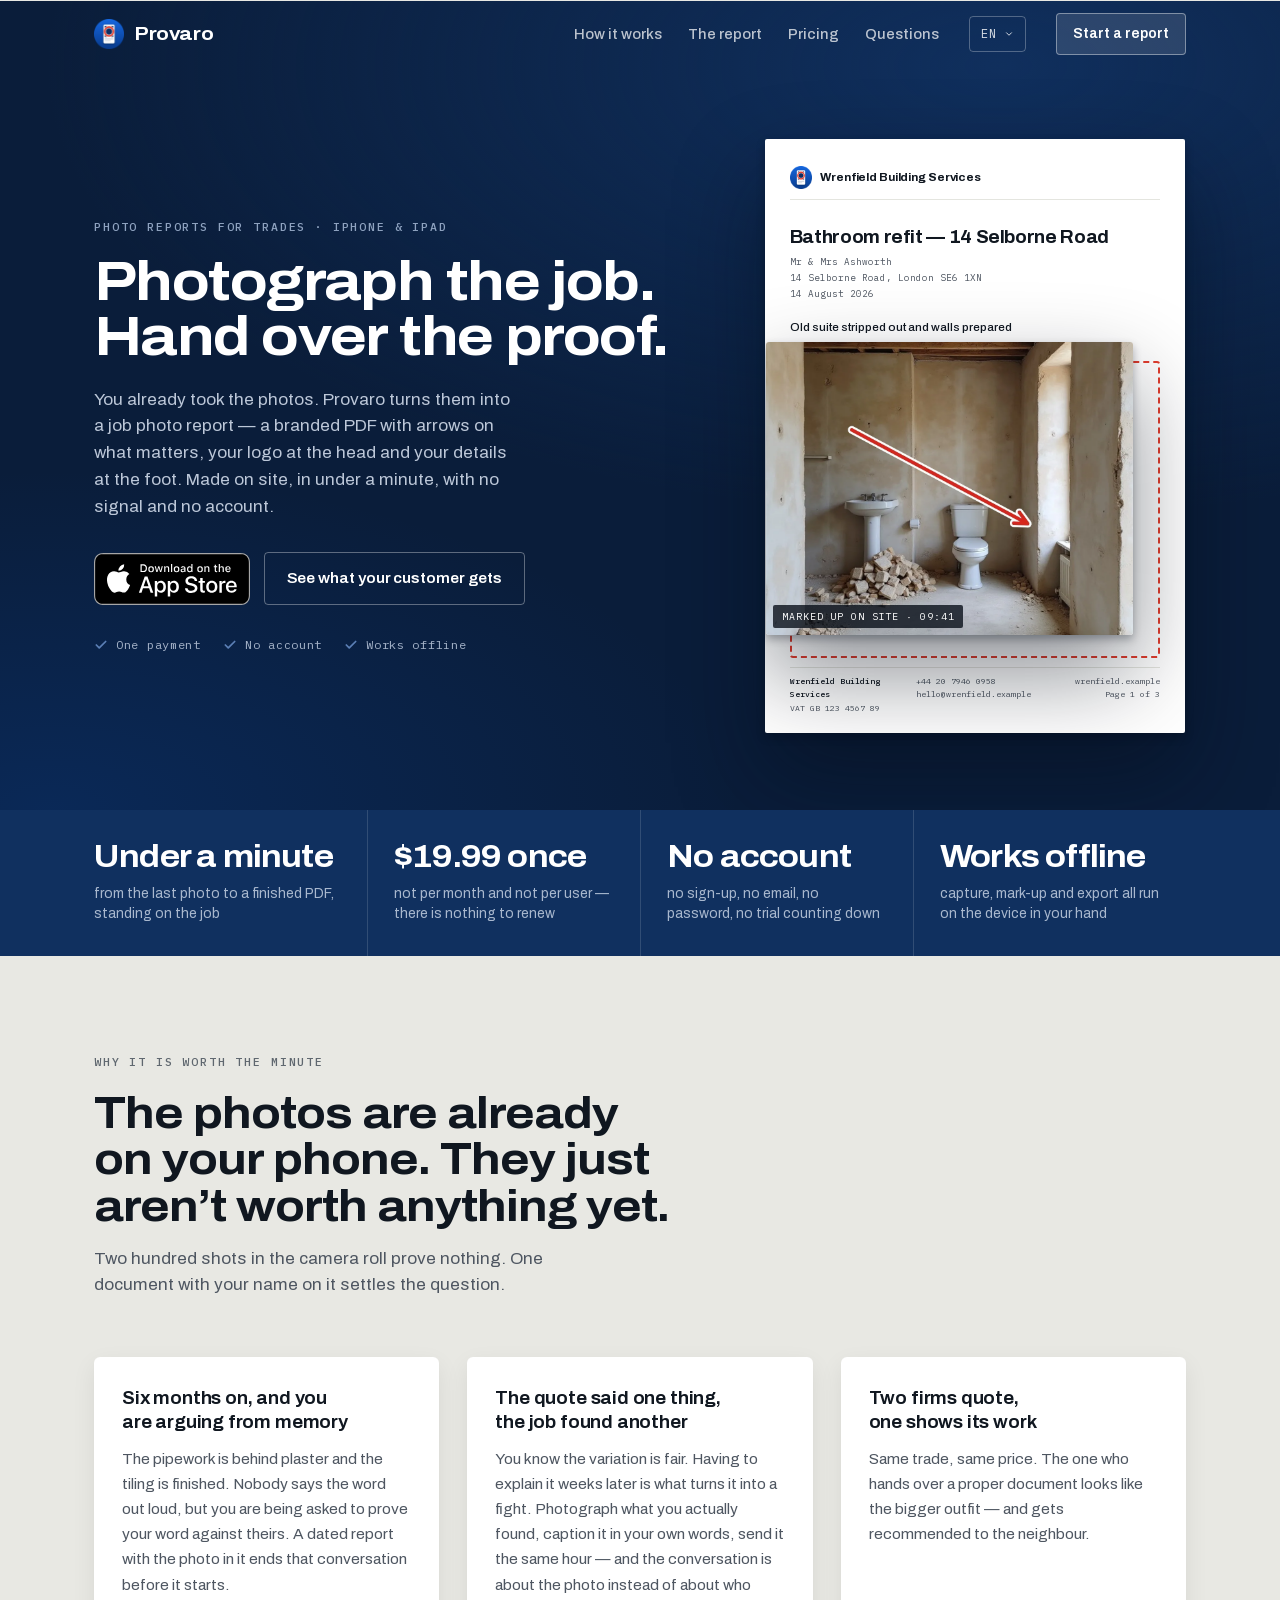
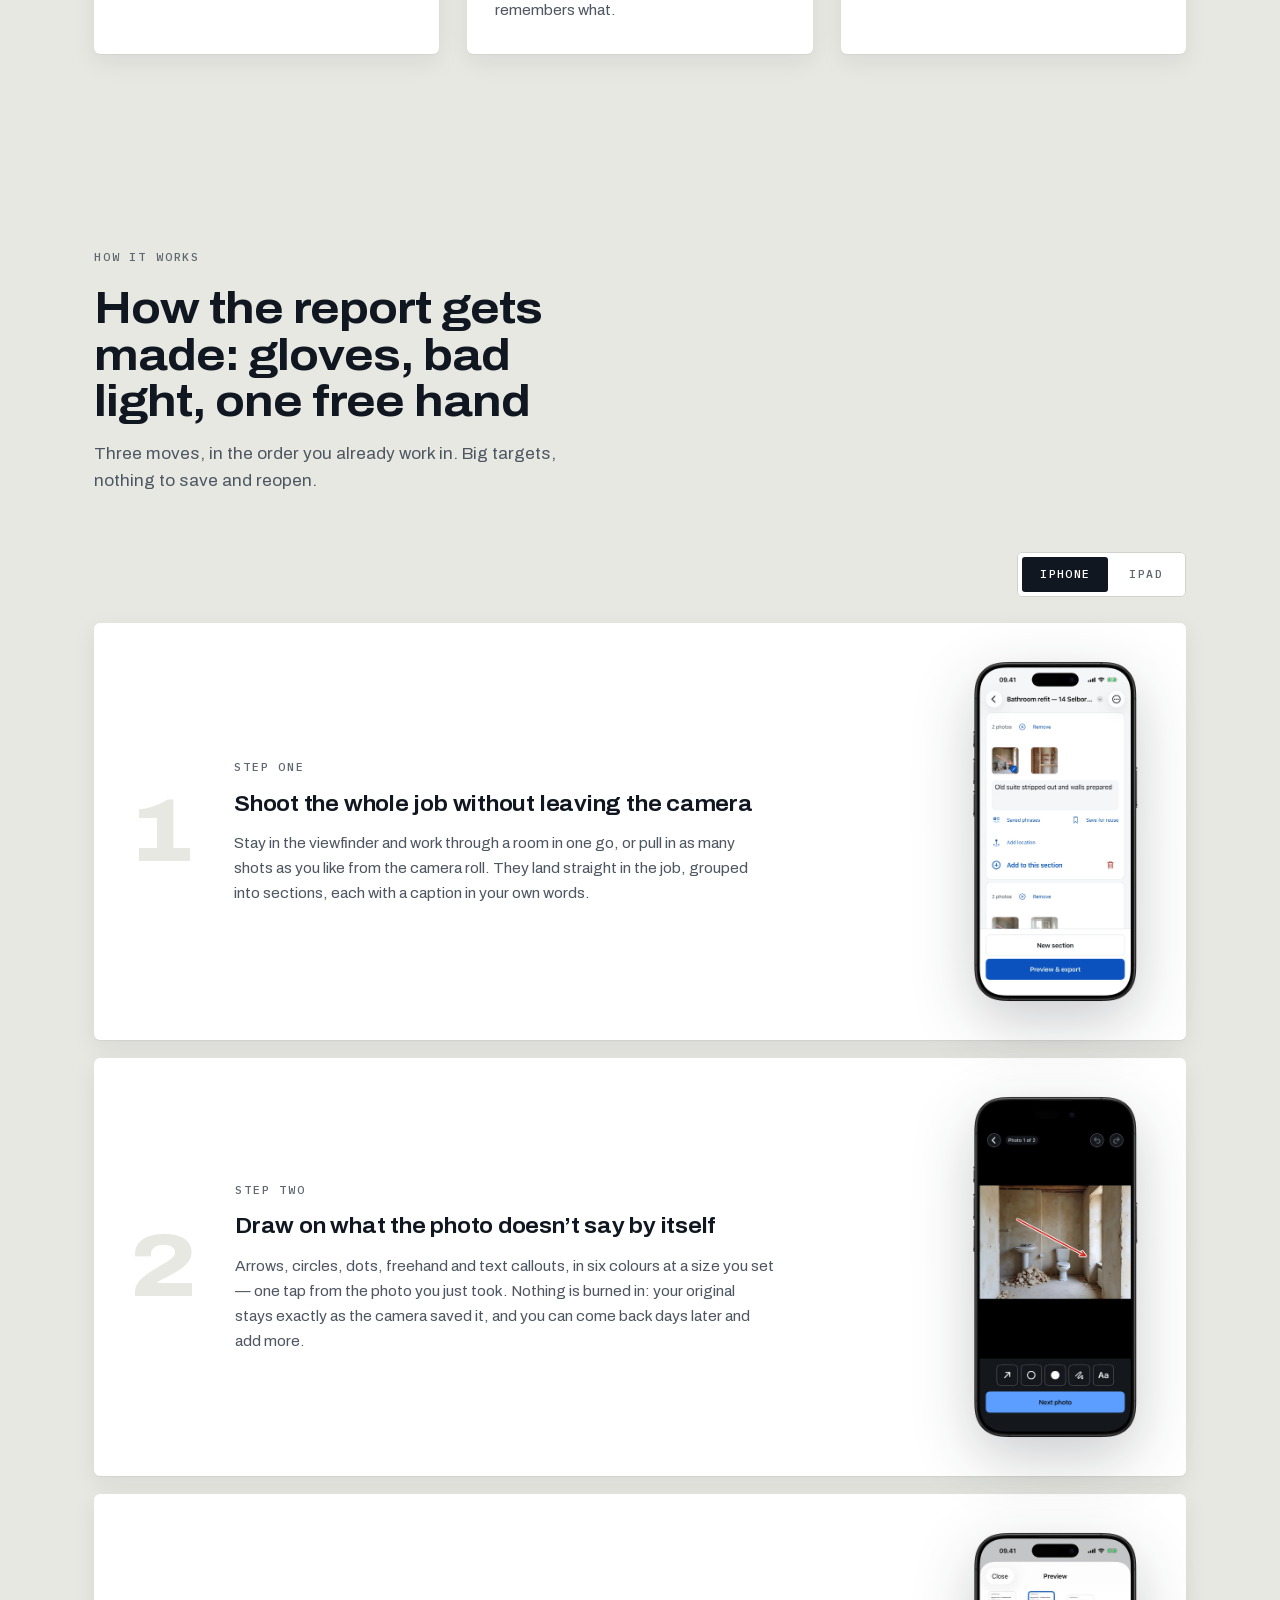
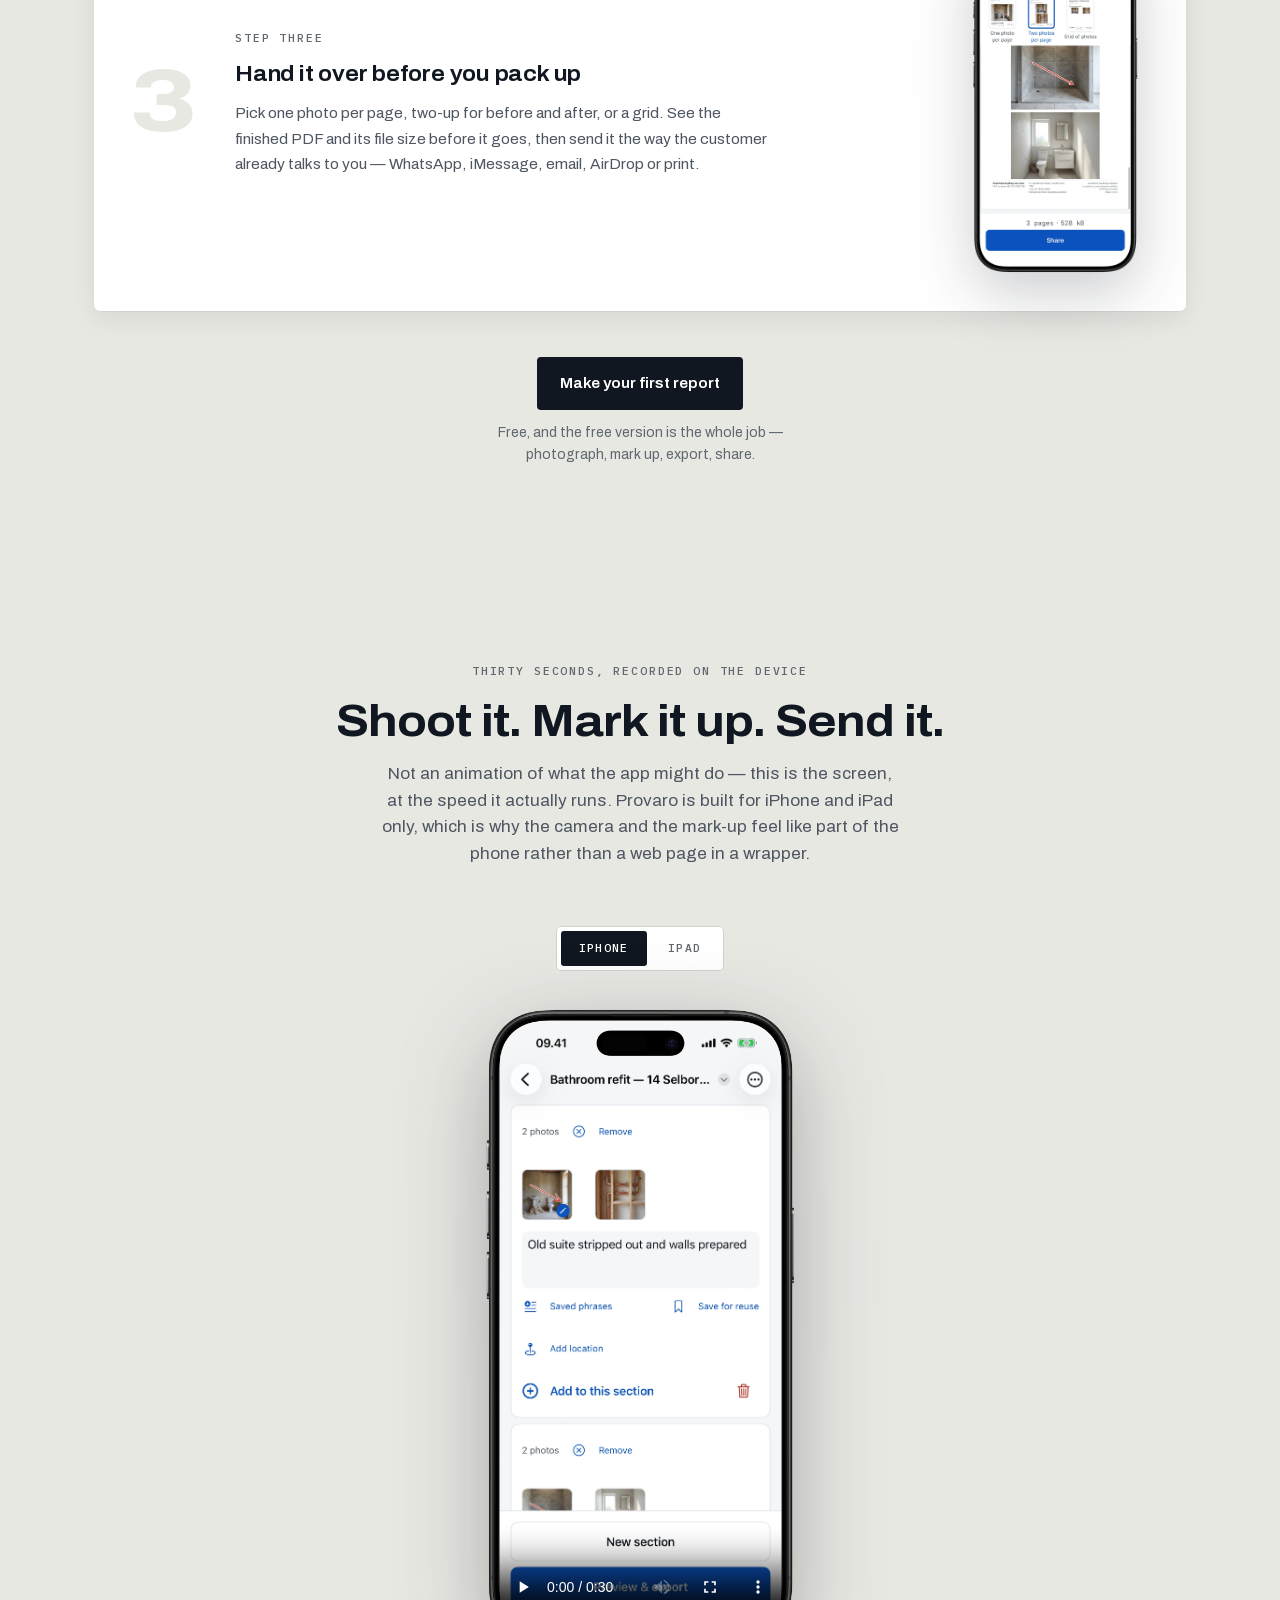
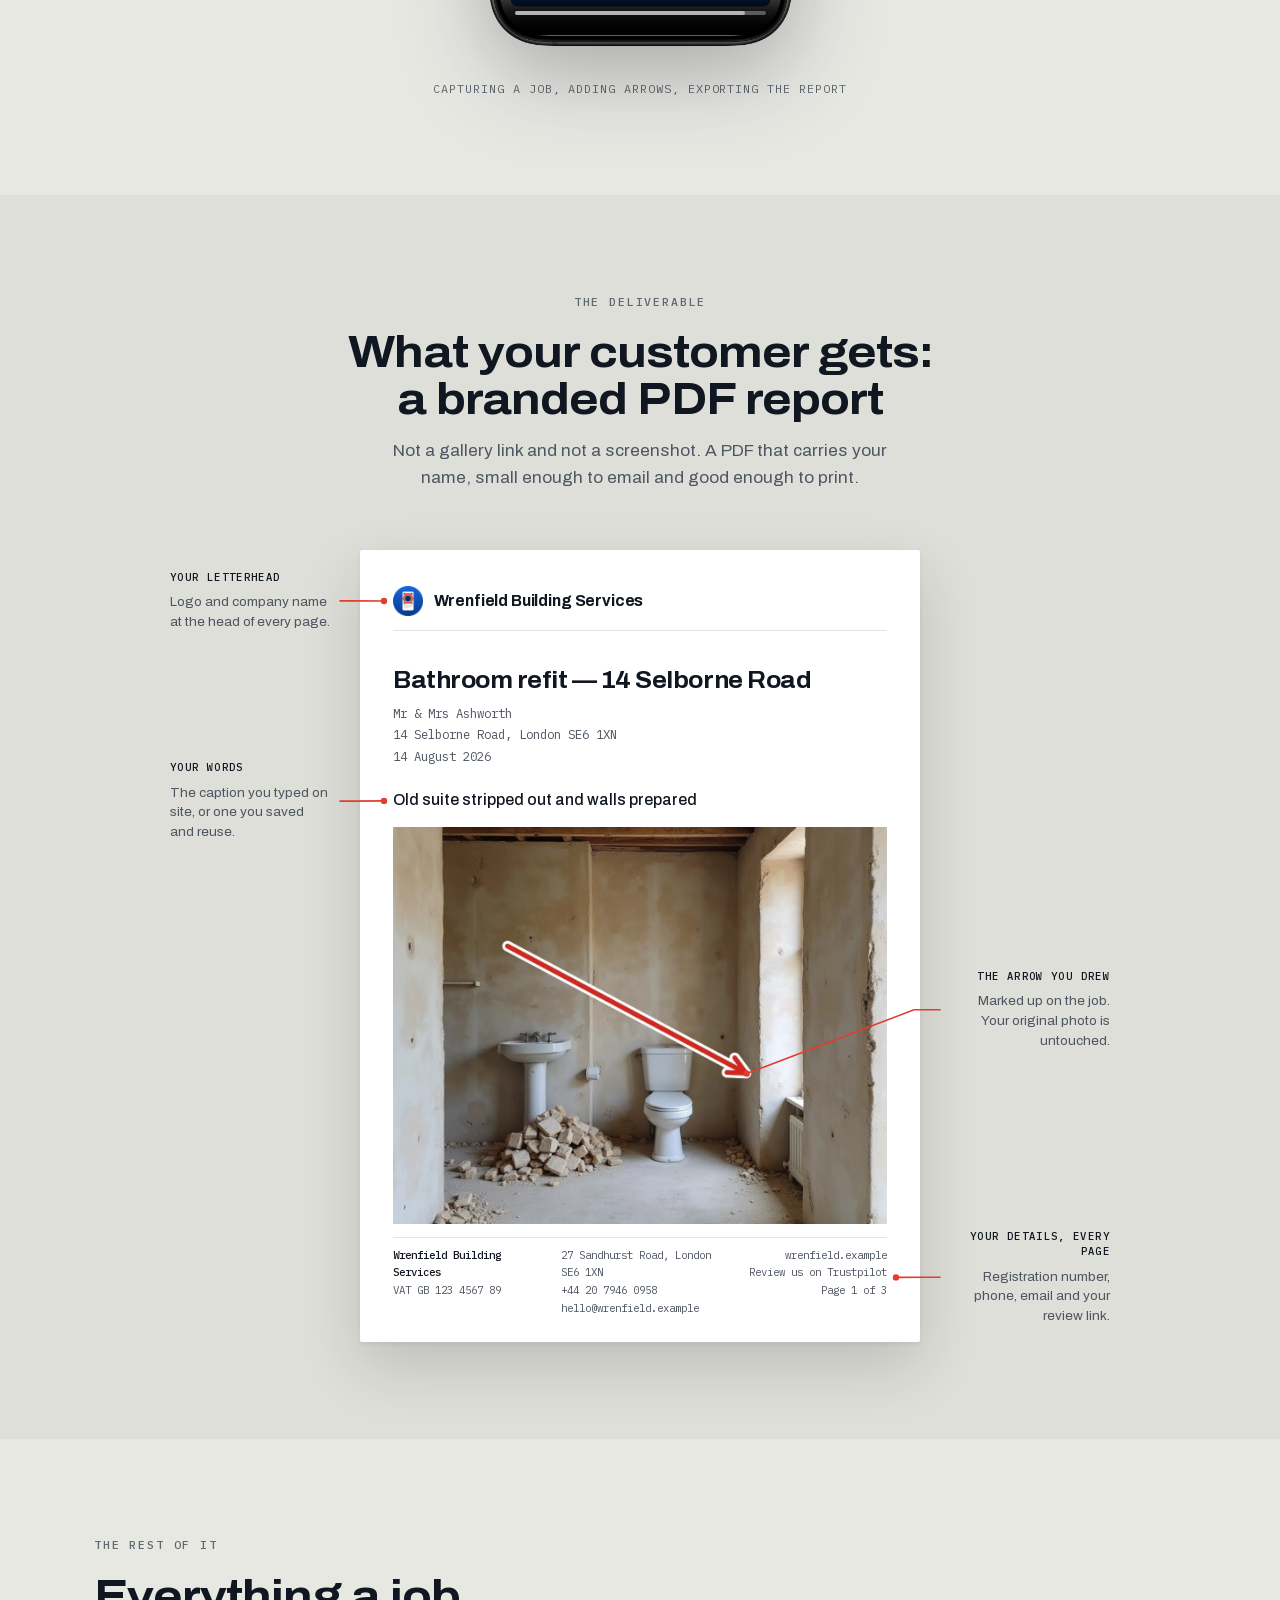
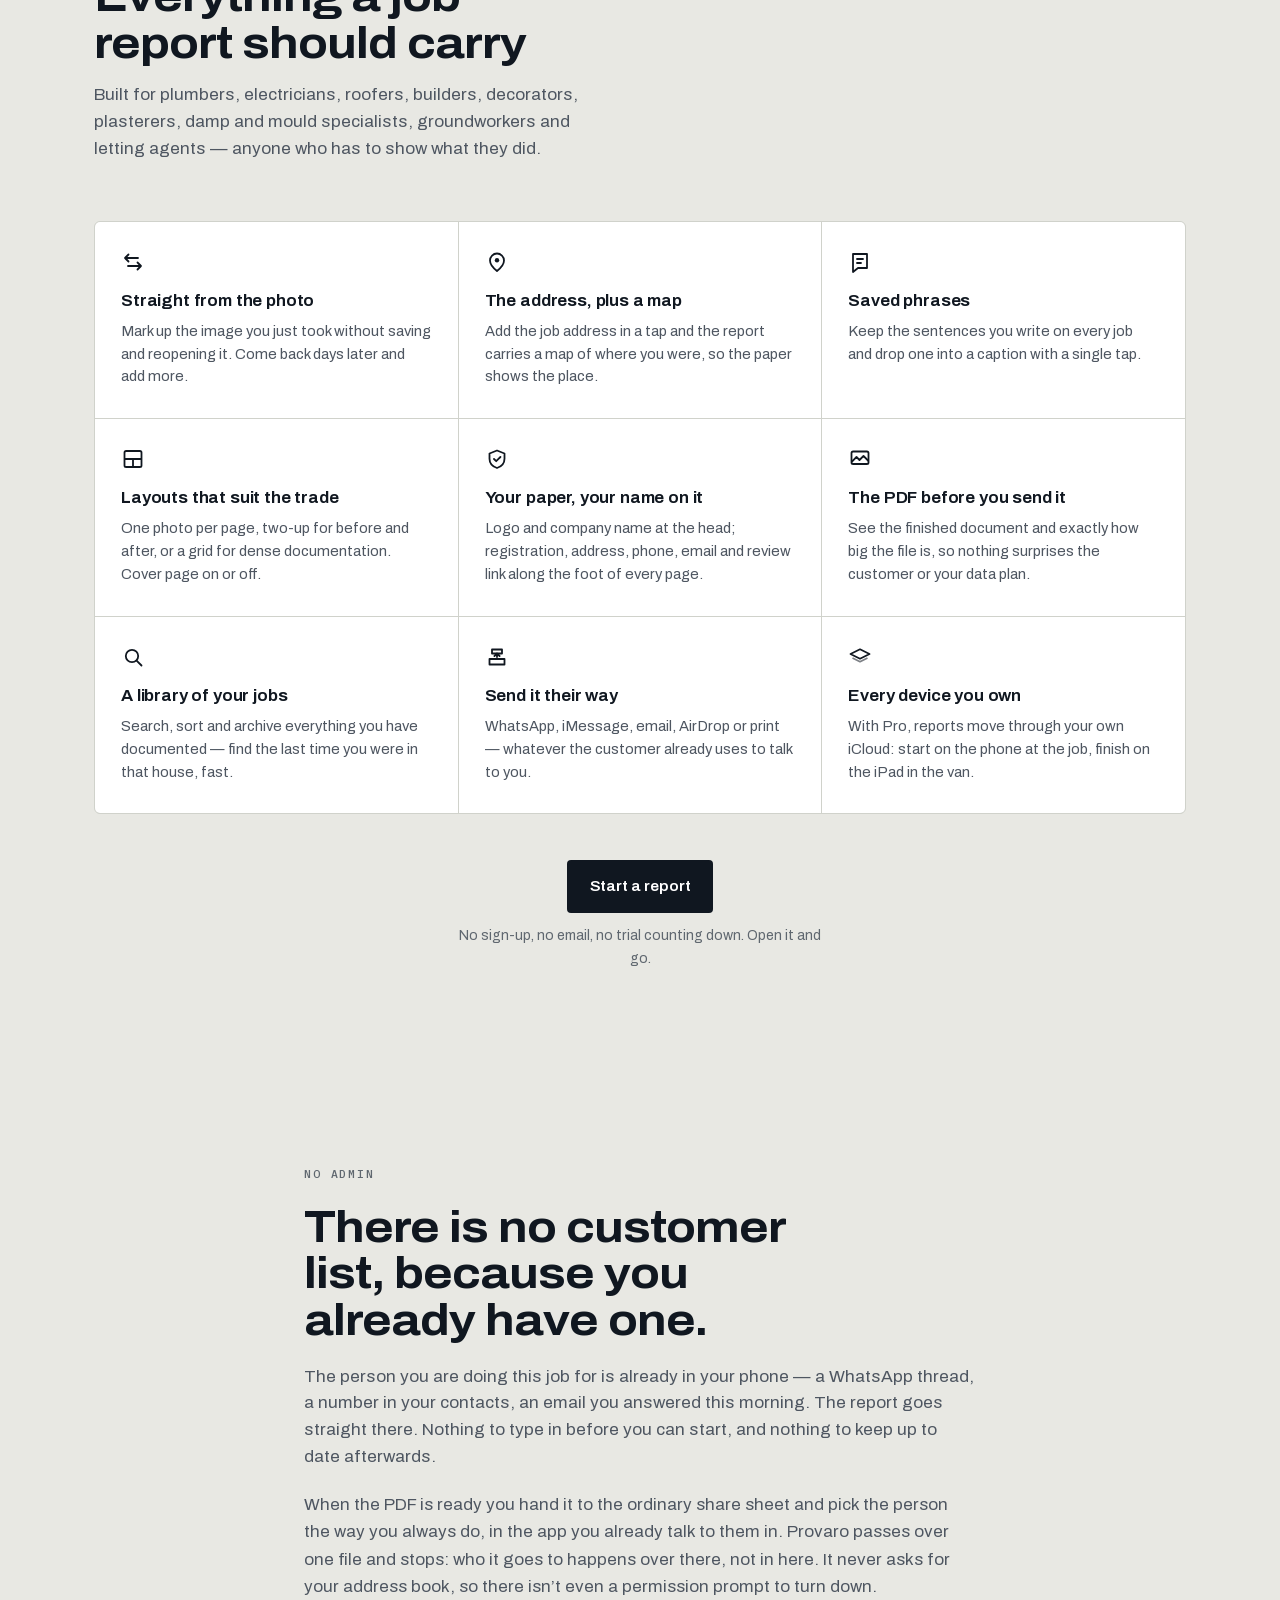
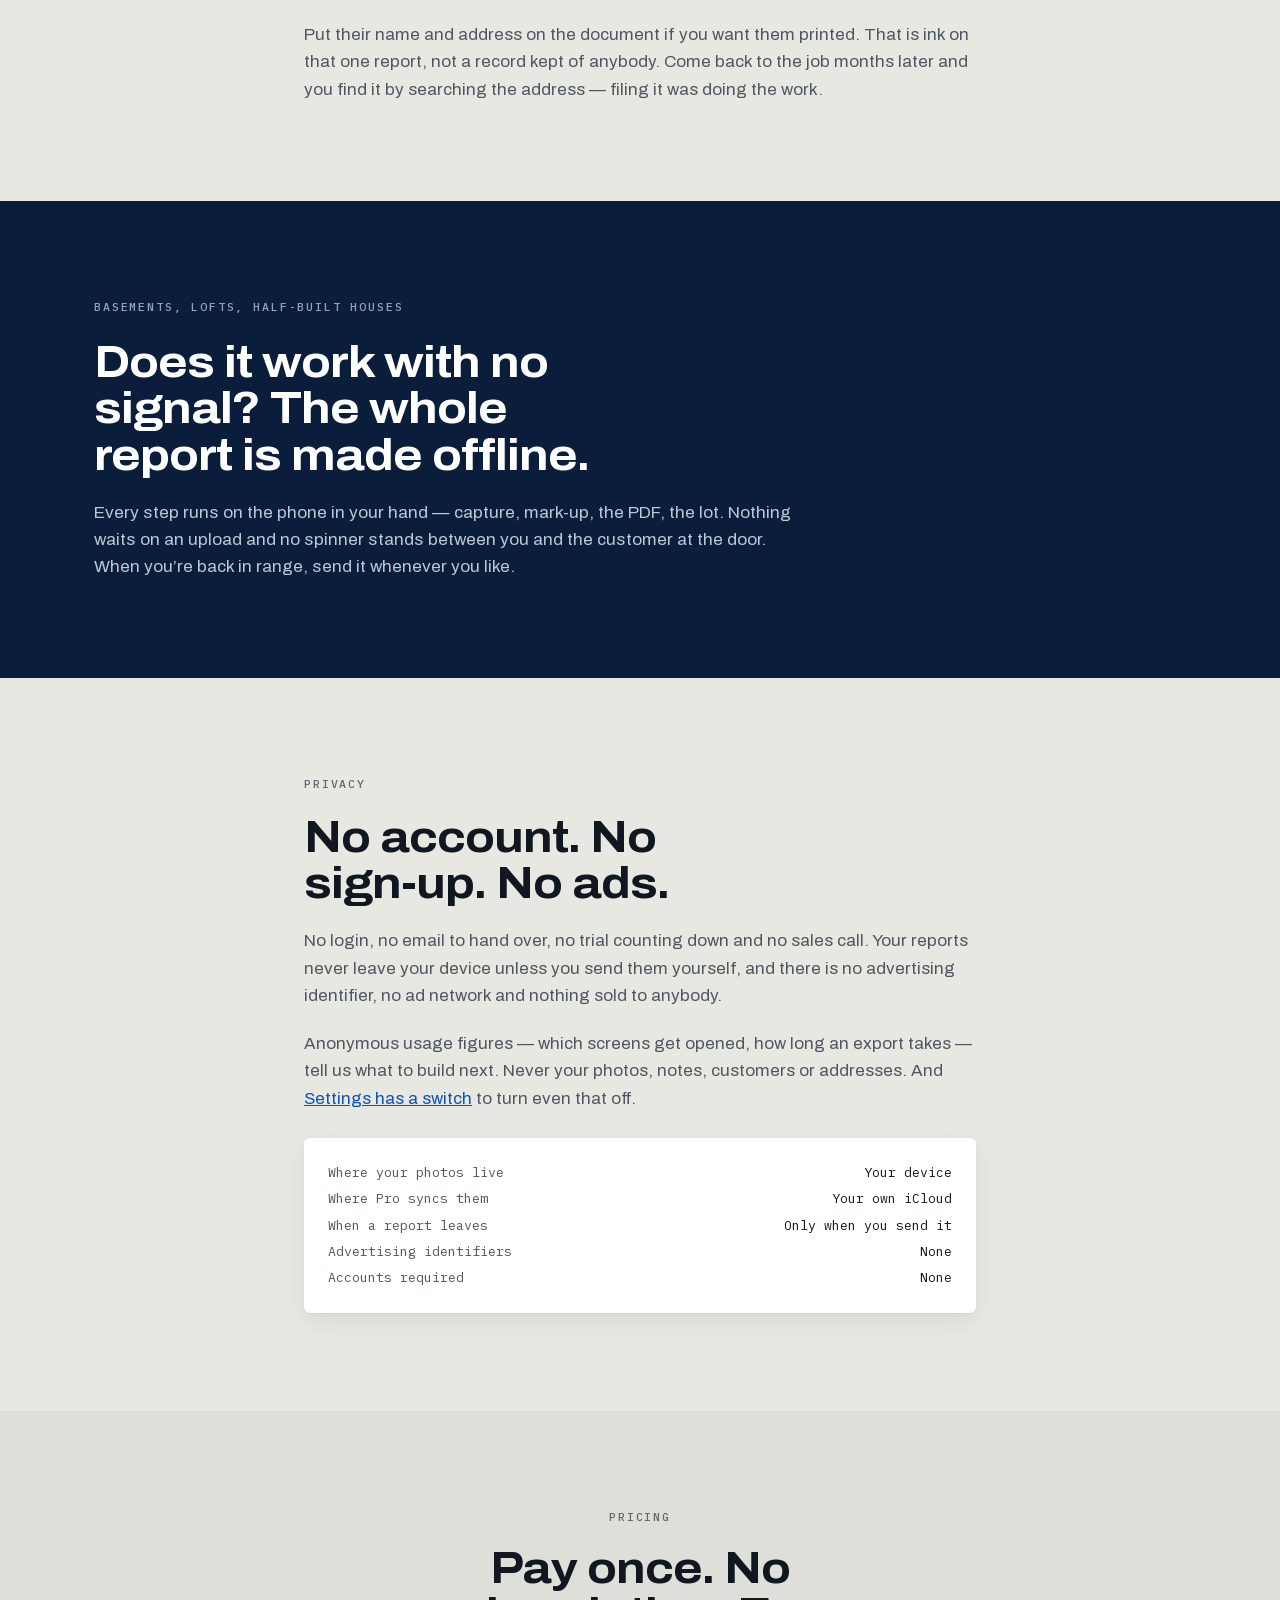
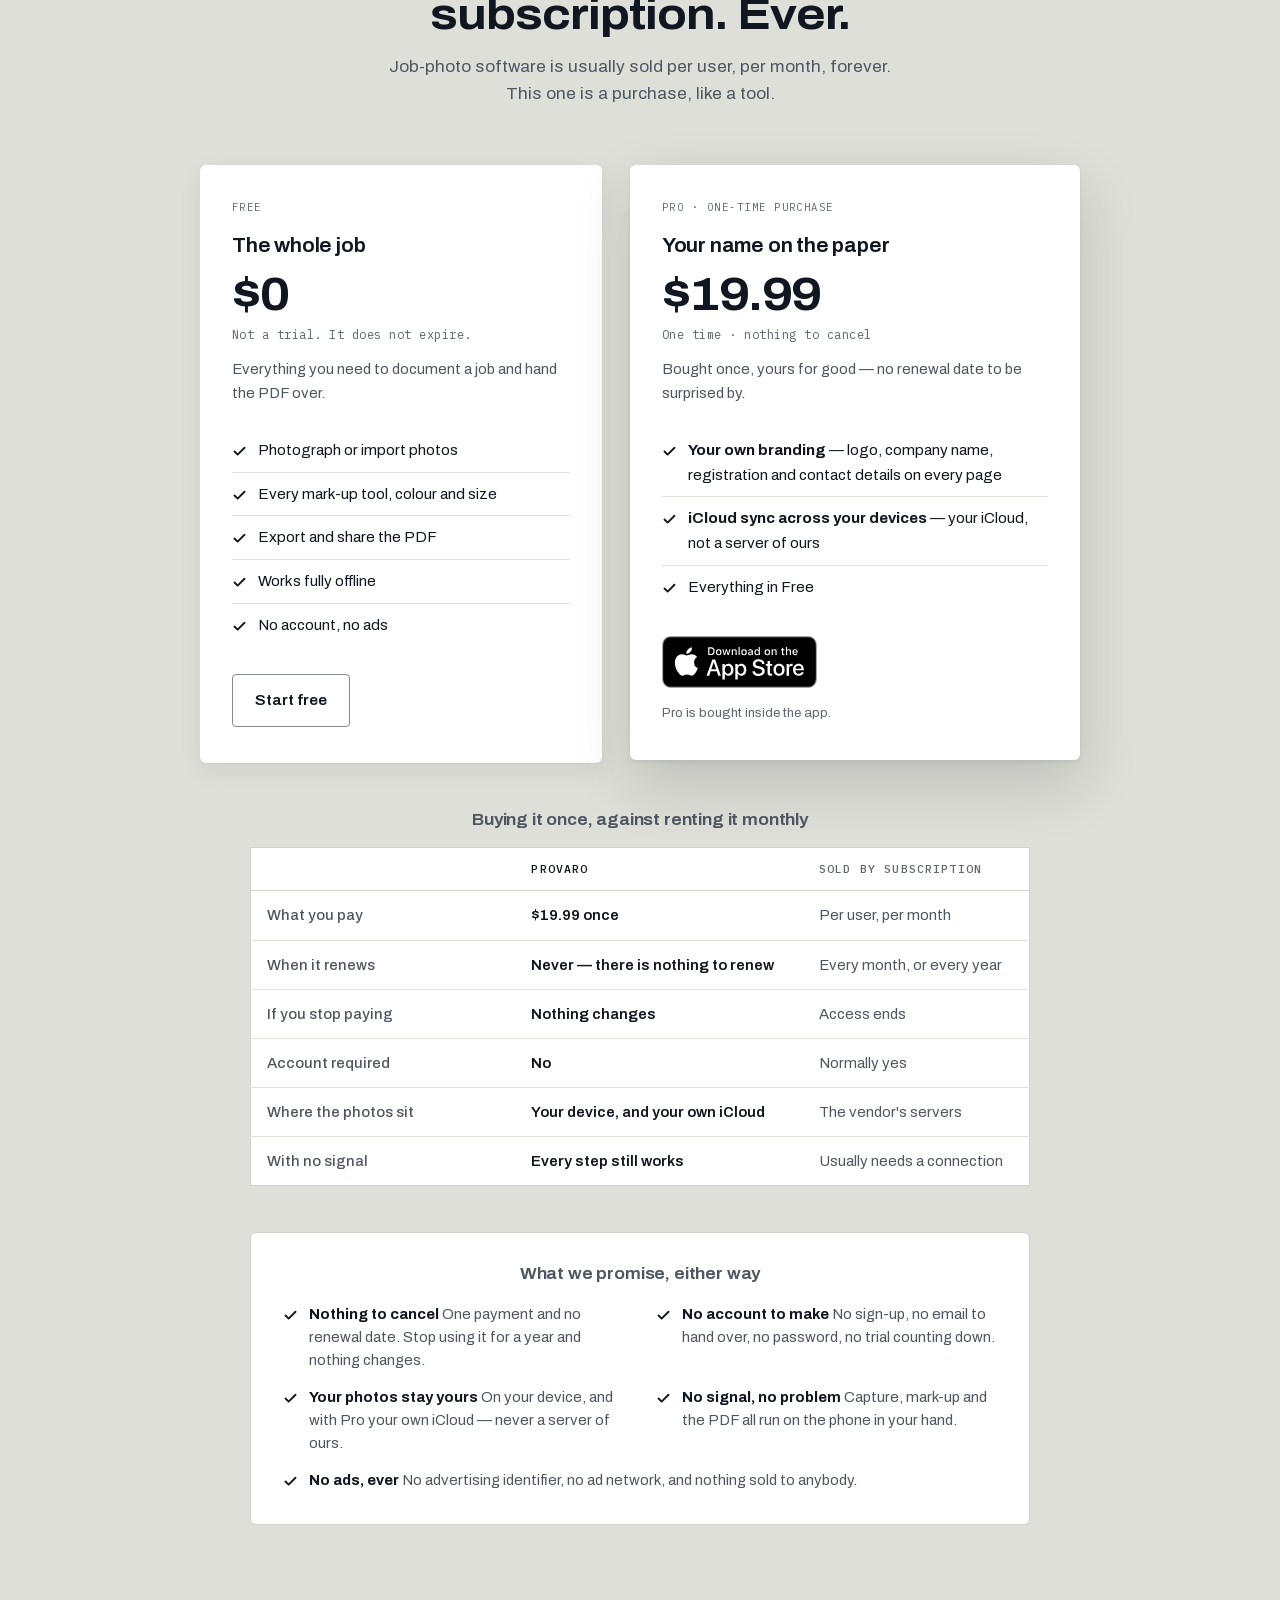
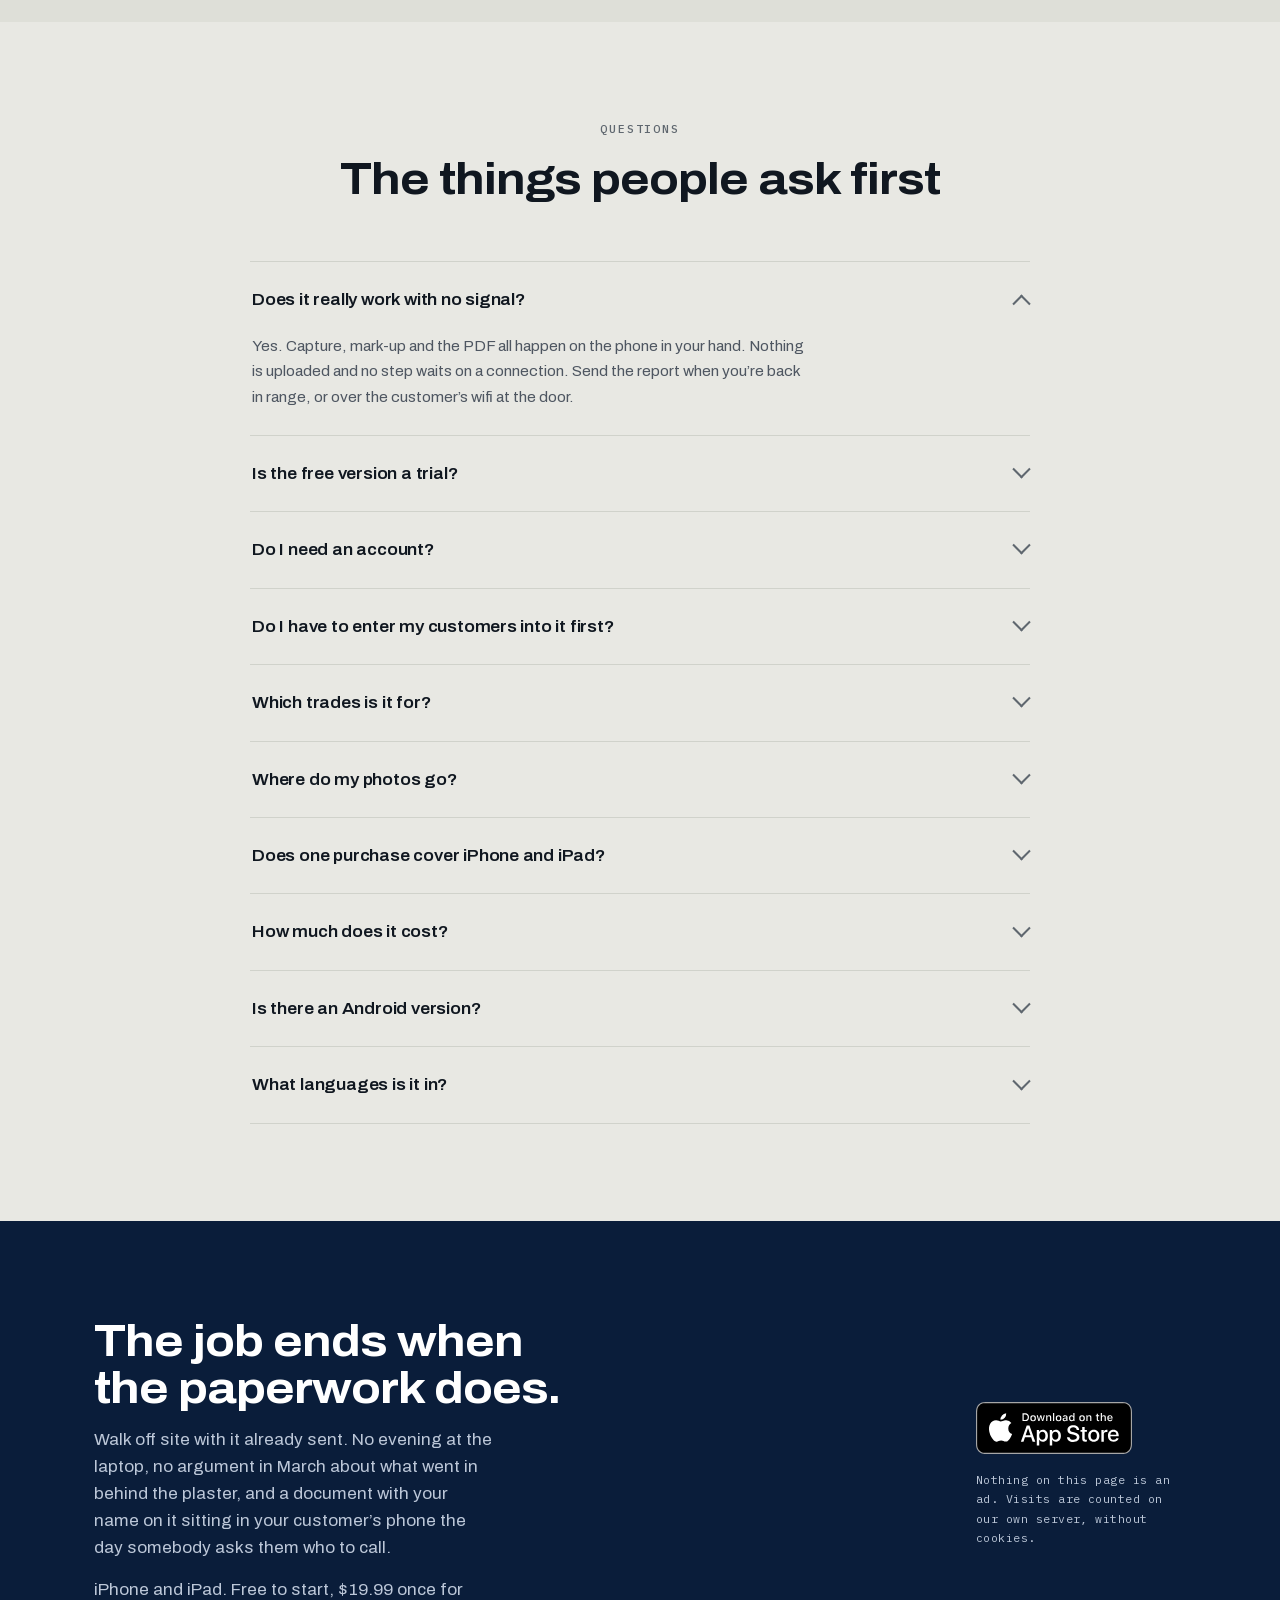
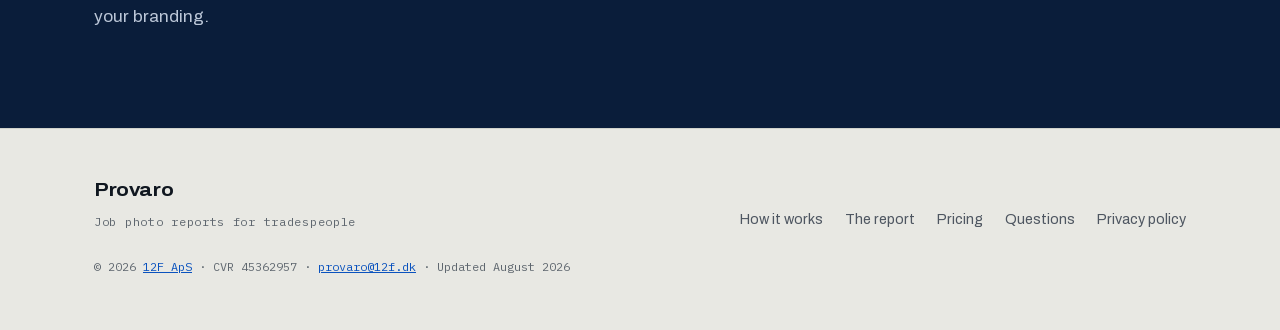
==== index.html @ 183230b0 "Merge main: take the new price into the rewritten close The price bump on main and the rewritten clo" ====
<!DOCTYPE html>
<html lang="en" data-price-primary="ie" data-price-secondary="dk">
<head>
  <meta charset="utf-8" />
  <meta name="viewport" content="width=device-width, initial-scale=1, viewport-fit=cover" />
  <title>Job photo report app for trades — Provaro</title>
  <meta name="description" content="Provaro turns job photos into a branded PDF on site, in under a minute — so you can prove what you did six months later. Works offline. Pay once." />
  <link rel="canonical" href="https://provaro.12f.dk/" />
  <meta property="og:locale" content="en_GB" />
  <!-- i18n:alternates — every translation points at every other one, self
       included, which is what Google asks for. tools/build-i18n.py copies this
       block unchanged; edit it here and rebuild. -->
  <link rel="alternate" hreflang="x-default" href="https://provaro.12f.dk/" />
  <link rel="alternate" hreflang="en" href="https://provaro.12f.dk/" />
  <link rel="alternate" hreflang="de" href="https://provaro.12f.dk/de/" />
  <link rel="alternate" hreflang="es" href="https://provaro.12f.dk/es/" />
  <link rel="alternate" hreflang="fr" href="https://provaro.12f.dk/fr/" />
  <link rel="alternate" hreflang="it" href="https://provaro.12f.dk/it/" />
  <link rel="alternate" hreflang="ja" href="https://provaro.12f.dk/ja/" />
  <link rel="alternate" hreflang="nl" href="https://provaro.12f.dk/nl/" />
  <link rel="alternate" hreflang="pl" href="https://provaro.12f.dk/pl/" />
  <link rel="alternate" hreflang="pt-BR" href="https://provaro.12f.dk/pt-br/" />
  <!-- /i18n:alternates -->
  <meta name="theme-color" content="#0A1D3A" />
  <link rel="icon" href="assets/img/favicon.png" type="image/png" />
  <link rel="apple-touch-icon" href="assets/img/apple-touch-icon.png" />

  <link rel="preload" href="assets/fonts/archivo-400_800-latin.woff2" as="font" type="font/woff2" crossorigin />
  <link rel="preload" href="assets/fonts/ibm-plex-mono-500-latin.woff2" as="font" type="font/woff2" crossorigin />
  <!-- BUMP ?v= WHENEVER css/styles.css CHANGES. Pages serves the stylesheet with
       a four-hour cache and no hash in its filename, so without a fresh query the
       new markup gets styled by the old rules for hours after a deploy. The HTML
       itself carries a much shorter TTL, so a changed token lands immediately. -->
  <link rel="stylesheet" href="css/styles.css?v=2026-08-27a" />

  <meta property="og:type" content="website" />
  <meta property="og:site_name" content="Provaro" />
  <meta property="og:title" content="Job photo report app for trades — Provaro" />
  <meta property="og:description" content="Marked-up photos in a branded PDF, made on site, in under a minute. One payment. No subscription. No account. Works with no signal." />
  <meta property="og:url" content="https://provaro.12f.dk/" />
  <meta property="og:image" content="https://provaro.12f.dk/assets/og/og-image.png" />
  <meta property="og:image:width" content="1200" />
  <meta property="og:image:height" content="630" />
  <meta name="twitter:card" content="summary_large_image" />
  <meta name="twitter:title" content="Job photo report app for trades — Provaro" />
  <meta name="twitter:description" content="Marked-up photos in a branded PDF, made on site, in under a minute. One payment. No subscription." />
  <meta name="twitter:image" content="https://provaro.12f.dk/assets/og/og-image.png" />

  <!-- Every App Store link carries ?ct=site-provaro&mt=8. Without it App Store
       Connect files each download from here into one undifferentiated "Web
       referrer" bucket; ct= fills the Campaign column instead, so the question
       "did the site do anything" has an answer. tools/build-i18n.py appends the
       language to the token on a translated page — site-provaro-de and the rest
       — which is what makes the nine translations measurable separately rather
       than as one number. Attribution only accrues from the day tagging ships;
       there is no backfill. See issue #35.

       ct is free text and capped at 40 characters, which the longest token
       here (site-provaro-pt-br, 18) is comfortably inside.

  Prices come from Apple, not from this file. tools/fetch-appstore-price.py
       reads them off the App Store and bakes the euro price into the markup
       above, so a crawler and a visitor with no JavaScript both read the real
       number. This then swaps in the visitor's own storefront price, because a
       Dane charged 99 kr should not be quoted euros. pricing.json is served
       from this domain, so the promise in the closing fineprint still holds:
       nothing here talks to anyone but us. -->
  <script>
    (function () {
      var url = 'assets/data/pricing.json?v=ea0ce7be';

      // A regional locale is the honest signal — someone in Denmark almost
      // always carries a -DK tag even when the interface language is English.
      // Failing that, the time zone names the country well enough to price it.
      var ZONES = {
        'Europe/Copenhagen': 'dk', 'Europe/Stockholm': 'se',
        'Europe/Oslo': 'no', 'Europe/London': 'gb', 'Europe/Zurich': 'ch',
        'Europe/Warsaw': 'pl', 'Europe/Prague': 'cz', 'Pacific/Auckland': 'nz',
        'Europe/Berlin': 'de', 'Europe/Vienna': 'de', 'Europe/Madrid': 'es',
        'Europe/Paris': 'fr', 'Europe/Rome': 'it', 'Europe/Amsterdam': 'nl',
        'Europe/Brussels': 'nl', 'Asia/Tokyo': 'jp',
        'America/Sao_Paulo': 'br', 'America/Bahia': 'br',
        'America/Fortaleza': 'br', 'America/Recife': 'br',
        'America/Toronto': 'ca', 'America/Vancouver': 'ca',
        'America/Edmonton': 'ca', 'America/Winnipeg': 'ca',
        'America/Halifax': 'ca', 'America/St_Johns': 'ca'
      };

      function regions() {
        var tags = (navigator.languages || [navigator.language || '']).slice(0);
        var out = [];
        tags.forEach(function (tag) {
          var m = /^[a-z]{2,3}[-_](?:[A-Za-z]{4}[-_])?([A-Za-z]{2})\b/.exec(tag);
          if (m) out.push(m[1].toUpperCase());
        });
        return out;
      }

      function zone() {
        try {
          var tz = Intl.DateTimeFormat().resolvedOptions().timeZone;
          if (ZONES[tz]) return ZONES[tz];
          if (/^(America|US)\//.test(tz)) return 'us';
          if (/^Australia\//.test(tz)) return 'au';
        } catch (e) {}
        return null;
      }

      // Which storefront this page is written for. The English page is
      // priced in euros and quotes kroner beside it; /de/ is priced in euros
      // the German way and quotes francs; /ja/ is priced in yen and quotes
      // nothing, because a third currency is noise. Absent, pricing.json
      // decides, which is what a page with no attributes gets.
      var root = document.documentElement;
      var PRIMARY = root.getAttribute('data-price-primary');
      var SECONDARY = root.getAttribute('data-price-secondary');

      function pick(data) {
        var sf = data.storefronts || {};
        var wanted = regions();
        for (var i = 0; i < wanted.length; i++) {
          for (var key in sf) {
            if (sf[key].regions.indexOf(wanted[i]) !== -1) return key;
          }
        }
        var byZone = zone();
        return sf[byZone] ? byZone : primary(data);
      }

      function primary(data) { return PRIMARY || data.primary; }
      function secondary(data) { return SECONDARY || data.secondary; }

      function apply(data) {
        var sf = data.storefronts || {};
        var hereKey = pick(data);
        var here = sf[hereKey];
        if (!here) return;
        var mine = primary(data), theirs = secondary(data);
        var home = sf[theirs] || null;

        // The small print quotes a second currency so the number can be
        // checked against a familiar one — kroner for the euro page, euros for
        // a Danish visitor. To anyone billed in a third currency it is just
        // noise, so they get the aside dropped rather than translated. A page
        // that names no second currency drops it for everyone.
        var other = hereKey === theirs ? sf[mine]
                  : hereKey === mine ? home : null;

        var aside = document.querySelector('[data-price-aside]');
        if (aside) aside.hidden = !other;

        var text = {
          free: here.free,
          pro: here.pro,
          'pro-secondary': other ? other.pro : null
        };

        var spans = document.querySelectorAll('[data-price]');
        for (var i = 0; i < spans.length; i++) {
          var value = text[spans[i].getAttribute('data-price')];
          if (value) spans[i].textContent = value;
        }
      }

      var loaded = fetch(url, { cache: 'no-cache' }).then(function (r) {
        if (!r.ok) throw new Error(r.status);
        return r.json();
      });

      function run() { loaded.then(apply).catch(function () {}); }

      if (document.readyState === 'loading') {
        document.addEventListener('DOMContentLoaded', run);
      } else {
        run();
      }
    })();
  </script>

  <!-- Umami: self-hosted on our own box, cookie-less, no cross-site identifier.
       It is the only request this page makes to anywhere but itself, which is
       why the fonts below it are self-hosted and the closing fineprint says
       plainly that visits are counted. -->
  <script defer src="https://umami.robert-jensen.dk/script.js" data-website-id="007e0c65-405a-4881-99a3-ca9bb0895715"></script>

  <script type="application/ld+json">
  {
    "@context": "https://schema.org",
    "@type": "MobileApplication",
    "name": "Provaro",
    "operatingSystem": "iOS",
    "applicationCategory": "BusinessApplication",
    "url": "https://provaro.12f.dk/",
    "installUrl": "https://apps.apple.com/us/app/provaro-job-photo-reports/id6800068309?ct=site-provaro&mt=8",
    "author": { "@type": "Organization", "name": "12F ApS", "url": "https://www.12f.dk/", "email": "provaro@12f.dk", "sameAs": ["https://www.12f.dk/provaro/", "https://apps.apple.com/gb/developer/robert-jensen/id1786807724"] },
    "publisher": { "@type": "Organization", "name": "12F ApS", "url": "https://www.12f.dk/", "email": "provaro@12f.dk" },
    "dateModified": "2026-08-27",
    "operatingSystemVersion": "iOS 17.0 or later",
    "description": "Turn a finished job into a professional photo report: marked-up photos in a branded PDF, made on site, in under a minute. Works offline, no account, no ads.",
    "featureList": [
      "Photograph a whole job without leaving the camera",
      "Arrows, circles, dots, freehand and text callouts on any photo",
      "Branded PDF with your logo, registration number and contact details",
      "Works fully offline",
      "iCloud sync across your own devices"
    ],
    "offers": [
      { "@type": "Offer", "price": "0", "priceCurrency": "EUR", "description": "Free: photograph, mark up, export and share. Not a trial." },
      { "@type": "Offer", "price": "22.99", "priceCurrency": "EUR", "description": "Pro (Lifetime): your own branding on the report and iCloud sync across your devices. One-time purchase." }
    ]
  }
  </script>

  <script type="application/ld+json">
  {
    "@context": "https://schema.org",
    "@type": "HowTo",
    "name": "How to make a job photo report on site",
    "description": "Photograph a finished job, mark up what matters and hand the customer a branded PDF report, without leaving the site.",
    "totalTime": "PT1M",
    "url": "https://provaro.12f.dk/#how",
    "tool": [{ "@type": "HowToTool", "name": "An iPhone or iPad running Provaro" }],
    "step": [
      {
        "@type": "HowToStep",
        "name": "Shoot the whole job without leaving the camera",
        "text": "Stay in the viewfinder and work through a room in one go, or pull in as many shots as you like from the camera roll. They land straight in the job, grouped into sections, each with a caption in your own words.",
        "image": "https://provaro.12f.dk/assets/screens/iphone/framed/report-editor.webp",
        "url": "https://provaro.12f.dk/#how"
      },
      {
        "@type": "HowToStep",
        "name": "Mark up what the photo does not say by itself",
        "text": "Arrows, circles, dots, freehand and text callouts, in six colours at a size you set, one tap from the photo you just took. Your original photo is left exactly as the camera saved it.",
        "image": "https://provaro.12f.dk/assets/screens/iphone/framed/markup.webp",
        "url": "https://provaro.12f.dk/#how"
      },
      {
        "@type": "HowToStep",
        "name": "Hand the report over before you pack up",
        "text": "Pick one photo per page, two-up for before and after, or a grid. Check the finished PDF and its file size, then send it the way the customer already talks to you: WhatsApp, iMessage, email, AirDrop or print.",
        "image": "https://provaro.12f.dk/assets/screens/iphone/framed/document-preview.webp",
        "url": "https://provaro.12f.dk/#how"
      }
    ]
  }
  </script>

  <script type="application/ld+json">
  {
    "@context": "https://schema.org",
    "@type": "FAQPage",
    "mainEntity": [
      {
        "@type": "Question",
        "name": "Does Provaro really work with no signal?",
        "acceptedAnswer": { "@type": "Answer", "text": "Yes. Capture, mark-up and the PDF all happen on the phone in your hand. Nothing is uploaded and no step waits on a connection. Send the report when you are back in range, or over the customer’s wifi at the door." }
      },
      {
        "@type": "Question",
        "name": "Is the free version a trial?",
        "acceptedAnswer": { "@type": "Answer", "text": "No. Free is the whole job — photograph, mark up, export, share — and it does not expire. Pro is a single 22.99 EUR payment that puts your branding on the report and turns on iCloud sync. There is no renewal and nothing to cancel." }
      },
      {
        "@type": "Question",
        "name": "Do I need an account?",
        "acceptedAnswer": { "@type": "Answer", "text": "No. There is no sign-up, no email to hand over and no password. Open the app and start a report." }
      },
      {
        "@type": "Question",
        "name": "Do I have to enter my customers into Provaro first?",
        "acceptedAnswer": { "@type": "Answer", "text": "No. There is no customer list in Provaro, and it never asks for your address book. You send the finished PDF through the ordinary iOS share sheet — WhatsApp, iMessage, email, AirDrop or print — and pick the person in the app you already talk to them in, from the contacts you already have. If you want their name and address printed on the report, you type them on that job; it is ink on that one document, not a record kept of anybody." }
      },
      {
        "@type": "Question",
        "name": "Which trades is Provaro for?",
        "acceptedAnswer": { "@type": "Answer", "text": "Anyone who has to show what they did: plumbers, electricians, roofers, builders, decorators, plasterers, damp and mould specialists, groundworkers, and letting agents doing property inspections." }
      },
      {
        "@type": "Question",
        "name": "Where do my photos go?",
        "acceptedAnswer": { "@type": "Answer", "text": "Onto your device, and nowhere else, unless you send the report yourself. With Pro they also sync through your own iCloud account — not a server of ours. There is no advertising identifier and no ad network in the app." }
      },
      {
        "@type": "Question",
        "name": "Does one purchase cover iPhone and iPad?",
        "acceptedAnswer": { "@type": "Answer", "text": "Yes. Start the report on the phone at the job and finish it on the iPad in the van. With Pro the two stay in step through your own iCloud." }
      },
      {
        "@type": "Question",
        "name": "How much does Provaro cost?",
        "acceptedAnswer": { "@type": "Answer", "text": "Free to photograph, mark up, export and share — that is the whole job, and it does not expire. Pro is a single 22.99 EUR payment that puts your own branding on the report and turns on iCloud sync. There is no monthly fee and nothing to cancel." }
      },
      {
        "@type": "Question",
        "name": "Is there an Android version of Provaro?",
        "acceptedAnswer": { "@type": "Answer", "text": "No. Provaro is iPhone and iPad only, and needs iOS 17 or later." }
      },
      {
        "@type": "Question",
        "name": "What languages is Provaro available in?",
        "acceptedAnswer": { "@type": "Answer", "text": "The app is in English and Danish. Provaro follows the language your iPhone is already set to, so there is nothing to pick." }
      }
    ]
  }
  </script>
</head>
<body>
  <header class="site-header" id="site-header">
    <div class="wrap header-inner">
      <a class="brand" href="#top" translate="no">
        <img src="assets/img/logo.png" alt="" width="30" height="30" />
        <span class="brand-name">Provaro</span>
      </a>
      <nav class="site-nav" aria-label="Sections">
        <a href="#how">How it works</a>
        <a href="#report">The report</a>
        <a href="#pricing">Pricing</a>
        <a href="#faq">Questions</a>
      </nav>
      <!-- i18n:langpick — tools/build-i18n.py replaces this whole block, so the
           list of languages is edited here and nowhere else. -->
      <details class="lang-pick" translate="no">
        <summary aria-label="Language"><span class="lang-face">EN<svg width="10" height="10" viewBox="0 0 24 24" aria-hidden="true"><path d="M6 9l6 6 6-6" fill="none" stroke="currentColor" stroke-width="2.4" stroke-linecap="round" stroke-linejoin="round"/></svg></span></summary>
        <nav class="lang-menu" aria-label="Language">
          <a href="/" hreflang="en" lang="en" aria-current="true">English</a>
          <a href="/de/" hreflang="de" lang="de">Deutsch</a>
          <a href="/es/" hreflang="es" lang="es">Español</a>
          <a href="/fr/" hreflang="fr" lang="fr">Français</a>
          <a href="/it/" hreflang="it" lang="it">Italiano</a>
          <a href="/ja/" hreflang="ja" lang="ja">日本語</a>
          <a href="/nl/" hreflang="nl" lang="nl">Nederlands</a>
          <a href="/pl/" hreflang="pl" lang="pl">Polski</a>
          <a href="/pt-br/" hreflang="pt-BR" lang="pt-BR">Português (BR)</a>
        </nav>
      </details>
      <!-- /i18n:langpick -->
      <a class="header-cta" href="https://apps.apple.com/us/app/provaro-job-photo-reports/id6800068309?ct=site-provaro&amp;mt=8" target="_blank" rel="noopener">Start a report</a>
    </div>
  </header>

  <main id="top">
    <!-- ================= HERO ================= -->
    <section class="hero">
      <div class="wrap hero-inner">
        <div>
          <p class="eyebrow">Photo reports for trades &middot; iPhone &amp; iPad</p>
          <h1><span class="ln">Photograph the job.</span> <span class="ln">Hand over the proof.</span></h1>
          <p class="lede">
            You already took the photos. Provaro turns them into a job photo report —
            a branded PDF with arrows on what matters, your logo at the head and your
            details at the foot. Made on site, in under a minute, with no signal and
            no account.
          </p>
          <div class="actions">
            <a class="appstore" href="https://apps.apple.com/us/app/provaro-job-photo-reports/id6800068309?ct=site-provaro&amp;mt=8" target="_blank" rel="noopener">
              <img src="assets/img/appstore-badge.svg" alt="Download on the App Store" width="120" height="40" />
            </a>
            <a class="btn btn-line" href="#report">See what your customer gets</a>
          </div>
          <ul class="hero-ticks">
            <li><svg width="14" height="14" viewBox="0 0 24 24" aria-hidden="true"><path d="M20 6L9 17l-5-5" fill="none" stroke="currentColor" stroke-width="3" stroke-linecap="round" stroke-linejoin="round"/></svg> One payment</li>
            <li><svg width="14" height="14" viewBox="0 0 24 24" aria-hidden="true"><path d="M20 6L9 17l-5-5" fill="none" stroke="currentColor" stroke-width="3" stroke-linecap="round" stroke-linejoin="round"/></svg> No account</li>
            <li><svg width="14" height="14" viewBox="0 0 24 24" aria-hidden="true"><path d="M20 6L9 17l-5-5" fill="none" stroke="currentColor" stroke-width="3" stroke-linecap="round" stroke-linejoin="round"/></svg> Works offline</li>
          </ul>
        </div>

        <div class="handover">
          <article class="doc" aria-label="A finished Provaro report page">
            <div class="doc-head">
              <img src="assets/img/logo.png" alt="" width="20" height="20" />
              <span class="doc-firm">Wrenfield Building Services</span>
            </div>
            <p class="doc-title">Bathroom refit &mdash; 14 Selborne Road</p>
            <p class="doc-meta">
              Mr &amp; Mrs Ashworth<br />
              14 Selborne Road, London SE6 1XN<br />
              14 August 2026
            </p>
            <p class="doc-caption">Old suite stripped out and walls prepared</p>
            <div class="doc-plate">
              <div class="doc-shot empty">
                <figure class="capture">
                  <img src="assets/photos/job-strip-out.webp" alt="A stripped-out bathroom with a red arrow drawn across the wall, dropping into place on the report page" width="1206" height="904" />
                  <figcaption class="capture-tag">Marked up on site &middot; 09:41</figcaption>
                </figure>
              </div>
            </div>
            <div class="doc-foot">
              <div><strong>Wrenfield Building Services</strong>VAT GB 123 4567 89</div>
              <div>+44 20 7946 0958<br />hello@wrenfield.example</div>
              <div>wrenfield.example<br />Page 1 of 3</div>
            </div>
          </article>
        </div>
      </div>
    </section>

    <!-- ================= LEDGER ================= -->
    <section class="ledger" aria-label="At a glance">
      <div class="wrap ledger-grid">
        <div class="ledger-item">
          <strong>Under a minute</strong>
          <span>from the last photo to a finished PDF, standing on the job</span>
        </div>
        <div class="ledger-item">
          <strong><span data-price="pro">€22.99</span> once</strong>
          <span>not per month and not per user — there is nothing to renew</span>
        </div>
        <div class="ledger-item">
          <strong>No account</strong>
          <span>no sign-up, no email, no password, no trial counting down</span>
        </div>
        <div class="ledger-item">
          <strong>Works offline</strong>
          <span>capture, mark-up and export all run on the device in your hand</span>
        </div>
      </div>
    </section>

    <!-- ================= STAKES ================= -->
    <section class="section">
      <div class="wrap">
        <div class="head">
          <span class="eyebrow">Why it is worth the minute</span>
          <h2>The photos are already on your phone. They just aren’t worth anything yet.</h2>
          <p class="lede">Two hundred shots in the camera roll prove nothing. One document with your name on it settles the question.</p>
        </div>
        <div class="stakes-grid">
          <article class="stake" data-reveal>
            <h3>Six months on, and you are arguing from memory</h3>
            <p>The pipework is behind plaster and the tiling is finished. Nobody says the word out loud, but you are being asked to prove your word against theirs. A dated report with the photo in it ends that conversation before it starts.</p>
          </article>
          <article class="stake" data-reveal>
            <h3>The quote said one thing, the job found another</h3>
            <p>You know the variation is fair. Having to explain it weeks later is what turns it into a fight. Photograph what you actually found, caption it in your own words, send it the same hour — and the conversation is about the photo instead of about who remembers what.</p>
          </article>
          <article class="stake" data-reveal>
            <h3>Two firms quote, one shows its work</h3>
            <p>Same trade, same price. The one who hands over a proper document looks like the bigger outfit — and gets recommended to the neighbour.</p>
          </article>
        </div>
      </div>
    </section>

    <!-- ================= HOW IT WORKS ================= -->
    <section id="how" class="section">
      <div class="wrap">
        <div class="head">
          <span class="eyebrow">How it works</span>
          <h2>How the report gets made: gloves, bad light, one free hand</h2>
          <p class="lede">Three moves, in the order you already work in. Big targets, nothing to save and reopen.</p>
        </div>
        <div class="device-pick" data-device-pick>
          <div class="switch-row right">
            <fieldset class="device-switch">
              <legend class="sr-only">Show these screens on</legend>
              <input class="device-radio" type="radio" name="how-device" id="how-iphone" value="iphone" checked />
              <label for="how-iphone">iPhone</label>
              <input class="device-radio" type="radio" name="how-device" id="how-ipad" value="ipad" />
              <label for="how-ipad">iPad</label>
            </fieldset>
          </div>
          <ol class="steps">
            <li class="step" data-reveal>
              <span class="step-n" aria-hidden="true">1</span>
              <div class="step-body">
                <span class="eyebrow">Step one</span>
                <h3>Shoot the whole job without leaving the camera</h3>
                <p>Stay in the viewfinder and work through a room in one go, or pull in as many shots as you like from the camera roll. They land straight in the job, grouped into sections, each with a caption in your own words.</p>
              </div>
              <div class="step-shot">
                <img class="on-iphone" src="assets/screens/iphone/framed/report-editor.webp" alt="A job open in Provaro on iPhone: photos gathered into sections, each with a caption underneath" width="800" height="1606" loading="lazy" />
                <img class="on-ipad" src="assets/screens/ipad/framed/report-editor.webp" alt="The same job on iPad, with the list of reports down the left and the open job beside it" width="800" height="1043" loading="lazy" />
              </div>
            </li>
            <li class="step" data-reveal>
              <span class="step-n" aria-hidden="true">2</span>
              <div class="step-body">
                <span class="eyebrow">Step two</span>
                <h3>Draw on what the photo doesn’t say by itself</h3>
                <p>Arrows, circles, dots, freehand and text callouts, in six colours at a size you set — one tap from the photo you just took. Nothing is burned in: your original stays exactly as the camera saved it, and you can come back days later and add more.</p>
              </div>
              <div class="step-shot">
                <img class="on-iphone" src="assets/screens/iphone/framed/markup.webp" alt="Marking up a photo in Provaro on iPhone with a red arrow, the tool bar underneath" width="800" height="1606" loading="lazy" />
                <img class="on-ipad" src="assets/screens/ipad/framed/markup.webp" alt="The same mark-up on iPad, the photo filling the screen with the tool bar underneath" width="800" height="1043" loading="lazy" />
              </div>
            </li>
            <li class="step" data-reveal>
              <span class="step-n" aria-hidden="true">3</span>
              <div class="step-body">
                <span class="eyebrow">Step three</span>
                <h3>Hand it over before you pack up</h3>
                <p>Pick one photo per page, two-up for before and after, or a grid. See the finished PDF and its file size before it goes, then send it the way the customer already talks to you — WhatsApp, iMessage, email, AirDrop or print.</p>
              </div>
              <div class="step-shot">
                <img class="on-iphone" src="assets/screens/iphone/framed/document-preview.webp" alt="The finished branded PDF in Provaro on iPhone, showing its page count and file size before sharing" width="800" height="1606" loading="lazy" />
                <img class="on-ipad" src="assets/screens/ipad/framed/document-preview.webp" alt="The same export sheet on iPad, the layout picker and the finished PDF over the open job" width="800" height="1043" loading="lazy" />
              </div>
            </li>
          </ol>
        </div>
        <div class="section-cta">
          <a class="btn btn-solid" href="https://apps.apple.com/us/app/provaro-job-photo-reports/id6800068309?ct=site-provaro&amp;mt=8" target="_blank" rel="noopener">Make your first report</a>
          <p class="section-cta-note">Free, and the free version is the whole job — photograph, mark up, export, share.</p>
        </div>
      </div>
    </section>

    <!-- ================= REEL ================= -->
    <section class="section">
      <div class="wrap">
        <div class="head centered">
          <span class="eyebrow">Thirty seconds, recorded on the device</span>
          <h2>Shoot it. Mark it up. Send it.</h2>
          <p class="lede">Not an animation of what the app might do — this is the screen, at the speed it actually runs. Provaro is built for iPhone and iPad only, which is why the camera and the mark-up feel like part of the phone rather than a web page in a wrapper.</p>
        </div>
        <div class="device-pick" data-device-pick>
          <div class="switch-row">
            <fieldset class="device-switch">
              <legend class="sr-only">Play the film recorded on</legend>
              <input class="device-radio" type="radio" name="reel-device" id="reel-iphone" value="iphone" checked />
              <label for="reel-iphone">iPhone</label>
              <input class="device-radio" type="radio" name="reel-device" id="reel-ipad" value="ipad" />
              <label for="reel-ipad">iPad</label>
            </fieldset>
          </div>
          <figure class="reel">
            <div class="reel-frame on-iphone">
              <video controls preload="metadata" playsinline poster="assets/img/poster.webp">
                <source src="assets/preview.webm" type="video/webm" />
                <source src="assets/preview.mp4" type="video/mp4" />
                Your browser can’t play this video.
              </video>
              <img class="bezel" src="assets/img/device-frame.webp" alt="" aria-hidden="true" />
            </div>
            <div class="reel-frame reel-ipad on-ipad">
              <video controls preload="metadata" playsinline poster="assets/img/poster-ipad.webp">
                <source src="assets/preview-ipad.webm" type="video/webm" />
                <source src="assets/preview-ipad.mp4" type="video/mp4" />
                Your browser can’t play this video.
              </video>
              <img class="bezel" src="assets/img/device-frame-ipad.webp" alt="" aria-hidden="true" />
            </div>
            <figcaption>Capturing a job, adding arrows, exporting the report</figcaption>
          </figure>
        </div>
      </div>
    </section>

    <!-- ================= THE REPORT (signature) ================= -->
    <section id="report" class="section deliverable">
      <div class="wrap">
        <div class="head centered">
          <span class="eyebrow">The deliverable</span>
          <h2>What your customer gets: a branded PDF report</h2>
          <p class="lede">Not a gallery link and not a screenshot. A PDF that carries your name, small enough to email and good enough to print.</p>
        </div>

        <div class="annotated" data-annotated>
          <svg class="annotated-lines" aria-hidden="true"></svg>

          <p class="callout" data-for="letterhead"><b>Your letterhead</b>Logo and company name at the head of every page.</p>
          <p class="callout" data-for="caption"><b>Your words</b>The caption you typed on site, or one you saved and reuse.</p>
          <p class="callout right" data-for="arrow" data-lift="64"><b>The arrow you drew</b>Marked up on the job. Your original photo is untouched.</p>
          <p class="callout right" data-for="foot"><b>Your details, every page</b>Registration number, phone, email and your review link.</p>

          <div class="doc-frame">
            <article class="doc" aria-label="A finished Provaro report page, annotated">
              <div class="doc-head">
                <img src="assets/img/logo.png" alt="" width="20" height="20" data-anno="letterhead" />
                <span class="doc-firm">Wrenfield Building Services</span>
              </div>
              <p class="doc-title">Bathroom refit &mdash; 14 Selborne Road</p>
              <p class="doc-meta">
                Mr &amp; Mrs Ashworth<br />
                14 Selborne Road, London SE6 1XN<br />
                14 August 2026
              </p>
              <p class="doc-caption" data-anno="caption">Old suite stripped out and walls prepared</p>
              <div class="doc-plate">
                <div class="doc-shot">
                  <!-- data-anno-x/y is where the arrowhead sits in the source file,
                       measured off the red channel: 0.7017, 0.6210 of 1206x904. -->
                  <img src="assets/photos/job-strip-out.webp"
                       alt="Stripped bathroom with a red arrow drawn across the wall to the corner that was made good"
                       width="1206" height="904" loading="lazy"
                       data-anno="arrow" data-anno-x="0.7017" data-anno-y="0.6210" />
                </div>
              </div>
              <div class="doc-foot" data-anno="foot">
                <div><strong>Wrenfield Building Services</strong>VAT GB 123 4567 89</div>
                <div>27 Sandhurst Road, London SE6 1XN<br />+44 20 7946 0958<br />hello@wrenfield.example</div>
                <div>wrenfield.example<br />Review us on Trustpilot<br />Page 1 of 3</div>
              </div>
            </article>
          </div>

          <ul class="callout-list">
            <li><b>Your letterhead</b>Logo and company name at the head of every page.</li>
            <li><b>Your words</b>The caption you typed on site, or one you saved and reuse.</li>
            <li><b>The arrow you drew</b>Marked up on the job. Your original photo is untouched.</li>
            <li><b>Your details, every page</b>Registration number, phone, email and your review link.</li>
          </ul>
        </div>
      </div>
    </section>

    <!-- ================= FEATURES ================= -->
    <section id="features" class="section">
      <div class="wrap">
        <div class="head">
          <span class="eyebrow">The rest of it</span>
          <h2>Everything a job report should carry</h2>
          <p class="lede">Built for plumbers, electricians, roofers, builders, decorators,
            plasterers, damp and mould specialists, groundworkers and letting agents — anyone
            who has to show what they did.</p>
        </div>
        <div class="feature-grid">
          <article class="feature">
            <svg width="24" height="24" viewBox="0 0 24 24" aria-hidden="true"><path d="M4 8h13M4 8l3.5-3.5M4 8l3.5 3.5M20 16H7m13 0l-3.5-3.5M20 16l-3.5 3.5" fill="none" stroke="currentColor" stroke-width="1.8" stroke-linecap="round" stroke-linejoin="round"/></svg>
            <h3>Straight from the photo</h3>
            <p>Mark up the image you just took without saving and reopening it. Come back days later and add more.</p>
          </article>
          <article class="feature">
            <svg width="24" height="24" viewBox="0 0 24 24" aria-hidden="true"><path d="M12 21s-7-5.5-7-10.5A7 7 0 0 1 19 10.5C19 15.5 12 21 12 21z" fill="none" stroke="currentColor" stroke-width="1.8" stroke-linejoin="round"/><circle cx="12" cy="10.3" r="2.2" fill="currentColor"/></svg>
            <h3>The address, plus a map</h3>
            <p>Add the job address in a tap and the report carries a map of where you were, so the paper shows the place.</p>
          </article>
          <article class="feature">
            <svg width="24" height="24" viewBox="0 0 24 24" aria-hidden="true"><path d="M5 4h14v14h-9l-5 4V4z" fill="none" stroke="currentColor" stroke-width="1.8" stroke-linejoin="round"/><path d="M9 9h6M9 13h4" stroke="currentColor" stroke-width="1.8" stroke-linecap="round"/></svg>
            <h3>Saved phrases</h3>
            <p>Keep the sentences you write on every job and drop one into a caption with a single tap.</p>
          </article>
          <article class="feature">
            <svg width="24" height="24" viewBox="0 0 24 24" aria-hidden="true"><rect x="3.5" y="4" width="17" height="16" rx="1.6" fill="none" stroke="currentColor" stroke-width="1.8"/><path d="M3.5 12h17M12 12v8" fill="none" stroke="currentColor" stroke-width="1.8"/></svg>
            <h3>Layouts that suit the trade</h3>
            <p>One photo per page, two-up for before and after, or a grid for dense documentation. Cover page on or off.</p>
          </article>
          <article class="feature">
            <svg width="24" height="24" viewBox="0 0 24 24" aria-hidden="true"><path d="M12 3.5l7.5 3v5.2c0 4.6-3.1 7.8-7.5 9.3-4.4-1.5-7.5-4.7-7.5-9.3V6.5l7.5-3z" fill="none" stroke="currentColor" stroke-width="1.8" stroke-linejoin="round"/><path d="M9 12l2.2 2.2L15.4 10" fill="none" stroke="currentColor" stroke-width="1.8" stroke-linecap="round" stroke-linejoin="round"/></svg>
            <h3>Your paper, your name on it</h3>
            <p>Logo and company name at the head; registration, address, phone, email and review link along the foot of every page.</p>
          </article>
          <article class="feature">
            <svg width="24" height="24" viewBox="0 0 24 24" aria-hidden="true"><rect x="3.5" y="4.5" width="17" height="12.5" rx="1.6" fill="none" stroke="currentColor" stroke-width="1.8"/><path d="M4 14.5l4.5-4.5 3 3 4-4 4.5 4.5" fill="none" stroke="currentColor" stroke-width="1.8" stroke-linecap="round" stroke-linejoin="round"/></svg>
            <h3>The PDF before you send it</h3>
            <p>See the finished document and exactly how big the file is, so nothing surprises the customer or your data plan.</p>
          </article>
          <article class="feature">
            <svg width="24" height="24" viewBox="0 0 24 24" aria-hidden="true"><circle cx="11" cy="11" r="6.2" fill="none" stroke="currentColor" stroke-width="1.8"/><path d="M15.6 15.6L20.5 20.5" stroke="currentColor" stroke-width="1.8" stroke-linecap="round"/></svg>
            <h3>A library of your jobs</h3>
            <p>Search, sort and archive everything you have documented — find the last time you were in that house, fast.</p>
          </article>
          <article class="feature">
            <svg width="24" height="24" viewBox="0 0 24 24" aria-hidden="true"><path d="M7 4.5h10v4H7zM4.5 14h15v5.5h-15z" fill="none" stroke="currentColor" stroke-width="1.8" stroke-linejoin="round"/><path d="M12 8.5v3.5M9.4 11l2.6-2.6L14.6 11" fill="none" stroke="currentColor" stroke-width="1.8" stroke-linecap="round" stroke-linejoin="round"/></svg>
            <h3>Send it their way</h3>
            <p>WhatsApp, iMessage, email, AirDrop or print — whatever the customer already uses to talk to you.</p>
          </article>
          <article class="feature">
            <svg width="24" height="24" viewBox="0 0 24 24" aria-hidden="true"><path d="M2.5 9L12 4.3 21.5 9 12 13.7 2.5 9z" fill="none" stroke="currentColor" stroke-width="1.8" stroke-linejoin="round"/><path d="M4.5 13l7.5 3.7 7.5-3.7" fill="none" stroke="currentColor" stroke-width="1.8" stroke-linejoin="round" opacity=".55"/></svg>
            <h3>Every device you own</h3>
            <p>With Pro, reports move through your own iCloud: start on the phone at the job, finish on the iPad in the van.</p>
          </article>
        </div>
        <div class="section-cta">
          <a class="btn btn-solid" href="https://apps.apple.com/us/app/provaro-job-photo-reports/id6800068309?ct=site-provaro&amp;mt=8" target="_blank" rel="noopener">Start a report</a>
          <p class="section-cta-note">No sign-up, no email, no trial counting down. Open it and go.</p>
        </div>
      </div>
    </section>

    <!-- ================= NO CUSTOMER LIST ================= -->
    <section id="no-list" class="section">
      <div class="wrap narrow">
        <div class="prose-inner">
          <span class="eyebrow">No admin</span>
          <h2>There is no customer list, because you already have one.</h2>
          <p class="lede">
            The person you are doing this job for is already in your phone — a WhatsApp
            thread, a number in your contacts, an email you answered this morning. The
            report goes straight there. Nothing to type in before you can start, and
            nothing to keep up to date afterwards.
          </p>
          <p>
            When the PDF is ready you hand it to the ordinary share sheet and pick the
            person the way you always do, in the app you already talk to them in.
            Provaro passes over one file and stops: who it goes to happens over there,
            not in here. It never asks for your address book, so there isn’t even a
            permission prompt to turn down.
          </p>
          <p>
            Put their name and address on the document if you want them printed. That is
            ink on that one report, not a record kept of anybody. Come back to the job
            months later and you find it by searching the address — filing it was doing
            the work.
          </p>
        </div>
      </div>
    </section>

    <!-- ================= OFFLINE ================= -->
    <section id="offline" class="section on-dark">
      <div class="wrap">
        <div class="offline-inner">
          <span class="eyebrow">Basements, lofts, half-built houses</span>
          <h2>Does it work with no signal? The whole report is made offline.</h2>
          <p class="lede">
            Every step runs on the phone in your hand — capture, mark-up, the PDF, the lot.
            Nothing waits on an upload and no spinner stands between you and the customer at
            the door. When you’re back in range, send it whenever you like.
          </p>
        </div>
      </div>
    </section>

    <!-- ================= PRIVACY ================= -->
    <section id="privacy" class="section">
      <div class="wrap narrow">
        <div class="privacy-inner">
          <span class="eyebrow">Privacy</span>
          <h2>No account. No sign-up. No ads.</h2>
          <p>
            No login, no email to hand over, no trial counting down and no sales call. Your
            reports never leave your device unless you send them yourself, and there is no
            advertising identifier, no ad network and nothing sold to anybody.
          </p>
          <p>
            Anonymous usage figures — which screens get opened, how long an export takes — tell
            us what to build next. Never your photos, notes, customers or addresses. And
            <a href="https://www.12f.dk/provaro/privacy-policy/">Settings has a switch</a> to turn
            even that off.
          </p>
          <div class="receipt">
            <span data-value="Your device">Where your photos live</span>
            <span data-value="Your own iCloud">Where Pro syncs them</span>
            <span data-value="Only when you send it">When a report leaves</span>
            <span data-value="None">Advertising identifiers</span>
            <span data-value="None">Accounts required</span>
          </div>
        </div>
      </div>
    </section>

    <!-- ================= PRICING ================= -->
    <section id="pricing" class="section deliverable">
      <div class="wrap">
        <div class="head centered">
          <span class="eyebrow">Pricing</span>
          <h2>Pay once. No subscription. Ever.</h2>
          <p class="lede">Job-photo software is usually sold per user, per month, forever. This one is a purchase, like a tool.</p>
        </div>
        <div class="pricing">
          <div class="plan">
            <span class="plan-flag">Free</span>
            <h3>The whole job</h3>
            <p class="plan-price"><span data-price="free">€0</span><small>Not a trial. It does not expire.</small></p>
            <p class="plan-bill">Everything you need to document a job and hand the PDF over.</p>
            <ul>
              <li><svg width="15" height="15" viewBox="0 0 24 24" aria-hidden="true"><path d="M20 6L9 17l-5-5" fill="none" stroke="currentColor" stroke-width="3" stroke-linecap="round" stroke-linejoin="round"/></svg>Photograph or import photos</li>
              <li><svg width="15" height="15" viewBox="0 0 24 24" aria-hidden="true"><path d="M20 6L9 17l-5-5" fill="none" stroke="currentColor" stroke-width="3" stroke-linecap="round" stroke-linejoin="round"/></svg>Every mark-up tool, colour and size</li>
              <li><svg width="15" height="15" viewBox="0 0 24 24" aria-hidden="true"><path d="M20 6L9 17l-5-5" fill="none" stroke="currentColor" stroke-width="3" stroke-linecap="round" stroke-linejoin="round"/></svg>Export and share the PDF</li>
              <li><svg width="15" height="15" viewBox="0 0 24 24" aria-hidden="true"><path d="M20 6L9 17l-5-5" fill="none" stroke="currentColor" stroke-width="3" stroke-linecap="round" stroke-linejoin="round"/></svg>Works fully offline</li>
              <li><svg width="15" height="15" viewBox="0 0 24 24" aria-hidden="true"><path d="M20 6L9 17l-5-5" fill="none" stroke="currentColor" stroke-width="3" stroke-linecap="round" stroke-linejoin="round"/></svg>No account, no ads</li>
            </ul>
            <a class="btn btn-line" href="https://apps.apple.com/us/app/provaro-job-photo-reports/id6800068309?ct=site-provaro&amp;mt=8" target="_blank" rel="noopener">Start free</a>
          </div>
          <div class="plan plan-pro">
            <span class="plan-flag">Pro &middot; one-time purchase</span>
            <h3>Your name on the paper</h3>
            <p class="plan-price"><span data-price="pro">€22.99</span><small>One time<span data-price-aside> &middot; <span data-price="pro-secondary">179,00&nbsp;kr</span></span> &middot; nothing to cancel</small></p>
            <p class="plan-bill">Bought once, yours for good — no renewal date to be surprised by.</p>
            <ul>
              <li><svg width="15" height="15" viewBox="0 0 24 24" aria-hidden="true"><path d="M20 6L9 17l-5-5" fill="none" stroke="currentColor" stroke-width="3" stroke-linecap="round" stroke-linejoin="round"/></svg><strong>Your own branding</strong> — logo, company name, registration and contact details on every page</li>
              <li><svg width="15" height="15" viewBox="0 0 24 24" aria-hidden="true"><path d="M20 6L9 17l-5-5" fill="none" stroke="currentColor" stroke-width="3" stroke-linecap="round" stroke-linejoin="round"/></svg><strong>iCloud sync across your devices</strong> — your iCloud, not a server of ours</li>
              <li><svg width="15" height="15" viewBox="0 0 24 24" aria-hidden="true"><path d="M20 6L9 17l-5-5" fill="none" stroke="currentColor" stroke-width="3" stroke-linecap="round" stroke-linejoin="round"/></svg>Everything in Free</li>
            </ul>
            <a class="appstore" href="https://apps.apple.com/us/app/provaro-job-photo-reports/id6800068309?ct=site-provaro&amp;mt=8" target="_blank" rel="noopener">
              <img src="assets/img/appstore-badge.svg" alt="Download on the App Store" width="120" height="40" />
            </a>
            <p class="plan-note">Pro is bought inside the app.</p>
          </div>
        </div>

        <div class="versus">
          <h3>Buying it once, against renting it monthly</h3>
          <table>
            <thead>
              <tr>
                <th scope="col"><span class="sr-only">Compared</span></th>
                <th scope="col">Provaro</th>
                <th scope="col">Sold by subscription</th>
              </tr>
            </thead>
            <tbody>
              <tr>
                <th scope="row">What you pay</th>
                <td><span data-price="pro">€22.99</span> once</td>
                <td>Per user, per month</td>
              </tr>
              <tr>
                <th scope="row">When it renews</th>
                <td>Never — there is nothing to renew</td>
                <td>Every month, or every year</td>
              </tr>
              <tr>
                <th scope="row">If you stop paying</th>
                <td>Nothing changes</td>
                <td>Access ends</td>
              </tr>
              <tr>
                <th scope="row">Account required</th>
                <td>No</td>
                <td>Normally yes</td>
              </tr>
              <tr>
                <th scope="row">Where the photos sit</th>
                <td>Your device, and your own iCloud</td>
                <td>The vendor's servers</td>
              </tr>
              <tr>
                <th scope="row">With no signal</th>
                <td>Every step still works</td>
                <td>Usually needs a connection</td>
              </tr>
            </tbody>
          </table>
        </div>
        <div class="promises">
          <h3>What we promise, either way</h3>
          <ul>
          <li><svg width="15" height="15" viewBox="0 0 24 24" aria-hidden="true"><path d="M20 6L9 17l-5-5" fill="none" stroke="currentColor" stroke-width="3" stroke-linecap="round" stroke-linejoin="round"/></svg><strong>Nothing to cancel</strong> One payment and no renewal date. Stop using it for a year and nothing changes.</li>
          <li><svg width="15" height="15" viewBox="0 0 24 24" aria-hidden="true"><path d="M20 6L9 17l-5-5" fill="none" stroke="currentColor" stroke-width="3" stroke-linecap="round" stroke-linejoin="round"/></svg><strong>No account to make</strong> No sign-up, no email to hand over, no password, no trial counting down.</li>
          <li><svg width="15" height="15" viewBox="0 0 24 24" aria-hidden="true"><path d="M20 6L9 17l-5-5" fill="none" stroke="currentColor" stroke-width="3" stroke-linecap="round" stroke-linejoin="round"/></svg><strong>Your photos stay yours</strong> On your device, and with Pro your own iCloud — never a server of ours.</li>
          <li><svg width="15" height="15" viewBox="0 0 24 24" aria-hidden="true"><path d="M20 6L9 17l-5-5" fill="none" stroke="currentColor" stroke-width="3" stroke-linecap="round" stroke-linejoin="round"/></svg><strong>No signal, no problem</strong> Capture, mark-up and the PDF all run on the phone in your hand.</li>
          <li><svg width="15" height="15" viewBox="0 0 24 24" aria-hidden="true"><path d="M20 6L9 17l-5-5" fill="none" stroke="currentColor" stroke-width="3" stroke-linecap="round" stroke-linejoin="round"/></svg><strong>No ads, ever</strong> No advertising identifier, no ad network, and nothing sold to anybody.</li>
          </ul>
        </div>
      </div>
    </section>

    <!-- ================= FAQ ================= -->
    <section id="faq" class="section">
      <div class="wrap">
        <div class="head centered">
          <span class="eyebrow">Questions</span>
          <h2>The things people ask first</h2>
        </div>
        <div class="faq">
          <details open>
            <summary>Does it really work with no signal?</summary>
            <p>Yes. Capture, mark-up and the PDF all happen on the phone in your hand. Nothing is uploaded and no step waits on a connection. Send the report when you’re back in range, or over the customer’s wifi at the door.</p>
          </details>
          <details>
            <summary>Is the free version a trial?</summary>
            <p>No. Free is the whole job — photograph, mark up, export, share — and it doesn’t expire. Pro is a single <span data-price="pro">€22.99</span> payment that puts your branding on the report and turns on iCloud sync. There’s no renewal and nothing to cancel.</p>
          </details>
          <details>
            <summary>Do I need an account?</summary>
            <p>No. There’s no sign-up, no email to hand over and no password. Open the app and start a report.</p>
          </details>
          <details>
            <summary>Do I have to enter my customers into it first?</summary>
            <p>No. There’s no customer list in Provaro, and it never asks for your address book — there isn’t even a permission prompt to turn down. You send the finished PDF through the ordinary share sheet and pick the person in the app you already talk to them in, from the contacts you already have. If you want their name and address printed on the report, you type them on that job: ink on that one document, not a record kept of anybody.</p>
          </details>
          <details>
            <summary>Which trades is it for?</summary>
            <p>Anyone who has to show what they did: plumbers, electricians, roofers, builders, decorators, plasterers, damp and mould specialists, groundworkers, and letting agents doing property inspections.</p>
          </details>
          <details>
            <summary>Where do my photos go?</summary>
            <p>Onto your device, and nowhere else — unless you send the report yourself. With Pro they also sync through your own iCloud account, not a server of ours. There’s no advertising identifier and no ad network in the app.</p>
          </details>
          <details>
            <summary>Does one purchase cover iPhone and iPad?</summary>
            <p>Yes. Start the report on the phone at the job and finish it on the iPad in the van. With Pro the two stay in step through your own iCloud.</p>
          </details>
          <details>
            <summary>How much does it cost?</summary>
            <p>Free to photograph, mark up, export and share — that is the whole job, and it does not expire. <span data-price="pro">€22.99</span> once puts your own branding on the report and turns on iCloud sync. There is no monthly fee and nothing to cancel.</p>
          </details>
          <details>
            <summary>Is there an Android version?</summary>
            <p>No. Provaro is iPhone and iPad only, and needs iOS 17 or later. Building it for one platform is why the camera and mark-up feel like part of the phone rather than a web page in a wrapper.</p>
          </details>
          <details>
            <summary>What languages is it in?</summary>
            <p>The app is in English and Danish. It follows the language your iPhone is already set to, so there is nothing to pick. This website is in nine.</p>
          </details>
        </div>
      </div>
    </section>

    <!-- ================= CLOSE ================= -->
    <section id="download" class="section on-dark">
      <div class="wrap close-inner">
        <div>
          <h2>The job ends when the paperwork does.</h2>
          <p class="lede">Walk off site with it already sent. No evening at the laptop, no argument in March about what went in behind the plaster, and a document with your name on it sitting in your customer’s phone the day somebody asks them who to call.</p>
          <p class="lede">iPhone and iPad. Free to start, <span data-price="pro">€22.99</span> once for your branding.</p>
        </div>
        <div class="close-actions">
          <a class="appstore" href="https://apps.apple.com/us/app/provaro-job-photo-reports/id6800068309?ct=site-provaro&amp;mt=8" target="_blank" rel="noopener">
            <img src="assets/img/appstore-badge.svg" alt="Download on the App Store" width="120" height="40" />
          </a>
          <p class="fineprint">Nothing on this page is an ad. Visits are counted on our own server, without cookies.</p>
        </div>
      </div>
    </section>
  </main>

  <footer class="site-footer">
    <div class="wrap footer-inner">
      <div class="footer-brand">
        <span class="brand-name" translate="no">Provaro</span>
        <span class="footer-tag">Job photo reports for tradespeople</span>
      </div>
      <nav class="footer-nav" aria-label="Footer">
        <a href="#how">How it works</a>
        <a href="#report">The report</a>
        <a href="#pricing">Pricing</a>
        <a href="#faq">Questions</a>
        <a href="https://www.12f.dk/provaro/privacy-policy/">Privacy policy</a>
      </nav>
      <p class="copyright">&copy; 2026 <a href="https://www.12f.dk/">12F ApS</a> &middot; CVR 45362957 &middot; <a href="mailto:provaro@12f.dk">provaro@12f.dk</a> &middot; Updated August 2026</p>
    </div>
  </footer>

  <script>
    (function () {
      var reduced = window.matchMedia('(prefers-reduced-motion: reduce)').matches;

      /* The header sits transparent over the navy hero and turns solid once the
         hero has scrolled past, so the two never fight for the same contrast. */
      var header = document.getElementById('site-header');
      var onScroll = function () {
        header.classList.toggle('is-stuck', window.scrollY > 24);
      };
      onScroll();
      window.addEventListener('scroll', onScroll, { passive: true });

      /* ---- Device switch ---------------------------------------------------
         Each .device-pick carries its own radio pair, so the iPhone/iPad swap
         is done by CSS and survives scripting being off. Choosing a device in
         one place is meant to mean it everywhere, though, so mirror the choice
         across the page — and stop a film that is playing on the device the
         reader just switched away from. */
      var radios = [].slice.call(document.querySelectorAll('.device-radio'));
      radios.forEach(function (radio) {
        radio.addEventListener('change', function () {
          if (!radio.checked) return;
          radios.forEach(function (other) {
            if (other !== radio && other.value === radio.value) other.checked = true;
          });
          [].slice.call(document.querySelectorAll('.reel-frame video')).forEach(function (v) {
            if (!v.offsetParent) v.pause();
          });
        });
      });

      /* ---- Callout leaders -------------------------------------------------
         Drawn from the live layout rather than from coordinates typed into the
         markup, so they stay on target through any width, font swap or wrap.
         A leader runs from the label's inner edge to a point just outside the
         thing it names — except the arrowhead, which is the one place the dot
         lands on the content, because the content is the point. */
      var anno = document.querySelector('[data-annotated]');
      if (anno) drawCallouts(anno);

      function drawCallouts(root) {
        var svg = root.querySelector('.annotated-lines');
        var labels = [].slice.call(root.querySelectorAll('.callout'));
        var wide = window.matchMedia('(min-width: 1120px)');

        var r2 = function (n) { return Math.round(n * 10) / 10; };
        var ns = 'http://www.w3.org/2000/svg';

        var pairs = labels.map(function (label) {
          var target = root.querySelector('[data-anno="' + label.dataset.for + '"]');
          if (!target) return null;
          var g = document.createElementNS(ns, 'g');
          var path = document.createElementNS(ns, 'path');
          var dot = document.createElementNS(ns, 'circle');
          dot.setAttribute('r', '3.2');
          g.appendChild(path); g.appendChild(dot); svg.appendChild(g);
          return { label: label, target: target, path: path, dot: dot,
                   right: label.classList.contains('right'),
                   lift: +(label.dataset.lift || 0) };
        }).filter(Boolean);

        /* Where a leader should end. Normally just clear of the element's edge,
           in the page's own margin. For a photo it is a named point inside the
           picture, put back through the crop that object-fit: cover applied. */
        function endPoint(p, box) {
          var r = p.target.getBoundingClientRect();
          var fx = p.target.getAttribute('data-anno-x');
          if (fx === null) {
            return [(p.right ? r.right + 9 : r.left - 9) - box.left,
                    r.top + r.height / 2 - box.top];
          }
          var iw = p.target.naturalWidth || +p.target.getAttribute('width');
          var ih = p.target.naturalHeight || +p.target.getAttribute('height');
          var scale = Math.max(r.width / iw, r.height / ih);
          return [r.left + r.width / 2 + (+fx - 0.5) * iw * scale - box.left,
                  r.top + r.height / 2 +
                    (+p.target.getAttribute('data-anno-y') - 0.5) * ih * scale - box.top];
        }

        function update() {
          if (!wide.matches) {
            root.classList.remove('has-lines');
            return;
          }
          /* the padding that opens the margins only exists once has-lines is on,
             so set it first and measure after the layout it causes */
          root.classList.add('has-lines');

          var box = root.getBoundingClientRect();
          svg.setAttribute('viewBox', '0 0 ' + r2(box.width) + ' ' + r2(box.height));

          pairs.forEach(function (p) {
            var end = endPoint(p, box);
            var lh = p.label.offsetHeight;
            var top = Math.max(0, Math.min(box.height - lh, end[1] - lh / 2 - p.lift));
            p.label.style.top = top + 'px';

            var lr = p.label.getBoundingClientRect();
            var sx = (p.right ? lr.left - 10 : lr.right + 10) - box.left;
            var sy = lr.top + lr.height / 2 - box.top;
            var run = Math.min(26, Math.abs(end[0] - sx) * 0.3);
            var mx = p.right ? sx - run : sx + run;

            p.path.setAttribute('d', 'M ' + r2(sx) + ' ' + r2(sy) +
              ' H ' + r2(mx) + ' L ' + r2(end[0]) + ' ' + r2(end[1]));
            p.dot.setAttribute('cx', r2(end[0]));
            p.dot.setAttribute('cy', r2(end[1]));
            p.path.style.setProperty('--len', r2(p.path.getTotalLength()));
          });
        }

        update();
        if (document.fonts && document.fonts.ready) document.fonts.ready.then(update);
        window.addEventListener('load', update);

        var tick;
        window.addEventListener('resize', function () {
          clearTimeout(tick);
          tick = setTimeout(update, 120);
        }, { passive: true });
      }

      var animated = document.querySelectorAll('[data-reveal], [data-annotated]');

      if (reduced || !('IntersectionObserver' in window)) {
        animated.forEach(function (el) { el.classList.add('is-in'); });
        return;
      }

      var io = new IntersectionObserver(function (entries) {
        entries.forEach(function (e) {
          if (!e.isIntersecting) return;
          e.target.classList.add('is-in');
          io.unobserve(e.target);
        });
      }, { threshold: 0.15, rootMargin: '0px 0px -6% 0px' });

      animated.forEach(function (el) { io.observe(el); });
    })();
  </script>
</body>
</html>
---- css/styles.css ----
/* ===========================================================================
   Provaro — provaro.12f.dk

   The brand mark is a document, with a photo on it, with a red circle drawn
   on the photo. The page is built from that: white paper laid on cement grey,
   navy where the work is dark, and one red — the app's own markup red, used
   only for annotation. Red never fills a button and never sets a word of type.
   =========================================================================== */

/* ---------- Fonts (self-hosted: no font CDN gets to see a visitor) --------- */
@font-face {
  font-family: 'Archivo';
  font-style: normal;
  font-weight: 400 800;
  font-stretch: 62% 125%;
  font-display: swap;
  src: url('../assets/fonts/archivo-400_800-latin.woff2') format('woff2');
  unicode-range: U+0000-00FF, U+0131, U+0152-0153, U+02BB-02BC, U+02C6, U+02DA,
    U+02DC, U+0304, U+0308, U+0329, U+2000-206F, U+20AC, U+2122, U+2191, U+2193,
    U+2212, U+2215, U+FEFF, U+FFFD;
}
@font-face {
  font-family: 'Archivo';
  font-style: normal;
  font-weight: 400 800;
  font-stretch: 62% 125%;
  font-display: swap;
  src: url('../assets/fonts/archivo-400_800-latin-ext.woff2') format('woff2');
  unicode-range: U+0100-02BA, U+02BD-02C5, U+02C7-02CC, U+02CE-02D7, U+02DD-02FF,
    U+0304, U+0308, U+0329, U+1D00-1DBF, U+1E00-1E9F, U+1EF2-1EFF, U+2020,
    U+20A0-20AB, U+20AD-20C0, U+2113, U+2C60-2C7F, U+A720-A7FF;
}
@font-face {
  font-family: 'Plex Mono';
  font-style: normal;
  font-weight: 400;
  font-display: swap;
  src: url('../assets/fonts/ibm-plex-mono-400-latin.woff2') format('woff2');
  unicode-range: U+0000-00FF, U+0131, U+0152-0153, U+02BB-02BC, U+02C6, U+02DA,
    U+02DC, U+0304, U+0308, U+0329, U+2000-206F, U+20AC, U+2122, U+2191, U+2193,
    U+2212, U+2215, U+FEFF, U+FFFD;
}
@font-face {
  font-family: 'Plex Mono';
  font-style: normal;
  font-weight: 500;
  font-display: swap;
  src: url('../assets/fonts/ibm-plex-mono-500-latin.woff2') format('woff2');
  unicode-range: U+0000-00FF, U+0131, U+0152-0153, U+02BB-02BC, U+02C6, U+02DA,
    U+02DC, U+0304, U+0308, U+0329, U+2000-206F, U+20AC, U+2122, U+2191, U+2193,
    U+2212, U+2215, U+FEFF, U+FFFD;
}

/* ---------- Tokens -------------------------------------------------------- */
:root {
  --ground: #E8E8E3;      /* cement / fibre board — the page it all sits on */
  --ground-2: #DEDFD8;
  --paper: #FFFFFF;       /* documents, cards, anything that is "the artifact" */
  --ink: #101720;
  --ink-2: #4E5661;
  --ink-3: #5F676F;
  --rule: #D0D2CB;
  --rule-2: #E4E5DF;
  --navy: #0A1D3A;        /* the dark work: hero, no-signal, closing call */
  --navy-2: #10305F;
  --blue: #0A52BE;        /* the brand blue — links and the mark, nothing else */
  --markup: #E23D2E;      /* annotation only: strokes, dots, placement outlines */

  --wrap: 1140px;
  --gap: clamp(20px, 4vw, 28px);
  --sec: clamp(68px, 7.6vw, 112px);

  --display: 'Archivo', ui-sans-serif, system-ui, -apple-system, 'Segoe UI', sans-serif;
  --mono: 'Plex Mono', ui-monospace, SFMono-Regular, Menlo, monospace;

  --lift: 0 1px 1px rgba(16, 23, 32, .05), 0 8px 24px rgba(16, 23, 32, .07);
  --lift-2: 0 2px 4px rgba(16, 23, 32, .07), 0 24px 60px rgba(16, 23, 32, .16);
  --lift-3: 0 4px 8px rgba(4, 10, 22, .3), 0 40px 90px rgba(4, 10, 22, .45);
}

/* ---------- Base ---------------------------------------------------------- */
*, *::before, *::after { box-sizing: border-box; }

html {
  -webkit-text-size-adjust: 100%;
  scroll-behavior: smooth;
  scroll-padding-top: 80px;
}

body {
  margin: 0;
  background: var(--ground);
  color: var(--ink);
  font-family: var(--display);
  font-size: 17px;
  line-height: 1.62;
  font-variant-numeric: tabular-nums;
  -webkit-font-smoothing: antialiased;
  overflow-x: hidden;
}

img, svg, video { display: block; max-width: 100%; }
/* the width/height attributes are there to reserve layout space; height must
   still be free to follow whatever width CSS lands on */
img { height: auto; }
figure, figcaption { margin: 0; }

a { color: var(--blue); }

:focus-visible {
  outline: 3px solid var(--markup);
  outline-offset: 3px;
  border-radius: 3px;
}

.wrap { width: 100%; max-width: var(--wrap); margin: 0 auto; padding: 0 24px; }
.wrap.narrow { max-width: 720px; }

.sr-only {
  position: absolute; width: 1px; height: 1px; padding: 0; margin: -1px;
  overflow: hidden; clip: rect(0 0 0 0); white-space: nowrap; border: 0;
}

/* ---------- Type ---------------------------------------------------------- */
h1, h2, h3 { margin: 0; text-wrap: balance; }

/* each sentence of the h1 is its own inline-block, so it takes a line of its
   own where there is room and wraps inside itself where there isn't */
h1 .ln { display: inline-block; }

h1 {
  text-wrap: pretty;
  font-size: clamp(2.05rem, 5.6vw, 3.5rem);
  font-weight: 700;
  font-stretch: 112%;
  line-height: .98;
  letter-spacing: -.028em;
}

h2 {
  font-size: clamp(1.85rem, 3.5vw, 2.85rem);
  font-weight: 700;
  font-stretch: 110%;
  line-height: 1.04;
  letter-spacing: -.022em;
}

h3 {
  font-size: 1.125rem;
  font-weight: 650;
  font-stretch: 104%;
  letter-spacing: -.01em;
  line-height: 1.3;
}

p { margin: 0; }

.eyebrow {
  font-family: var(--mono);
  font-weight: 500;
  font-size: .72rem;
  letter-spacing: .16em;
  text-transform: uppercase;
  color: var(--ink-3);
}

.lede {
  font-size: clamp(1.06rem, 1.35vw, 1.22rem);
  line-height: 1.55;
  color: var(--ink-2);
}

.head { max-width: 660px; }
.head .eyebrow { display: block; margin-bottom: 18px; }
.head h2 + p { margin-top: 16px; max-width: 52ch; }
.head.centered p { margin-inline: auto; }
.head.centered { margin-inline: auto; text-align: center; }

.section { padding: var(--sec) 0; }
.section > .wrap > .head { margin-bottom: clamp(38px, 5vw, 58px); }

/* ---------- Buttons ------------------------------------------------------- */
.btn {
  display: inline-flex;
  align-items: center;
  gap: 10px;
  padding: 13px 22px;
  border: 1.5px solid transparent;
  border-radius: 4px;
  font: inherit;
  font-size: .95rem;
  font-weight: 600;
  font-stretch: 104%;
  letter-spacing: -.005em;
  text-decoration: none;
  cursor: pointer;
  transition: background .15s ease, color .15s ease, border-color .15s ease, transform .15s ease;
}
.btn:hover { transform: translateY(-1px); }
.btn:active { transform: none; }

.btn-solid { background: var(--ink); color: var(--paper); }
.btn-solid:hover { background: #000; }

.btn-line { border-color: rgba(16, 23, 32, .5); color: var(--ink); }
.btn-line:hover { border-color: var(--ink); background: rgba(16, 23, 32, .05); }

.on-dark .btn-line,
.hero .btn-line { border-color: rgba(255, 255, 255, .34); color: #fff; }
.on-dark .btn-line:hover,
.hero .btn-line:hover { border-color: #fff; background: rgba(255, 255, 255, .1); }

/* Apple's own badge artwork, self-hosted so the page still fetches nothing from
   anywhere but itself. It is supplied as-is on purpose: the guidelines want the
   badge unmodified, at 40px or taller, with clear space around it — so this rule
   sets a height and gets out of the way. The artwork carries its own black plate
   and a light outline, which is what lets the same file sit on the navy hero and
   on the cement pricing card without a themed variant.

   An earlier pass drew the lockup in markup instead, to set it in the page's own
   type. It looked right until you compared the Apple mark to a real one — it had
   no leaf and no bite. Do not rebuild it. */
.appstore {
  display: inline-block;
  line-height: 0;
  transition: transform .15s ease, opacity .15s ease;
}
.appstore img { height: 52px; width: auto; }
.appstore:hover { transform: translateY(-1px); opacity: .88; }

.actions { display: flex; flex-wrap: wrap; align-items: center; gap: 14px; }

/* ---------- Header -------------------------------------------------------- */
.site-header {
  position: sticky;
  top: 0;
  z-index: 40;
  transition: background .25s ease, border-color .25s ease, color .25s ease;
  border-bottom: 1px solid transparent;
  background: transparent;
  color: #fff;
}
.site-header.is-stuck {
  background: rgba(232, 232, 227, .88);
  -webkit-backdrop-filter: saturate(180%) blur(12px);
  backdrop-filter: saturate(180%) blur(12px);
  border-bottom-color: var(--rule);
  color: var(--ink);
}
.header-inner { display: flex; align-items: center; gap: 30px; height: 68px; }

.brand {
  display: inline-flex;
  align-items: center;
  gap: 10px;
  text-decoration: none;
  color: inherit;
}
.brand img { width: 30px; height: 30px; border-radius: 7px; }
.brand-name {
  font-size: 1.18rem;
  font-weight: 700;
  font-stretch: 112%;
  letter-spacing: -.02em;
}

.site-nav { display: flex; gap: 26px; margin-left: auto; }
.site-nav a {
  color: inherit;
  opacity: .72;
  text-decoration: none;
  font-size: .93rem;
  font-weight: 500;
  transition: opacity .15s ease;
}
.site-nav a:hover { opacity: 1; }
.is-stuck .site-nav a { color: var(--ink-2); opacity: 1; }
.is-stuck .site-nav a:hover { color: var(--ink); }

.header-cta {
  display: inline-flex;
  align-items: center;
  gap: 8px;
  padding: 9px 16px;
  border-radius: 4px;
  background: rgba(255, 255, 255, .12);
  border: 1.5px solid rgba(255, 255, 255, .4);
  color: inherit;
  text-decoration: none;
  font-size: .88rem;
  font-weight: 600;
  transition: background .15s ease, border-color .15s ease;
}
.header-cta:hover { background: rgba(255, 255, 255, .22); }
.is-stuck .header-cta {
  background: var(--ink);
  border-color: var(--ink);
  color: var(--paper);
}
.is-stuck .header-cta:hover { background: #000; }

/* ---------- Language switcher --------------------------------------------- */
/* A <details> and nothing else: the nine translations are ordinary links a
   crawler can follow, and the menu opens with no JavaScript. It sits outside
   .site-nav on purpose — the section links go away under 960px, the way out of
   the wrong language must not. */
.lang-pick { position: relative; flex: none; }
/* The summary keeps its own display: giving a <summary> flex or inline-flex
   stops Safari toggling the disclosure at all, so the layout lives on a span
   inside it. */
.lang-pick > summary {
  display: block;
  list-style: none;
  cursor: pointer;
}
.lang-pick > summary::-webkit-details-marker { display: none; }
.lang-pick > summary::marker { content: ''; }
.lang-face {
  display: inline-flex;
  align-items: center;
  gap: 7px;
  padding: 7px 11px;
  border: 1.5px solid rgba(255, 255, 255, .34);
  border-radius: 4px;
  font-family: var(--mono);
  font-size: .76rem;
  letter-spacing: .08em;
  color: inherit;
  opacity: .82;
  transition: opacity .15s ease, border-color .15s ease;
}
.lang-pick > summary:hover .lang-face,
.lang-pick[open] .lang-face { opacity: 1; }
.lang-face svg { transition: transform .15s ease; }
.lang-pick[open] .lang-face svg { transform: rotate(180deg); }
.is-stuck .lang-face { border-color: var(--rule); color: var(--ink-2); opacity: 1; }
.is-stuck .lang-pick > summary:hover .lang-face { color: var(--ink); }

.lang-menu {
  position: absolute;
  right: 0;
  top: calc(100% + 9px);
  z-index: 50;
  display: grid;
  gap: 1px;
  min-width: 176px;
  padding: 7px;
  background: var(--paper);
  border: 1px solid var(--rule);
  border-radius: 6px;
  box-shadow: var(--lift-2);
}
.lang-menu a {
  padding: 7px 10px;
  border-radius: 4px;
  color: var(--ink-2);
  font-size: .9rem;
  text-decoration: none;
}
.lang-menu a:hover { background: var(--ground); color: var(--ink); }
.lang-menu a[aria-current] { color: var(--ink); font-weight: 600; }

/* ---------- Hero ---------------------------------------------------------- */
.hero {
  position: relative;
  margin-top: -68px;
  padding: calc(68px + clamp(48px, 5.5vw, 72px)) 0 clamp(60px, 6vw, 84px);
  background: var(--navy);
  color: #fff;
  overflow: hidden;
}
.hero::before {
  content: "";
  position: absolute;
  inset: 0;
  background:
    radial-gradient(120% 90% at 78% 8%, rgba(16, 48, 95, .95), transparent 62%),
    radial-gradient(90% 70% at 4% 100%, rgba(10, 82, 190, .22), transparent 60%);
  pointer-events: none;
}
.hero > * { position: relative; }

.hero-inner {
  display: grid;
  grid-template-columns: minmax(0, 1.18fr) minmax(0, .82fr);
  gap: clamp(36px, 5vw, 68px);
  align-items: center;
}

.hero .eyebrow { color: #8FA3C0; }
.hero h1 { margin: 18px 0 22px; }
.hero .lede { color: #BCC7D8; max-width: 42ch; }
.hero .actions { margin-top: 32px; }

.hero-ticks {
  display: flex;
  flex-wrap: wrap;
  gap: 10px 22px;
  margin: 30px 0 0;
  padding: 0;
  list-style: none;
}
.hero-ticks li {
  display: flex;
  align-items: center;
  gap: 8px;
  font-family: var(--mono);
  font-size: .75rem;
  letter-spacing: .06em;
  color: #A7B5CA;
}
.hero-ticks svg { flex: none; color: #5B7FB5; }

/* --- Hero composition: the photo, lifted off the page it is about to become.
   The dashed outline is the page's own photo slot showing through, so the two
   objects read as one action rather than as two pictures side by side. The
   percentages below trace .doc's internal box at font-size 10px — see .doc. --- */
.handover {
  position: relative;
  width: 100%;
  max-width: 420px;
  margin-inline: auto;
  container-type: inline-size;
}
.handover .doc { position: relative; box-shadow: var(--lift-3); }

/* the page's own photo slot, still empty — where the capture drops in. The
   extra top margin is the room the lifted photo needs so it never covers the
   caption line above it. */
.handover .doc-plate { margin-top: 2.2em; }
.doc-shot.empty {
  border: 2px dashed var(--markup);
  border-radius: 3px;
  overflow: visible;
}
.capture {
  position: absolute;
  inset: -7% 7% 7% -7%;   /* same size as the slot, lifted up and to the left */
  border-radius: 3px;
  overflow: hidden;
  box-shadow: var(--lift-3);
}
.capture img { width: 100%; height: 100%; object-fit: cover; }
.capture-tag {
  position: absolute;
  left: 7px;
  bottom: 7px;
  padding: 5px 9px 4px;
  border-radius: 2px;
  background: rgba(6, 12, 22, .78);
  font-family: var(--mono);
  font-size: .62rem;
  letter-spacing: .09em;
  text-transform: uppercase;
  color: #fff;
}

/* ---------- The report page (used at hero scale and full scale) ----------- */
/* The page holds A4 proportions and clips anything that does not fit, so its
   type has to scale with its own width rather than sit at a fixed size — every
   measurement inside is an em off this one value, tuned at 1px per 37.3px of
   page width. cqw reads the width from the wrapper that owns the page. */
.doc {
  background: var(--paper);
  color: var(--ink);
  font-size: 10px;
  font-size: 2.68cqw;
  line-height: 1.45;
  aspect-ratio: 1 / 1.414;
  padding: 2.4em 2.2em 1.6em;
  display: flex;
  flex-direction: column;
  border-radius: 2px;
  overflow: hidden;
}
.doc-head {
  display: flex;
  align-items: center;
  gap: .7em;
  padding-bottom: .9em;
  border-bottom: 1px solid var(--rule-2);
}
.doc-head img { width: 2em; height: 2em; border-radius: .45em; }
.doc-firm { font-weight: 700; font-size: 1.05em; letter-spacing: -.01em; }
.doc-title {
  margin-top: 1.5em;
  font-size: 1.6em;
  font-weight: 700;
  font-stretch: 106%;
  letter-spacing: -.02em;
  line-height: 1.15;
}
.doc-meta {
  margin-top: .7em;
  font-family: var(--mono);
  font-size: .82em;
  line-height: 1.75;
  color: var(--ink-2);
}
.doc-caption {
  margin-top: 1.4em;
  font-size: 1.05em;
  font-weight: 500;
  color: var(--ink);
}
/* Each photo gets a slot that takes its height from what the page has left,
   and the photo itself is out of flow inside that slot. Nothing an image does
   can then change the slot, so the page cannot overflow its own A4 box —
   which is what put a footer underneath a photograph in WebKit. */
.doc-plate {
  margin-top: 1em;
  flex: 1 1 0;
  min-height: 0;
  display: flex;
  flex-direction: column;
  gap: .7em;
}
.doc-shot {
  position: relative;
  flex: 1 1 0;
  min-height: 0;
  overflow: hidden;
  border-radius: 1px;
}
.doc-shot img {
  position: absolute;
  inset: 0;
  width: 100%;
  height: 100%;
  object-fit: cover;
}
.doc-foot {
  margin-top: 1.2em;
  padding-top: .8em;
  border-top: 1px solid var(--rule-2);
  display: grid;
  grid-template-columns: 1fr 1fr 1fr;
  gap: 1em;
  font-family: var(--mono);
  font-size: .72em;
  line-height: 1.65;
  color: var(--ink-2);
}
.doc-foot strong { display: block; font-weight: 500; color: var(--ink); }
.doc-foot > :last-child { text-align: right; }

/* ---------- Ledger strip -------------------------------------------------- */
.ledger { background: var(--navy-2); color: #fff; }
.ledger-grid {
  display: grid;
  grid-template-columns: repeat(4, 1fr);
}
.ledger-item {
  padding: 30px 26px 32px;
  border-left: 1px solid rgba(255, 255, 255, .14);
}
.ledger-item:first-child { border-left: 0; padding-left: 0; }
.ledger-item strong {
  display: block;
  font-size: clamp(1.5rem, 2.6vw, 2rem);
  font-weight: 700;
  font-stretch: 108%;
  letter-spacing: -.025em;
  line-height: 1.05;
}
/* Direct child only: the tile's caption. The headline <strong> can carry a
   span of its own — the price, written in by tools/fetch-appstore-price.py —
   and that one must stay headline-sized, not drop to caption grey. */
.ledger-item > span {
  display: block;
  margin-top: 10px;
  font-size: .87rem;
  line-height: 1.45;
  color: #A9B8CE;
}

/* ---------- Stakes -------------------------------------------------------- */
.stakes-grid {
  display: grid;
  grid-template-columns: repeat(3, 1fr);
  gap: var(--gap);
}
.stake {
  background: var(--paper);
  border-radius: 6px;
  padding: 30px 28px 32px;
  box-shadow: var(--lift);
}
.stake h3 { margin-bottom: 12px; }
.stake p { color: var(--ink-2); font-size: .97rem; }

/* ---------- Mid-page call to action --------------------------------------- */
/* The hero and the close both ask; between them the page used to run for
   twelve screens without a way out of reading. These sit at the two places a
   reader has just finished being convinced of something. */
.section-cta {
  margin-top: 46px;
  display: grid;
  justify-items: center;
  gap: 12px;
  text-align: center;
}
.section-cta-note {
  font-size: .88rem;
  color: var(--ink-3);
  max-width: 46ch;
}

/* ---------- Device switch ------------------------------------------------- */
/* The app is sold as iPhone *and* iPad, so every screen on the page exists in
   both. A .device-pick holds a radio pair and the shots they govern; :has()
   turns the checked one into the tokens below, so the swap is pure CSS and the
   page still works with scripting off. Without :has() (nothing current) both
   devices simply show, stacked — which is still the honest answer.

   The iPad is sized to stand the same height as the phone rather than the same
   width: 264 / 176 is 2264/2952 against 1406/2822, the two frames' aspects. */
.device-pick {
  --shot-col: 190px;
  --shot-w: 176px;
  --reel-w: min(330px, 76vw);
}
.device-pick:has(.device-radio[value="ipad"]:checked) {
  --shot-col: 278px;
  --shot-w: 264px;
  --reel-w: min(430px, 84vw);
}
.device-pick:has(.device-radio[value="ipad"]:checked) .on-iphone { display: none; }
.device-pick:has(.device-radio[value="iphone"]:checked) .on-ipad { display: none; }

.switch-row { margin-bottom: 26px; }
.switch-row.right { text-align: right; }
.switch-row:not(.right) { text-align: center; }

.device-switch {
  position: relative;   /* keeps the hidden radios anchored here, not adrift */
  display: inline-flex;
  gap: 3px;
  min-width: 0;
  margin: 0;
  padding: 4px;
  border: 1px solid var(--rule);
  border-radius: 5px;
  background: var(--paper);
  text-align: left;
}
/* the radios themselves are only a state store — the labels are the control */
.device-switch input {
  position: absolute;
  width: 1px; height: 1px;
  opacity: 0;
  pointer-events: none;
}
.device-switch label {
  padding: 8px 18px;
  border-radius: 3px;
  font-family: var(--mono);
  font-weight: 500;
  font-size: .72rem;
  letter-spacing: .12em;
  text-transform: uppercase;
  color: var(--ink-3);
  cursor: pointer;
  user-select: none;
  transition: background .15s ease, color .15s ease;
}
.device-switch label:hover { color: var(--ink); background: rgba(16, 23, 32, .05); }
.device-switch input:checked + label { background: var(--ink); color: #fff; }
.device-switch input:focus-visible + label {
  outline: 3px solid var(--markup);
  outline-offset: 2px;
}

/* ---------- Steps --------------------------------------------------------- */
.steps { list-style: none; margin: 0; padding: 0; display: grid; gap: 18px; }
.step {
  display: grid;
  grid-template-columns: auto minmax(0, 1fr) var(--shot-col);
  align-items: center;
  gap: clamp(22px, 3.4vw, 46px);
  background: var(--paper);
  border-radius: 6px;
  padding: 32px 36px;
  box-shadow: var(--lift);
}
.step-n {
  font-size: clamp(4rem, 7vw, 6rem);
  font-weight: 800;
  font-stretch: 118%;
  line-height: .78;
  letter-spacing: -.05em;
  color: var(--ground);
  user-select: none;
}
.step-body { max-width: 54ch; }
.step-body .eyebrow { display: block; margin-bottom: 12px; }
.step-body h3 { font-size: 1.4rem; font-stretch: 106%; }
.step-body p { margin-top: 12px; color: var(--ink-2); font-size: .97rem; }
.step-shot { justify-self: center; }
.step-shot img { width: var(--shot-w); filter: drop-shadow(0 20px 30px rgba(16, 23, 32, .22)); }

/* ---------- Video --------------------------------------------------------- */
.reel { display: grid; place-items: center; }
.reel-frame {
  position: relative;
  width: var(--reel-w);
  aspect-ratio: 1406 / 2822;
  filter: drop-shadow(0 26px 44px rgba(16, 23, 32, .3));
}
/* The video plays inside the screen aperture of assets/img/device-frame.png,
   which is laid over it. The offsets are that aperture — (102, 100), 1206x2622 —
   as percentages of the 1406x2822 frame; see tools/frame-screens.py. The corner
   radius is 180 of those frame pixels (14.9% of the aperture's width, 6.86% of
   its height): rounded enough that the video never pokes out past the device's
   rounded corners, shallow enough that it still fills the aperture completely. */
.reel-frame video {
  position: absolute;
  left: 7.2546%;
  top: 3.5436%;
  width: 85.7752%;
  height: 92.9129%;
  border-radius: 14.9% / 6.86%;
  object-fit: cover;
  background: #000;
}
/* Same construction for the iPad: aperture (100, 100), 2064x2752 inside a
   2264x2952 frame. Its screen corners are far shallower than the phone's —
   52 of those aperture pixels, 2.52% of its width and 1.89% of its height. */
.reel-frame.reel-ipad { aspect-ratio: 2264 / 2952; }
.reel-frame.reel-ipad video {
  left: 4.4170%;
  top: 3.3875%;
  width: 91.1661%;
  height: 93.2249%;
  border-radius: 2.52% / 1.89%;
}
.reel-frame .bezel { position: absolute; inset: 0; width: 100%; pointer-events: none; }
.reel figcaption {
  margin-top: 20px;
  font-family: var(--mono);
  font-size: .74rem;
  letter-spacing: .08em;
  text-transform: uppercase;
  color: var(--ink-3);
  text-align: center;
}

/* ---------- Signature: the annotated report ------------------------------ */
.section.deliverable { background: var(--ground-2); }

/* The page is 560px wide inside a 940px box, leaving a 190px margin either
   side for the callout labels. The leaders between the two are measured from
   the live layout by the script at the foot of the page — see drawCallouts —
   so they stay on target through any width, font swap or wrap change. Until
   that runs, the labels are the plain list underneath instead. */
.annotated {
  position: relative;
  max-width: 940px;
  margin: 0 auto;
  padding: 0;
}
.doc-frame {
  max-width: 560px;
  margin-inline: auto;
  container-type: inline-size;
}
.annotated .doc { box-shadow: var(--lift-2); }
@media (min-width: 1120px) {
  .annotated.has-lines { padding: 0 190px; }
  .annotated.has-lines .doc-frame { max-width: none; }
}
/* The page sits in a container-query wrapper, and inline-size containment makes
   that wrapper its own stacking context — so without a z-index here the paper
   paints over the leaders and every line stops dead at the page edge. */
.annotated-lines {
  display: none;
  position: absolute;
  inset: 0;
  z-index: 2;
  width: 100%;
  height: 100%;
  pointer-events: none;
}
.has-lines .annotated-lines { display: block; }
.annotated-lines path {
  fill: none;
  stroke: var(--markup);
  stroke-width: 1.6;
  stroke-linecap: round;
}
.annotated-lines circle { fill: var(--markup); }

.callout { display: none; }
.has-lines .callout {
  display: block;
  position: absolute;
  z-index: 2;
  left: 0;
  width: 160px;
  font-size: .85rem;
  line-height: 1.45;
  color: var(--ink-2);
}
.has-lines .callout.right { left: auto; right: 0; }
.callout b {
  display: block;
  font-family: var(--mono);
  font-weight: 500;
  font-size: .66rem;
  letter-spacing: .13em;
  text-transform: uppercase;
  color: var(--ink);
  margin-bottom: 7px;
}
.callout.right { text-align: right; }

.callout-list {
  display: grid;
  grid-template-columns: repeat(2, minmax(0, 1fr));
  gap: 20px 28px;
  max-width: 560px;
  margin: 34px auto 0;
  padding: 0;
  list-style: none;
}
.callout-list li {
  padding-top: 14px;
  border-top: 2px solid var(--markup);
  font-size: .9rem;
  color: var(--ink-2);
}
.callout-list b {
  display: block;
  font-family: var(--mono);
  font-weight: 500;
  font-size: .68rem;
  letter-spacing: .13em;
  text-transform: uppercase;
  color: var(--ink);
  margin-bottom: 5px;
}
.has-lines .callout-list { display: none; }

/* ---------- Features ------------------------------------------------------ */
.feature-grid {
  display: grid;
  grid-template-columns: repeat(3, 1fr);
  gap: 1px;
  background: var(--rule);
  border: 1px solid var(--rule);
  border-radius: 6px;
  overflow: hidden;
}
.feature {
  background: var(--paper);
  padding: 28px 26px 30px;
}
.feature svg { color: var(--ink); margin-bottom: 16px; }
.feature h3 { font-size: 1.02rem; }
.feature p { margin-top: 9px; font-size: .92rem; line-height: 1.55; color: var(--ink-2); }

/* ---------- Dark bands ---------------------------------------------------- */
.section.on-dark { background: var(--navy); color: #fff; }
.section.on-dark .eyebrow { color: #8FA3C0; }
.section.on-dark .lede,
.section.on-dark p { color: #BCC7D8; }

.offline-inner { display: grid; gap: 22px; max-width: 700px; }
.offline-inner h2 { max-width: 18ch; }

/* ---------- Privacy ------------------------------------------------------- */
/* A column of plain argument, used where a section is a paragraph rather than a
   grid of things: #privacy, and #no-list. */
.prose-inner, .privacy-inner { display: grid; gap: 20px; }
.prose-inner p, .privacy-inner p { color: var(--ink-2); }
.privacy-inner .receipt {
  margin-top: 6px;
  padding: 22px 24px;
  background: var(--paper);
  border-radius: 6px;
  box-shadow: var(--lift);
  font-family: var(--mono);
  font-size: .82rem;
  line-height: 2;
  color: var(--ink-2);
}
.receipt span { display: flex; justify-content: space-between; gap: 20px; }
.receipt span::after {
  content: attr(data-value);
  color: var(--ink);
  white-space: nowrap;
}

/* ---------- Pricing ------------------------------------------------------- */
.pricing {
  display: grid;
  grid-template-columns: 1fr 1.12fr;
  gap: var(--gap);
  max-width: 880px;
  margin: 0 auto;
  align-items: start;
}
.plan {
  position: relative;
  background: var(--paper);
  border-radius: 6px;
  padding: 34px 32px 36px;
  box-shadow: var(--lift);
  display: flex;
  flex-direction: column;
}
.plan-pro { box-shadow: var(--lift-2); }
.plan-flag {
  display: inline-block;
  margin-bottom: 16px;
  font-family: var(--mono);
  font-size: .66rem;
  letter-spacing: .14em;
  text-transform: uppercase;
  color: var(--ink-3);
}
.plan h3 { font-size: 1.25rem; }
.plan-price {
  margin-top: 14px;
  font-size: clamp(2.2rem, 4vw, 2.9rem);
  font-weight: 700;
  font-stretch: 110%;
  letter-spacing: -.032em;
  line-height: 1;
}
.plan-price small {
  display: block;
  margin-top: 10px;
  font-family: var(--mono);
  font-size: .76rem;
  font-weight: 400;
  letter-spacing: .04em;
  color: var(--ink-3);
}
.plan-bill { margin-top: 16px; font-size: .93rem; color: var(--ink-2); }
.plan ul { list-style: none; margin: 24px 0 28px; padding: 0; flex: 1; }
.plan li {
  position: relative;
  padding: 9px 0 9px 26px;
  font-size: .95rem;
  border-top: 1px solid var(--rule-2);
}
.plan li:first-child { border-top: 0; }
.plan li svg {
  position: absolute;
  left: 0;
  top: 15px;
  color: var(--ink);
}
.plan .btn, .plan .appstore { align-self: flex-start; }
.plan-note { margin-top: 14px; font-size: .82rem; color: var(--ink-3); }

/* ---------- The promises -------------------------------------------------- */
/* Five commitments the page made in five different places. Purchase fear is
   answered by the whole list at once, not by a sentence in the privacy section
   that most readers never reach, so they are restated together under the
   price. Two columns, because a single column of five reads as a feature list
   again. */
.promises {
  max-width: 780px;
  margin: 46px auto 0;
  padding: 30px 32px 32px;
  background: var(--paper);
  border: 1px solid var(--rule);
  border-radius: 6px;
}
.promises h3 {
  font-size: 1.05rem;
  margin: 0 0 18px;
  text-align: center;
  color: var(--ink-2);
}
.promises ul {
  list-style: none;
  margin: 0;
  padding: 0;
  display: grid;
  grid-template-columns: repeat(2, minmax(0, 1fr));
  gap: 14px 32px;
}
.promises li {
  position: relative;
  padding-left: 26px;
  font-size: .93rem;
  color: var(--ink-2);
  line-height: 1.55;
}
/* Five into two columns leaves a hole bottom-right; the last one takes the row. */
.promises li:last-child { grid-column: 1 / -1; }
.promises li strong { color: var(--ink); }
.promises li svg {
  position: absolute;
  left: 0;
  top: 5px;
  color: var(--ink);
}

/* ---------- Buy once vs rent monthly -------------------------------------- */
/* A table, because the comparison is the shape a search engine can lift whole
   and because a tradesperson comparing two quotes reads rows, not paragraphs.
   It scrolls inside itself on a phone rather than pushing the page sideways. */
.versus {
  max-width: 780px;
  margin: 46px auto 0;
  overflow-x: auto;
}
.versus h3 {
  font-size: 1.05rem;
  margin: 0 0 16px;
  text-align: center;
  color: var(--ink-2);
}
.versus table {
  width: 100%;
  min-width: 460px;
  border-collapse: collapse;
  background: var(--paper);
  border: 1px solid var(--rule);
  font-size: .93rem;
}
.versus thead th {
  font-family: var(--mono);
  font-size: .72rem;
  letter-spacing: .1em;
  text-transform: uppercase;
  color: var(--ink-3);
  font-weight: 500;
  text-align: left;
  padding: 12px 16px;
  border-bottom: 1px solid var(--rule);
}
.versus thead th:nth-child(2) { color: var(--ink); }
.versus tbody th {
  text-align: left;
  font-weight: 500;
  color: var(--ink-2);
  padding: 12px 16px;
  border-top: 1px solid var(--rule-2);
  width: 34%;
}
.versus tbody td {
  padding: 12px 16px;
  border-top: 1px solid var(--rule-2);
  color: var(--ink-2);
}
.versus tbody td:first-of-type { color: var(--ink); font-weight: 600; }

/* ---------- FAQ ----------------------------------------------------------- */
.faq { max-width: 780px; margin: 0 auto; }
.faq details {
  border-top: 1px solid var(--rule);
  padding: 4px 0;
}
.faq details:last-child { border-bottom: 1px solid var(--rule); }
.faq summary {
  display: flex;
  align-items: center;
  justify-content: space-between;
  gap: 24px;
  padding: 20px 2px;
  cursor: pointer;
  list-style: none;
  font-size: 1.06rem;
  font-weight: 600;
  font-stretch: 104%;
  letter-spacing: -.012em;
}
.faq summary::-webkit-details-marker { display: none; }
.faq summary::after {
  content: "";
  flex: none;
  width: 13px;
  height: 13px;
  border-right: 2px solid var(--ink-3);
  border-bottom: 2px solid var(--ink-3);
  transform: rotate(45deg) translate(-3px, -3px);
  transition: transform .2s ease;
}
.faq details[open] summary::after { transform: rotate(225deg) translate(-3px, -3px); }
.faq details p { padding: 0 2px 22px; max-width: 62ch; color: var(--ink-2); font-size: .97rem; }

/* ---------- Closing call -------------------------------------------------- */
.close-inner {
  display: grid;
  grid-template-columns: minmax(0, 1fr) auto;
  align-items: center;
  gap: clamp(28px, 5vw, 60px);
}
.close-inner h2 { max-width: 20ch; }
.close-inner .lede { margin-top: 16px; max-width: 40ch; }
.close-actions { display: grid; gap: 16px; justify-items: start; }
.close-actions .fineprint {
  font-family: var(--mono);
  font-size: .72rem;
  line-height: 1.7;
  letter-spacing: .04em;
  color: #8FA3C0;
  max-width: 30ch;
}

/* ---------- Footer -------------------------------------------------------- */
.site-footer {
  background: var(--ground);
  border-top: 1px solid var(--rule);
  padding: 46px 0 54px;
}
.footer-inner {
  display: flex;
  flex-wrap: wrap;
  align-items: flex-end;
  justify-content: space-between;
  gap: 26px;
}
.footer-brand { display: grid; gap: 6px; }
.footer-tag {
  font-family: var(--mono);
  font-size: .74rem;
  letter-spacing: .06em;
  color: var(--ink-3);
}
.footer-nav { display: flex; flex-wrap: wrap; gap: 22px; }
.footer-nav a { color: var(--ink-2); font-size: .9rem; text-decoration: none; }
.footer-nav a:hover { color: var(--ink); }
.copyright { font-family: var(--mono); font-size: .74rem; color: var(--ink-3); }

/* ---------- Japanese ------------------------------------------------------ */
/* Neither webfont carries a kana or a kanji, so /ja/ renders in whatever the
   browser falls back to. Name the system faces worth having — Hiragino on
   Apple devices — and let the latin runs (Provaro, iPhone, PDF) keep Archivo,
   which per-glyph fallback does for free. */
:lang(ja) {
  --display: 'Archivo', 'Hiragino Sans', 'Hiragino Kaku Gothic ProN', 'Yu Gothic',
    'Noto Sans JP', ui-sans-serif, system-ui, sans-serif;
  --mono: 'Plex Mono', 'Hiragino Sans', 'Yu Gothic', 'Noto Sans JP',
    ui-monospace, SFMono-Regular, Menlo, monospace;
}
/* Kana has no case, so the tracked-out uppercase eyebrows just look loose. */
:lang(ja) .eyebrow { letter-spacing: .04em; }

/* Japanese has no spaces, so a heading breaks wherever the box runs out —
   mid-word if that is where it lands. auto-phrase breaks on phrase boundaries
   instead; browsers that don't know it ignore it and nothing is lost. */
:lang(ja) h1,
:lang(ja) h2,
:lang(ja) h3,
:lang(ja) .lede { word-break: auto-phrase; }

/* ---------- Motion -------------------------------------------------------- */
[data-reveal] {
  opacity: 0;
  transform: translateY(20px);
  transition: opacity .7s cubic-bezier(.2, .7, .3, 1), transform .7s cubic-bezier(.2, .7, .3, 1);
}
[data-reveal].is-in { opacity: 1; transform: none; }

/* the page-load handover: the paper arrives, the photo lands on it */
.handover .doc,
.handover .capture,
.handover .doc-shot.empty { animation-fill-mode: both; }
.handover .doc { animation: paper-in .8s cubic-bezier(.2, .7, .3, 1) .1s; }
.handover .doc-shot.empty { animation: slot-in .5s ease .45s; }
.handover .capture { animation: photo-land .85s cubic-bezier(.2, .8, .3, 1) .55s; }

@keyframes paper-in {
  from { opacity: 0; transform: translateY(26px); }
  to { opacity: 1; transform: none; }
}
@keyframes slot-in {
  from { opacity: 0; }
  to { opacity: 1; }
}
@keyframes photo-land {
  from { opacity: 0; transform: rotate(-6deg) translate(-26px, -54px) scale(1.1); }
  to { opacity: 1; transform: none; }
}

/* the callout leader lines draw themselves, the way the app draws.
   --len is each path's own measured length, set by drawCallouts. */
.annotated-lines path {
  stroke-dasharray: var(--len, 400);
  stroke-dashoffset: var(--len, 400);
  transition: stroke-dashoffset .7s cubic-bezier(.3, .7, .3, 1);
}
.annotated-lines circle { transform-box: fill-box; transform-origin: center; scale: 0; transition: scale .3s cubic-bezier(.3, 1.6, .5, 1); }
.annotated.is-in .annotated-lines path { stroke-dashoffset: 0; }
.annotated.is-in .annotated-lines circle { scale: 1; }
.annotated.is-in .annotated-lines g:nth-child(1) * { transition-delay: .05s; }
.annotated.is-in .annotated-lines g:nth-child(2) * { transition-delay: .2s; }
.annotated.is-in .annotated-lines g:nth-child(3) * { transition-delay: .35s; }
.annotated.is-in .annotated-lines g:nth-child(4) * { transition-delay: .5s; }
.has-lines .callout { opacity: 0; transition: opacity .5s ease; }
.annotated.is-in.has-lines .callout { opacity: 1; }
.annotated.is-in.has-lines .callout:nth-of-type(1) { transition-delay: .4s; }
.annotated.is-in.has-lines .callout:nth-of-type(2) { transition-delay: .55s; }
.annotated.is-in.has-lines .callout:nth-of-type(3) { transition-delay: .7s; }
.annotated.is-in.has-lines .callout:nth-of-type(4) { transition-delay: .85s; }

@media (prefers-reduced-motion: reduce) {
  html { scroll-behavior: auto; }
  [data-reveal] { opacity: 1; transform: none; transition: none; }
  .handover .doc, .handover .capture, .handover .doc-shot.empty { animation: none; }
  .annotated-lines path { stroke-dasharray: none; stroke-dashoffset: 0; transition: none; }
  .annotated-lines circle { scale: 1; transition: none; }
  .has-lines .callout { opacity: 1; transition: none; }
  .btn:hover, .appstore:hover { transform: none; }
}

/* ---------- Responsive ---------------------------------------------------- */
@media (max-width: 960px) {
  .site-nav { display: none; }
  .lang-pick { margin-left: auto; }
  .hero-inner { grid-template-columns: 1fr; gap: 46px; }
  .handover { max-width: 430px; }
  .ledger-grid { grid-template-columns: repeat(2, 1fr); }
  .ledger-item { padding: 26px 22px 28px; }
  .ledger-item:nth-child(odd) { border-left: 0; padding-left: 0; }
  .ledger-item:nth-child(n + 3) { border-top: 1px solid rgba(255, 255, 255, .14); padding-top: 26px; }
  .stakes-grid { grid-template-columns: 1fr; }
  .step { grid-template-columns: auto minmax(0, 1fr); padding: 28px; }
  .step-n { font-size: 3.4rem; align-self: start; }
  .step-shot { grid-column: 1 / -1; justify-self: start; margin-top: 4px; }
  .device-pick { --shot-w: 152px; }
  .device-pick:has(.device-radio[value="ipad"]:checked) { --shot-w: 228px; }
  .feature-grid { grid-template-columns: repeat(2, 1fr); }
  .pricing { grid-template-columns: 1fr; }
  .promises ul { grid-template-columns: 1fr; }
  .close-inner { grid-template-columns: 1fr; }
}

@media (max-width: 620px) {
  body { font-size: 16px; }
  .wrap { padding: 0 20px; }
  .header-inner { height: 62px; gap: 14px; }
  .hero { margin-top: -62px; padding-top: calc(62px + 46px); }
  .brand-name { font-size: 1.06rem; }
  .header-cta { padding: 8px 13px; font-size: .82rem; }
  .lang-face { padding: 7px 9px; font-size: .72rem; }
  .lang-menu { min-width: 158px; }
  .actions { gap: 12px; }
  /* the badge keeps its own size — Apple's artwork is not ours to stretch */
  .btn { width: 100%; justify-content: center; }
  .feature-grid { grid-template-columns: 1fr; }
  .callout-list { grid-template-columns: 1fr; }
  .doc-foot { grid-template-columns: 1fr; gap: .6em; }
  .doc-foot > :last-child { text-align: left; }
  .plan { padding: 28px 24px 30px; }
  .receipt span { flex-direction: column; gap: 0; line-height: 1.6; padding: 4px 0; }
  .receipt span::after { text-align: left; }
}
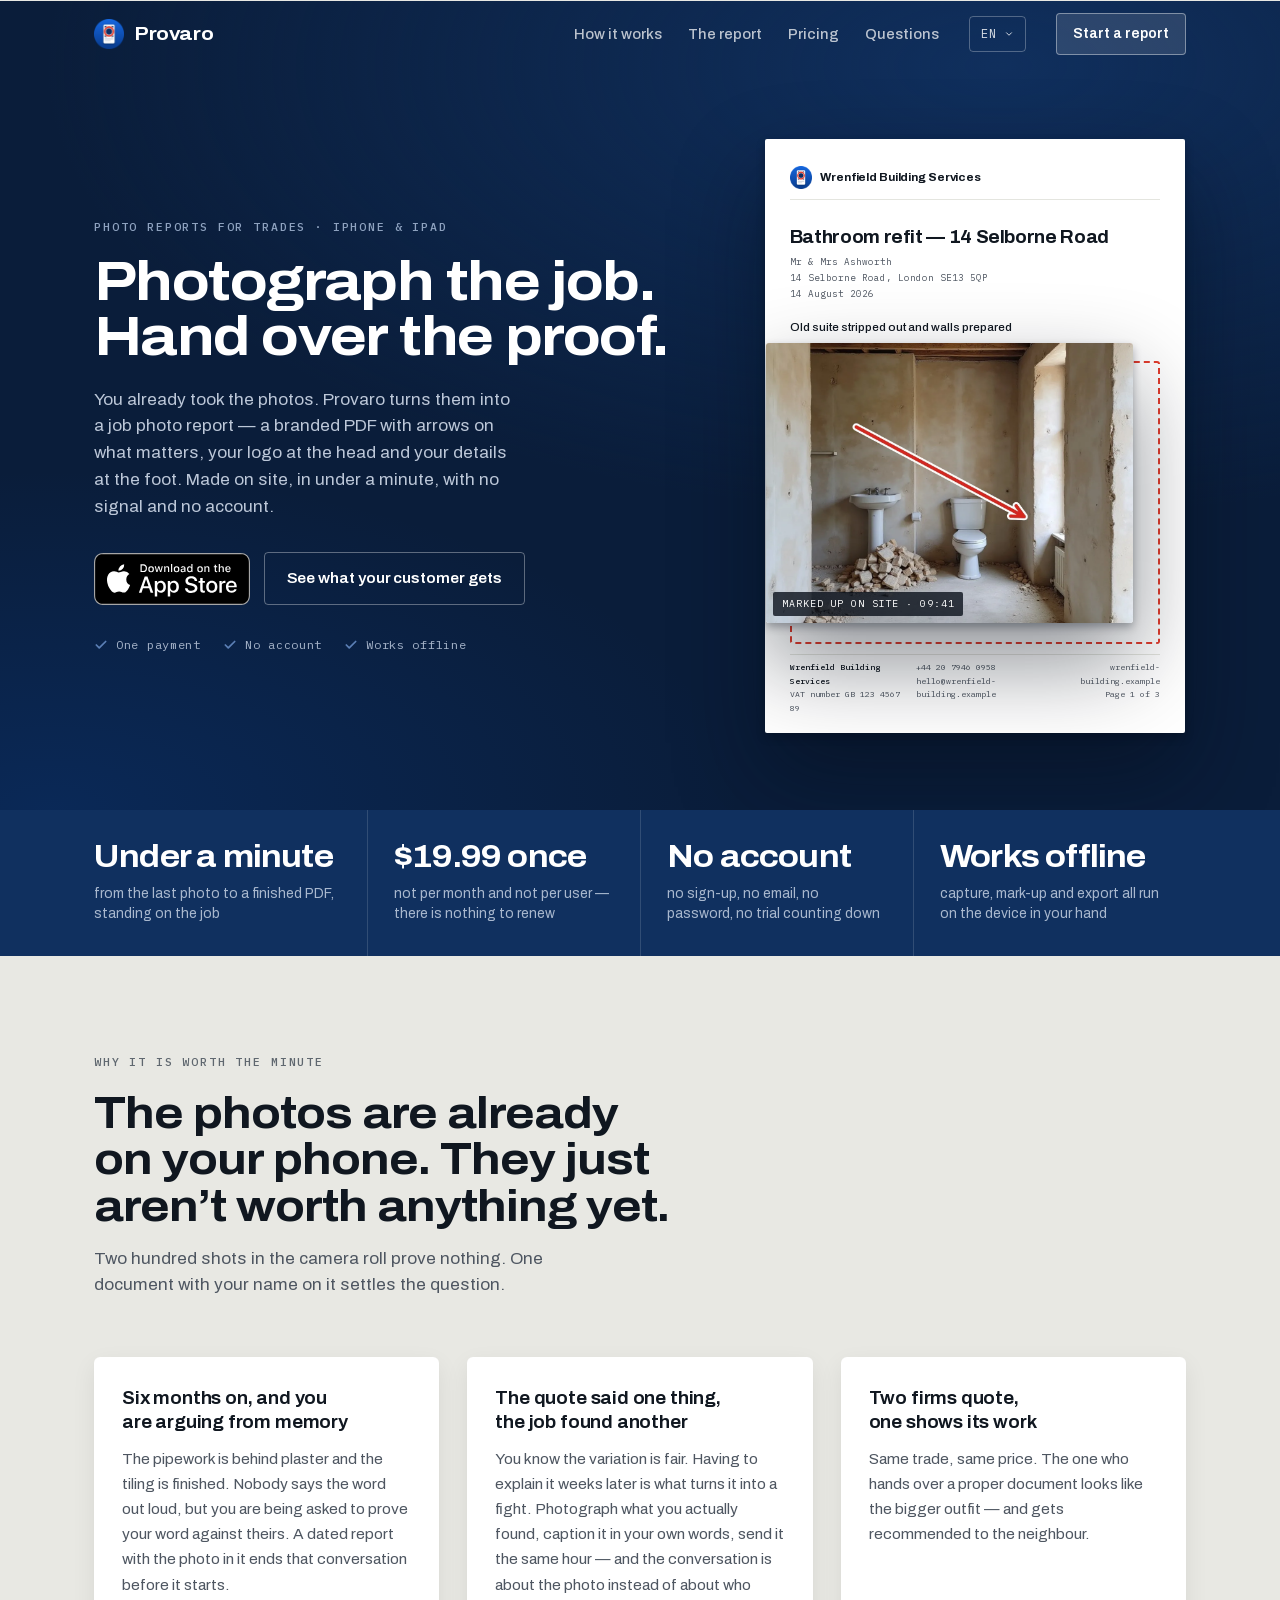
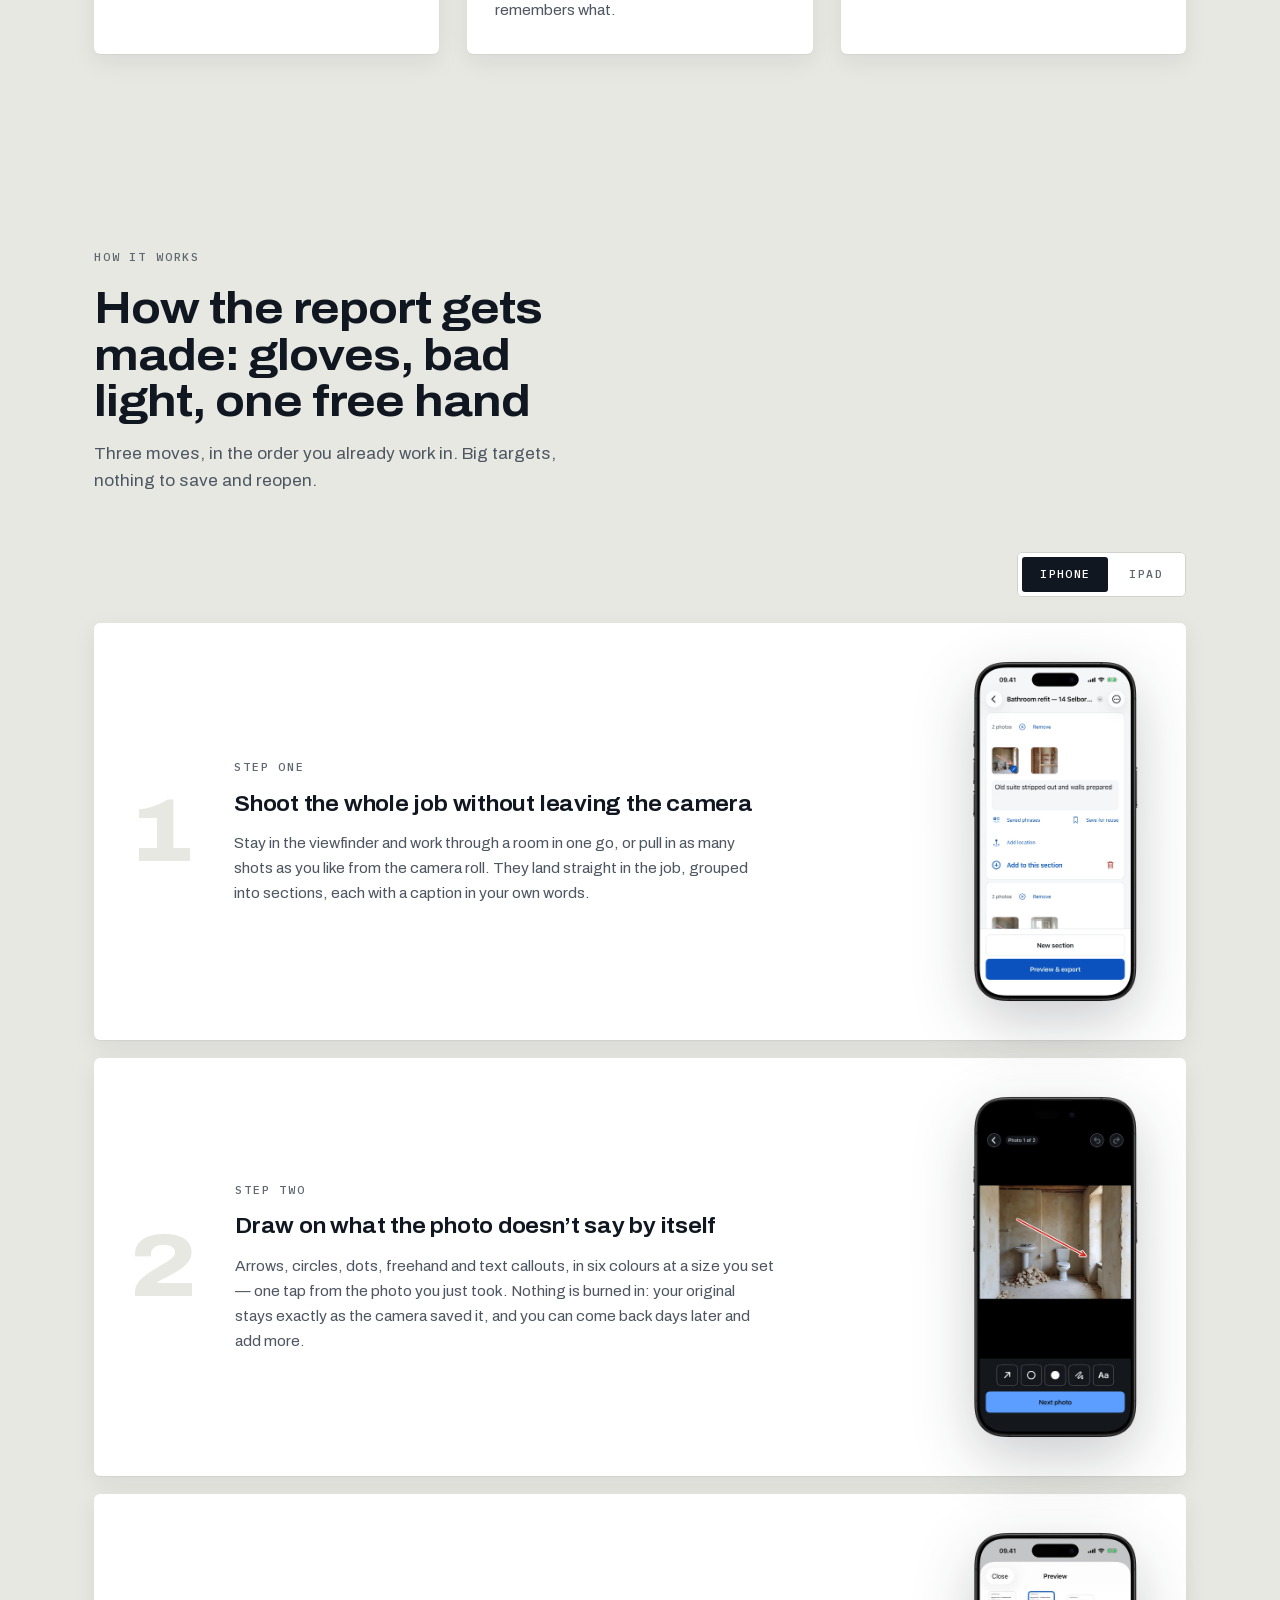
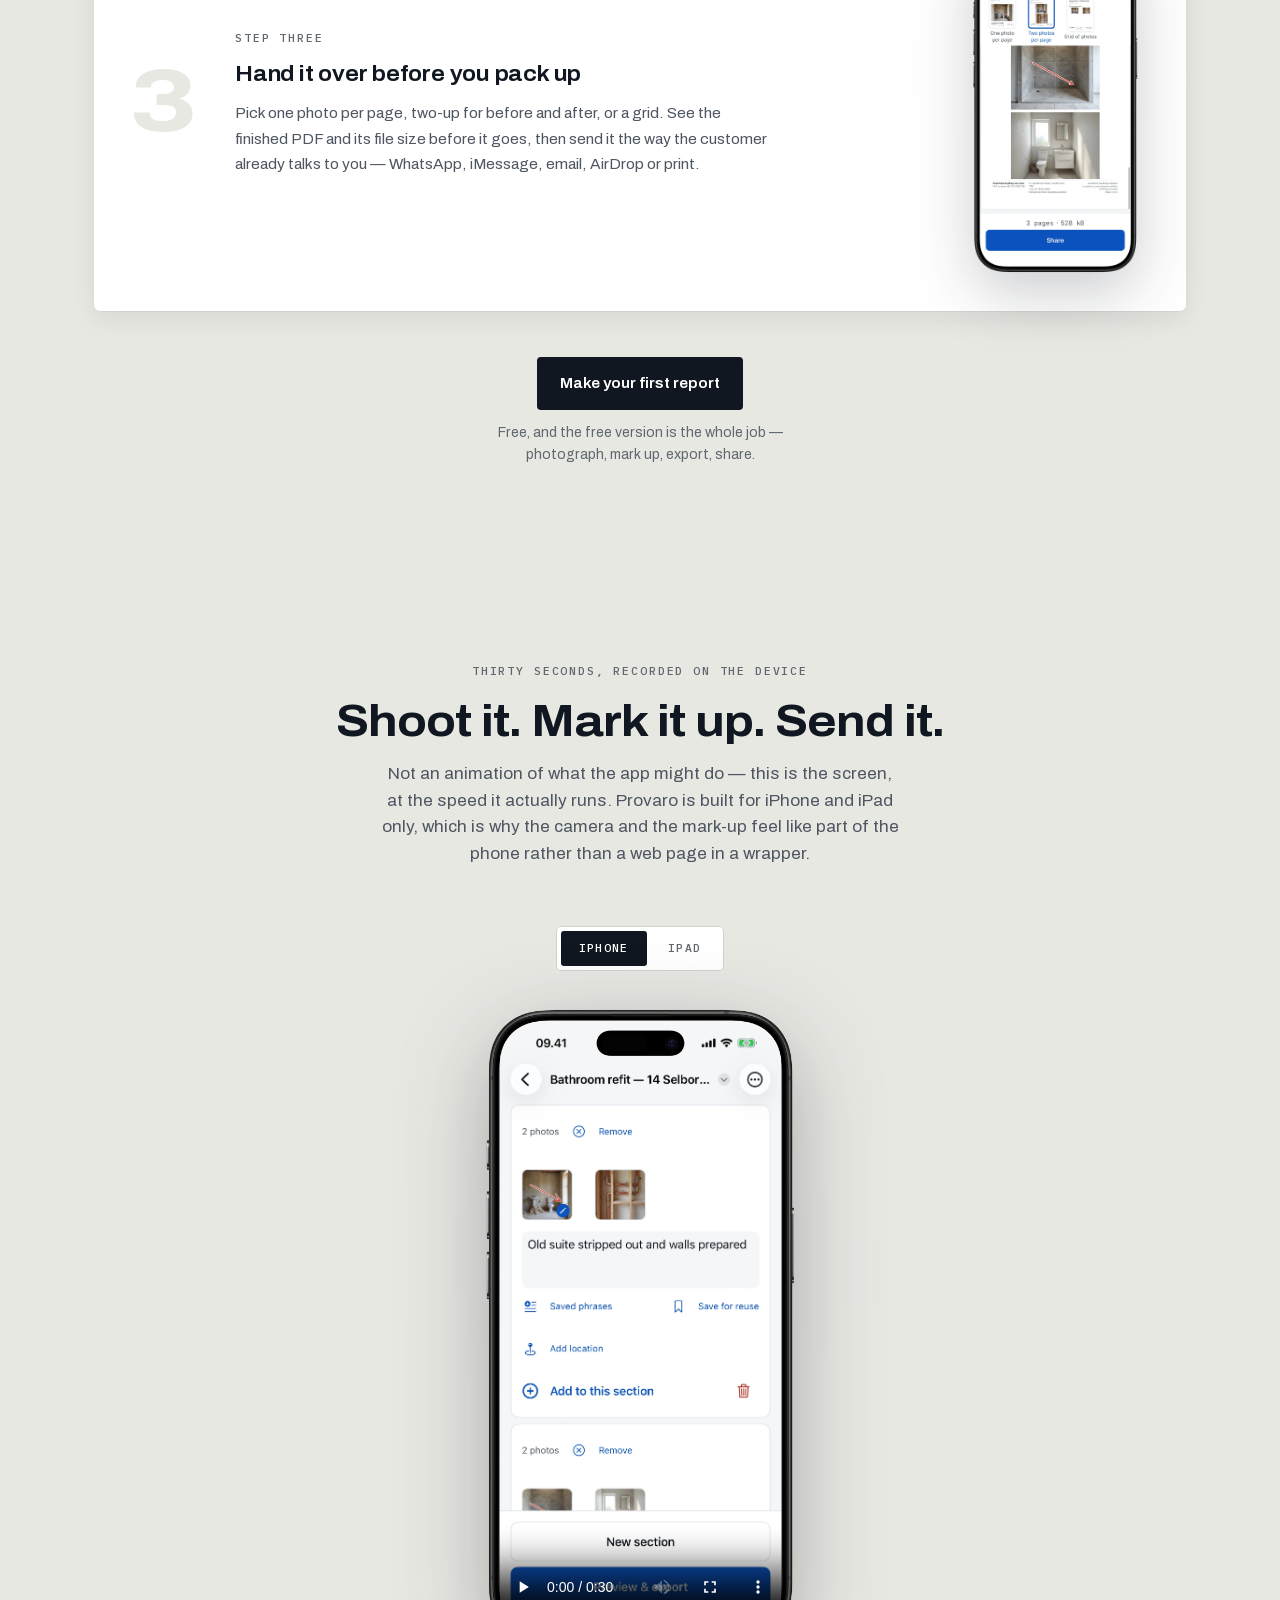
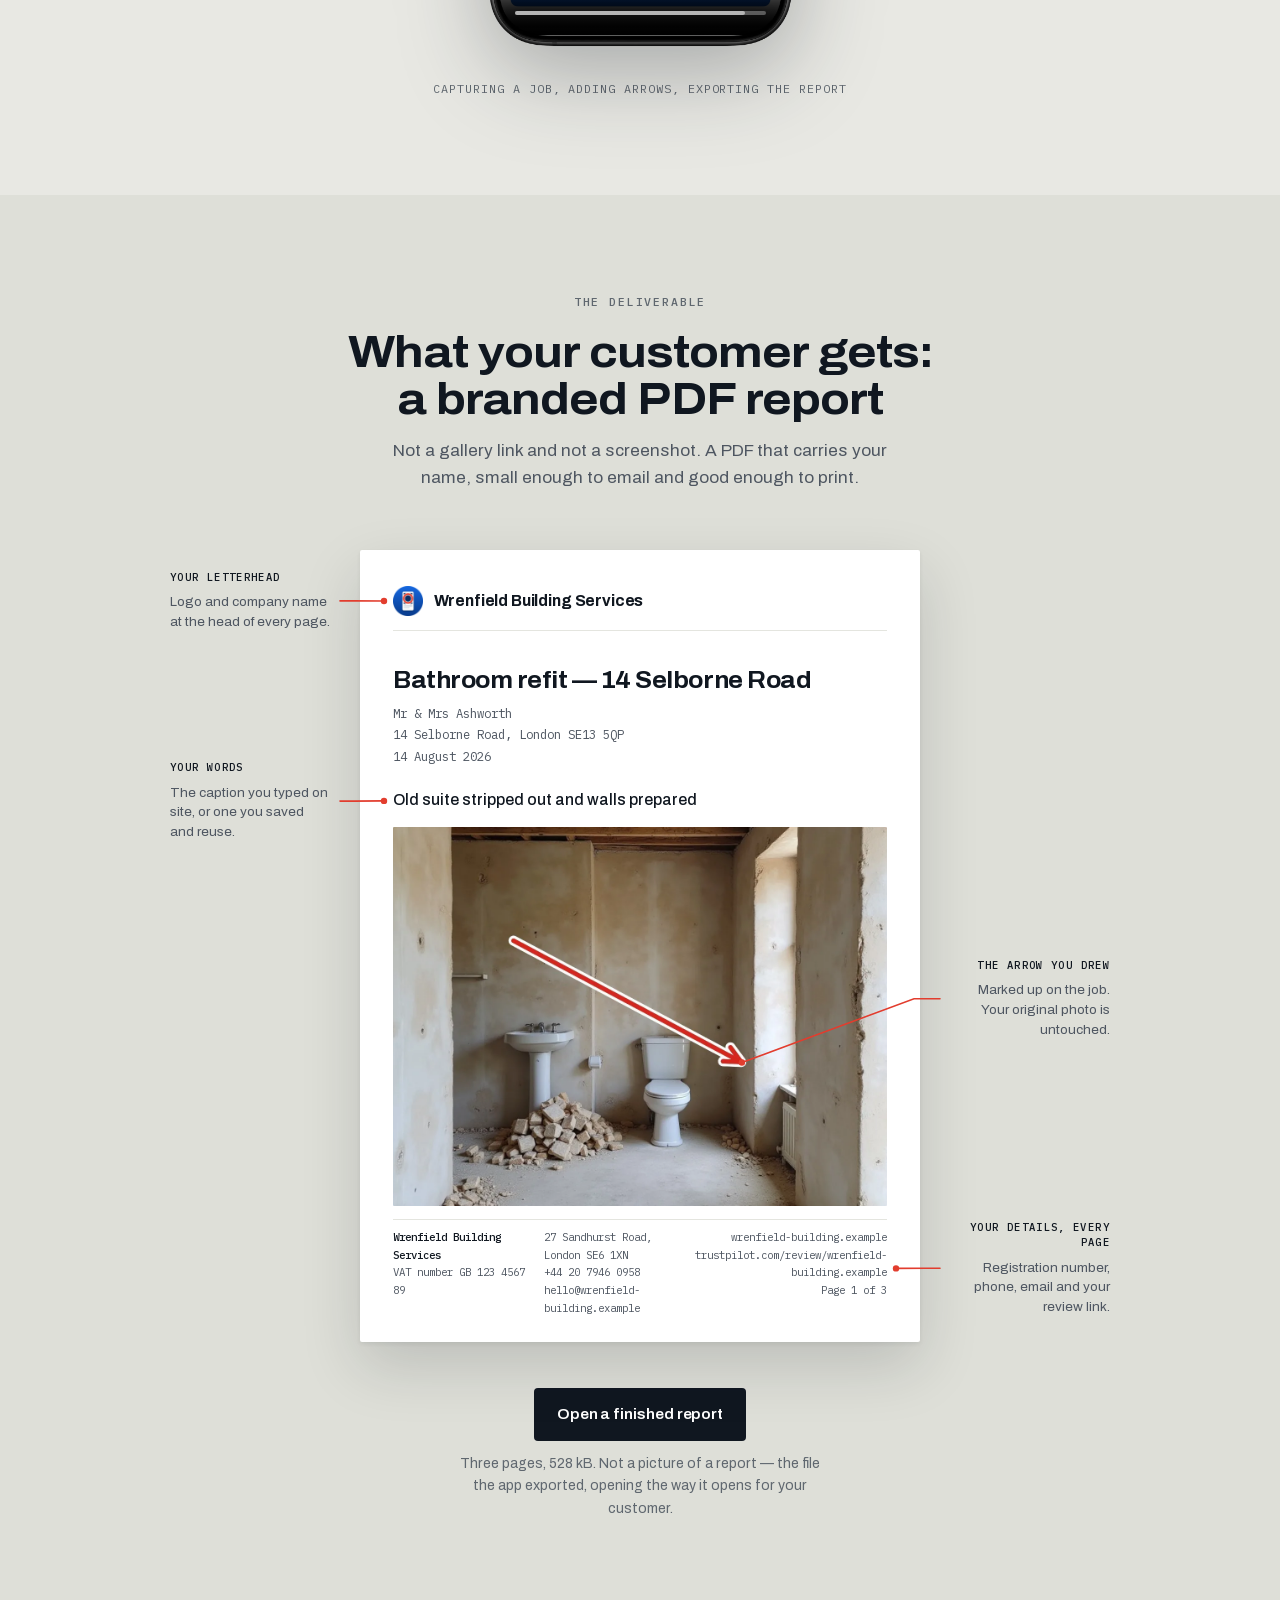
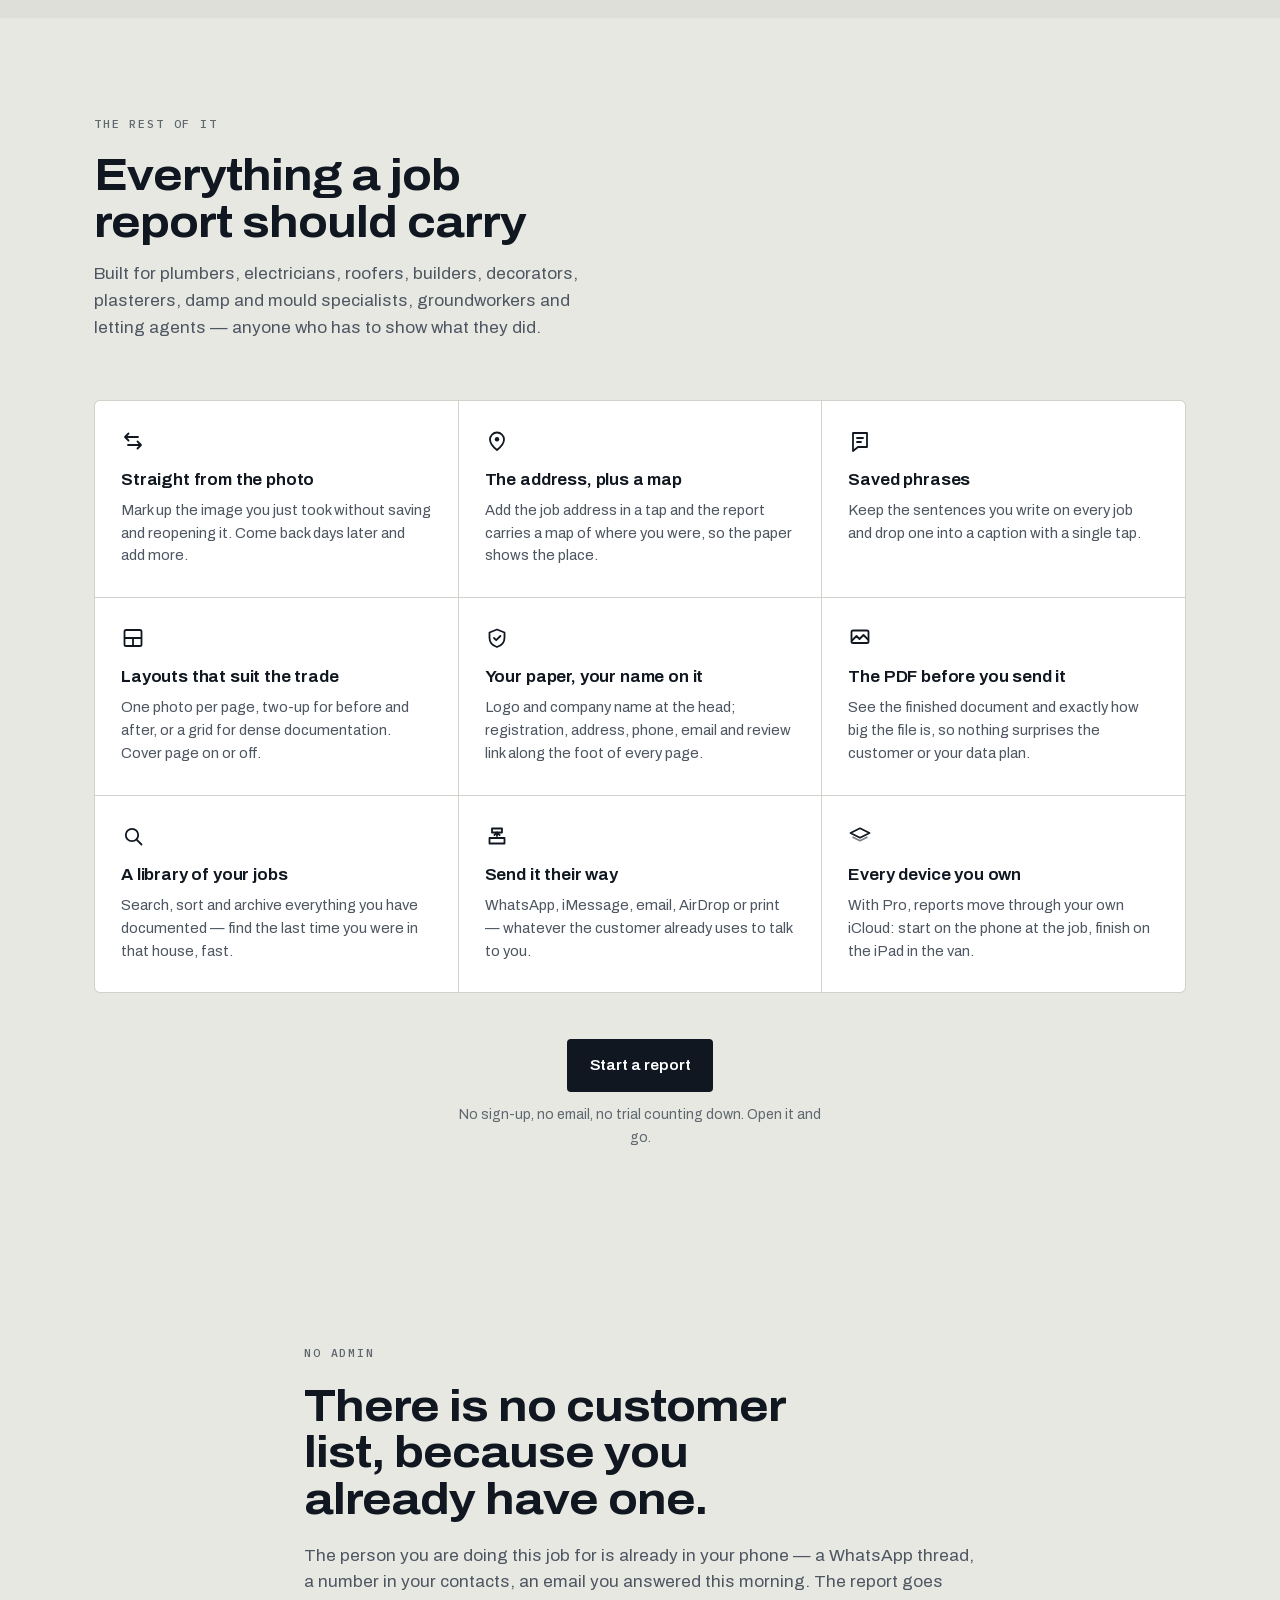
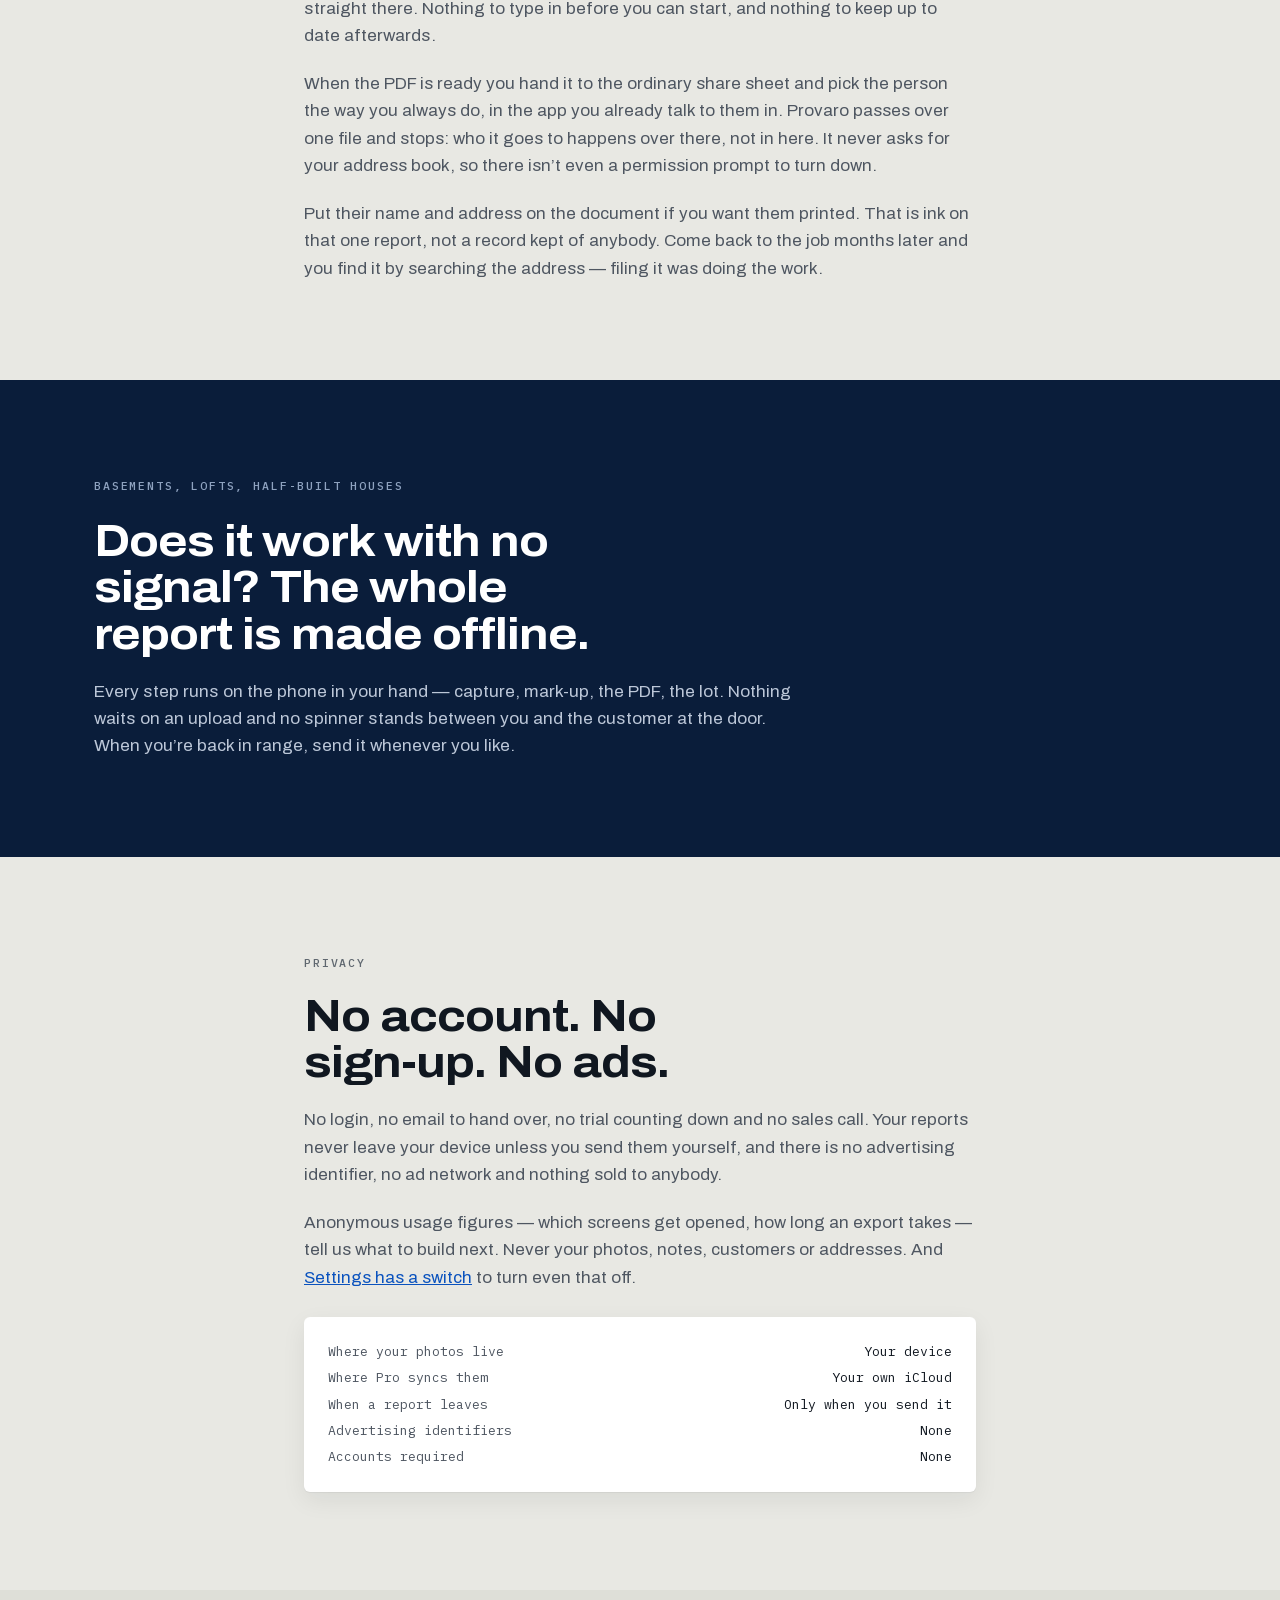
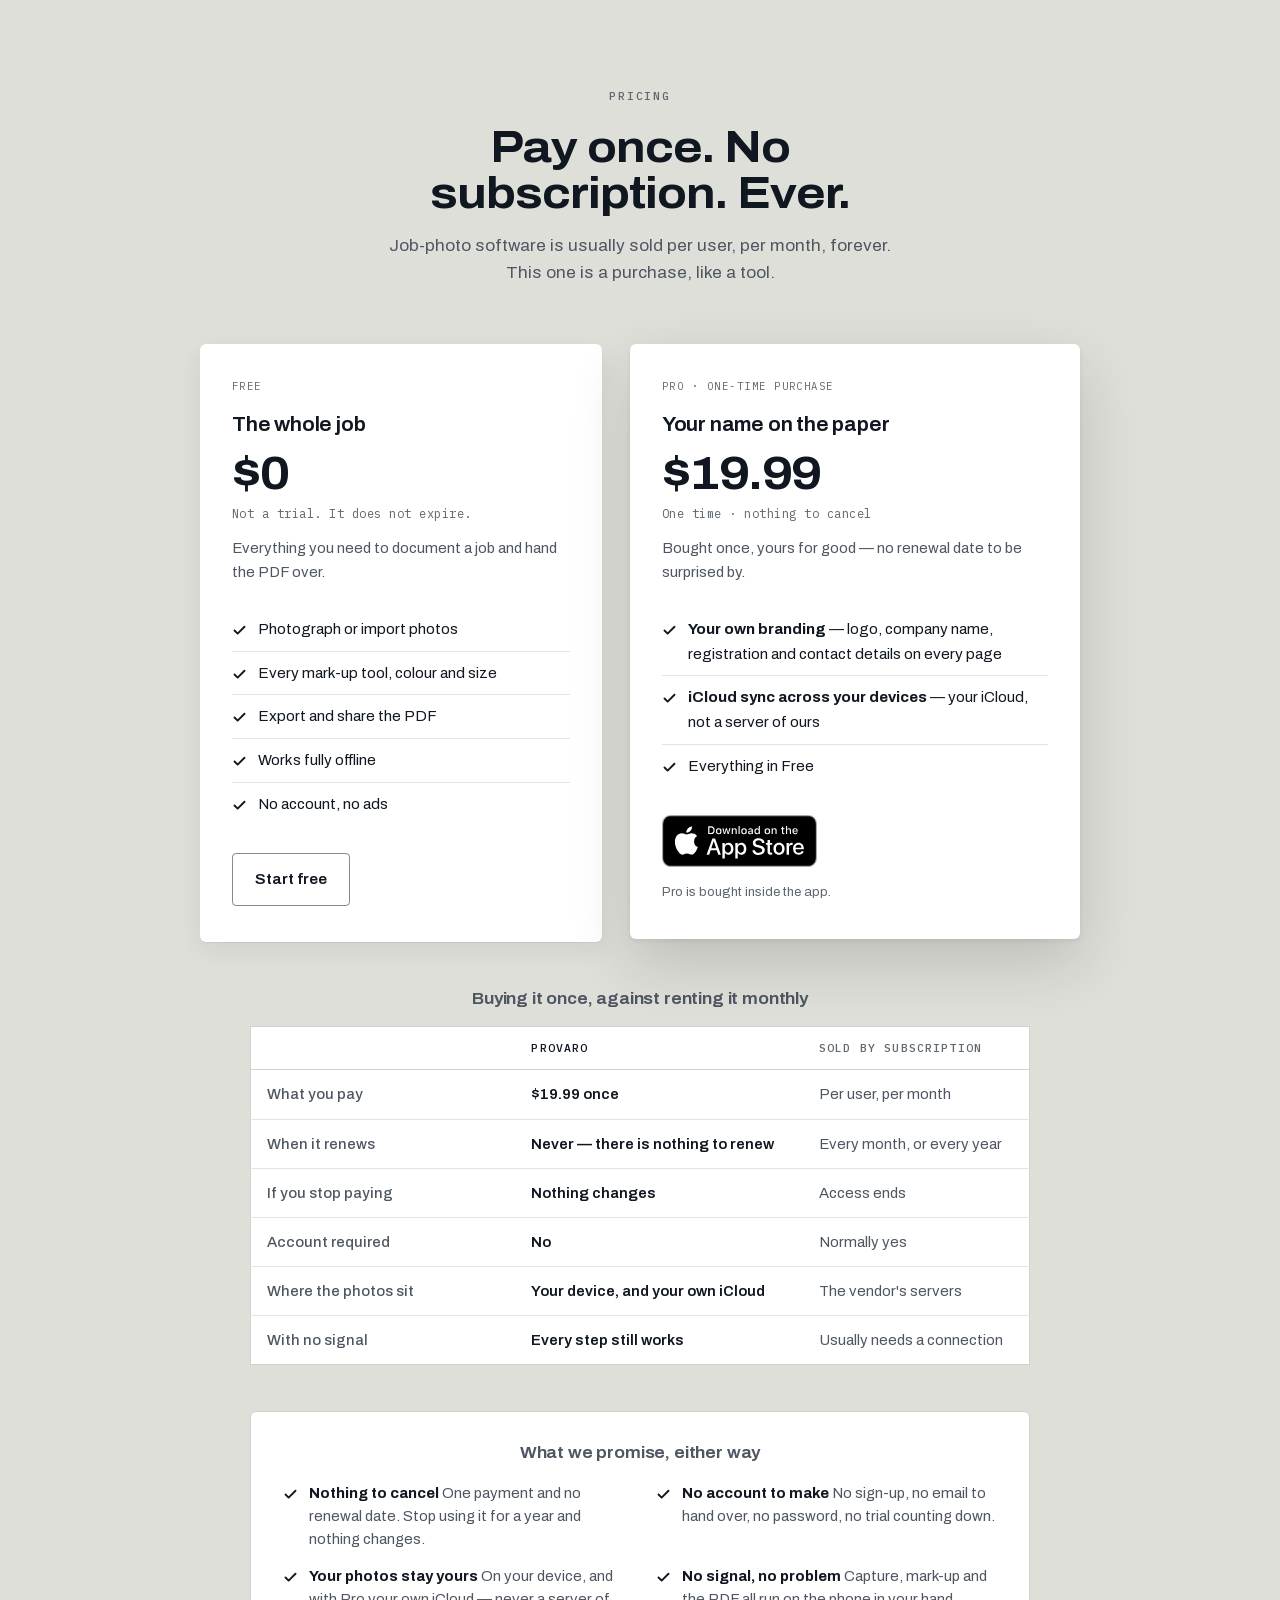
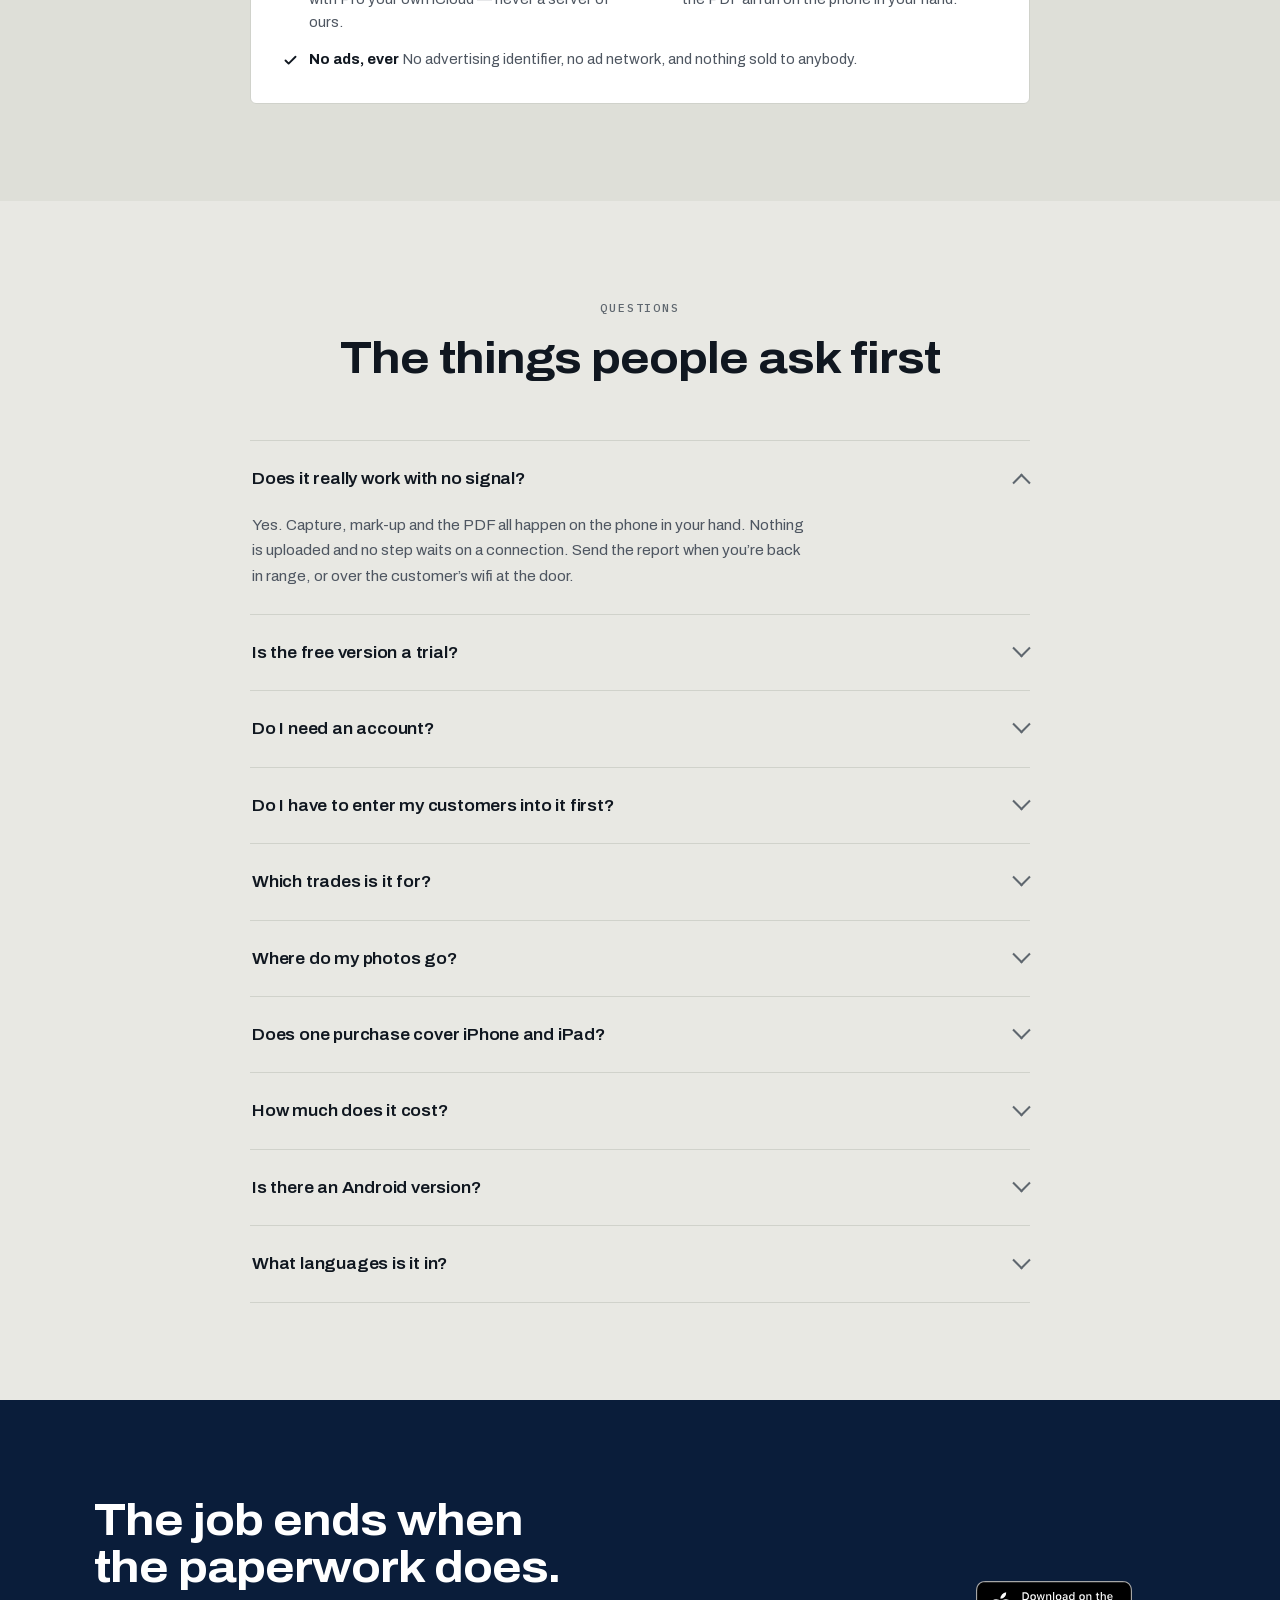
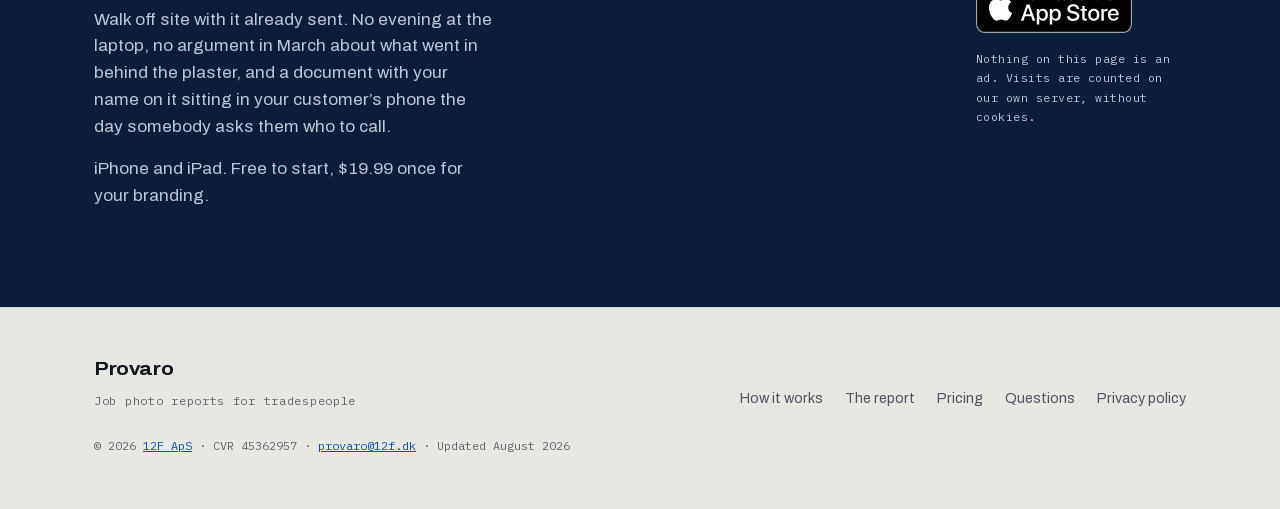
==== commit ac9fa5dc: "Merge branch 'storybrand-copy' into storybrand-sample-pdf" ====
--- a/index.html
+++ b/index.html
@@ -374,7 +374,7 @@
             <p class="doc-title">Bathroom refit &mdash; 14 Selborne Road</p>
             <p class="doc-meta">
               Mr &amp; Mrs Ashworth<br />
-              14 Selborne Road, London SE6 1XN<br />
+              14 Selborne Road, London SE13 5QP<br />
               14 August 2026
             </p>
             <p class="doc-caption">Old suite stripped out and walls prepared</p>
@@ -387,9 +387,9 @@
               </div>
             </div>
             <div class="doc-foot">
-              <div><strong>Wrenfield Building Services</strong>VAT GB 123 4567 89</div>
-              <div>+44 20 7946 0958<br />hello@wrenfield.example</div>
-              <div>wrenfield.example<br />Page 1 of 3</div>
+              <div><strong>Wrenfield Building Services</strong>VAT number GB 123 4567 89</div>
+              <div>+44 20 7946 0958<br />hello@wrenfield-building.example</div>
+              <div>wrenfield-building.example<br />Page 1 of 3</div>
             </div>
           </article>
         </div>
@@ -574,7 +574,7 @@
               <p class="doc-title">Bathroom refit &mdash; 14 Selborne Road</p>
               <p class="doc-meta">
                 Mr &amp; Mrs Ashworth<br />
-                14 Selborne Road, London SE6 1XN<br />
+                14 Selborne Road, London SE13 5QP<br />
                 14 August 2026
               </p>
               <p class="doc-caption" data-anno="caption">Old suite stripped out and walls prepared</p>
@@ -589,9 +589,9 @@
                 </div>
               </div>
               <div class="doc-foot" data-anno="foot">
-                <div><strong>Wrenfield Building Services</strong>VAT GB 123 4567 89</div>
-                <div>27 Sandhurst Road, London SE6 1XN<br />+44 20 7946 0958<br />hello@wrenfield.example</div>
-                <div>wrenfield.example<br />Review us on Trustpilot<br />Page 1 of 3</div>
+                <div><strong>Wrenfield Building Services</strong>VAT number GB 123 4567 89</div>
+                <div>27 Sandhurst Road, London SE6 1XN<br />+44 20 7946 0958<br />hello@wrenfield-building.example</div>
+                <div>wrenfield-building.example<br />trustpilot.com/review/wrenfield-building.example<br />Page 1 of 3</div>
               </div>
             </article>
           </div>
@@ -602,6 +602,10 @@
             <li><b>The arrow you drew</b>Marked up on the job. Your original photo is untouched.</li>
             <li><b>Your details, every page</b>Registration number, phone, email and your review link.</li>
           </ul>
+        </div>
+        <div class="section-cta">
+          <a class="btn btn-solid" href="assets/provaro-sample-report.pdf" target="_blank" rel="noopener">Open a finished report</a>
+          <p class="section-cta-note">Three pages, 528&nbsp;kB. Not a picture of a report — the file the app exported, opening the way it opens for your customer.</p>
         </div>
       </div>
     </section>
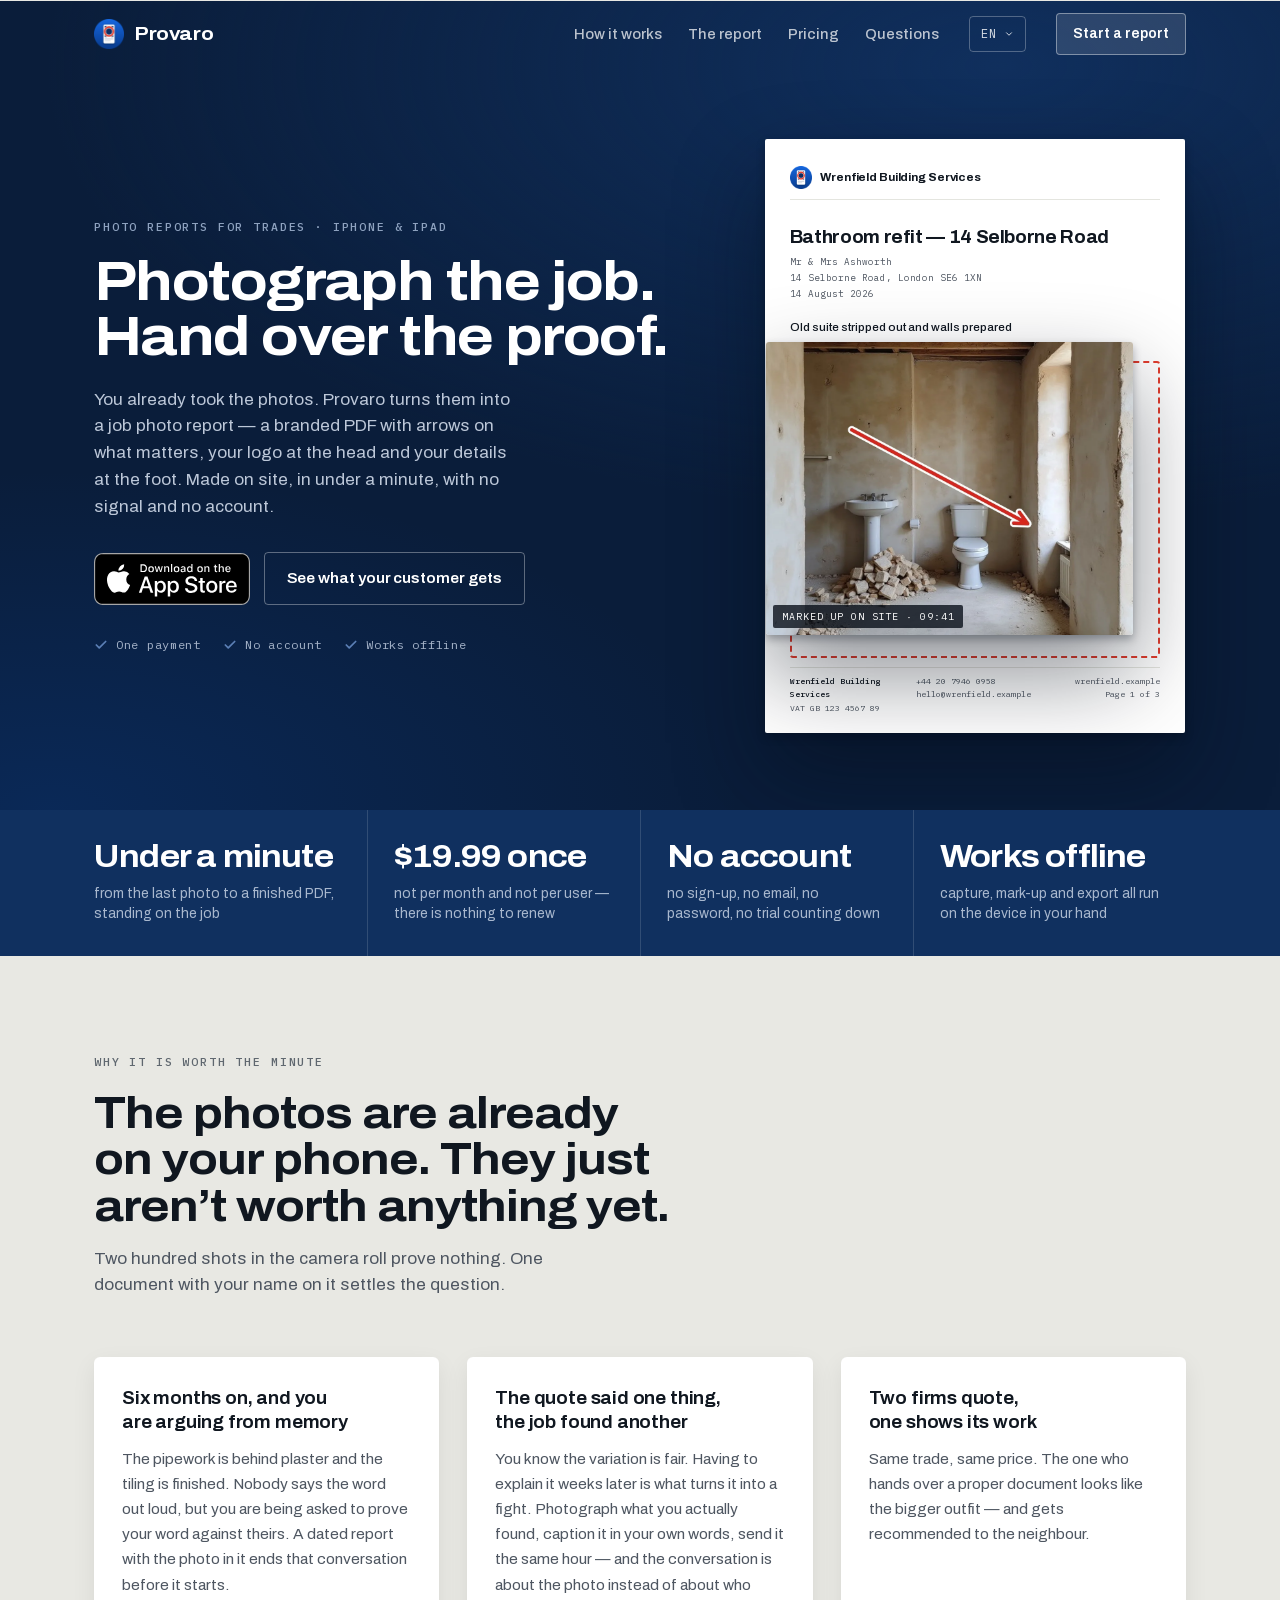
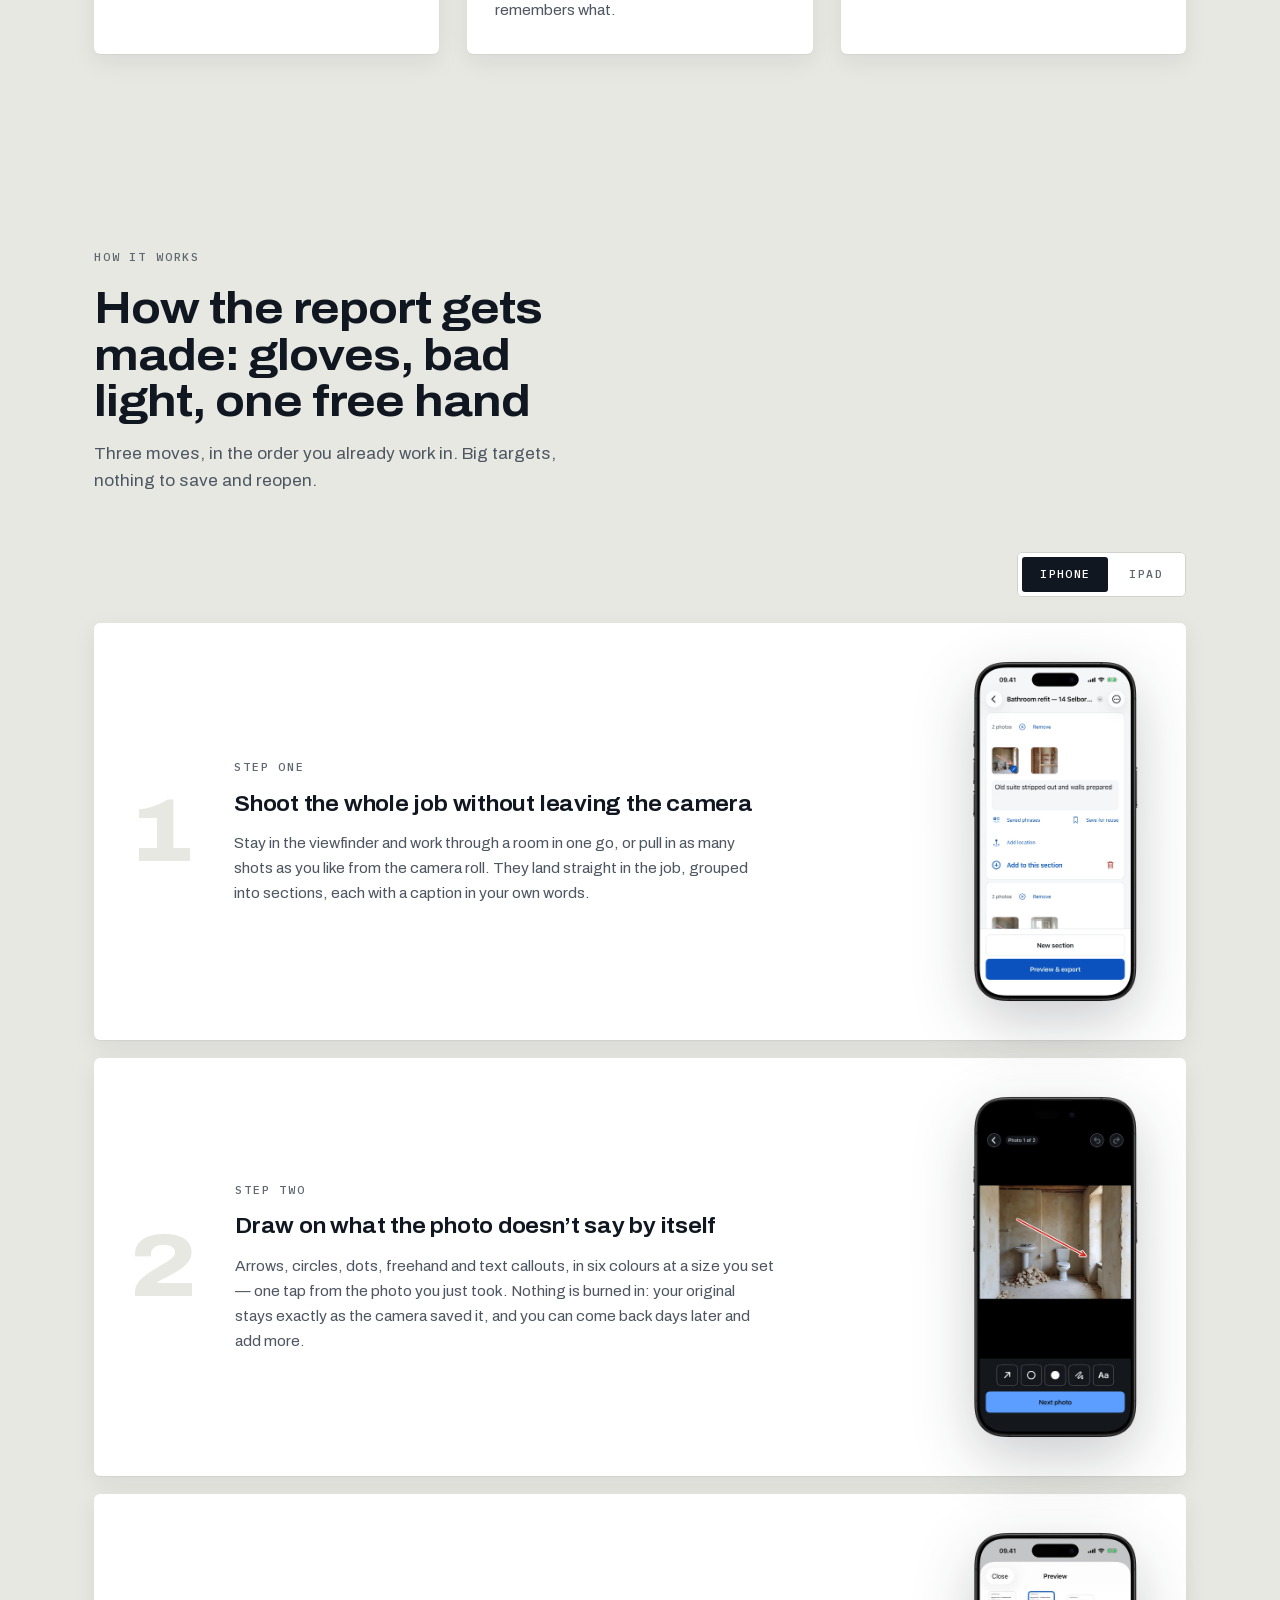
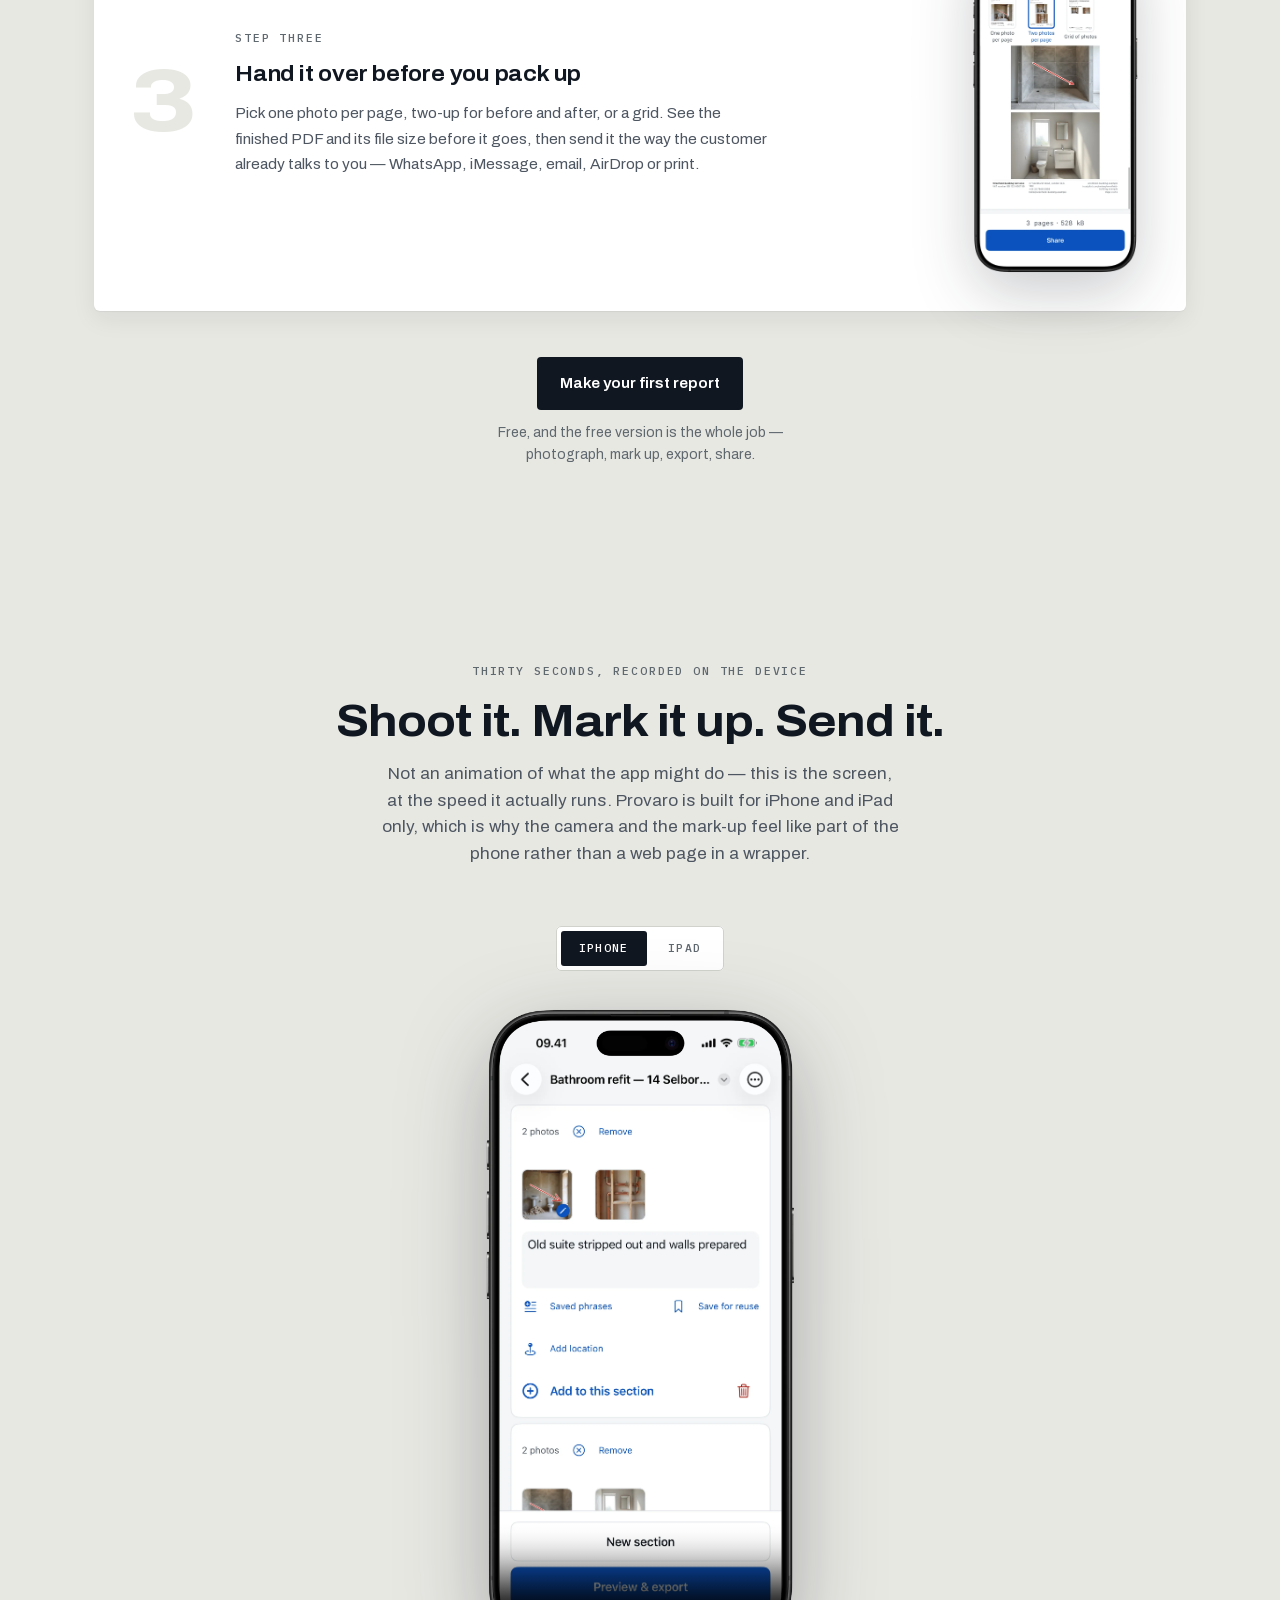
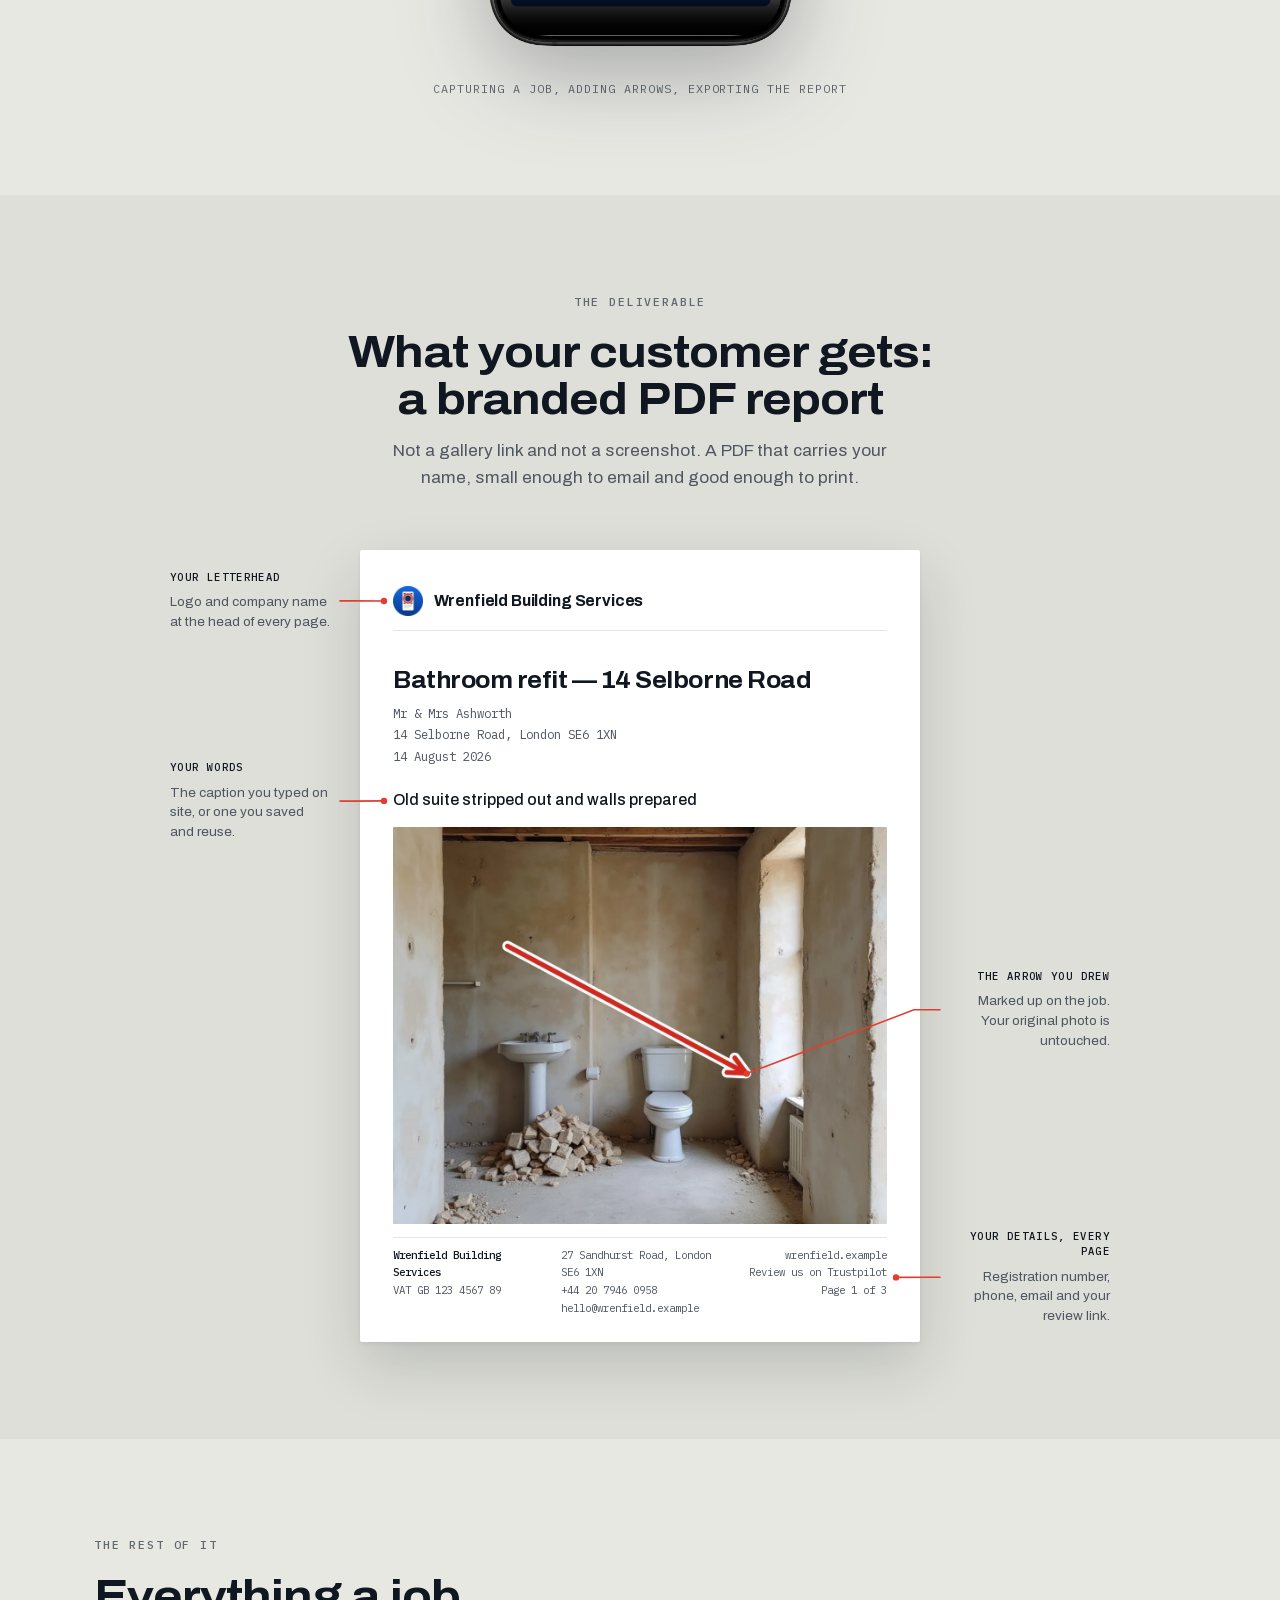
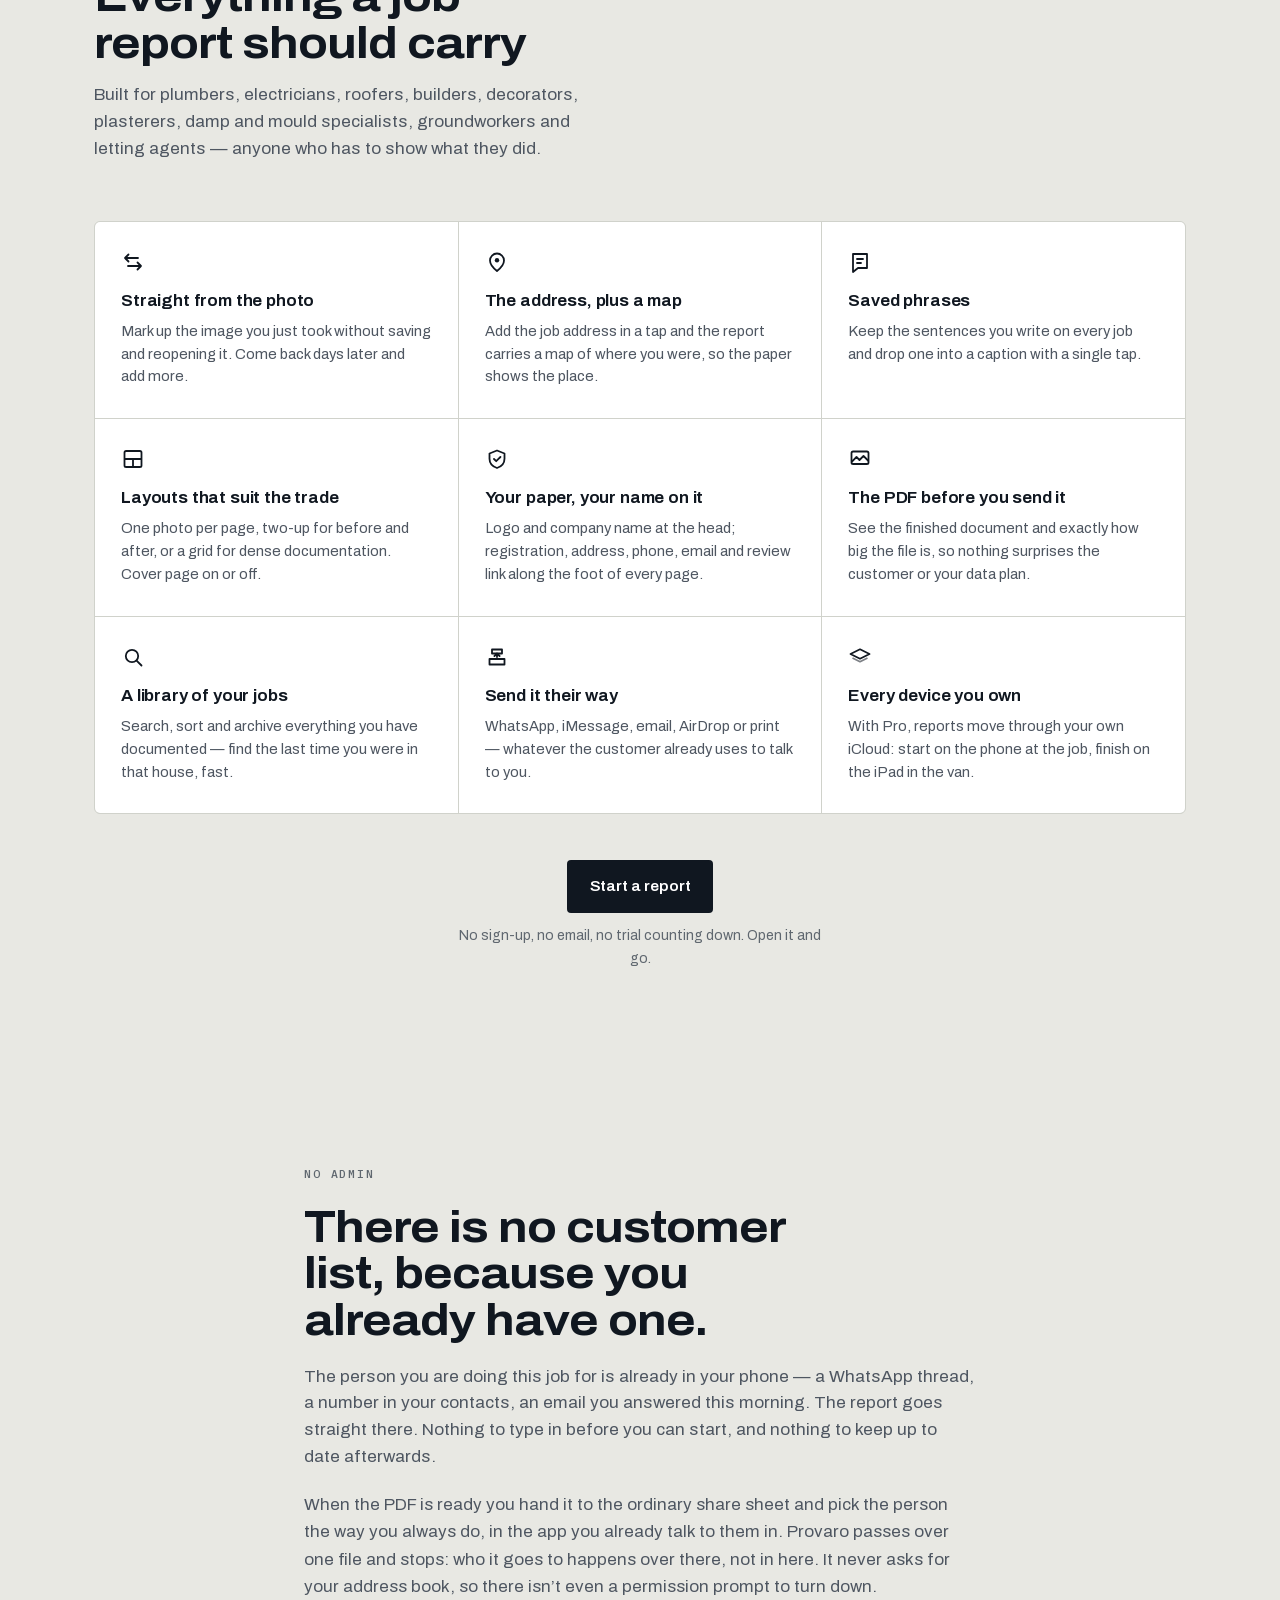
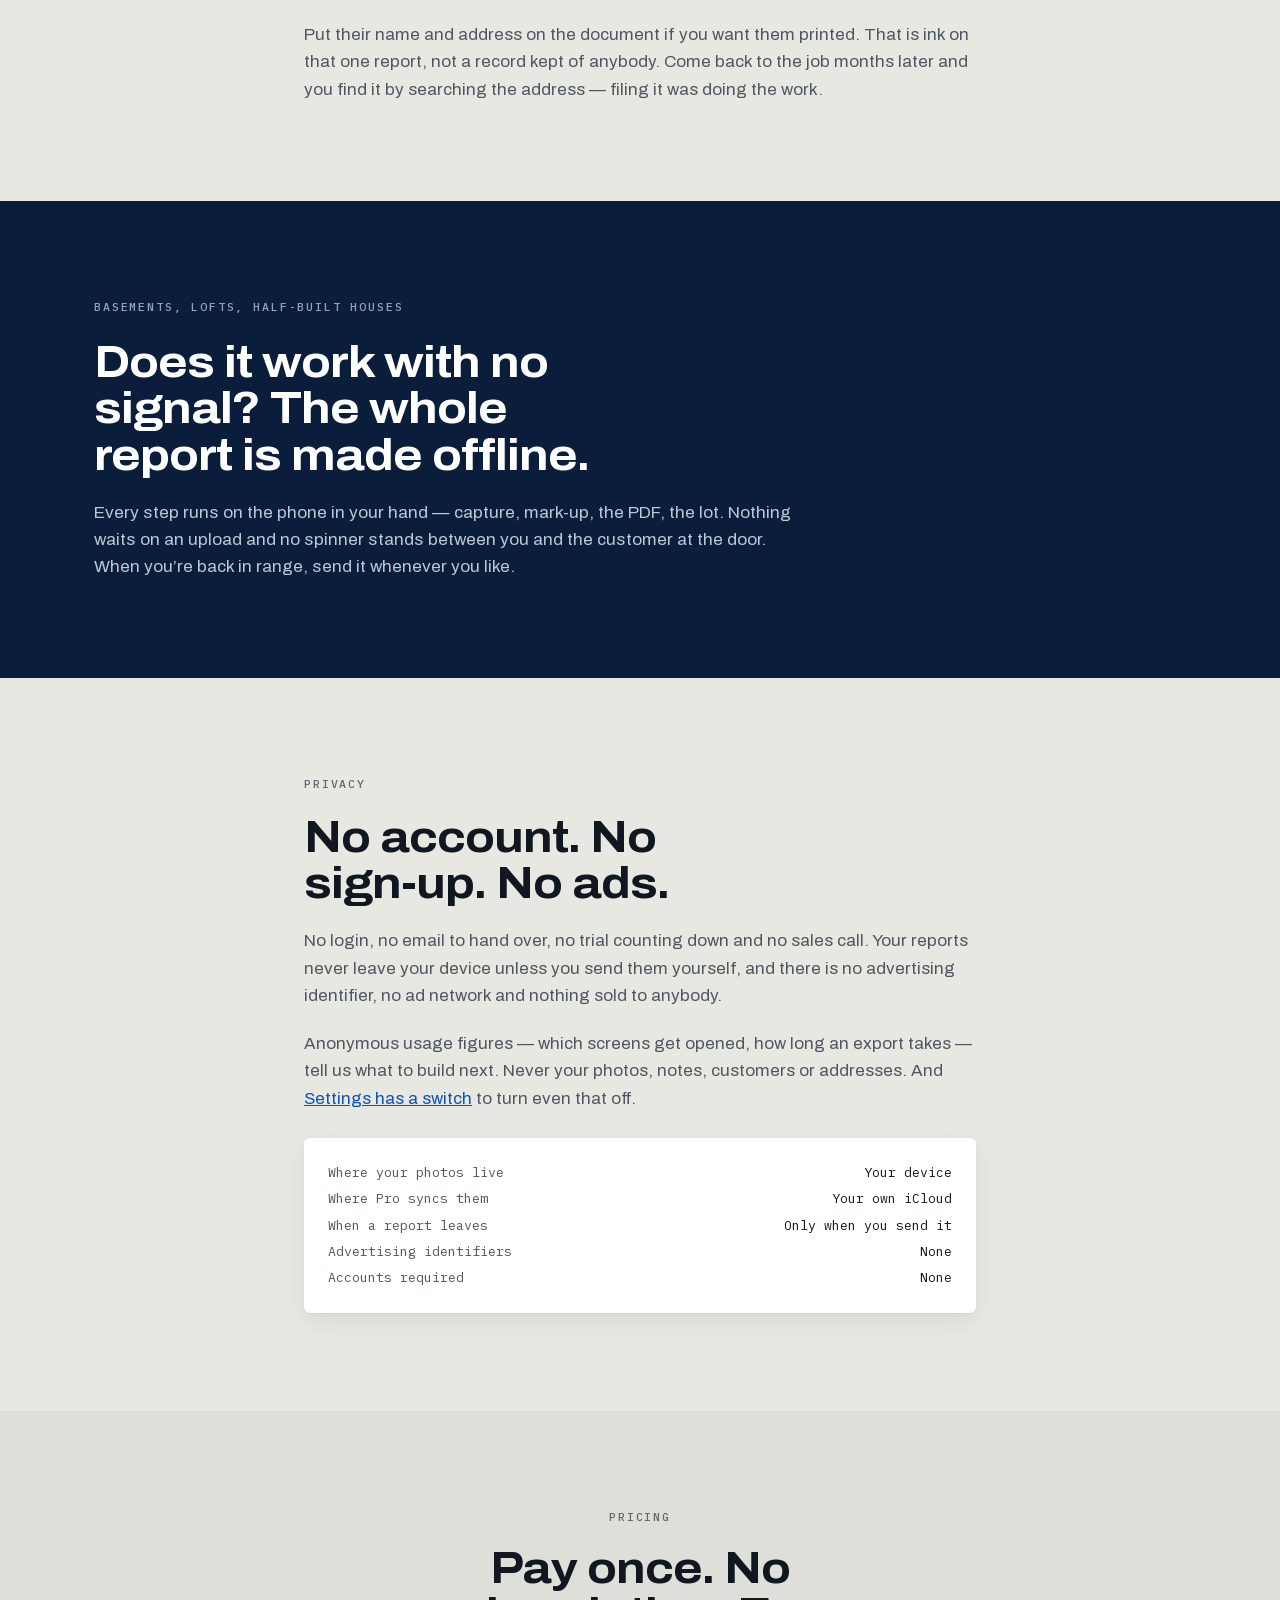
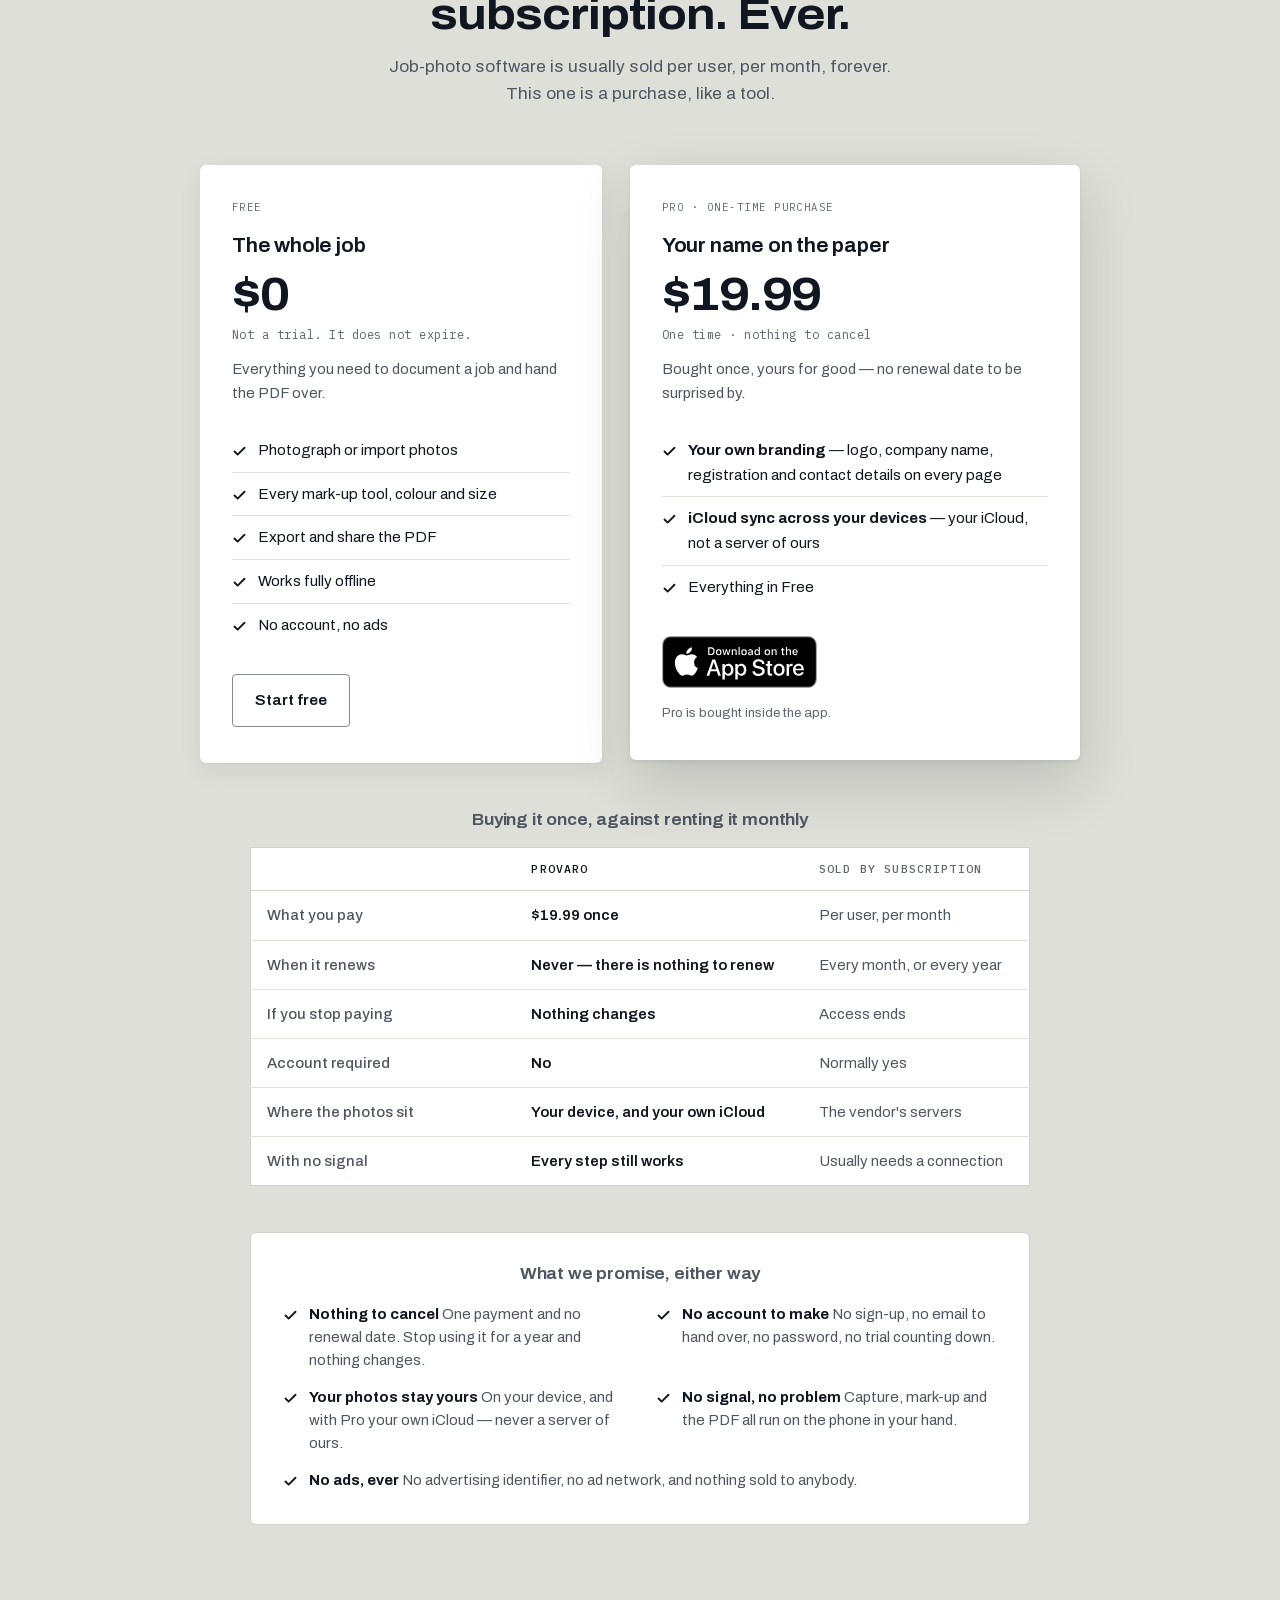
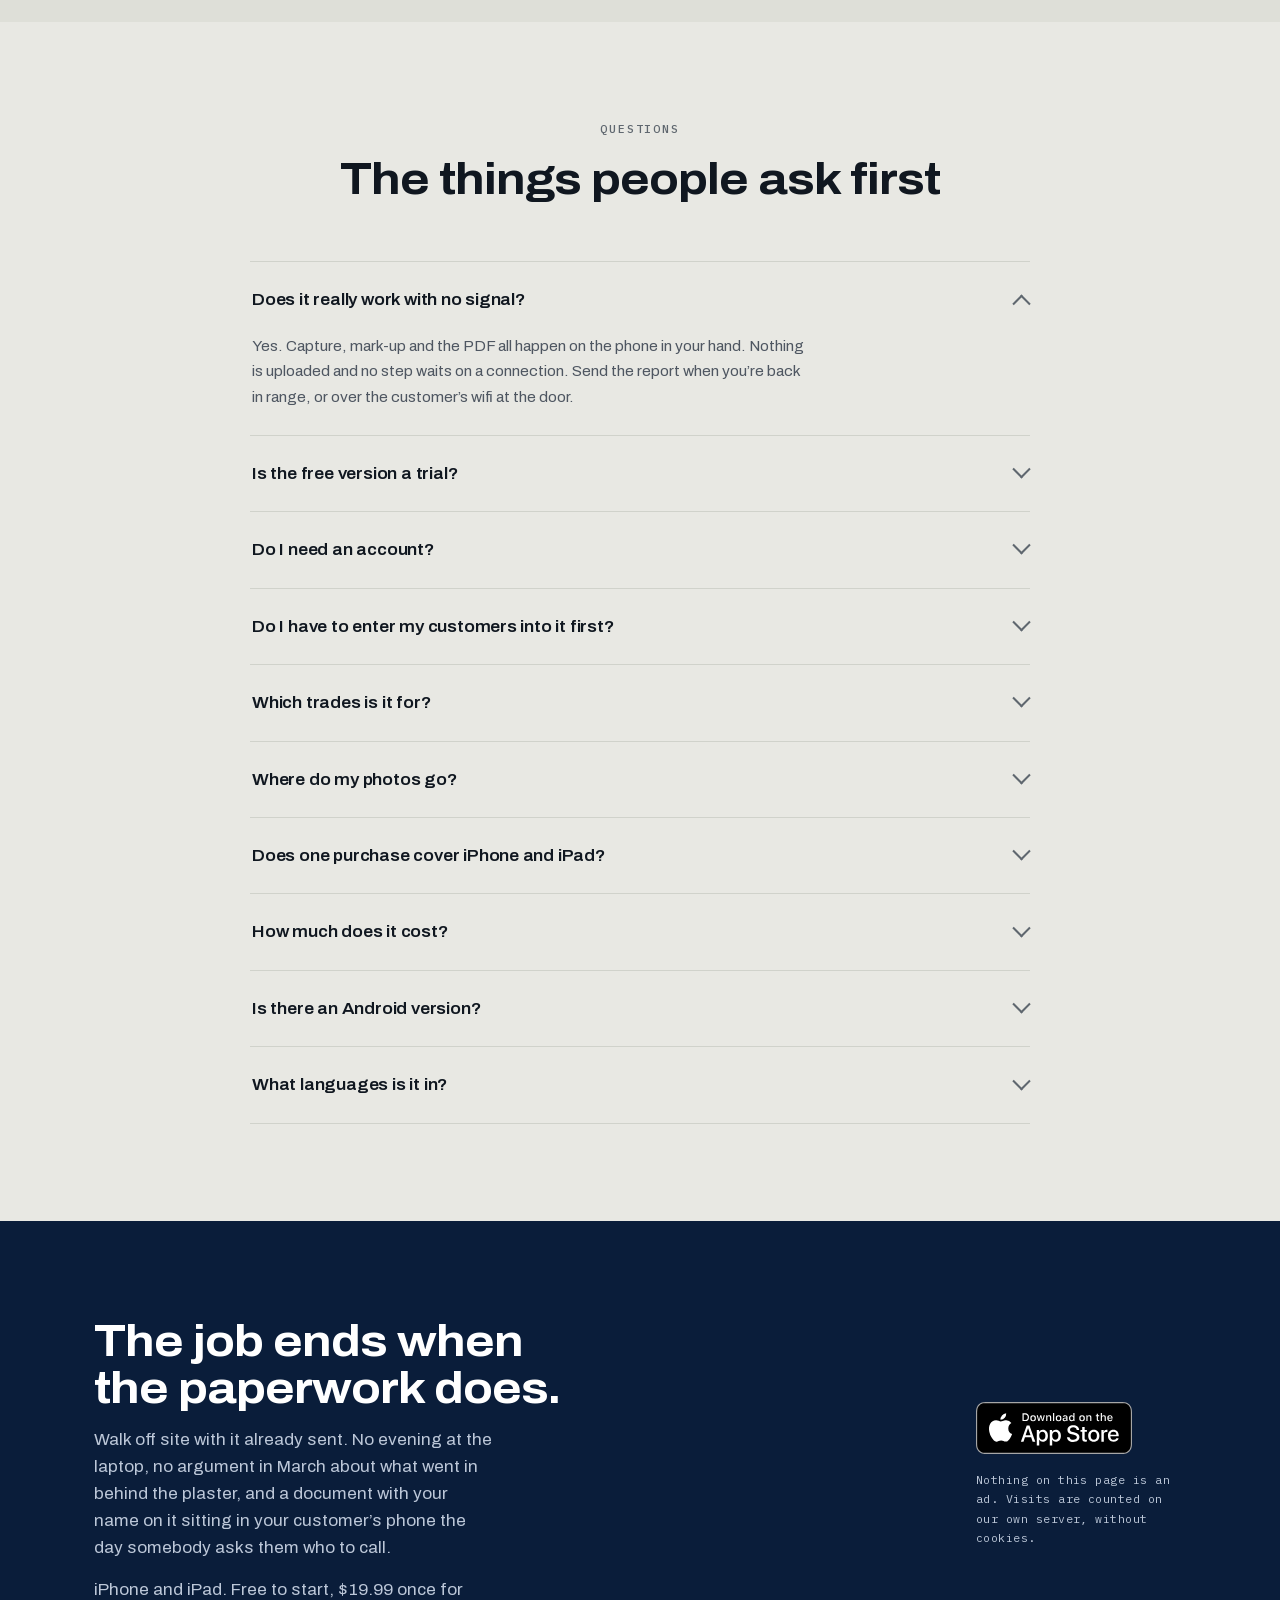
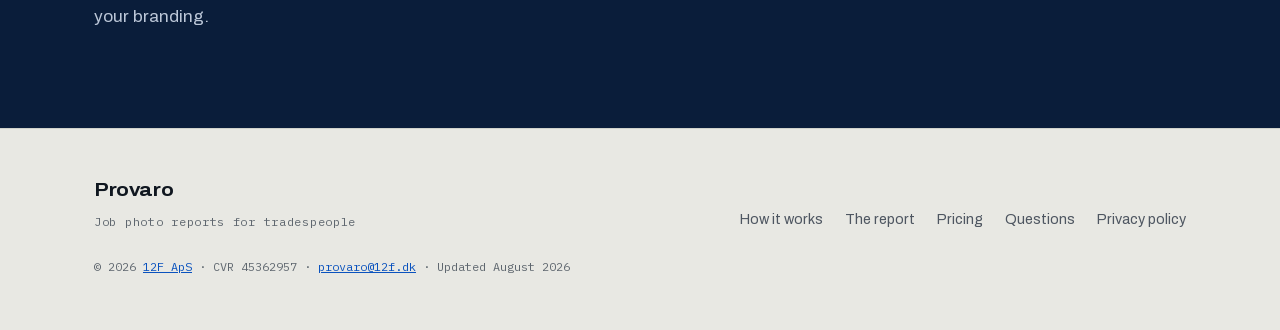
==== commit 88778760: "Let the reader be the one the page is about (#46) The page argued for the app. It now argues for the" ====
--- a/index.html
+++ b/index.html
@@ -374,7 +374,7 @@
             <p class="doc-title">Bathroom refit &mdash; 14 Selborne Road</p>
             <p class="doc-meta">
               Mr &amp; Mrs Ashworth<br />
-              14 Selborne Road, London SE13 5QP<br />
+              14 Selborne Road, London SE6 1XN<br />
               14 August 2026
             </p>
             <p class="doc-caption">Old suite stripped out and walls prepared</p>
@@ -387,9 +387,9 @@
               </div>
             </div>
             <div class="doc-foot">
-              <div><strong>Wrenfield Building Services</strong>VAT number GB 123 4567 89</div>
-              <div>+44 20 7946 0958<br />hello@wrenfield-building.example</div>
-              <div>wrenfield-building.example<br />Page 1 of 3</div>
+              <div><strong>Wrenfield Building Services</strong>VAT GB 123 4567 89</div>
+              <div>+44 20 7946 0958<br />hello@wrenfield.example</div>
+              <div>wrenfield.example<br />Page 1 of 3</div>
             </div>
           </article>
         </div>
@@ -574,7 +574,7 @@
               <p class="doc-title">Bathroom refit &mdash; 14 Selborne Road</p>
               <p class="doc-meta">
                 Mr &amp; Mrs Ashworth<br />
-                14 Selborne Road, London SE13 5QP<br />
+                14 Selborne Road, London SE6 1XN<br />
                 14 August 2026
               </p>
               <p class="doc-caption" data-anno="caption">Old suite stripped out and walls prepared</p>
@@ -589,9 +589,9 @@
                 </div>
               </div>
               <div class="doc-foot" data-anno="foot">
-                <div><strong>Wrenfield Building Services</strong>VAT number GB 123 4567 89</div>
-                <div>27 Sandhurst Road, London SE6 1XN<br />+44 20 7946 0958<br />hello@wrenfield-building.example</div>
-                <div>wrenfield-building.example<br />trustpilot.com/review/wrenfield-building.example<br />Page 1 of 3</div>
+                <div><strong>Wrenfield Building Services</strong>VAT GB 123 4567 89</div>
+                <div>27 Sandhurst Road, London SE6 1XN<br />+44 20 7946 0958<br />hello@wrenfield.example</div>
+                <div>wrenfield.example<br />Review us on Trustpilot<br />Page 1 of 3</div>
               </div>
             </article>
           </div>
@@ -602,10 +602,6 @@
             <li><b>The arrow you drew</b>Marked up on the job. Your original photo is untouched.</li>
             <li><b>Your details, every page</b>Registration number, phone, email and your review link.</li>
           </ul>
-        </div>
-        <div class="section-cta">
-          <a class="btn btn-solid" href="assets/provaro-sample-report.pdf" target="_blank" rel="noopener">Open a finished report</a>
-          <p class="section-cta-note">Three pages, 528&nbsp;kB. Not a picture of a report — the file the app exported, opening the way it opens for your customer.</p>
         </div>
       </div>
     </section>
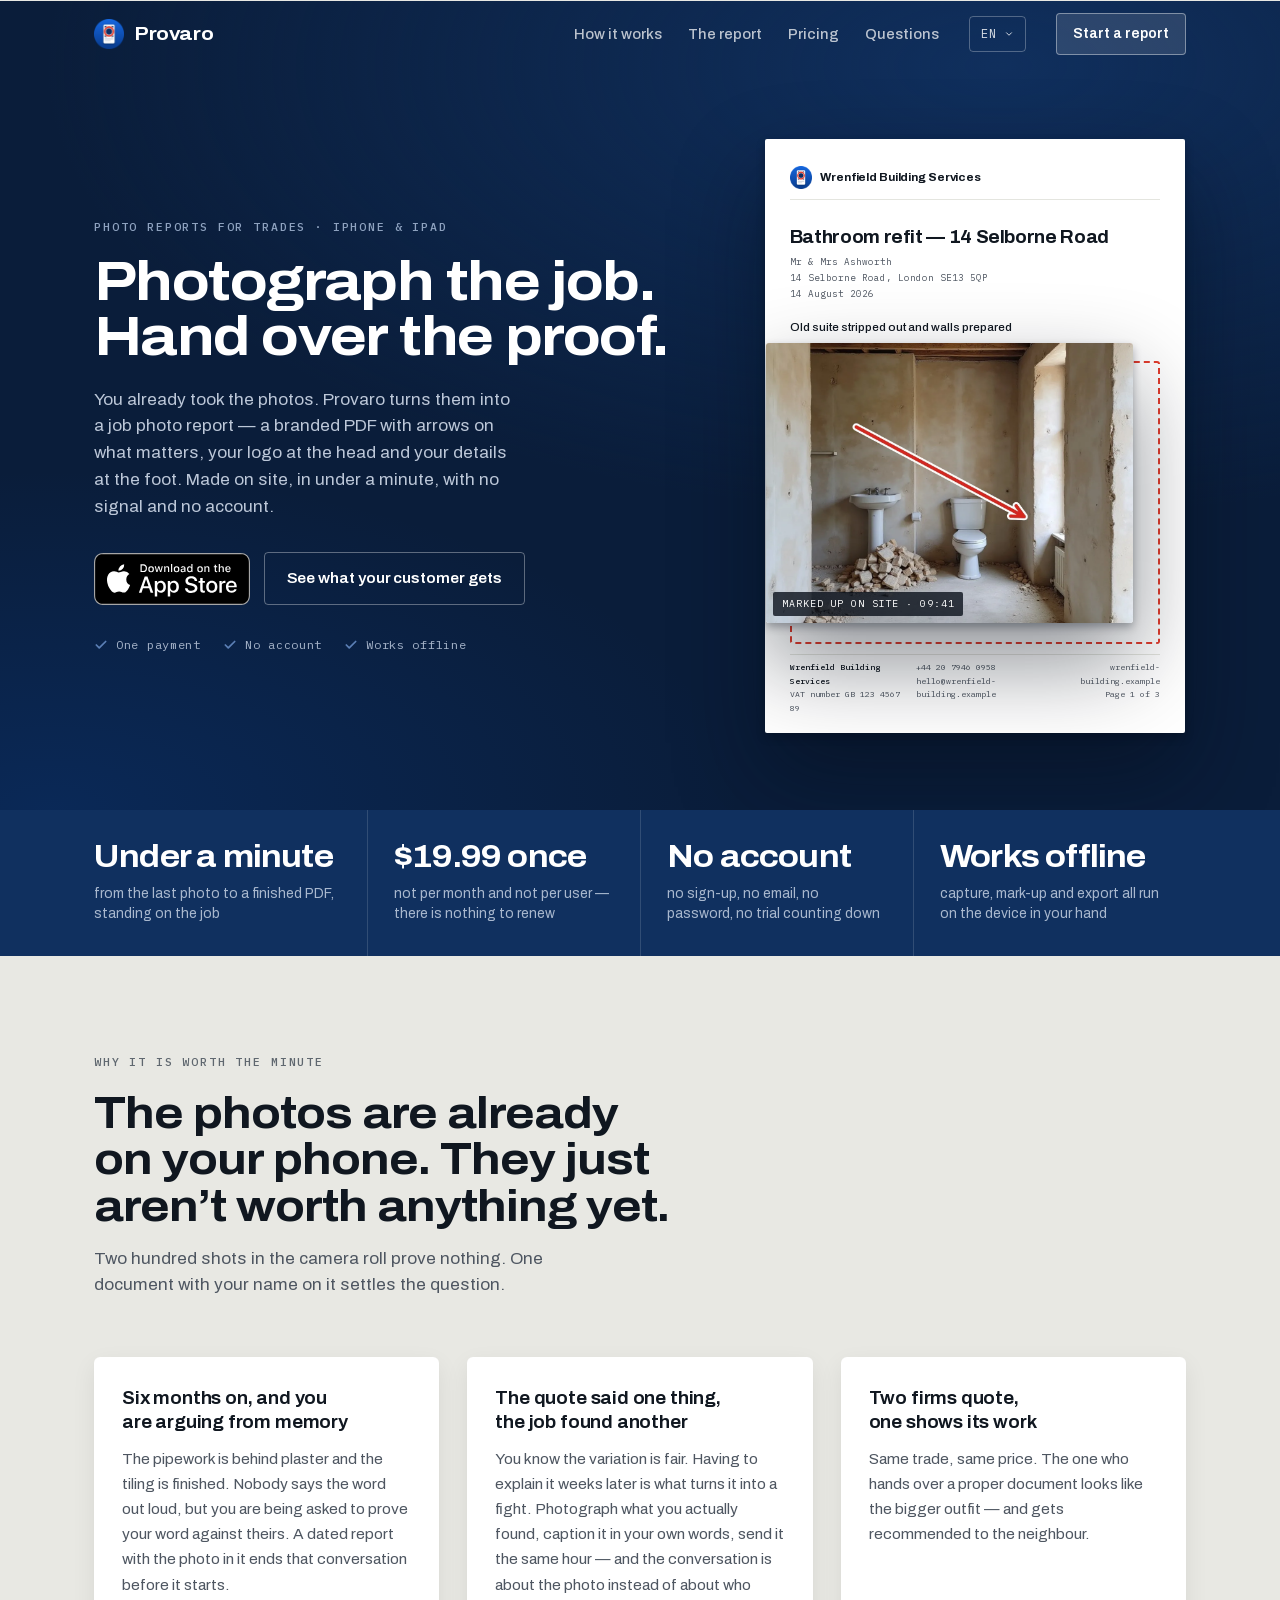
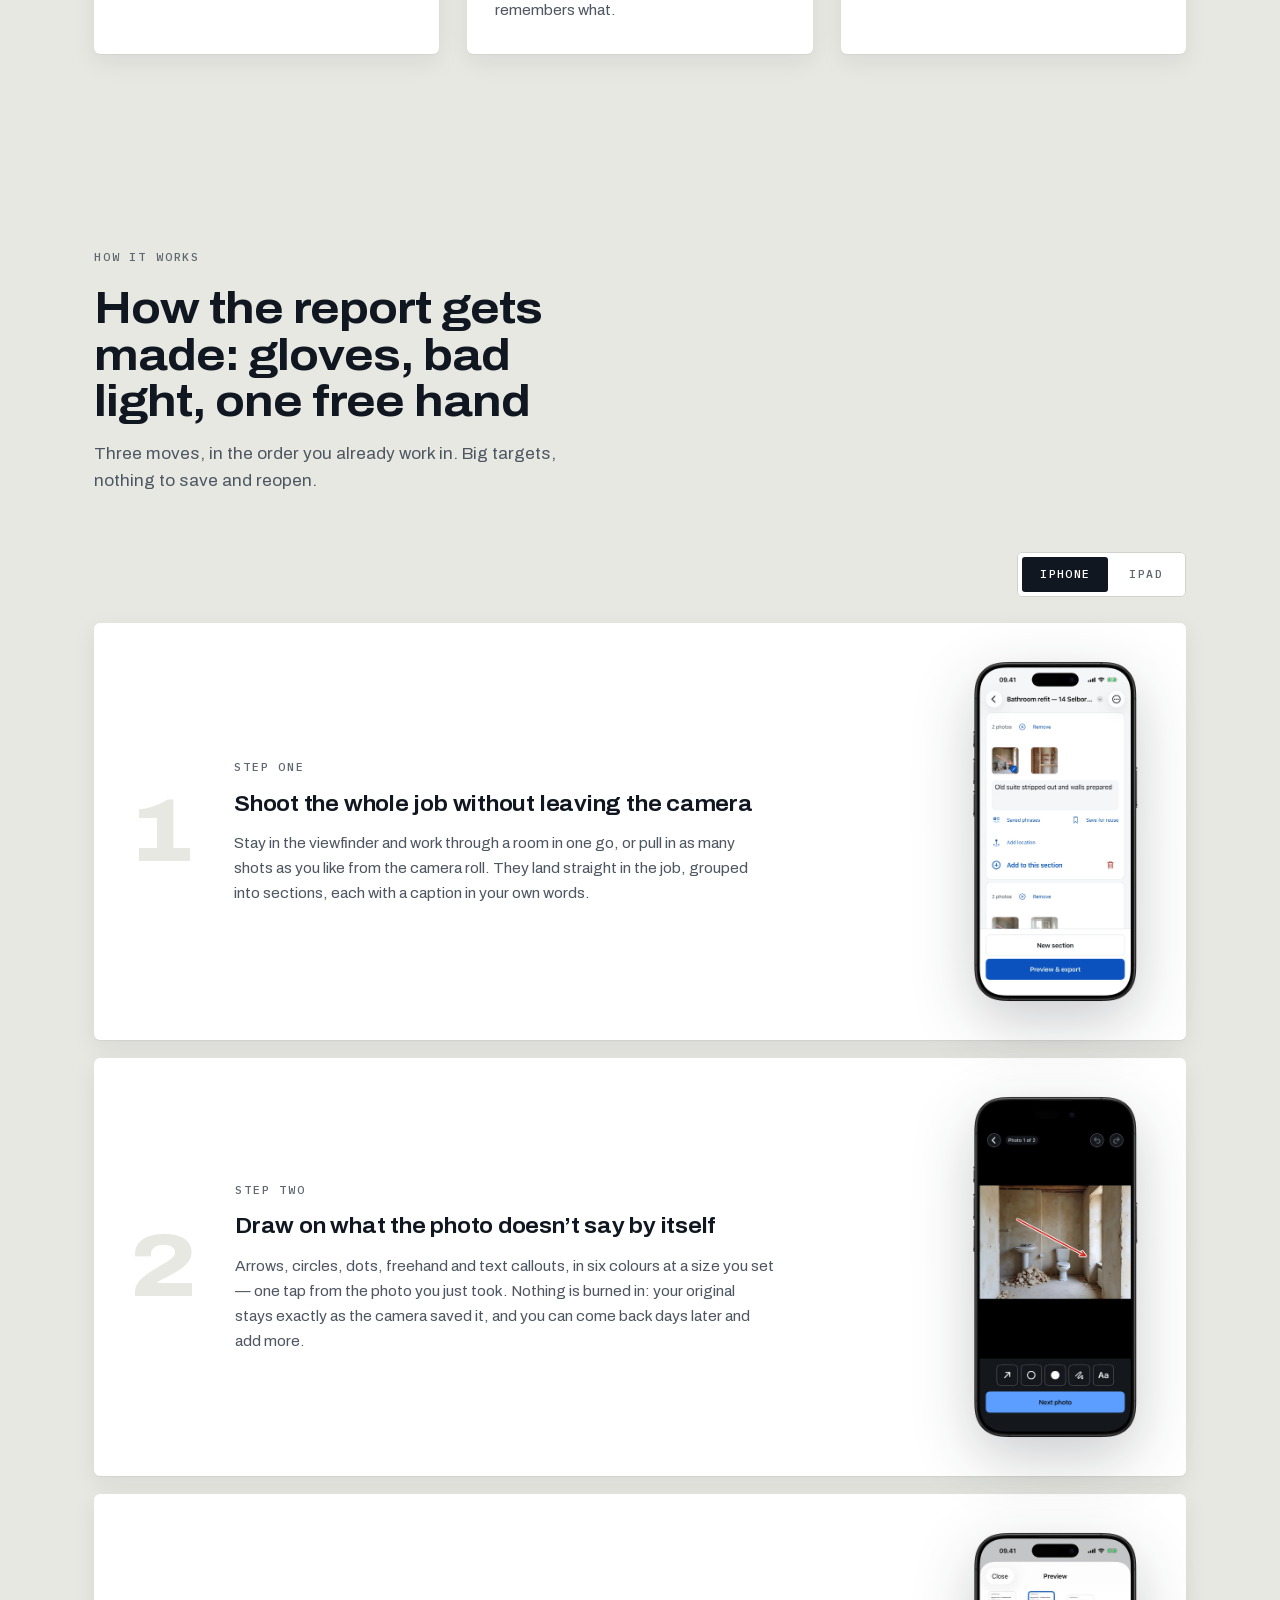
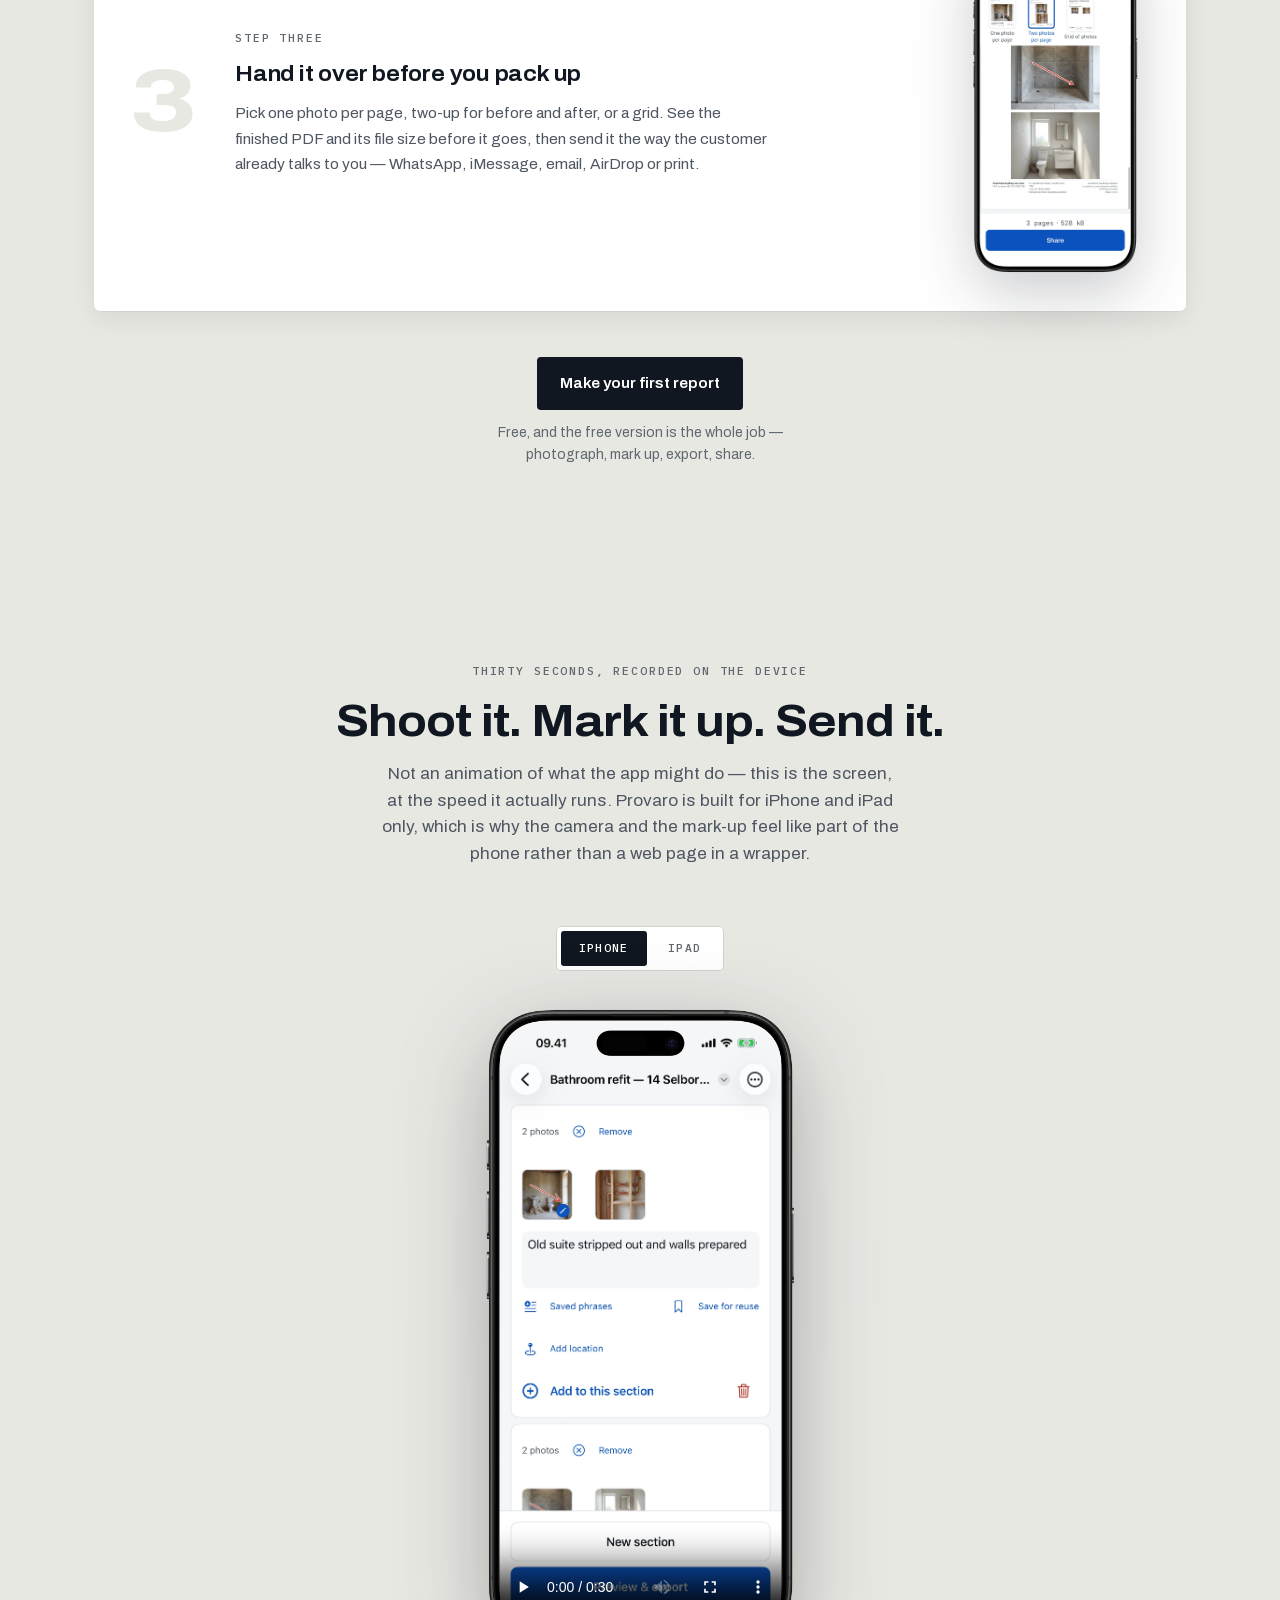
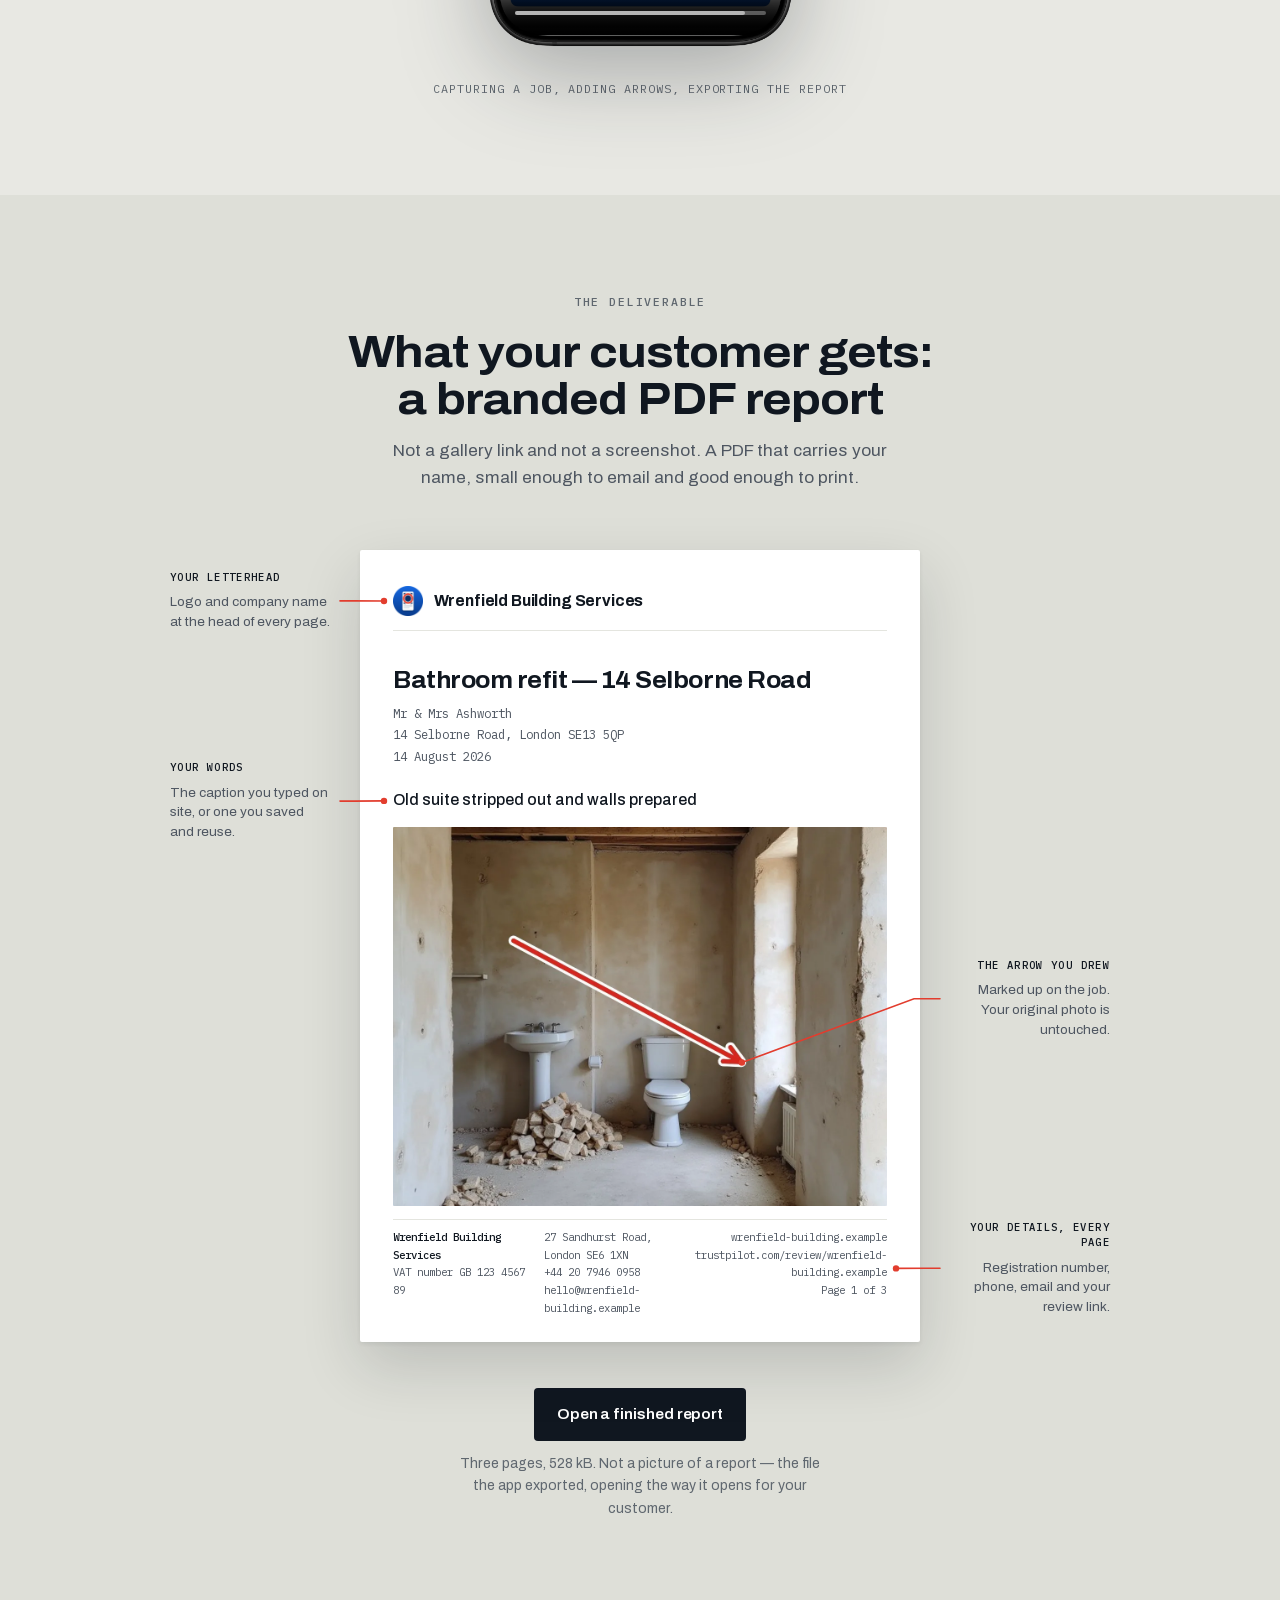
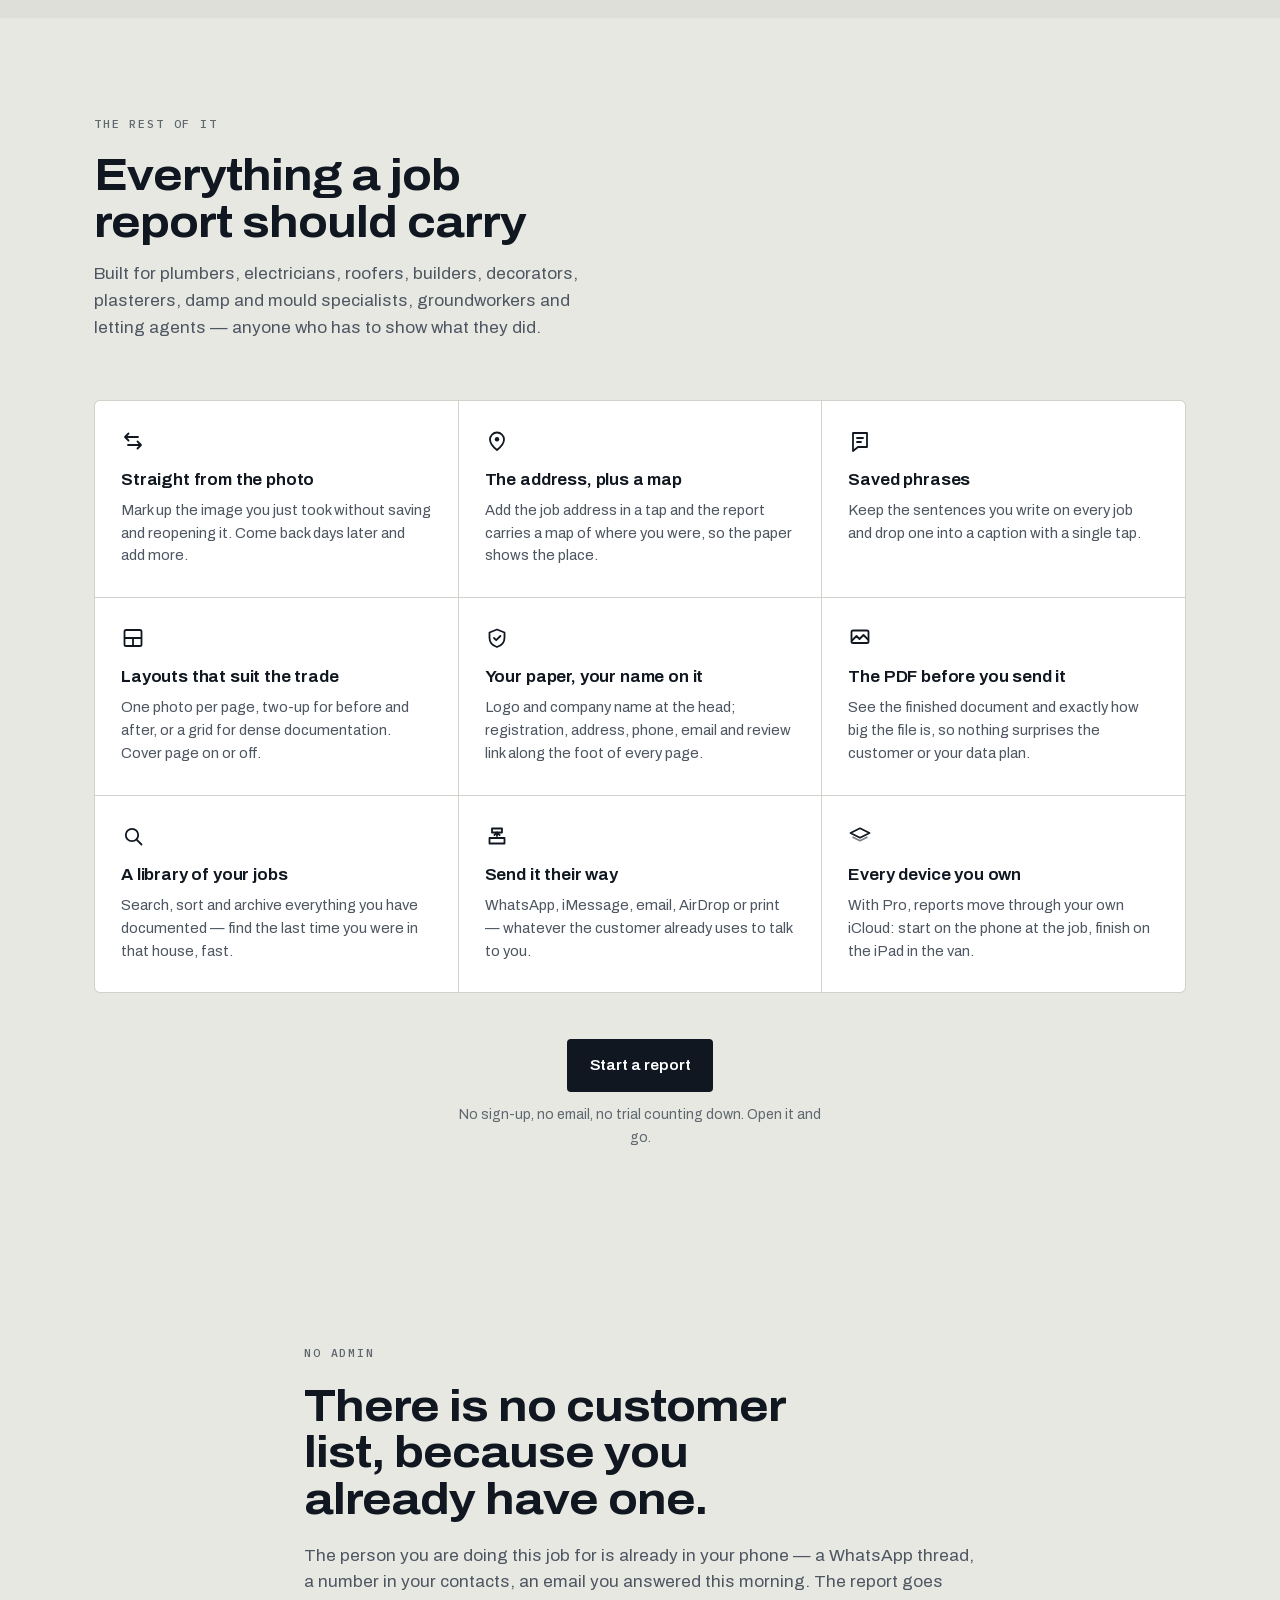
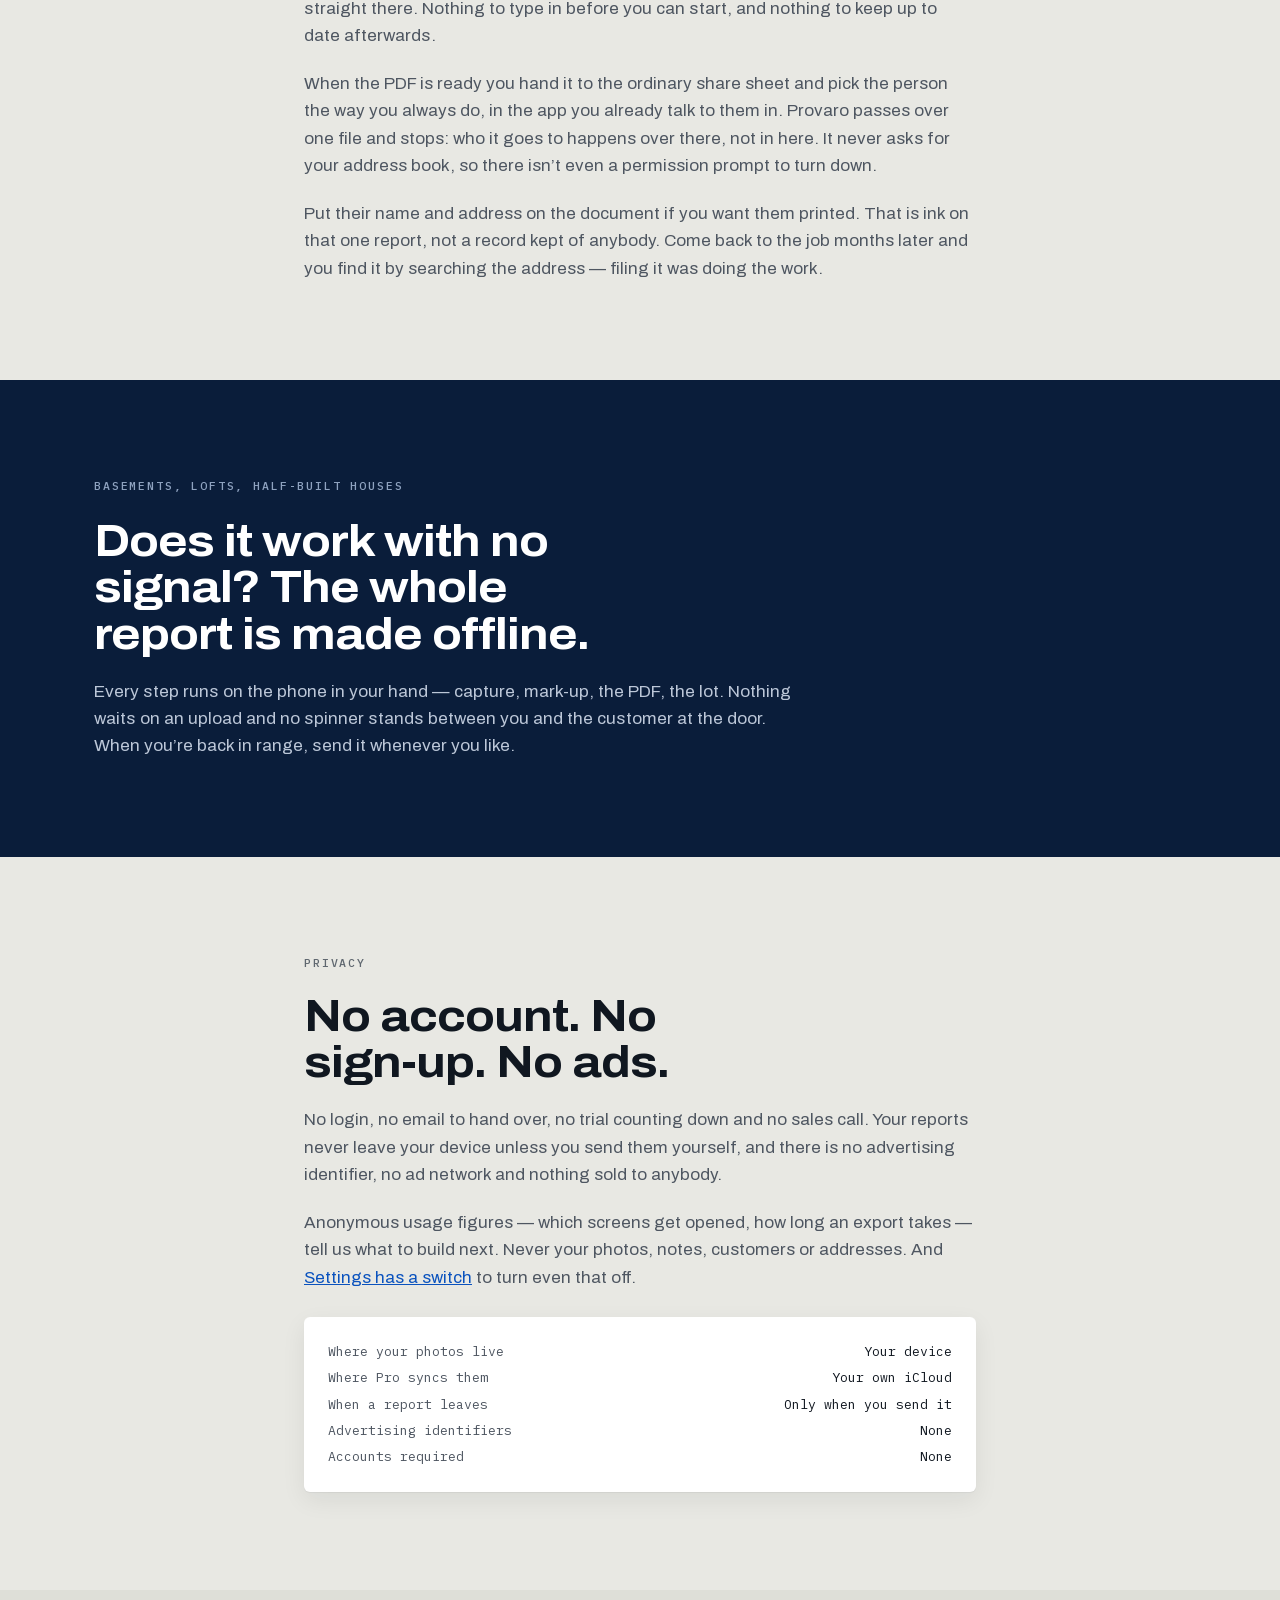
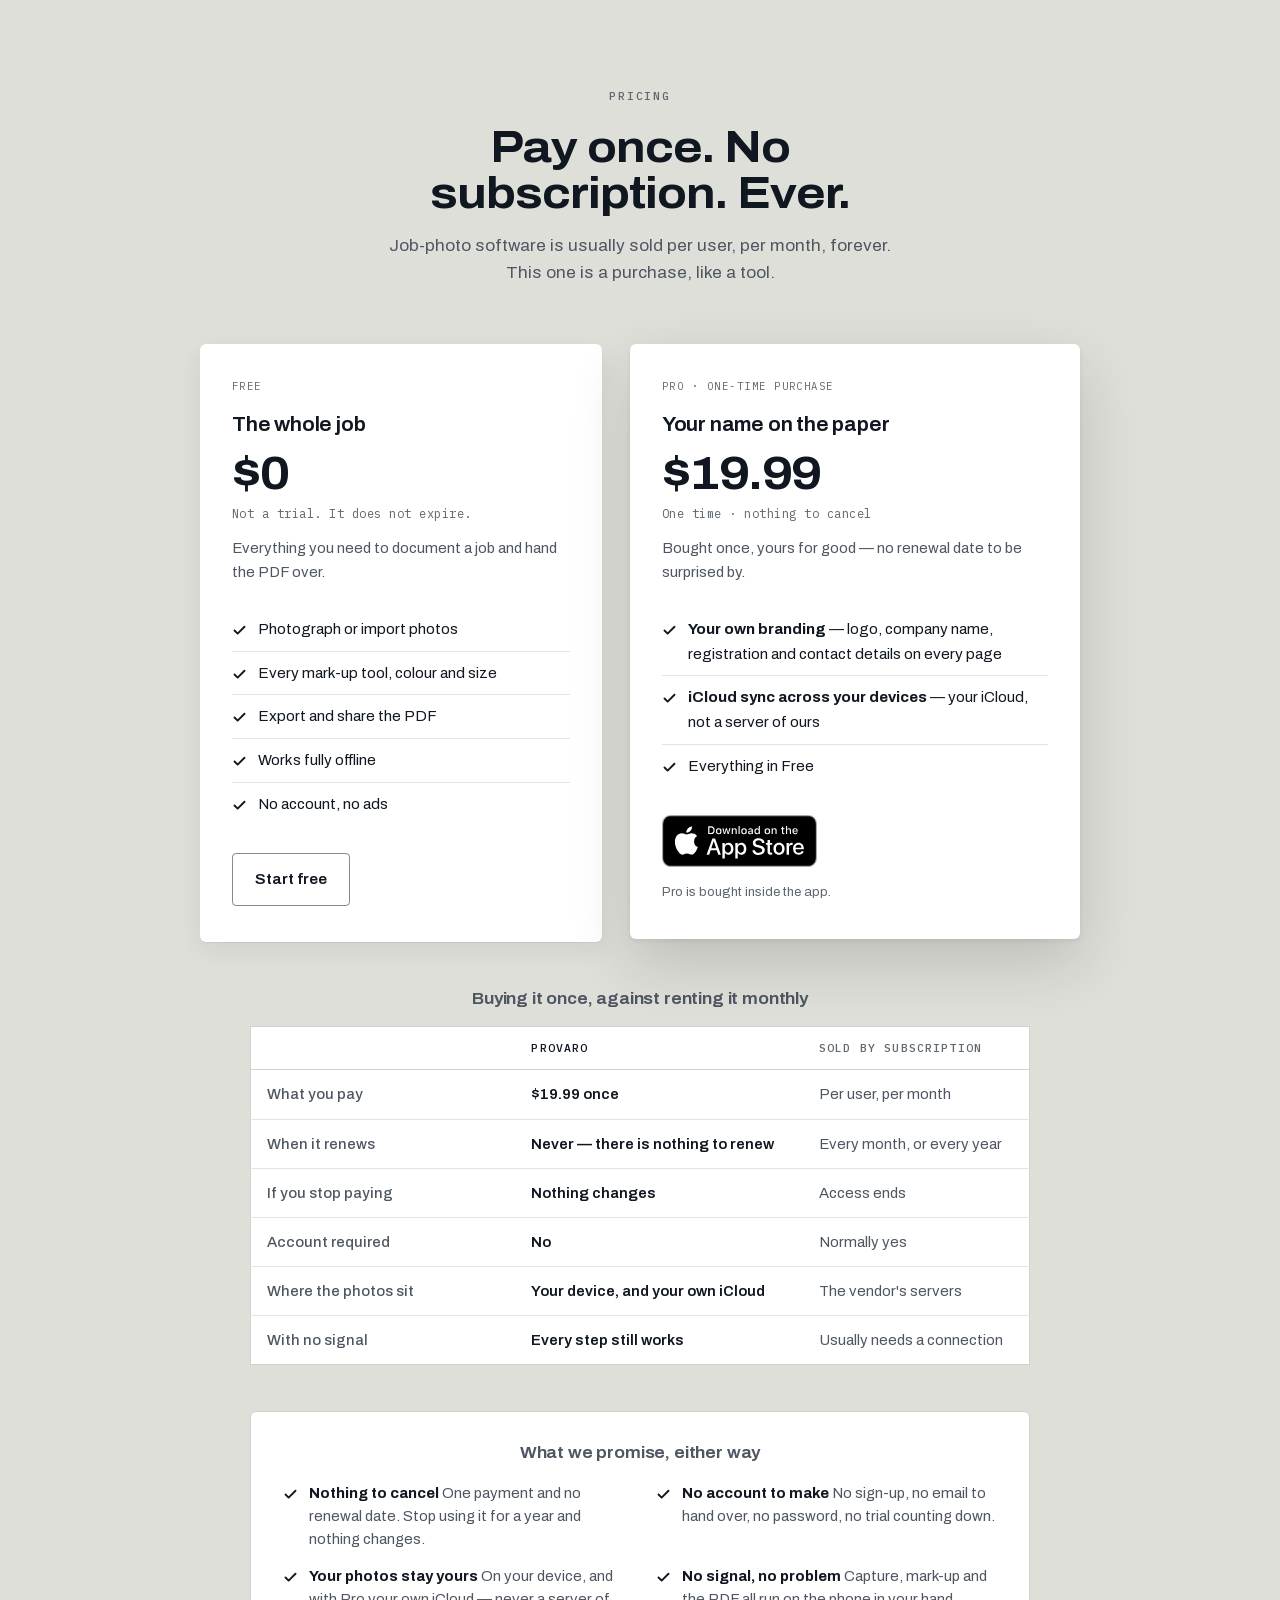
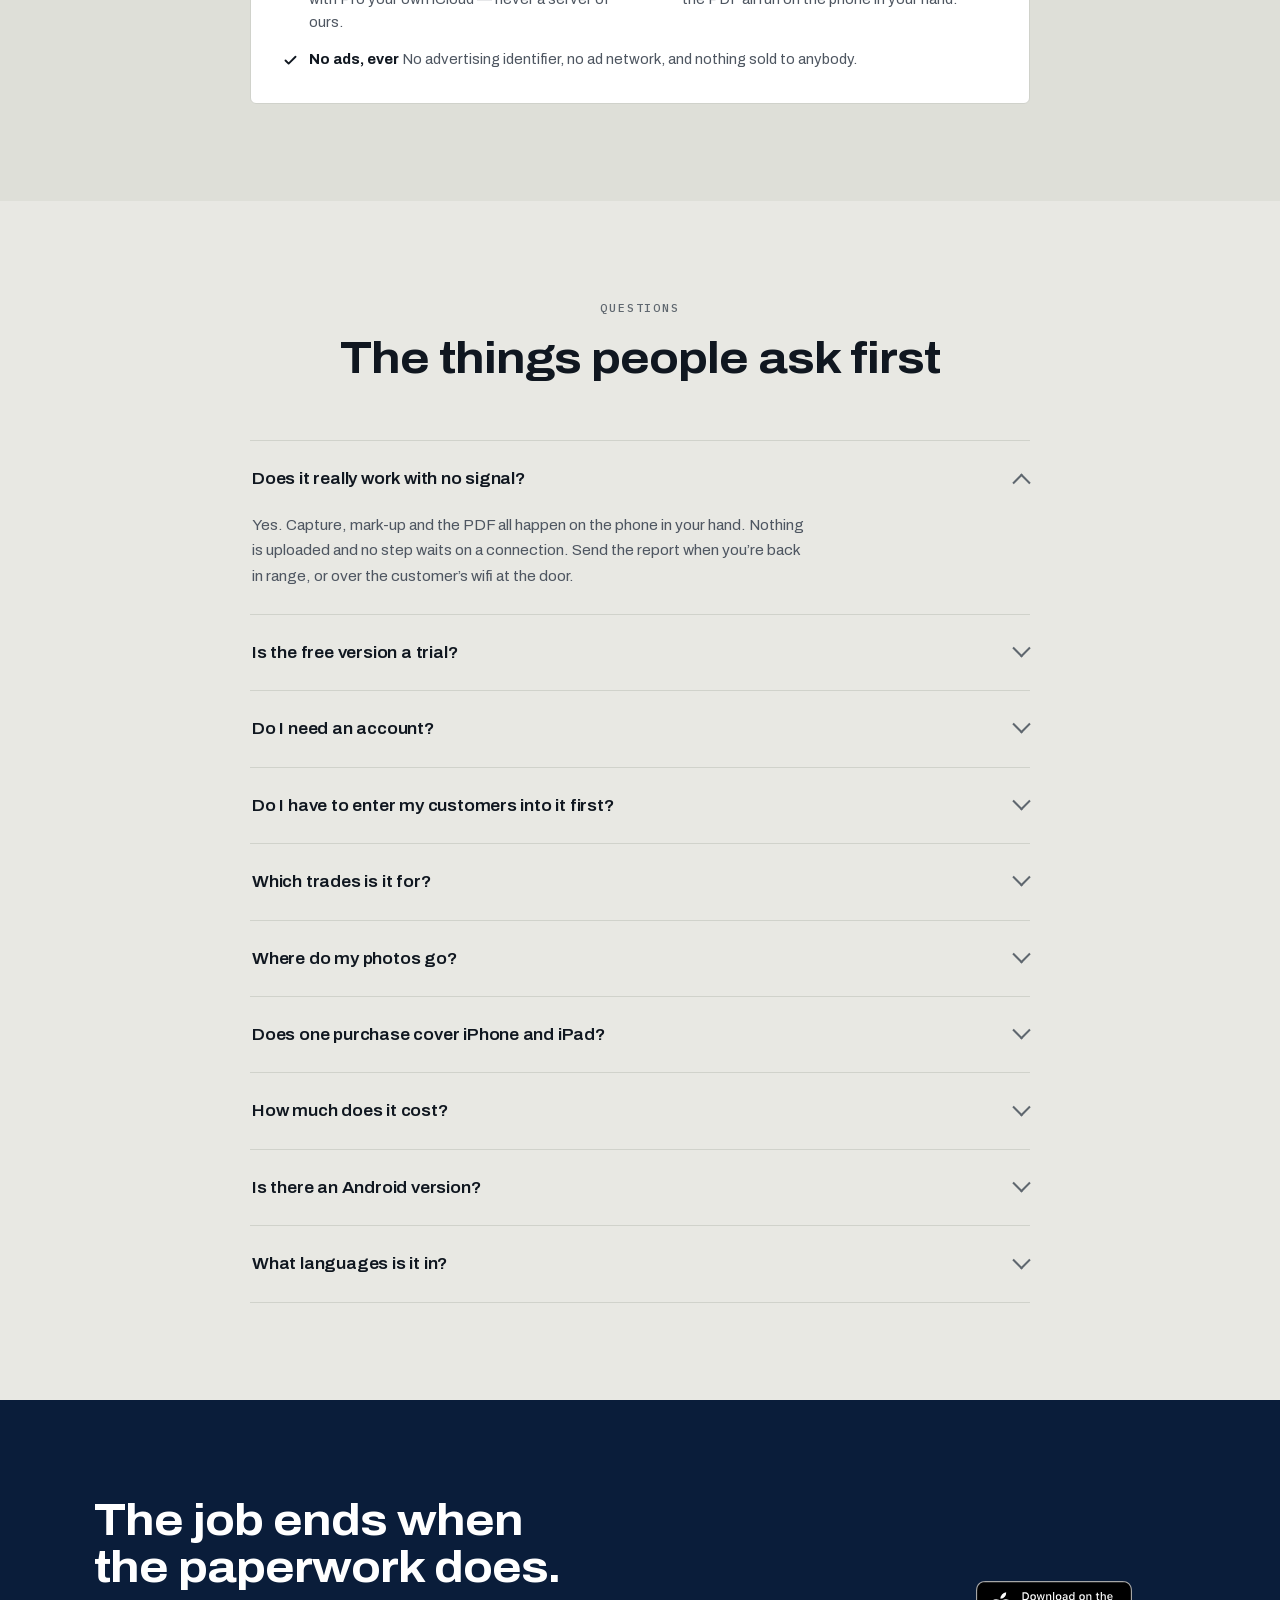
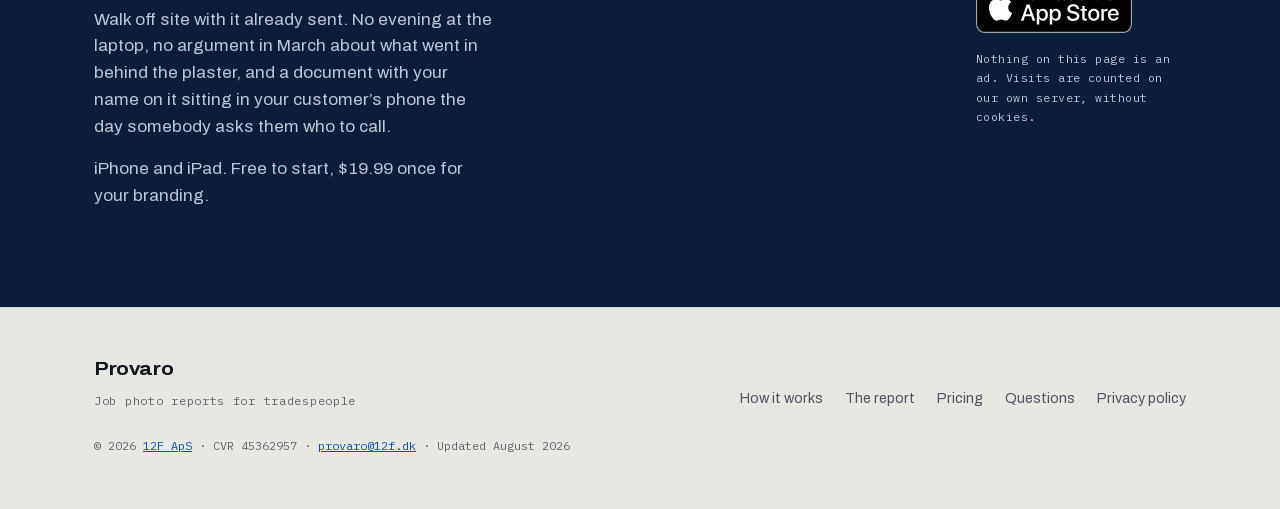
==== commit 0341e869: "Hand over the document instead of a picture of it The deliverable section described a PDF, showed a " ====
--- a/index.html
+++ b/index.html
@@ -374,7 +374,7 @@
             <p class="doc-title">Bathroom refit &mdash; 14 Selborne Road</p>
             <p class="doc-meta">
               Mr &amp; Mrs Ashworth<br />
-              14 Selborne Road, London SE6 1XN<br />
+              14 Selborne Road, London SE13 5QP<br />
               14 August 2026
             </p>
             <p class="doc-caption">Old suite stripped out and walls prepared</p>
@@ -387,9 +387,9 @@
               </div>
             </div>
             <div class="doc-foot">
-              <div><strong>Wrenfield Building Services</strong>VAT GB 123 4567 89</div>
-              <div>+44 20 7946 0958<br />hello@wrenfield.example</div>
-              <div>wrenfield.example<br />Page 1 of 3</div>
+              <div><strong>Wrenfield Building Services</strong>VAT number GB 123 4567 89</div>
+              <div>+44 20 7946 0958<br />hello@wrenfield-building.example</div>
+              <div>wrenfield-building.example<br />Page 1 of 3</div>
             </div>
           </article>
         </div>
@@ -574,7 +574,7 @@
               <p class="doc-title">Bathroom refit &mdash; 14 Selborne Road</p>
               <p class="doc-meta">
                 Mr &amp; Mrs Ashworth<br />
-                14 Selborne Road, London SE6 1XN<br />
+                14 Selborne Road, London SE13 5QP<br />
                 14 August 2026
               </p>
               <p class="doc-caption" data-anno="caption">Old suite stripped out and walls prepared</p>
@@ -589,9 +589,9 @@
                 </div>
               </div>
               <div class="doc-foot" data-anno="foot">
-                <div><strong>Wrenfield Building Services</strong>VAT GB 123 4567 89</div>
-                <div>27 Sandhurst Road, London SE6 1XN<br />+44 20 7946 0958<br />hello@wrenfield.example</div>
-                <div>wrenfield.example<br />Review us on Trustpilot<br />Page 1 of 3</div>
+                <div><strong>Wrenfield Building Services</strong>VAT number GB 123 4567 89</div>
+                <div>27 Sandhurst Road, London SE6 1XN<br />+44 20 7946 0958<br />hello@wrenfield-building.example</div>
+                <div>wrenfield-building.example<br />trustpilot.com/review/wrenfield-building.example<br />Page 1 of 3</div>
               </div>
             </article>
           </div>
@@ -602,6 +602,10 @@
             <li><b>The arrow you drew</b>Marked up on the job. Your original photo is untouched.</li>
             <li><b>Your details, every page</b>Registration number, phone, email and your review link.</li>
           </ul>
+        </div>
+        <div class="section-cta">
+          <a class="btn btn-solid" href="assets/provaro-sample-report.pdf" target="_blank" rel="noopener">Open a finished report</a>
+          <p class="section-cta-note">Three pages, 528&nbsp;kB. Not a picture of a report — the file the app exported, opening the way it opens for your customer.</p>
         </div>
       </div>
     </section>
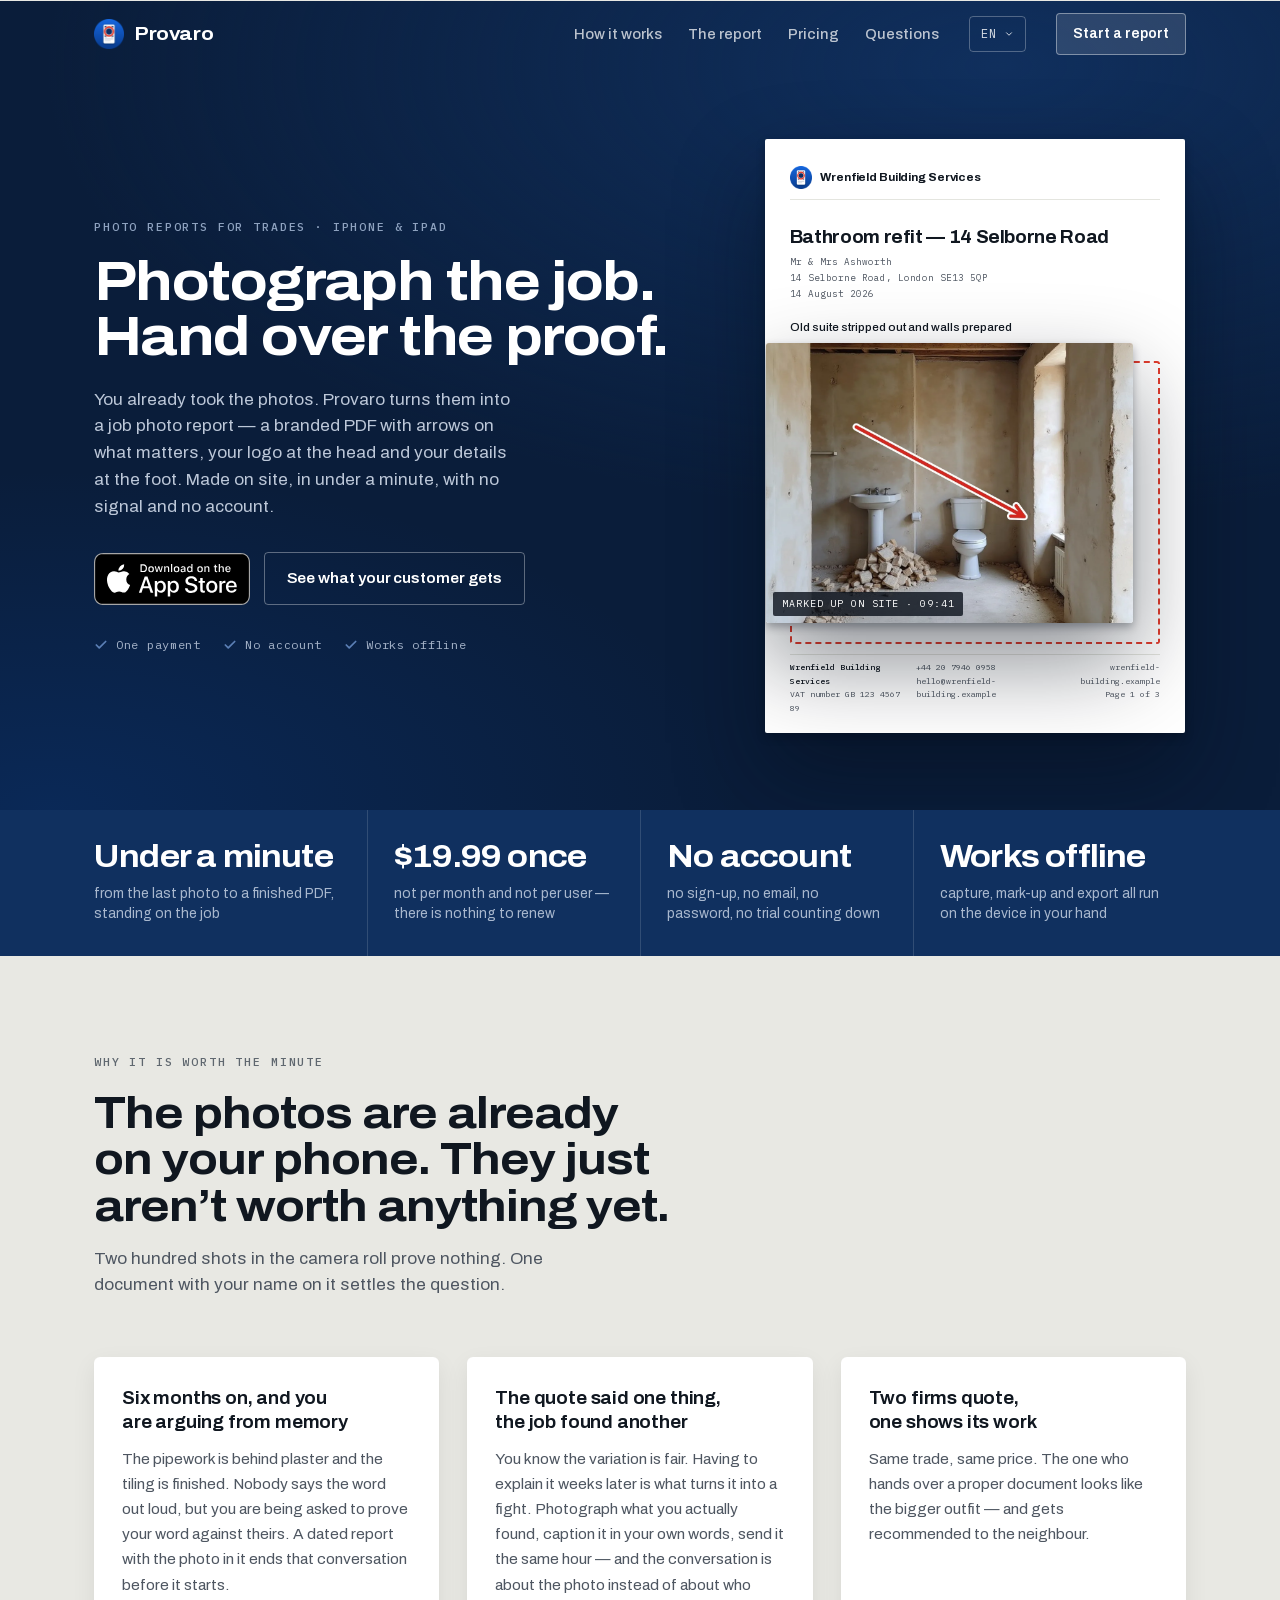
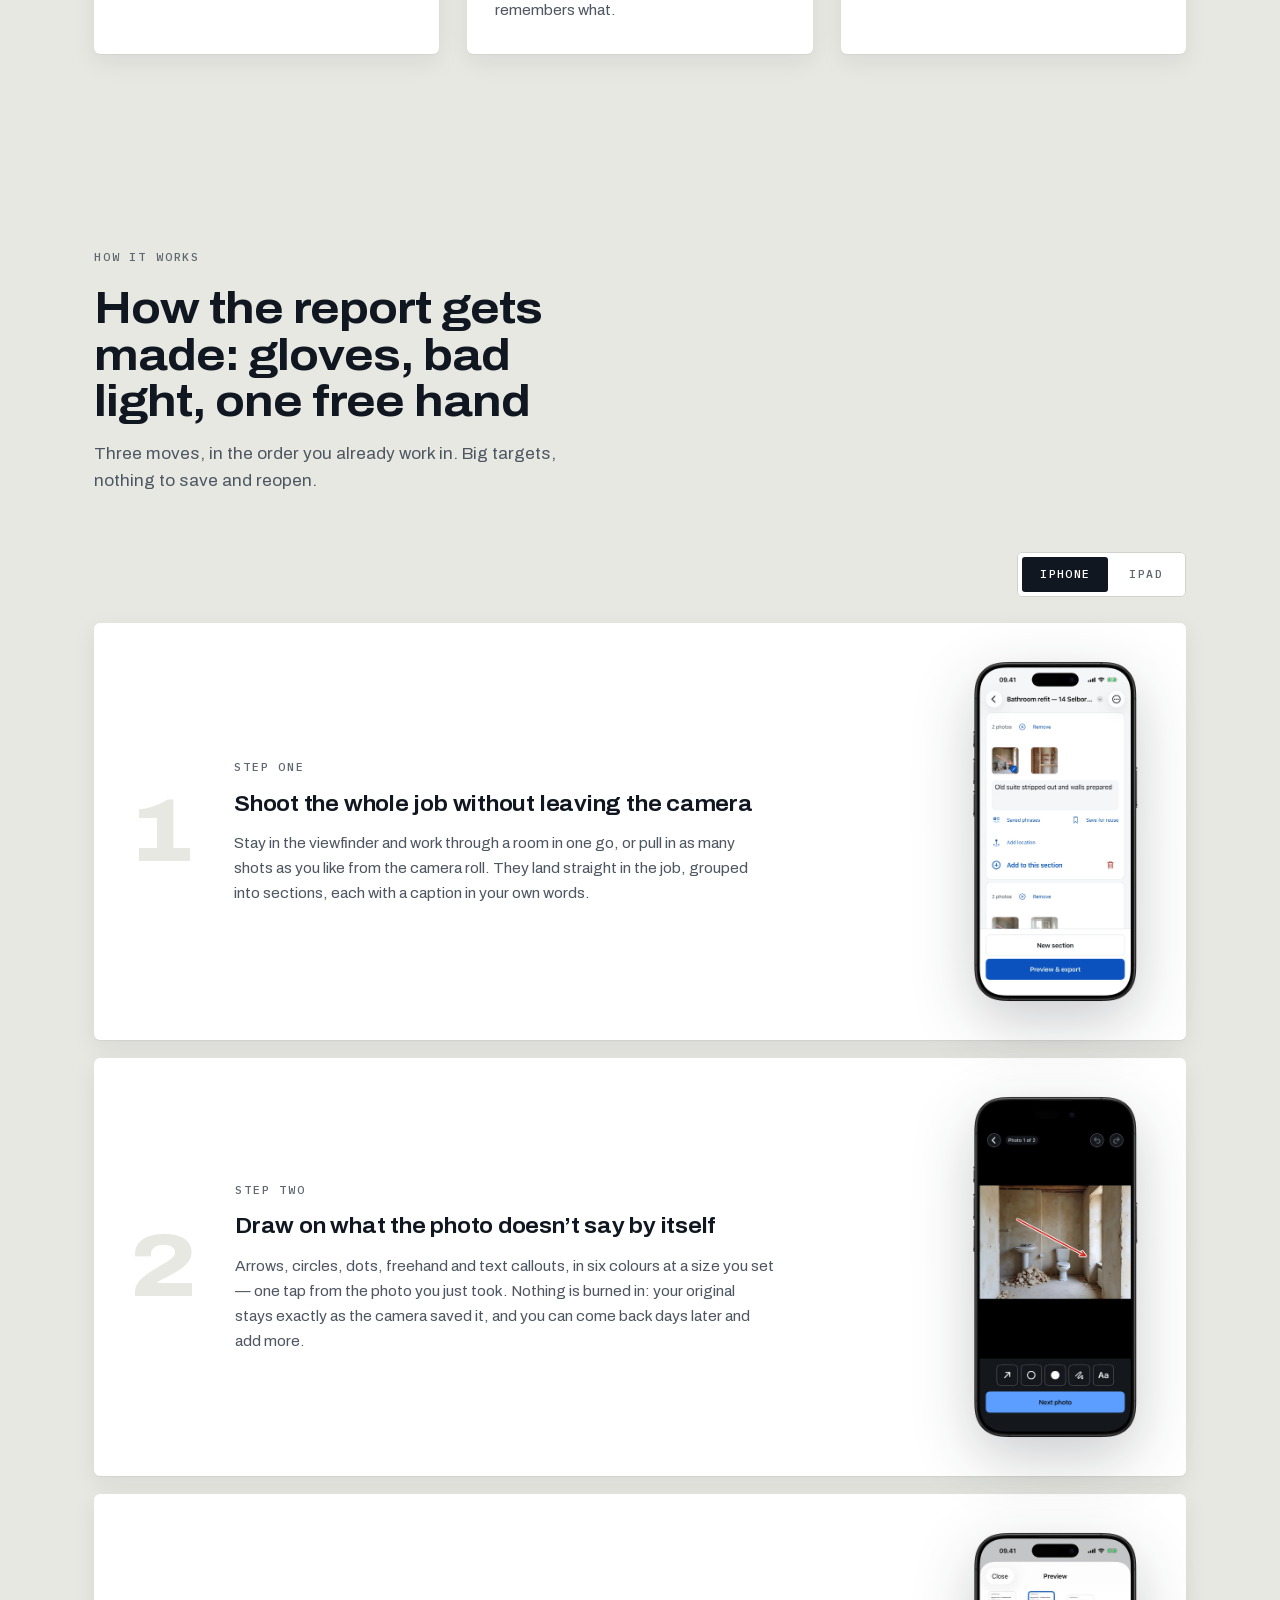
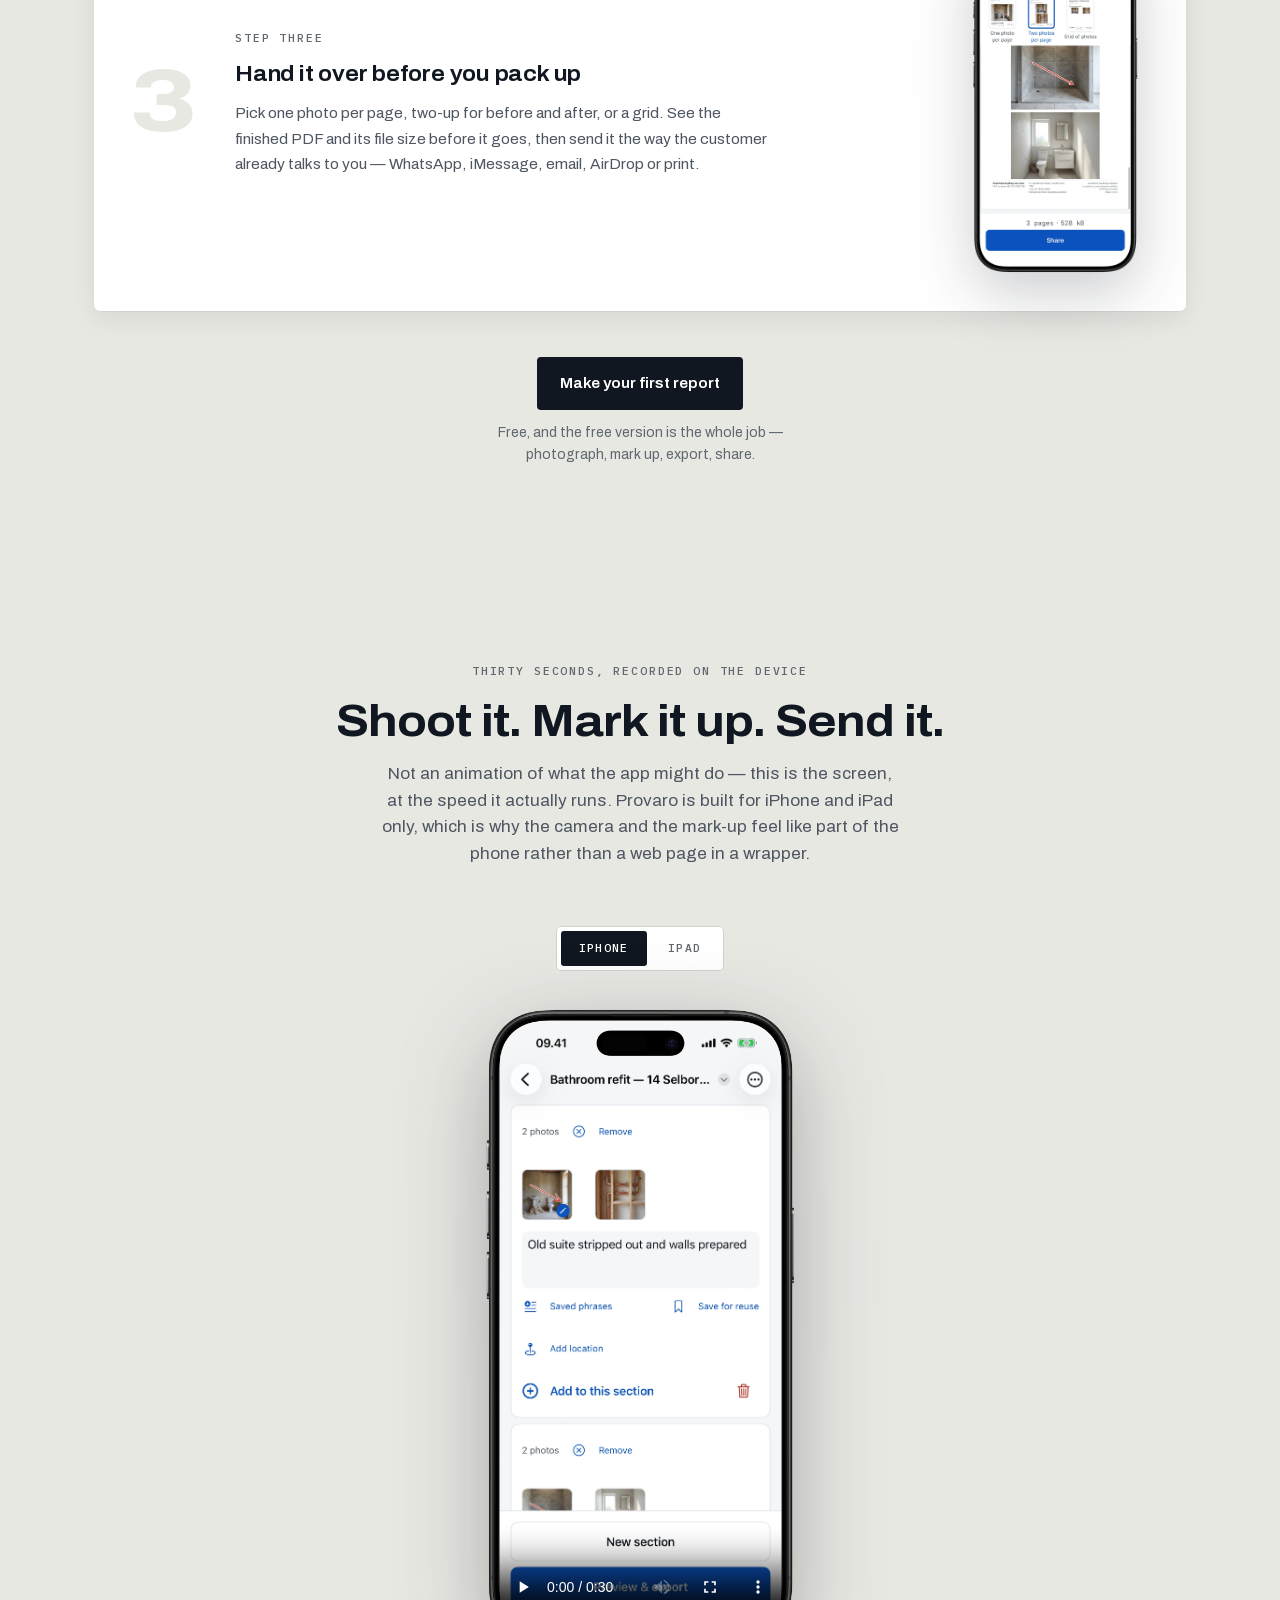
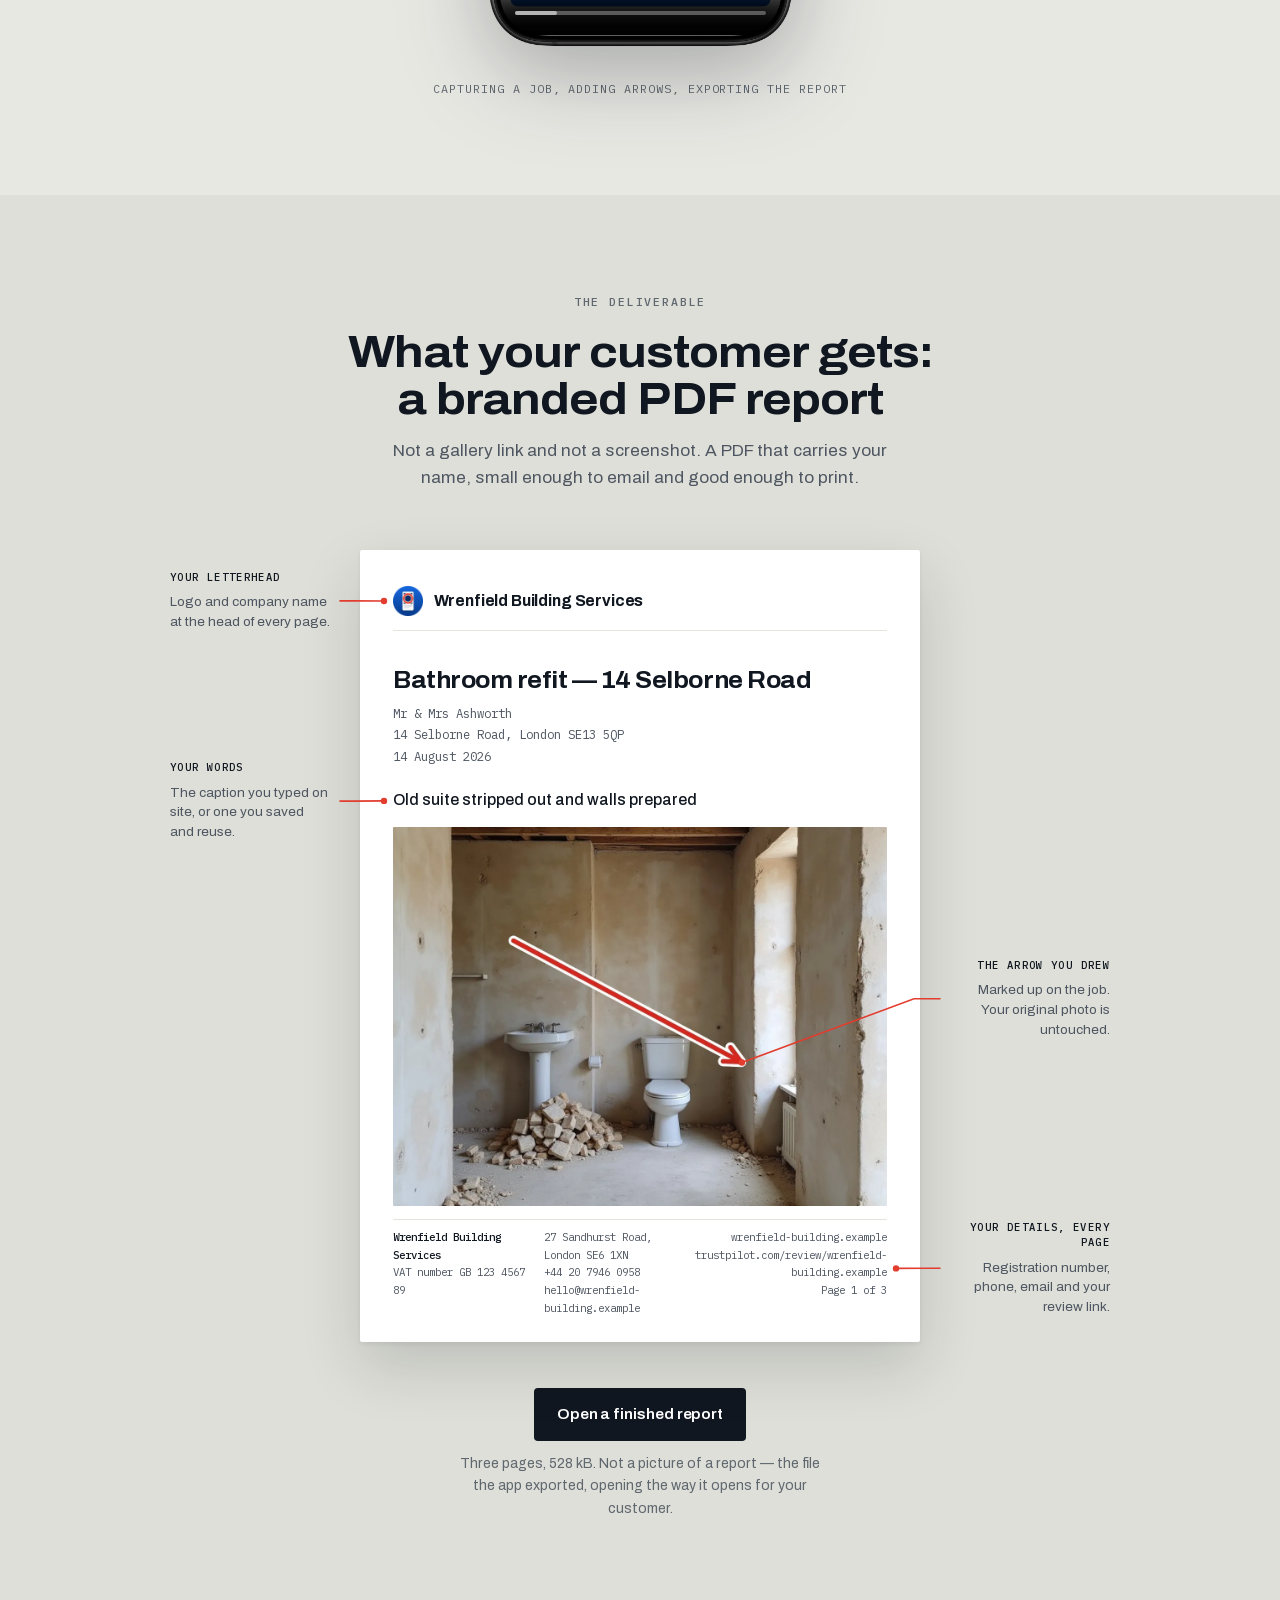
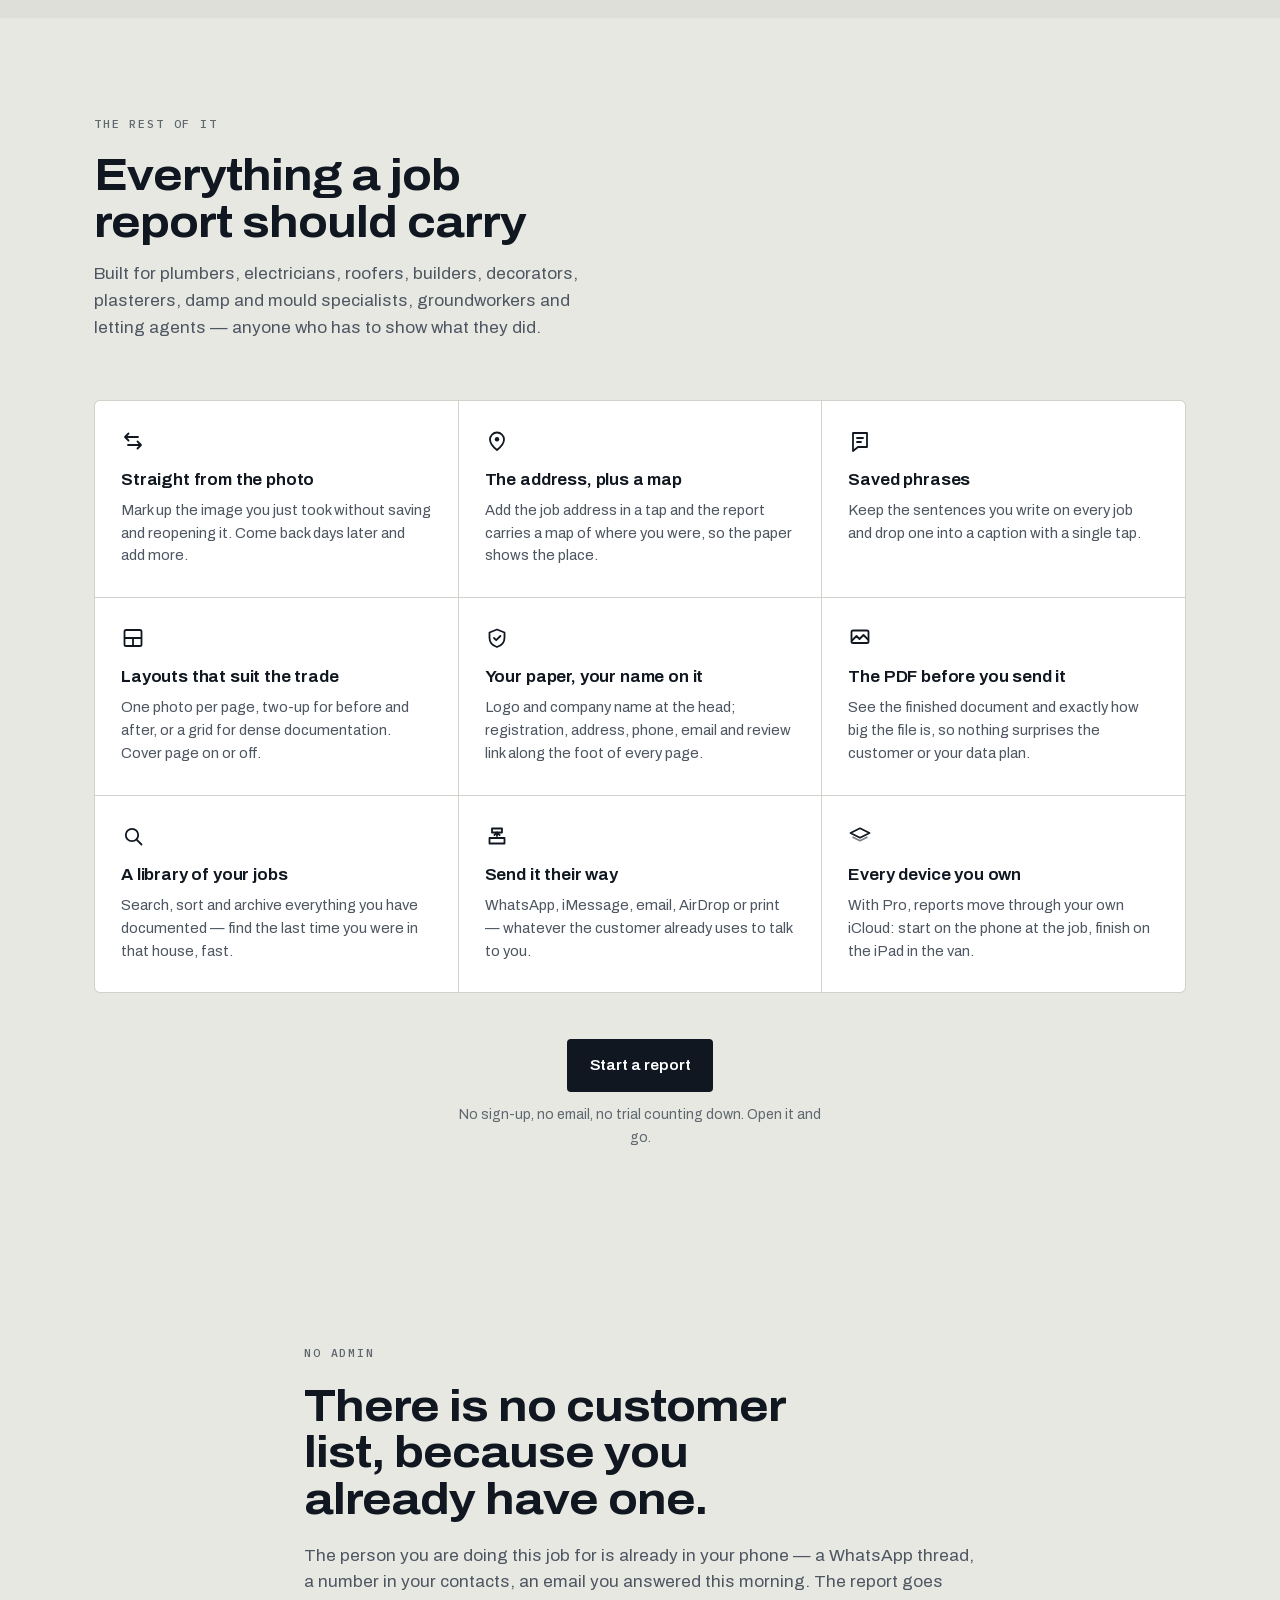
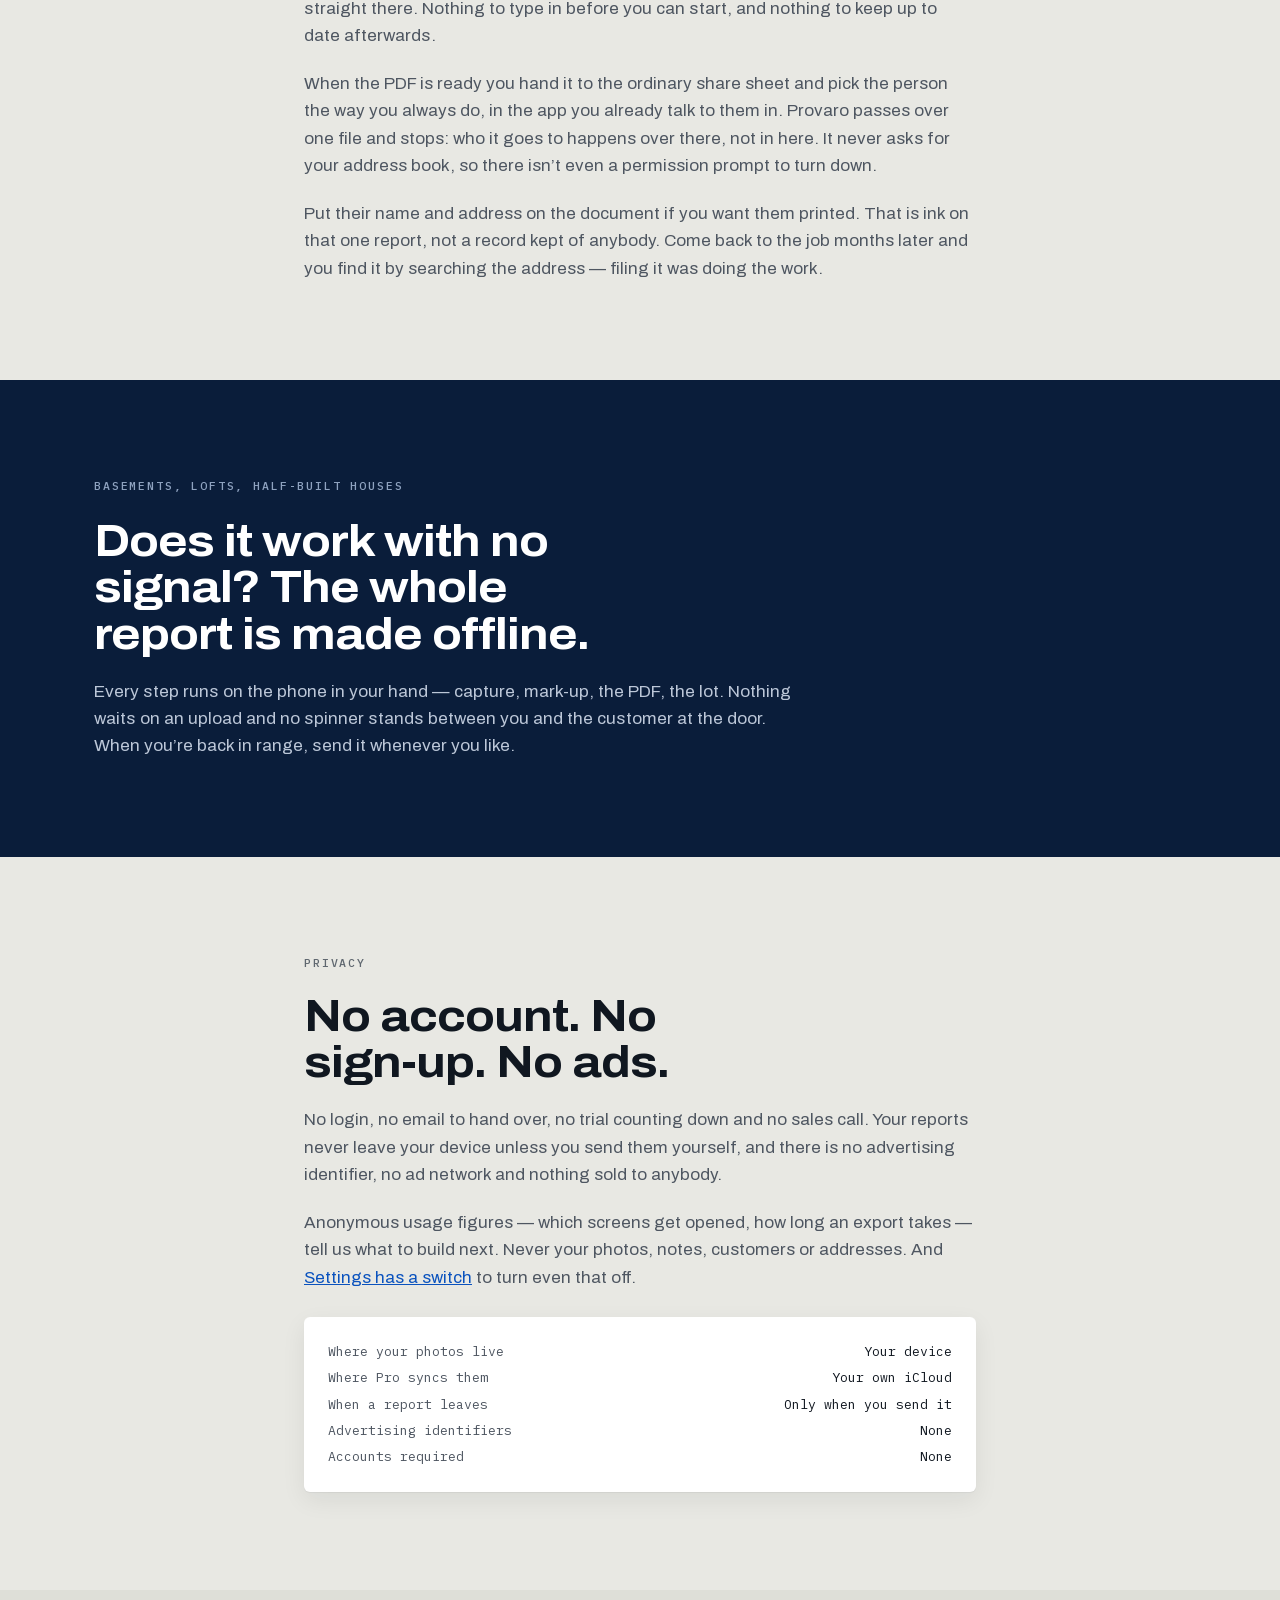
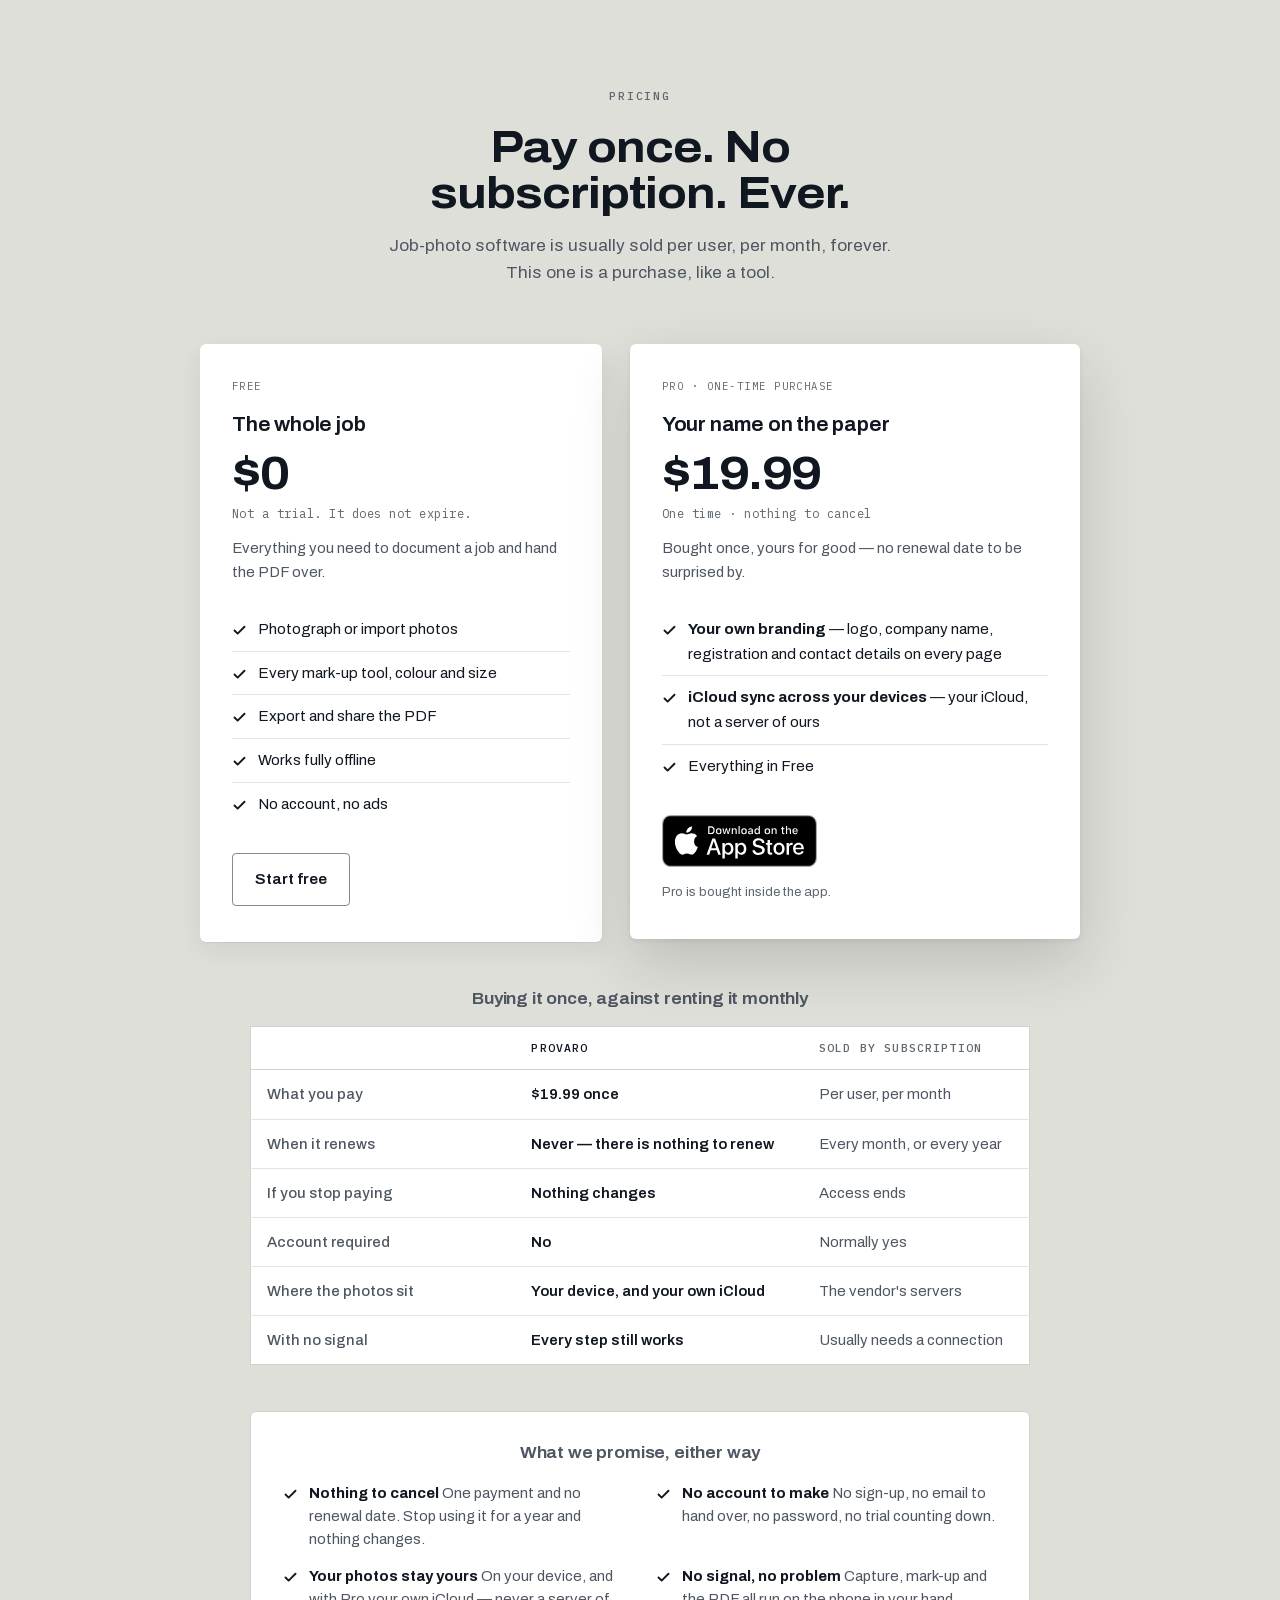
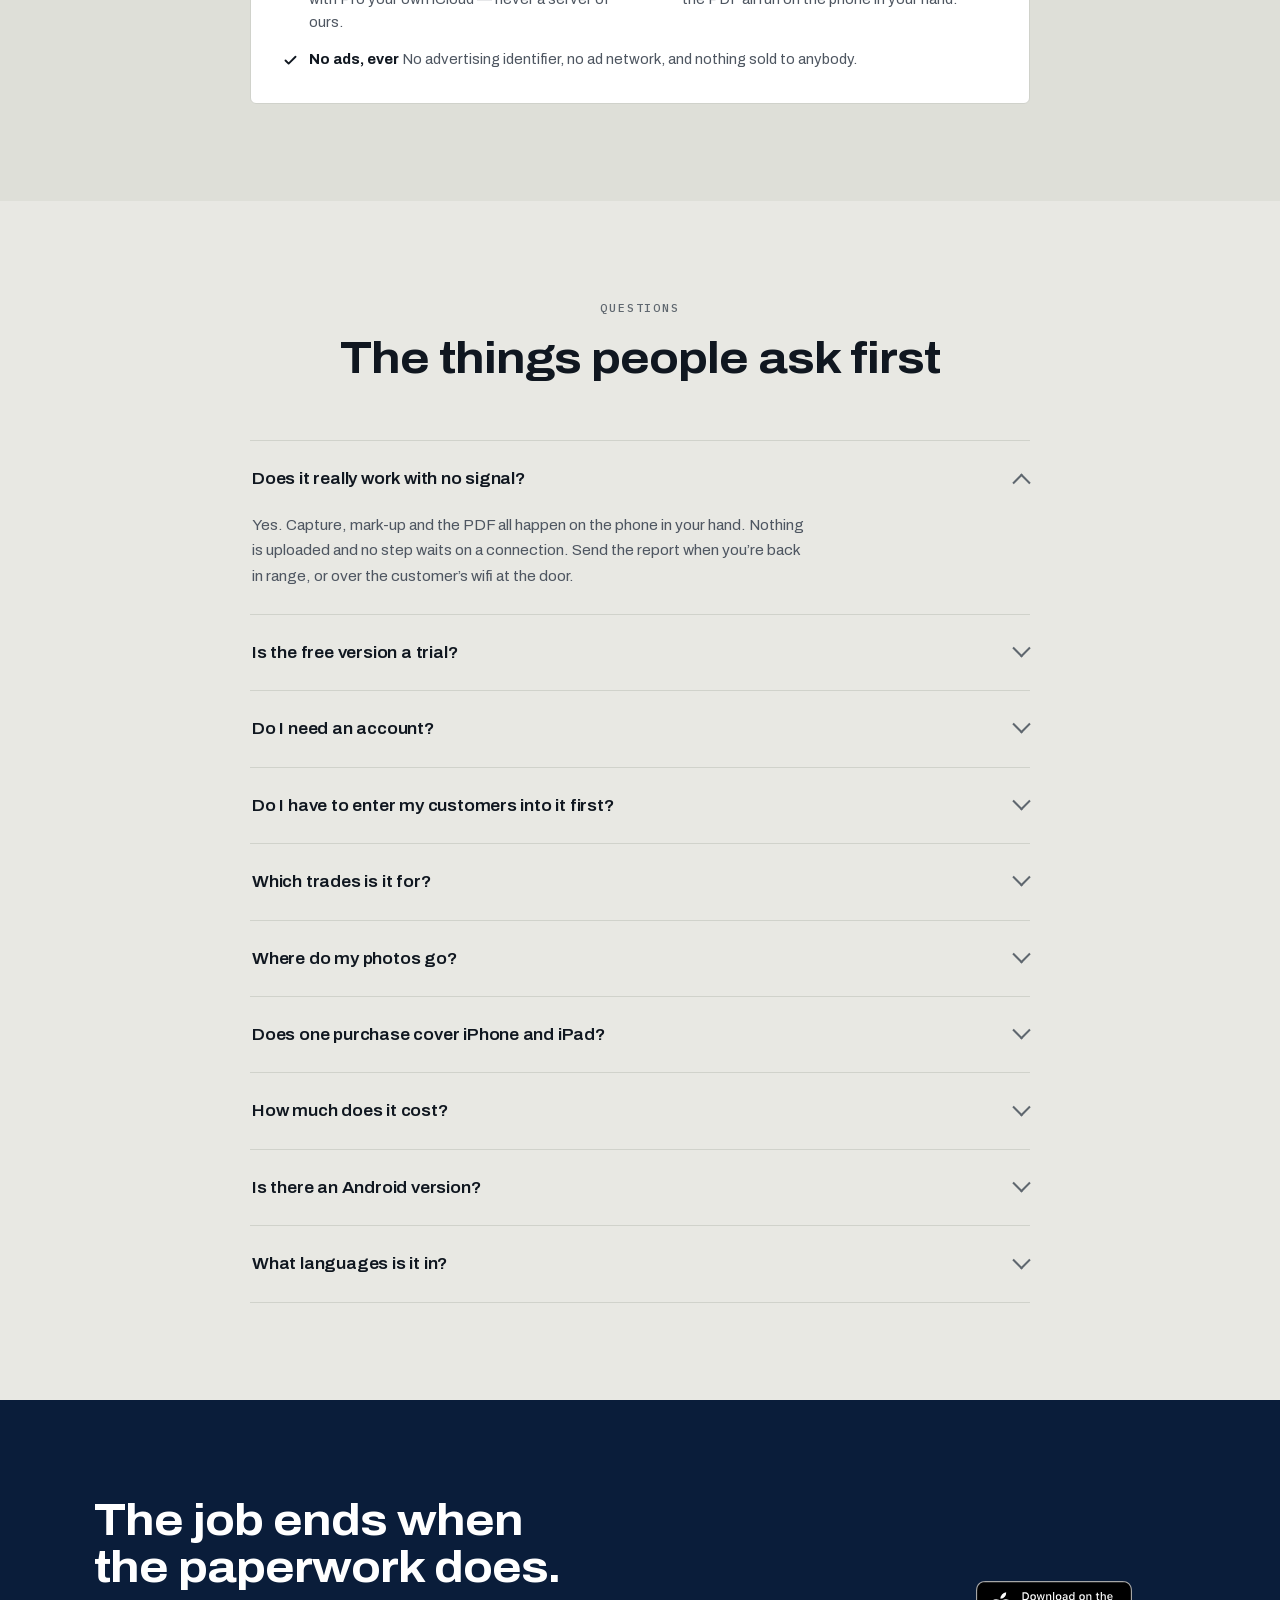
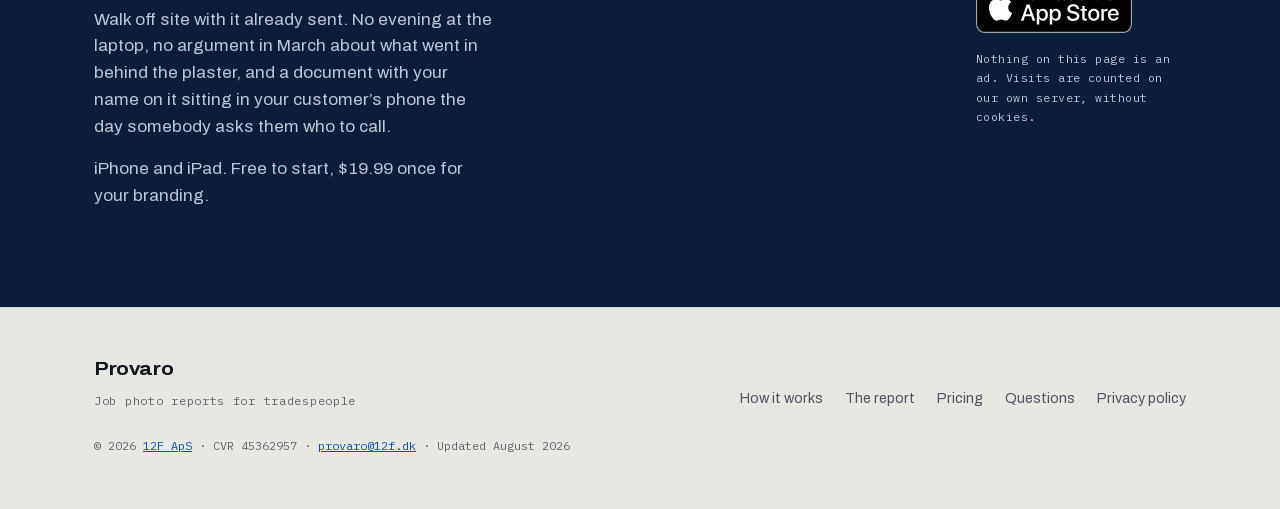
==== commit 8b573029: "Track App Store clicks with Umami Add data-umami-event=appstore-click + data-umami-event-placement t" ====
--- a/index.html
+++ b/index.html
@@ -181,7 +181,10 @@
        It is the only request this page makes to anywhere but itself, which is
        why the fonts below it are self-hosted and the closing fineprint says
        plainly that visits are counted. -->
-  <script defer src="https://umami.robert-jensen.dk/script.js" data-website-id="007e0c65-405a-4881-99a3-ca9bb0895715"></script>
+  <!-- Umami analytics: production-hostname guard — local dev (localhost/127.0.0.1/preview domains) never reports to the provaro.12f.dk production site. -->
+<script>
+(function(){var H="provaro.12f.dk",d=document;if(location.hostname===H||location.hostname==="www."+H){var s=d.createElement("script");s.src="https://umami.robert-jensen.dk/script.js";s.defer=true;s.dataset.websiteId="007e0c65-405a-4881-99a3-ca9bb0895715";s.dataset.performance="true";d.head.appendChild(s);}})();
+</script>
 
   <script type="application/ld+json">
   {
@@ -335,7 +338,7 @@
         </nav>
       </details>
       <!-- /i18n:langpick -->
-      <a class="header-cta" href="https://apps.apple.com/us/app/provaro-job-photo-reports/id6800068309?ct=site-provaro&amp;mt=8" target="_blank" rel="noopener">Start a report</a>
+      <a data-umami-event="appstore-click" data-umami-event-placement="nav" class="header-cta" href="https://apps.apple.com/us/app/provaro-job-photo-reports/id6800068309?ct=site-provaro&amp;mt=8" target="_blank" rel="noopener">Start a report</a>
     </div>
   </header>
 
@@ -353,7 +356,7 @@
             no account.
           </p>
           <div class="actions">
-            <a class="appstore" href="https://apps.apple.com/us/app/provaro-job-photo-reports/id6800068309?ct=site-provaro&amp;mt=8" target="_blank" rel="noopener">
+            <a data-umami-event="appstore-click" data-umami-event-placement="cta" class="appstore" href="https://apps.apple.com/us/app/provaro-job-photo-reports/id6800068309?ct=site-provaro&amp;mt=8" target="_blank" rel="noopener">
               <img src="assets/img/appstore-badge.svg" alt="Download on the App Store" width="120" height="40" />
             </a>
             <a class="btn btn-line" href="#report">See what your customer gets</a>
@@ -501,7 +504,7 @@
           </ol>
         </div>
         <div class="section-cta">
-          <a class="btn btn-solid" href="https://apps.apple.com/us/app/provaro-job-photo-reports/id6800068309?ct=site-provaro&amp;mt=8" target="_blank" rel="noopener">Make your first report</a>
+          <a data-umami-event="appstore-click" data-umami-event-placement="cta" class="btn btn-solid" href="https://apps.apple.com/us/app/provaro-job-photo-reports/id6800068309?ct=site-provaro&amp;mt=8" target="_blank" rel="noopener">Make your first report</a>
           <p class="section-cta-note">Free, and the free version is the whole job — photograph, mark up, export, share.</p>
         </div>
       </div>
@@ -668,7 +671,7 @@
           </article>
         </div>
         <div class="section-cta">
-          <a class="btn btn-solid" href="https://apps.apple.com/us/app/provaro-job-photo-reports/id6800068309?ct=site-provaro&amp;mt=8" target="_blank" rel="noopener">Start a report</a>
+          <a data-umami-event="appstore-click" data-umami-event-placement="cta" class="btn btn-solid" href="https://apps.apple.com/us/app/provaro-job-photo-reports/id6800068309?ct=site-provaro&amp;mt=8" target="_blank" rel="noopener">Start a report</a>
           <p class="section-cta-note">No sign-up, no email, no trial counting down. Open it and go.</p>
         </div>
       </div>
@@ -767,7 +770,7 @@
               <li><svg width="15" height="15" viewBox="0 0 24 24" aria-hidden="true"><path d="M20 6L9 17l-5-5" fill="none" stroke="currentColor" stroke-width="3" stroke-linecap="round" stroke-linejoin="round"/></svg>Works fully offline</li>
               <li><svg width="15" height="15" viewBox="0 0 24 24" aria-hidden="true"><path d="M20 6L9 17l-5-5" fill="none" stroke="currentColor" stroke-width="3" stroke-linecap="round" stroke-linejoin="round"/></svg>No account, no ads</li>
             </ul>
-            <a class="btn btn-line" href="https://apps.apple.com/us/app/provaro-job-photo-reports/id6800068309?ct=site-provaro&amp;mt=8" target="_blank" rel="noopener">Start free</a>
+            <a data-umami-event="appstore-click" data-umami-event-placement="cta" class="btn btn-line" href="https://apps.apple.com/us/app/provaro-job-photo-reports/id6800068309?ct=site-provaro&amp;mt=8" target="_blank" rel="noopener">Start free</a>
           </div>
           <div class="plan plan-pro">
             <span class="plan-flag">Pro &middot; one-time purchase</span>
@@ -779,7 +782,7 @@
               <li><svg width="15" height="15" viewBox="0 0 24 24" aria-hidden="true"><path d="M20 6L9 17l-5-5" fill="none" stroke="currentColor" stroke-width="3" stroke-linecap="round" stroke-linejoin="round"/></svg><strong>iCloud sync across your devices</strong> — your iCloud, not a server of ours</li>
               <li><svg width="15" height="15" viewBox="0 0 24 24" aria-hidden="true"><path d="M20 6L9 17l-5-5" fill="none" stroke="currentColor" stroke-width="3" stroke-linecap="round" stroke-linejoin="round"/></svg>Everything in Free</li>
             </ul>
-            <a class="appstore" href="https://apps.apple.com/us/app/provaro-job-photo-reports/id6800068309?ct=site-provaro&amp;mt=8" target="_blank" rel="noopener">
+            <a data-umami-event="appstore-click" data-umami-event-placement="cta" class="appstore" href="https://apps.apple.com/us/app/provaro-job-photo-reports/id6800068309?ct=site-provaro&amp;mt=8" target="_blank" rel="noopener">
               <img src="assets/img/appstore-badge.svg" alt="Download on the App Store" width="120" height="40" />
             </a>
             <p class="plan-note">Pro is bought inside the app.</p>
@@ -904,7 +907,7 @@
           <p class="lede">iPhone and iPad. Free to start, <span data-price="pro">€22.99</span> once for your branding.</p>
         </div>
         <div class="close-actions">
-          <a class="appstore" href="https://apps.apple.com/us/app/provaro-job-photo-reports/id6800068309?ct=site-provaro&amp;mt=8" target="_blank" rel="noopener">
+          <a data-umami-event="appstore-click" data-umami-event-placement="cta" class="appstore" href="https://apps.apple.com/us/app/provaro-job-photo-reports/id6800068309?ct=site-provaro&amp;mt=8" target="_blank" rel="noopener">
             <img src="assets/img/appstore-badge.svg" alt="Download on the App Store" width="120" height="40" />
           </a>
           <p class="fineprint">Nothing on this page is an ad. Visits are counted on our own server, without cookies.</p>
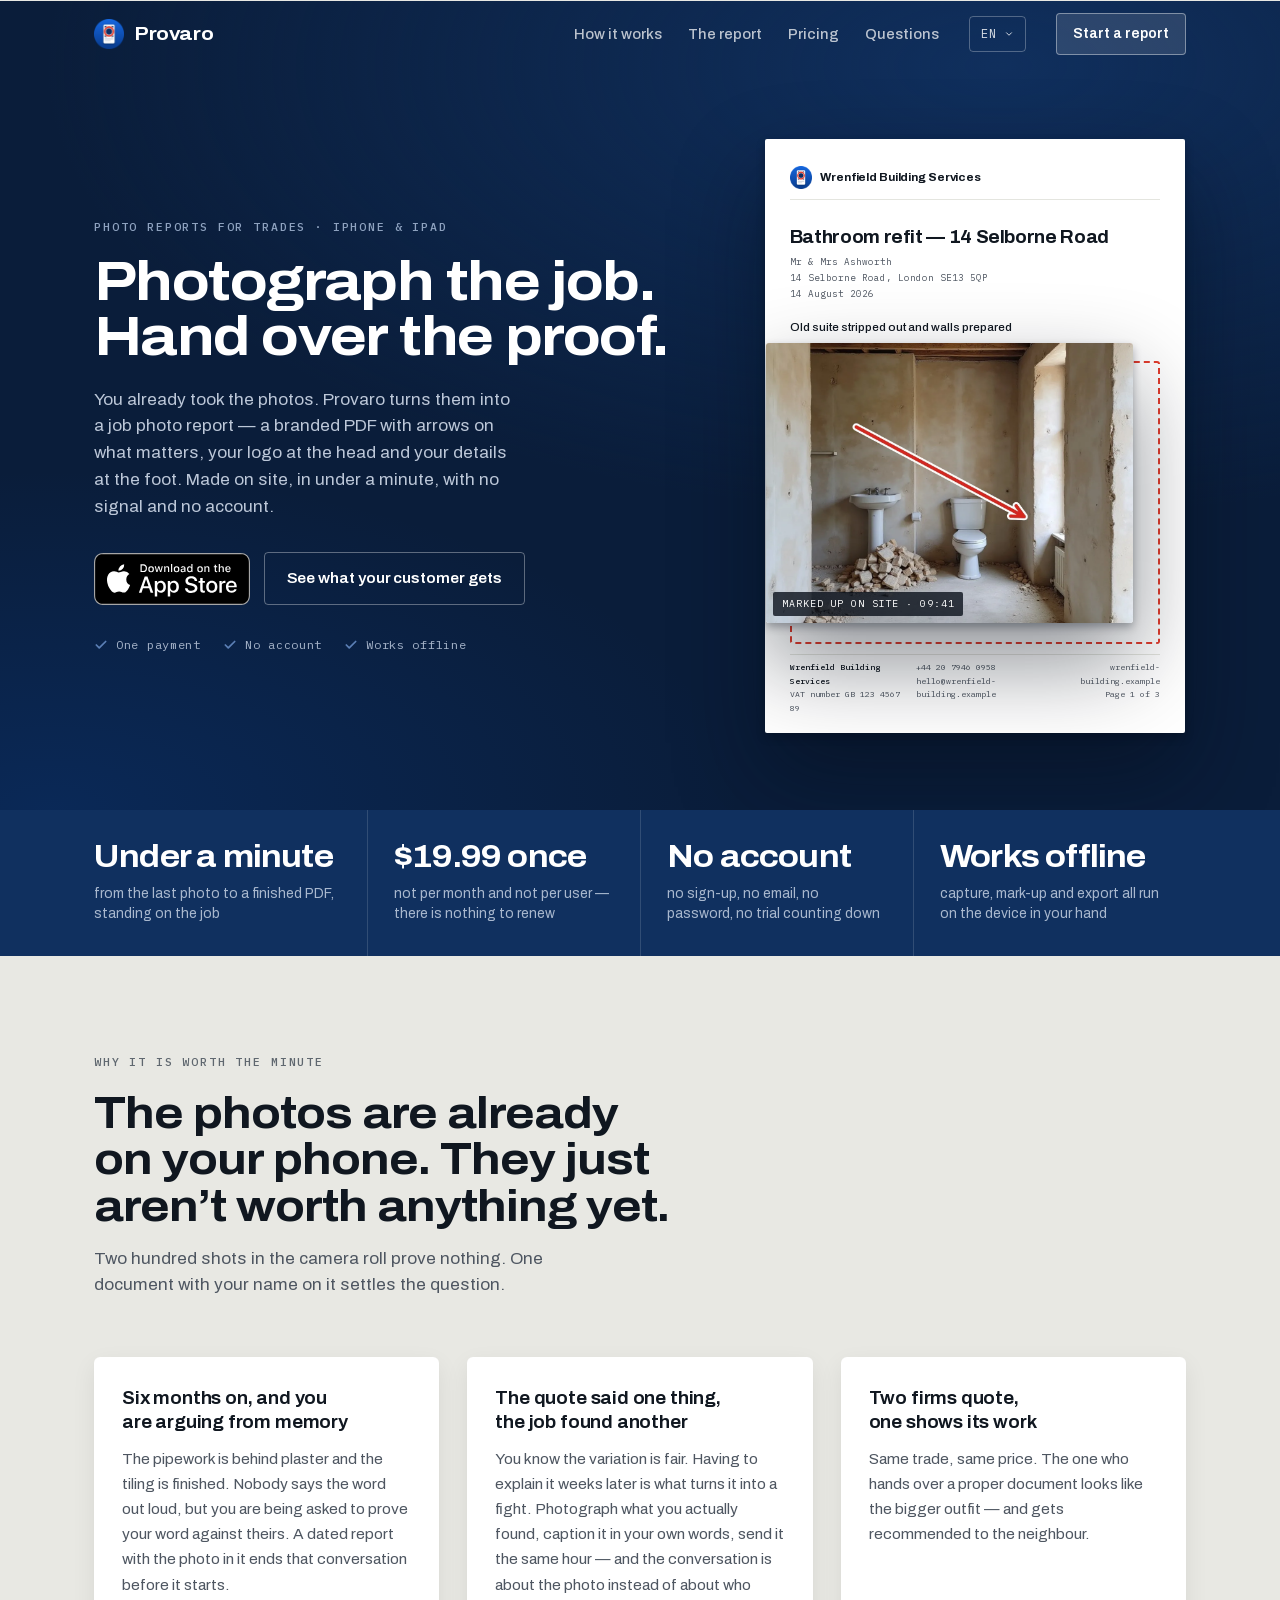
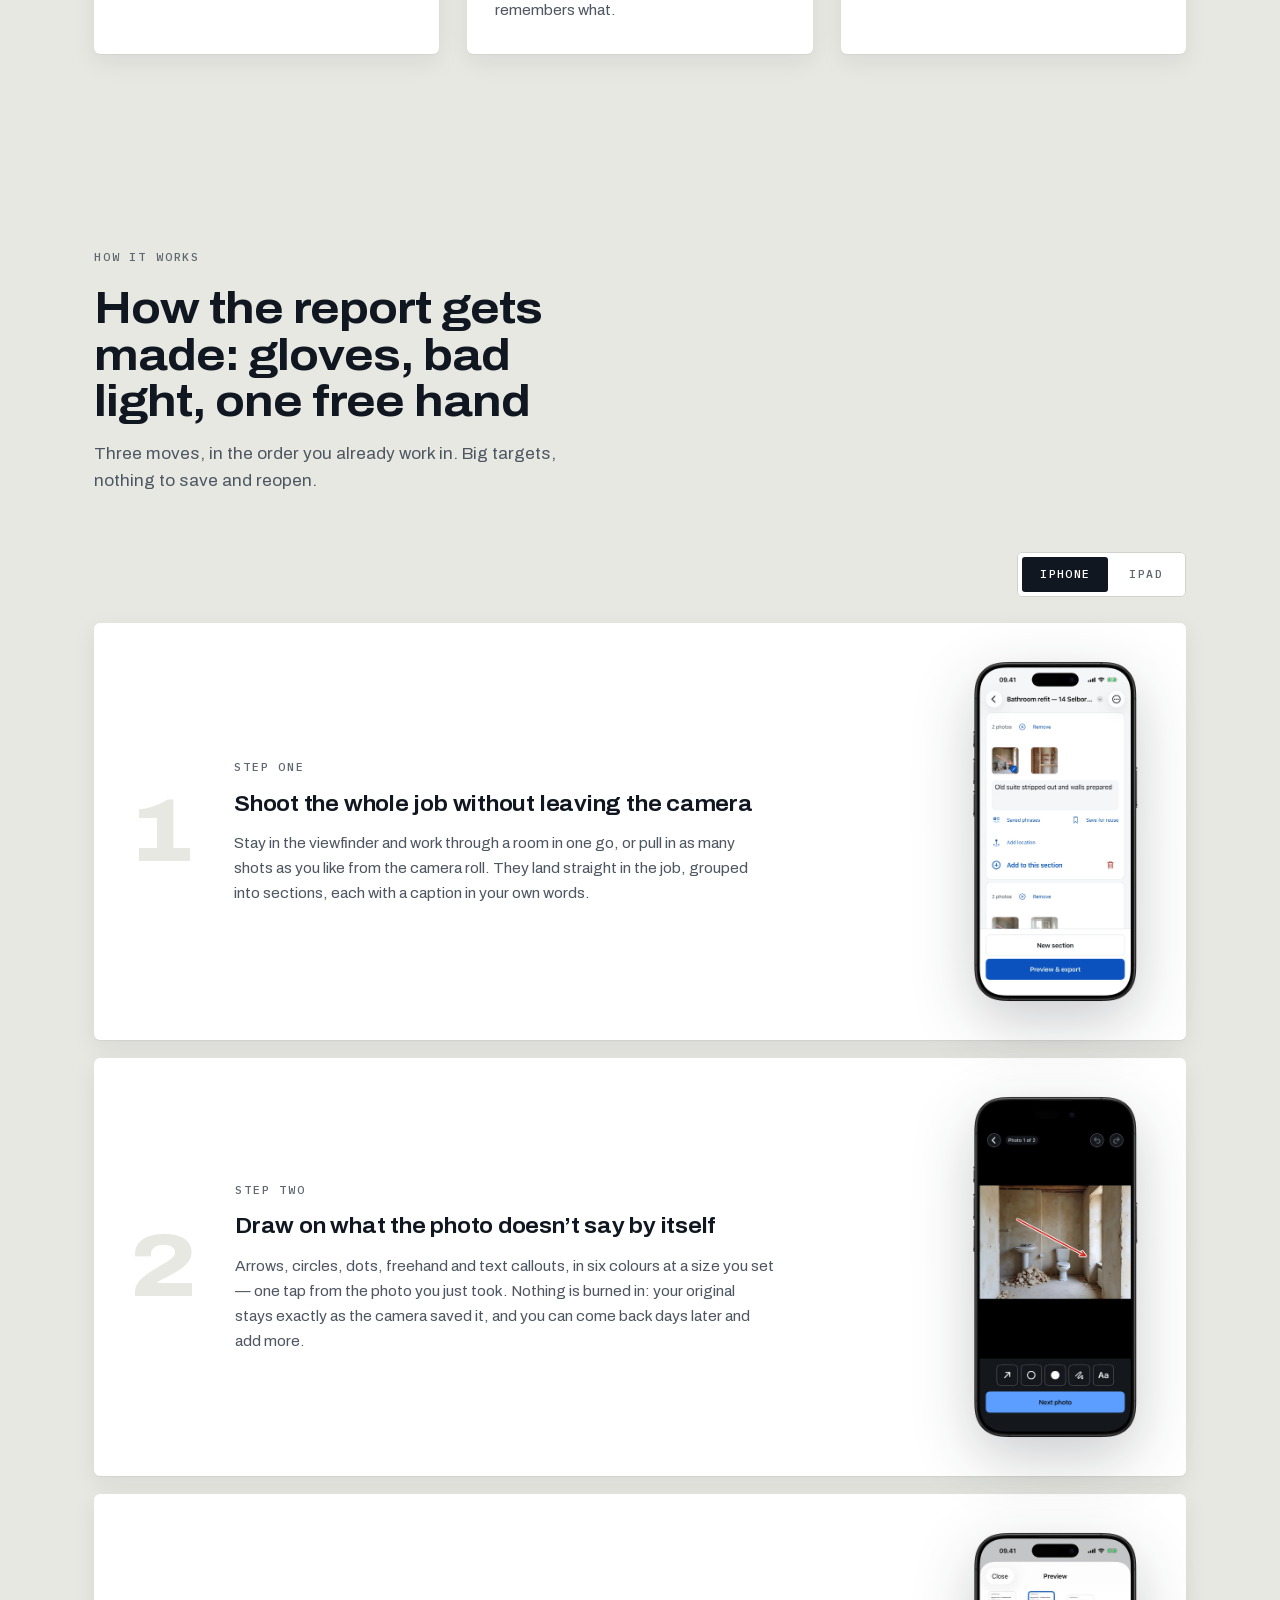
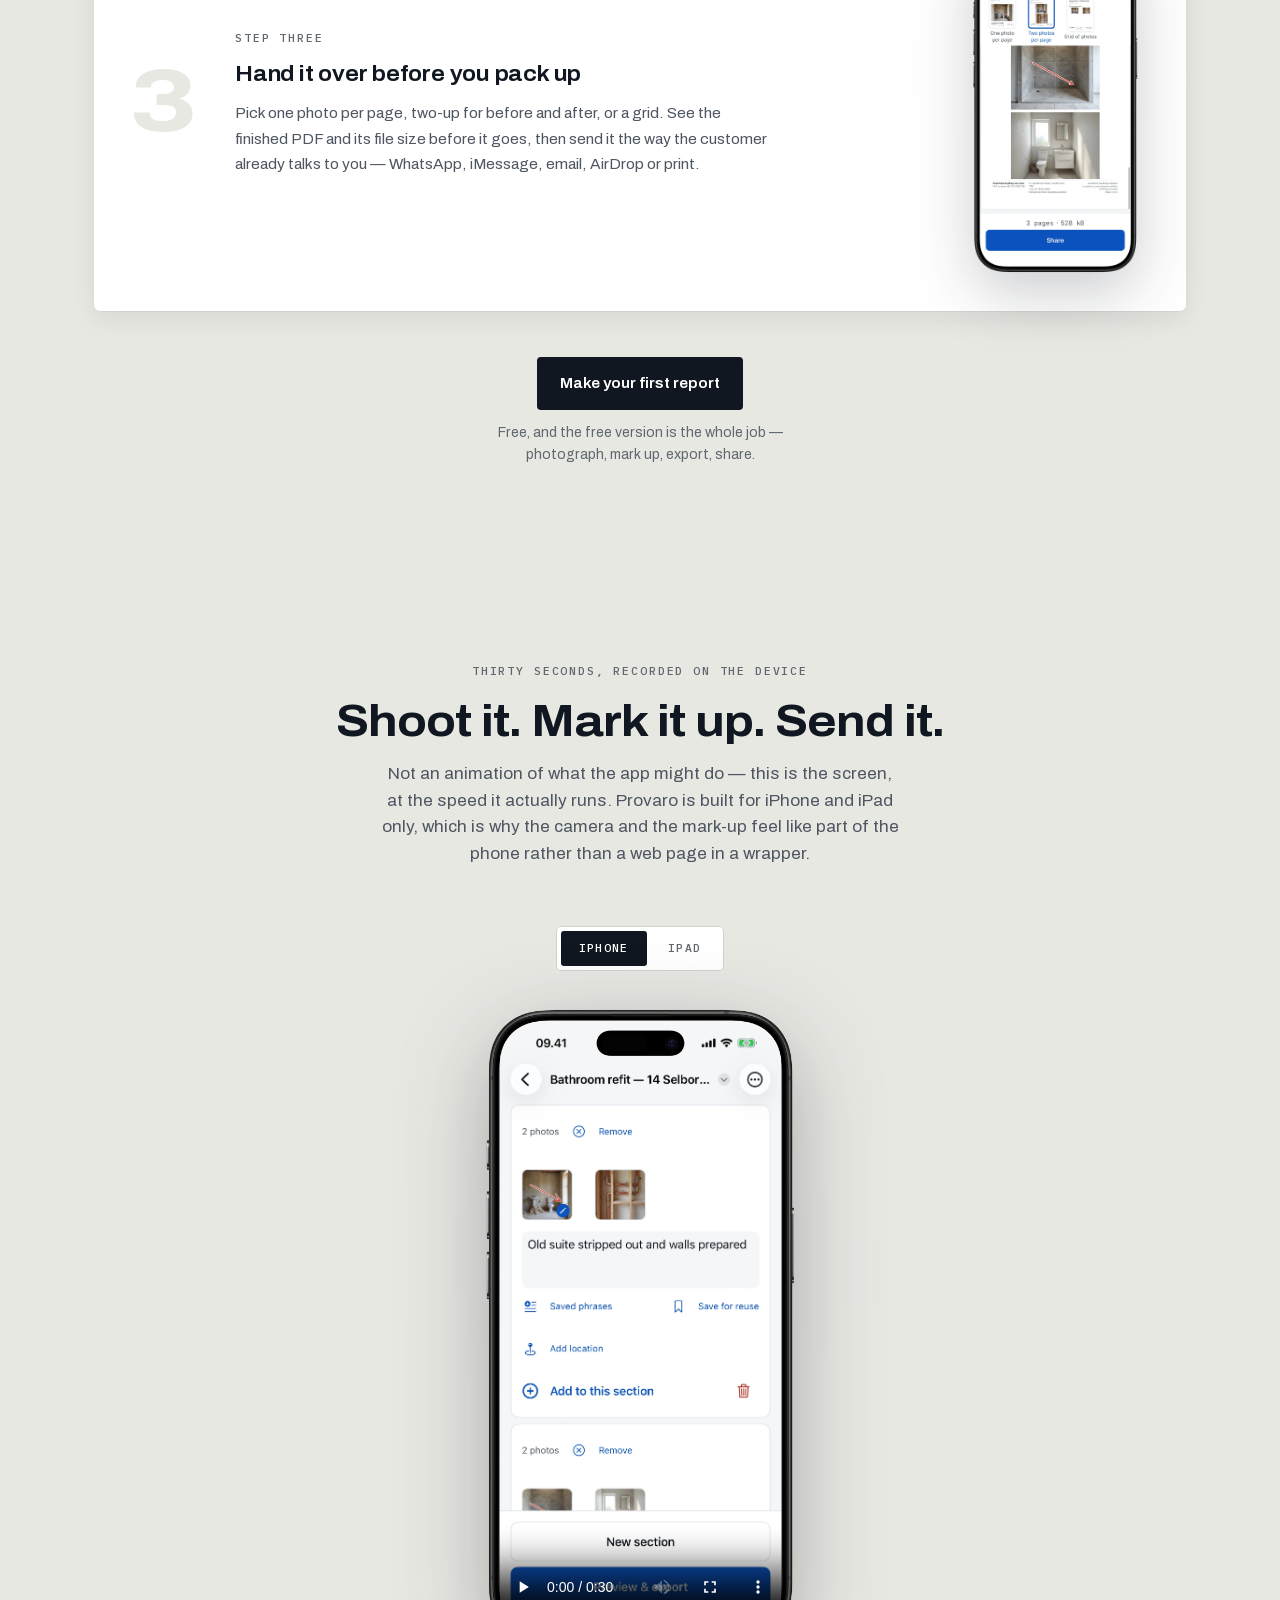
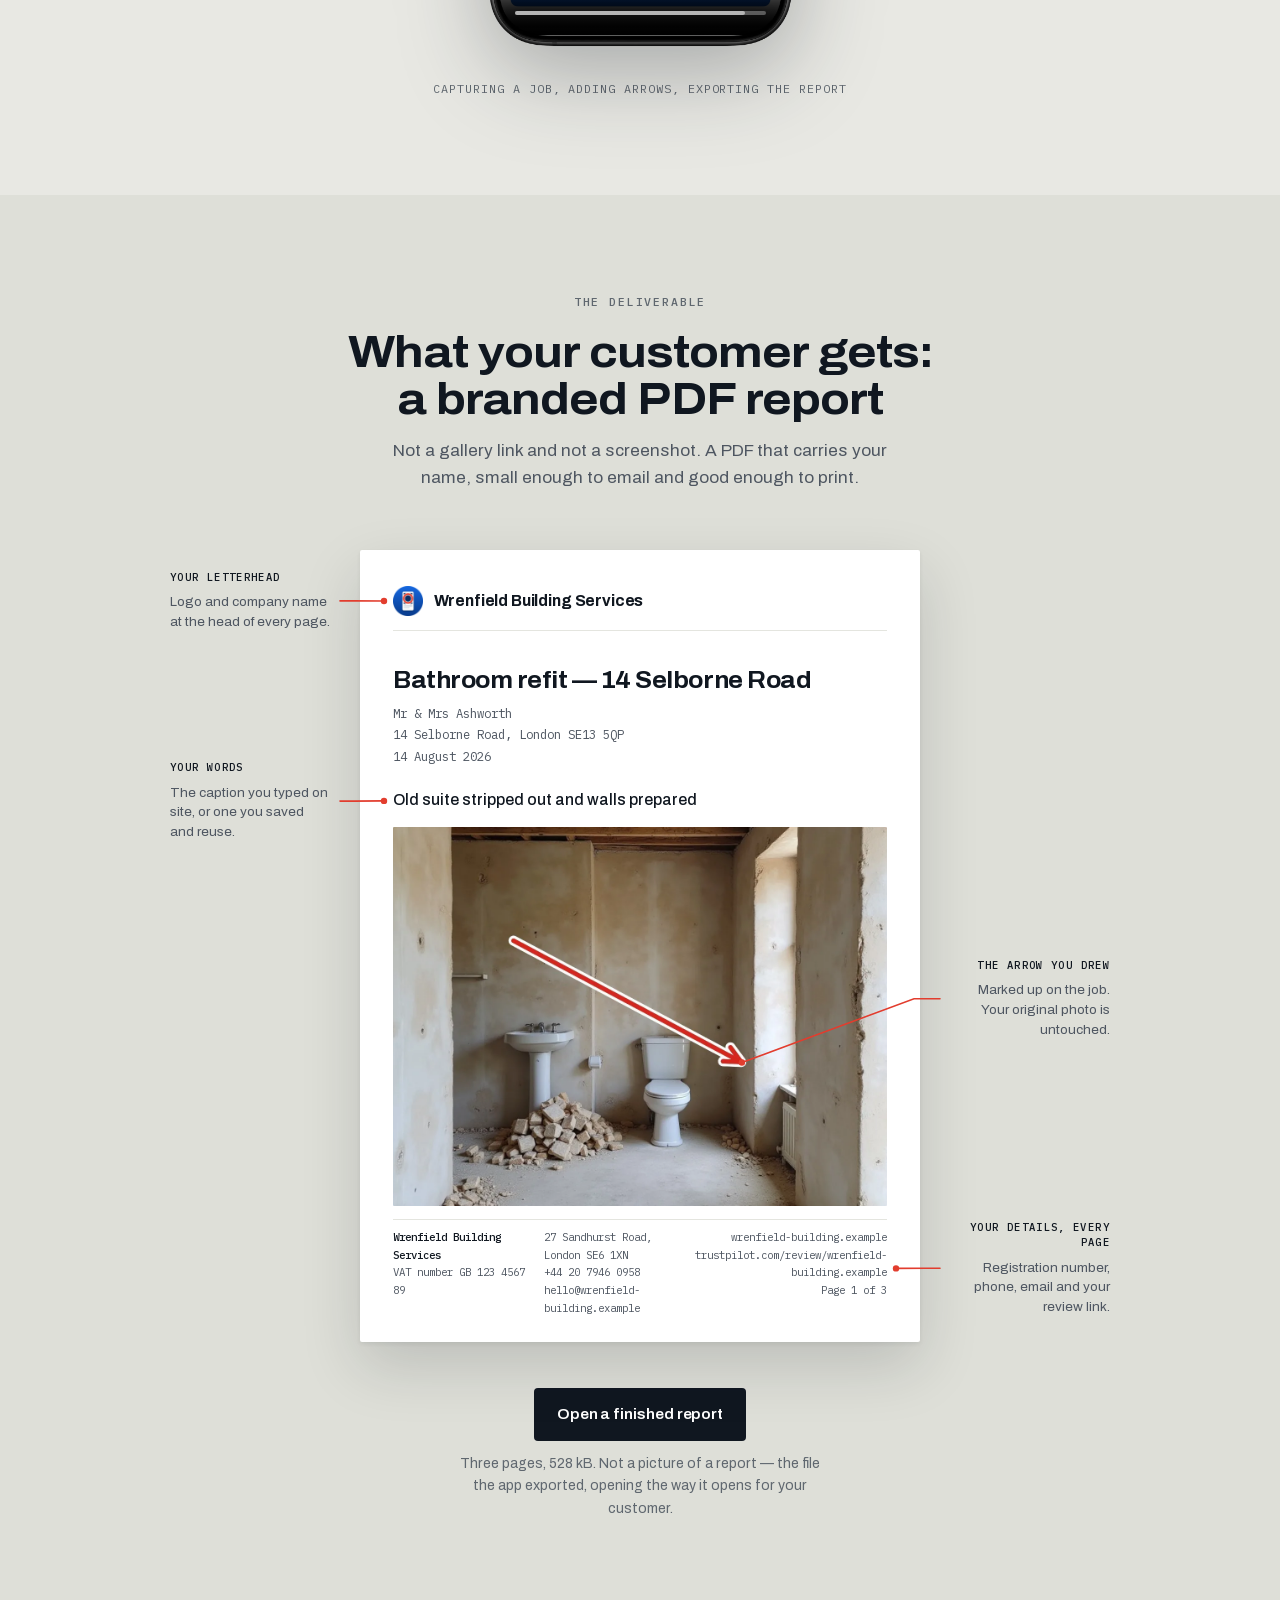
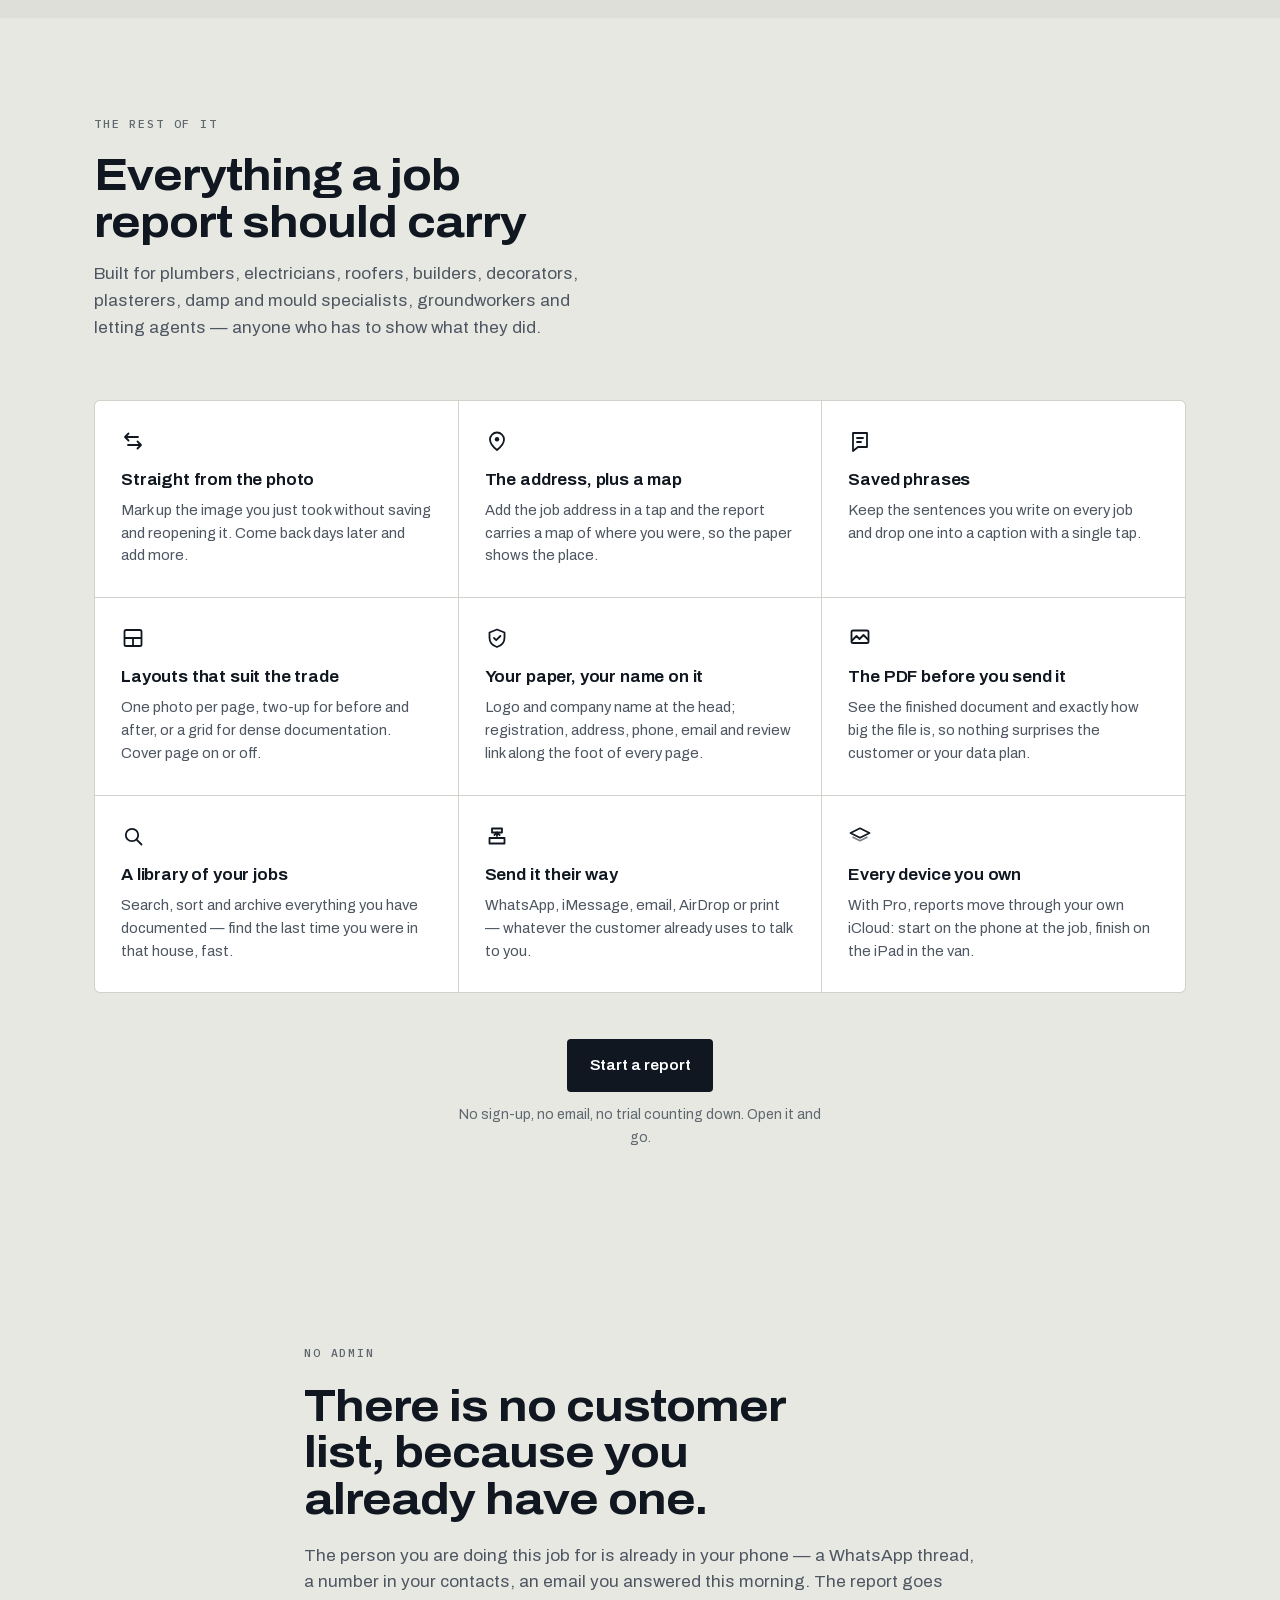
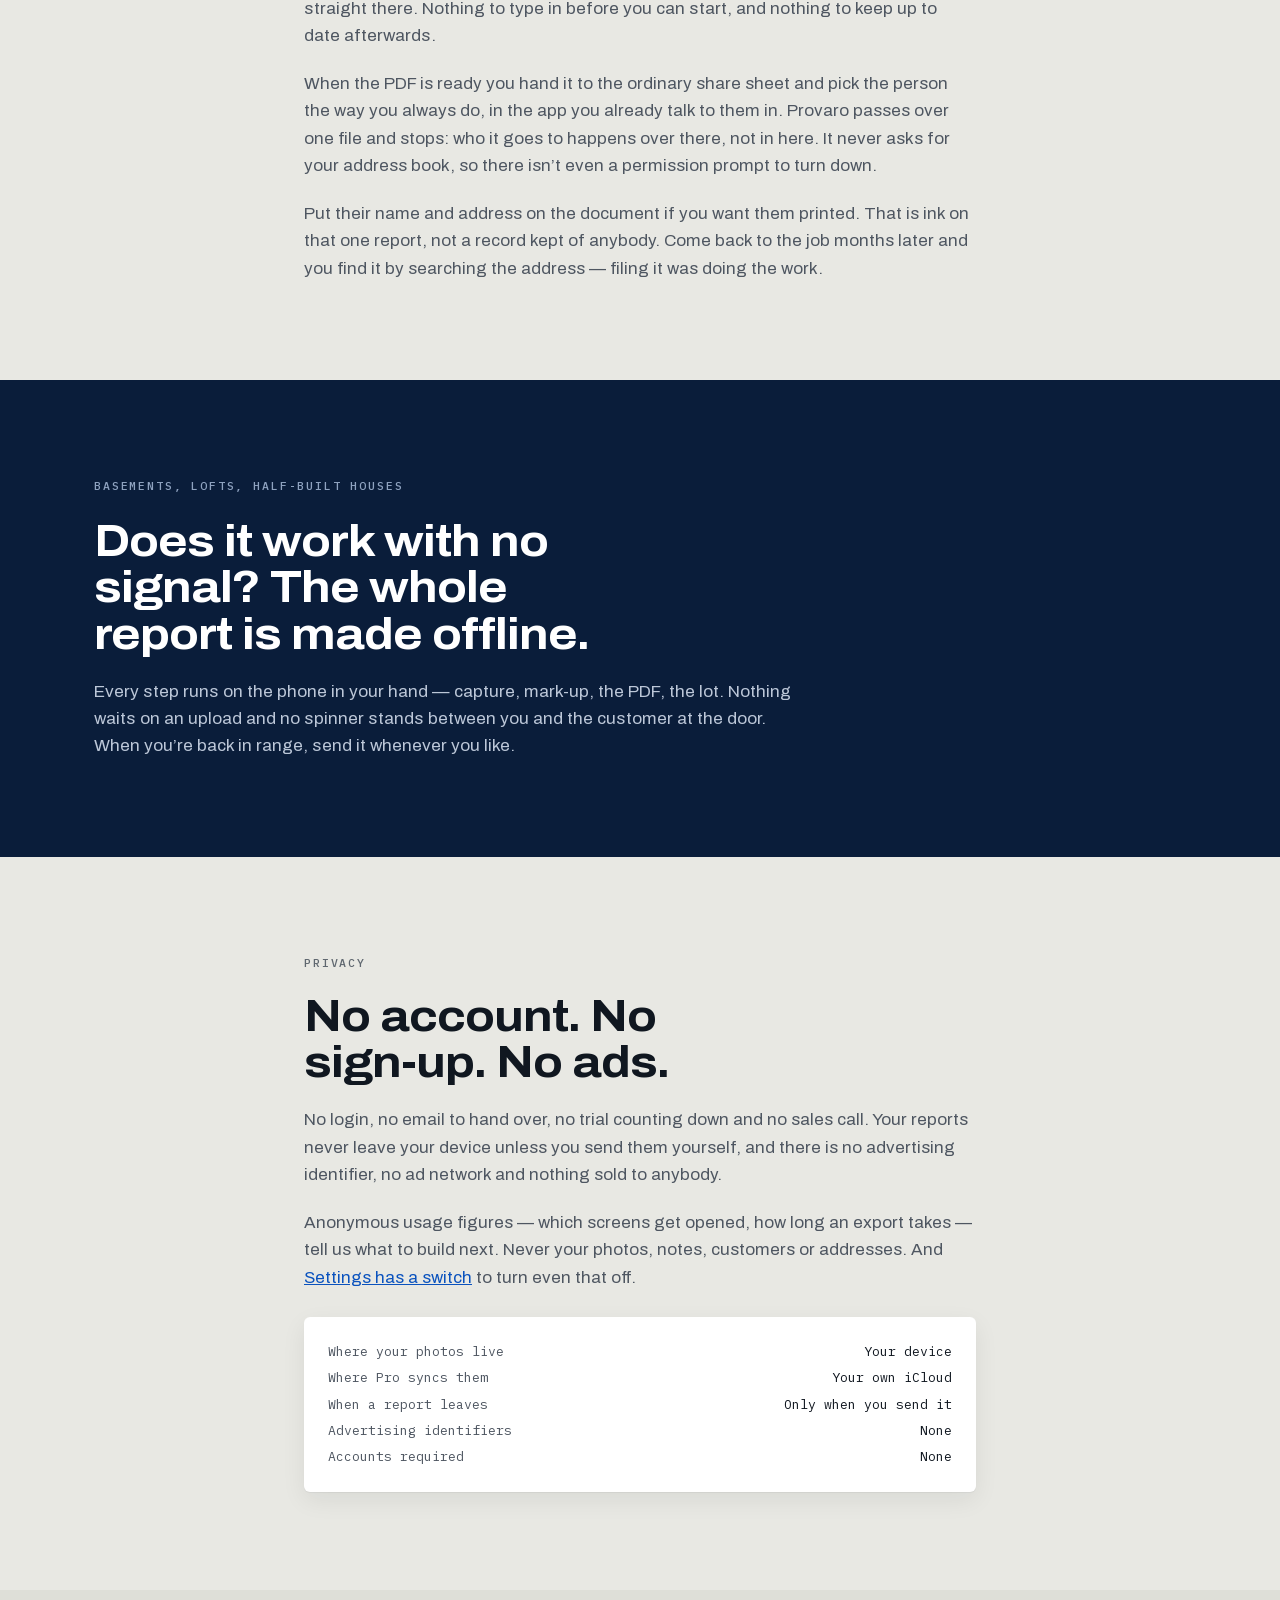
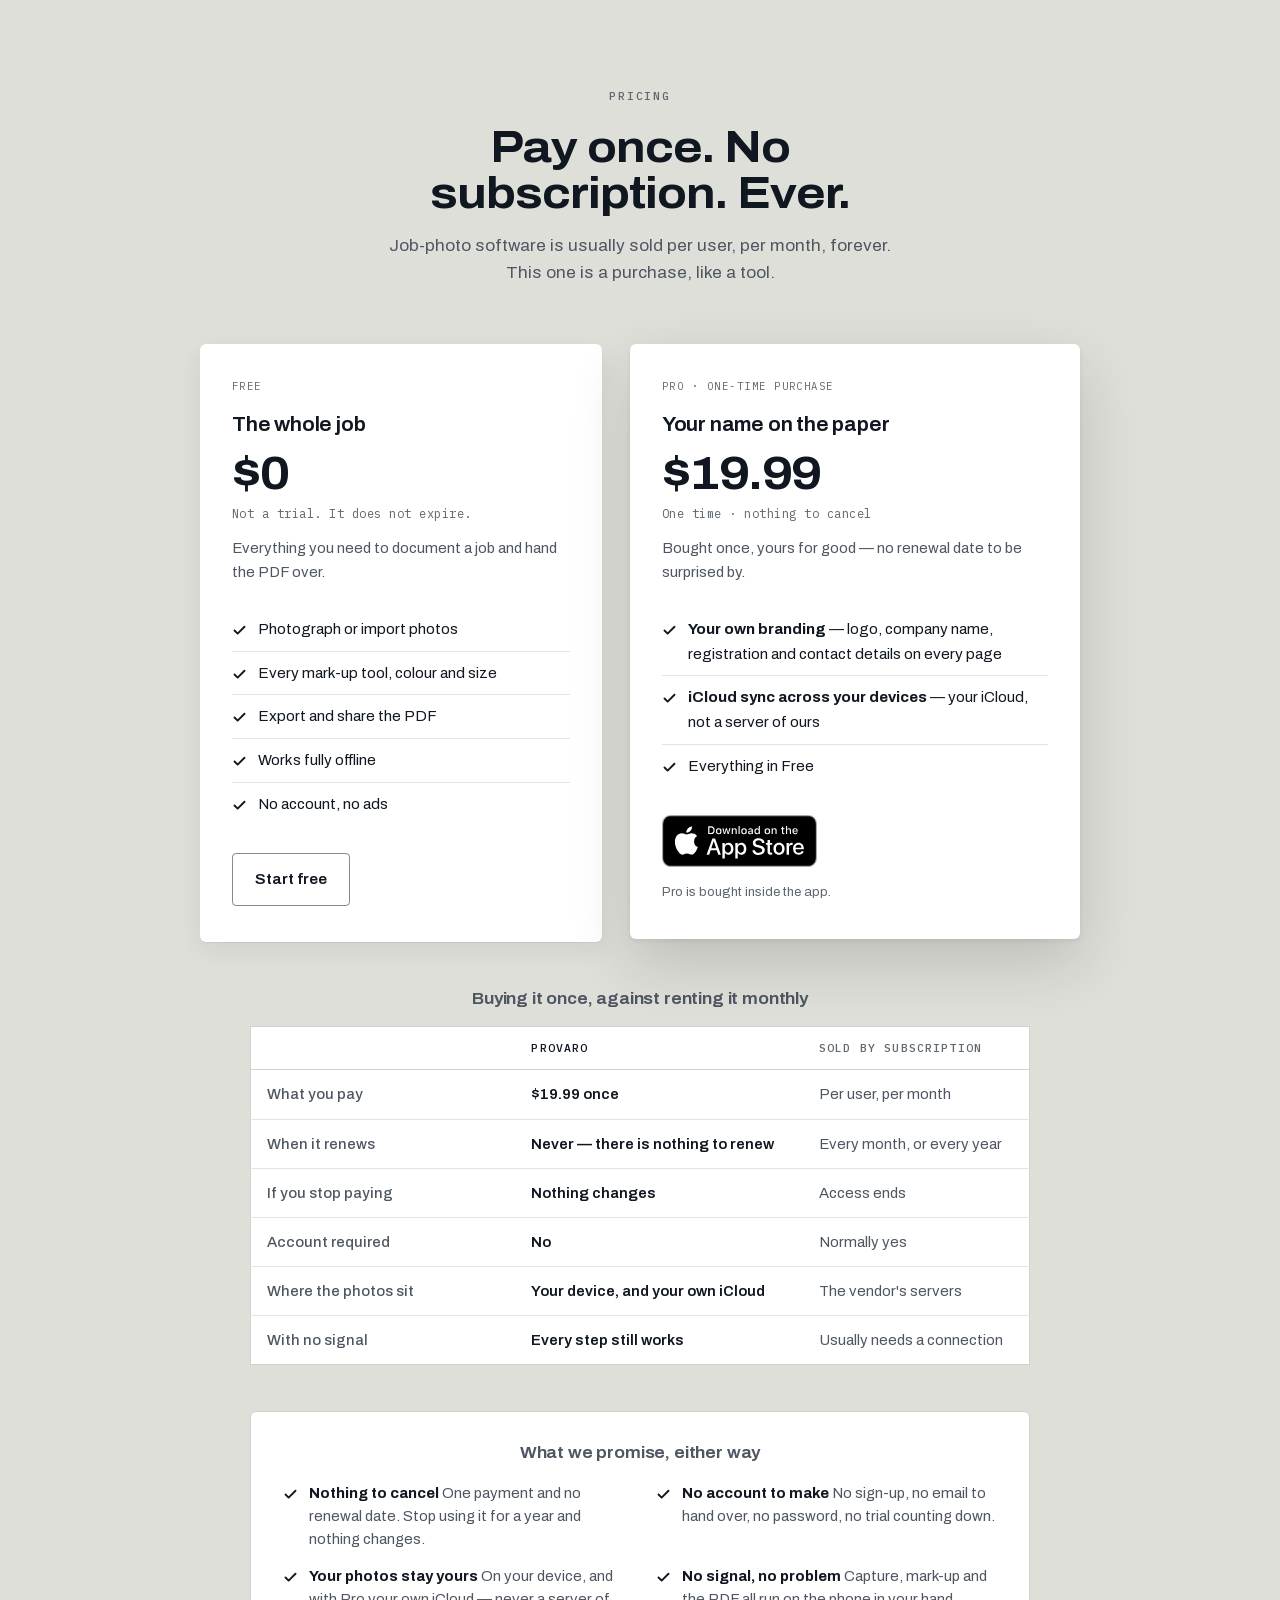
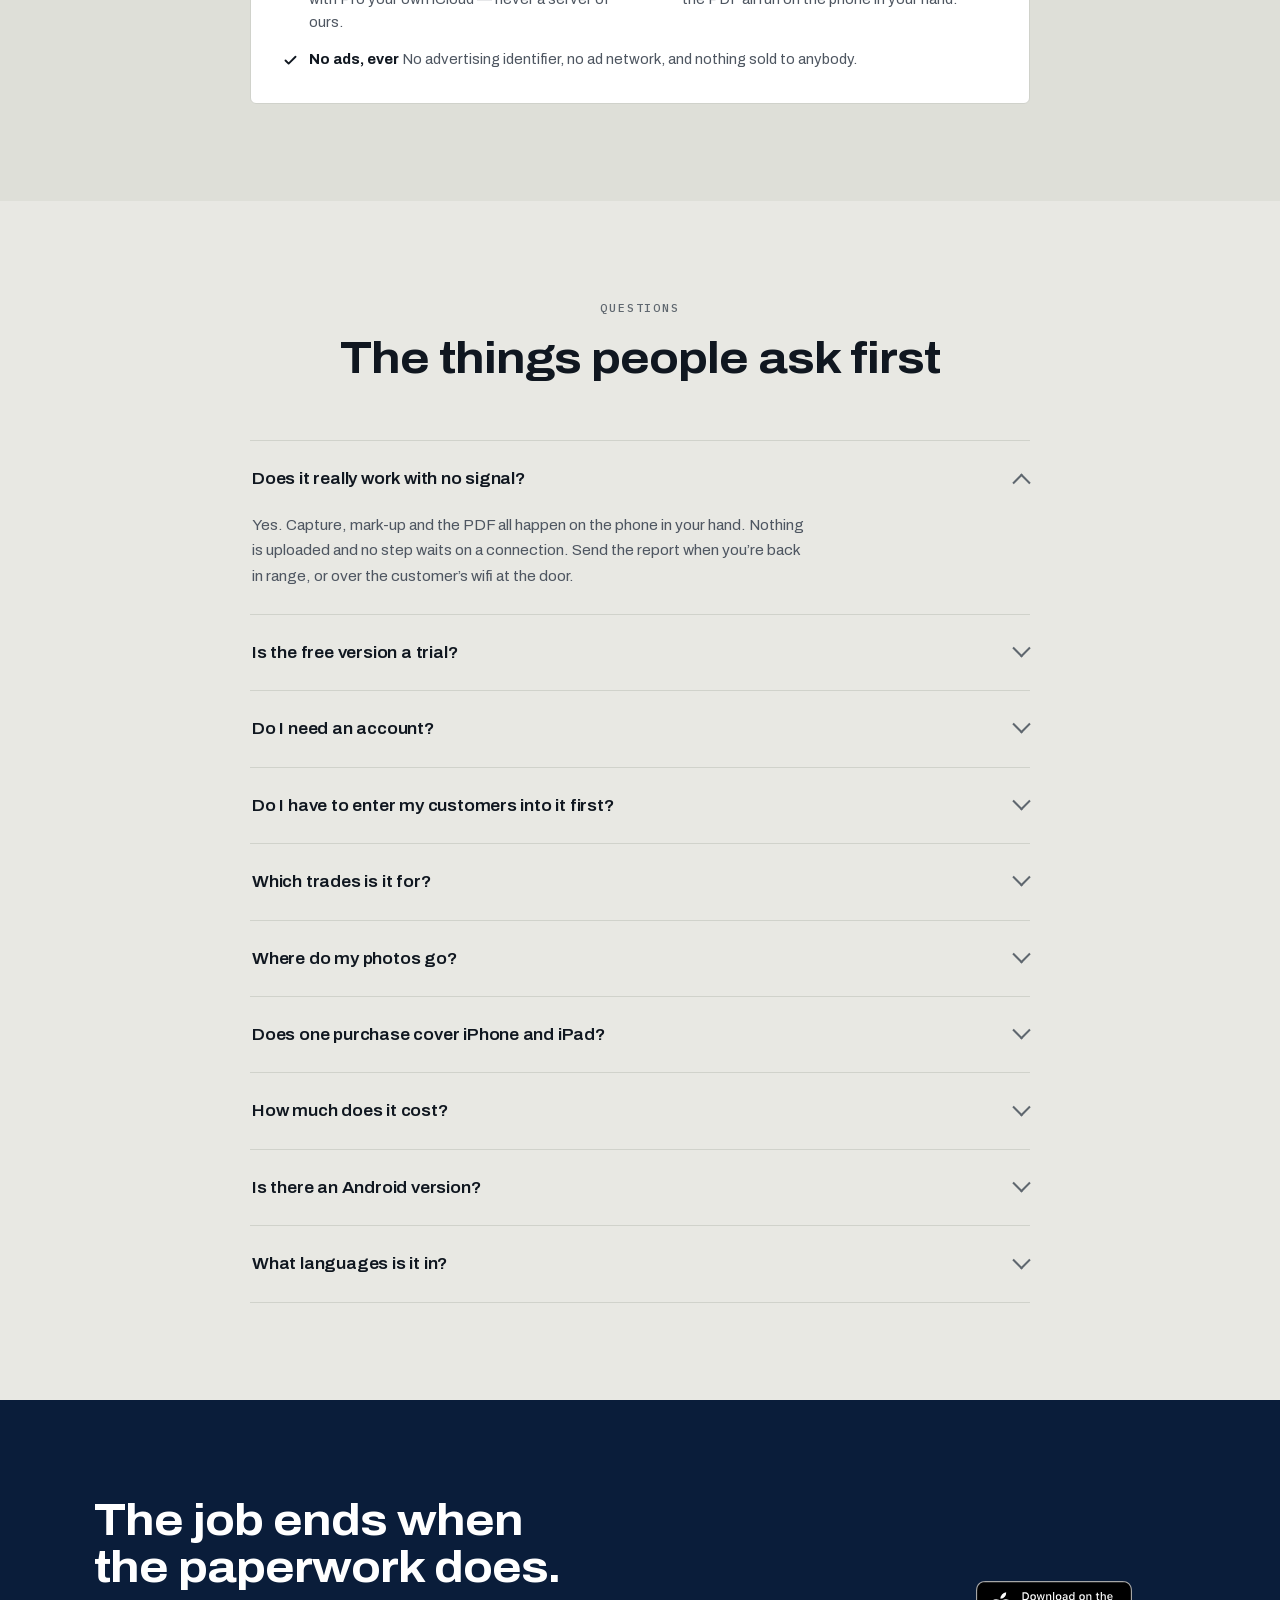
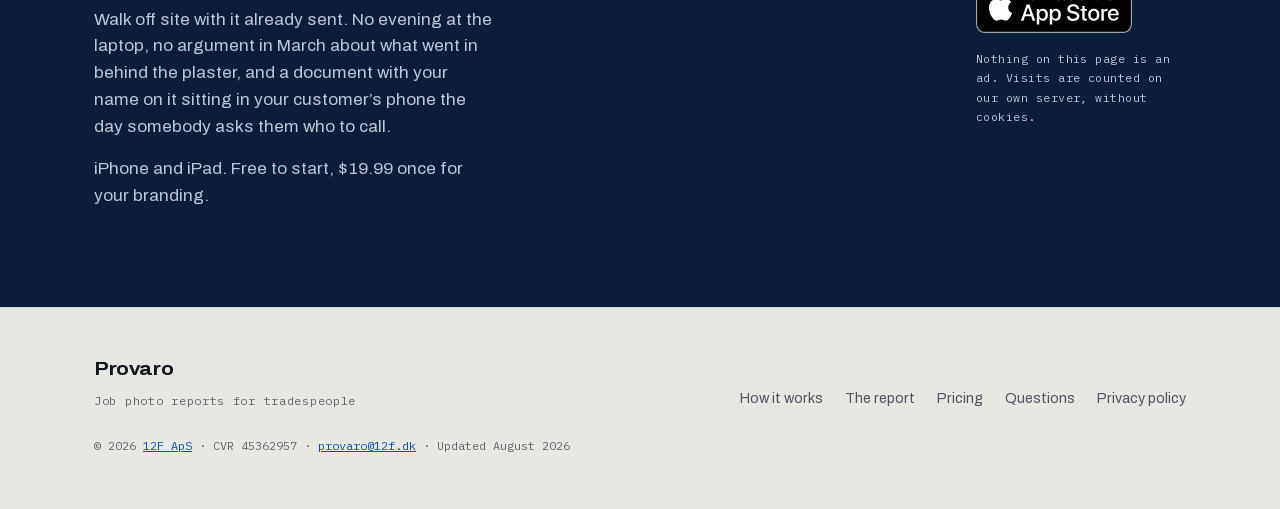
==== commit 79f8d99b: "Say it in Danish too The app is in Danish, the company is Danish, and the kroner price was already o" ====
--- a/index.html
+++ b/index.html
@@ -12,6 +12,7 @@
        block unchanged; edit it here and rebuild. -->
   <link rel="alternate" hreflang="x-default" href="https://provaro.12f.dk/" />
   <link rel="alternate" hreflang="en" href="https://provaro.12f.dk/" />
+  <link rel="alternate" hreflang="da" href="https://provaro.12f.dk/da/" />
   <link rel="alternate" hreflang="de" href="https://provaro.12f.dk/de/" />
   <link rel="alternate" hreflang="es" href="https://provaro.12f.dk/es/" />
   <link rel="alternate" hreflang="fr" href="https://provaro.12f.dk/fr/" />
@@ -51,7 +52,7 @@
        referrer" bucket; ct= fills the Campaign column instead, so the question
        "did the site do anything" has an answer. tools/build-i18n.py appends the
        language to the token on a translated page — site-provaro-de and the rest
-       — which is what makes the nine translations measurable separately rather
+       — which is what makes the ten translations measurable separately rather
        than as one number. Attribution only accrues from the day tagging ships;
        there is no backfill. See issue #35.
 
@@ -327,6 +328,7 @@
         <summary aria-label="Language"><span class="lang-face">EN<svg width="10" height="10" viewBox="0 0 24 24" aria-hidden="true"><path d="M6 9l6 6 6-6" fill="none" stroke="currentColor" stroke-width="2.4" stroke-linecap="round" stroke-linejoin="round"/></svg></span></summary>
         <nav class="lang-menu" aria-label="Language">
           <a href="/" hreflang="en" lang="en" aria-current="true">English</a>
+          <a href="/da/" hreflang="da" lang="da">Dansk</a>
           <a href="/de/" hreflang="de" lang="de">Deutsch</a>
           <a href="/es/" hreflang="es" lang="es">Español</a>
           <a href="/fr/" hreflang="fr" lang="fr">Français</a>
@@ -892,7 +894,7 @@
           </details>
           <details>
             <summary>What languages is it in?</summary>
-            <p>The app is in English and Danish. It follows the language your iPhone is already set to, so there is nothing to pick. This website is in nine.</p>
+            <p>The app is in English and Danish. It follows the language your iPhone is already set to, so there is nothing to pick. This website is in ten.</p>
           </details>
         </div>
       </div>
